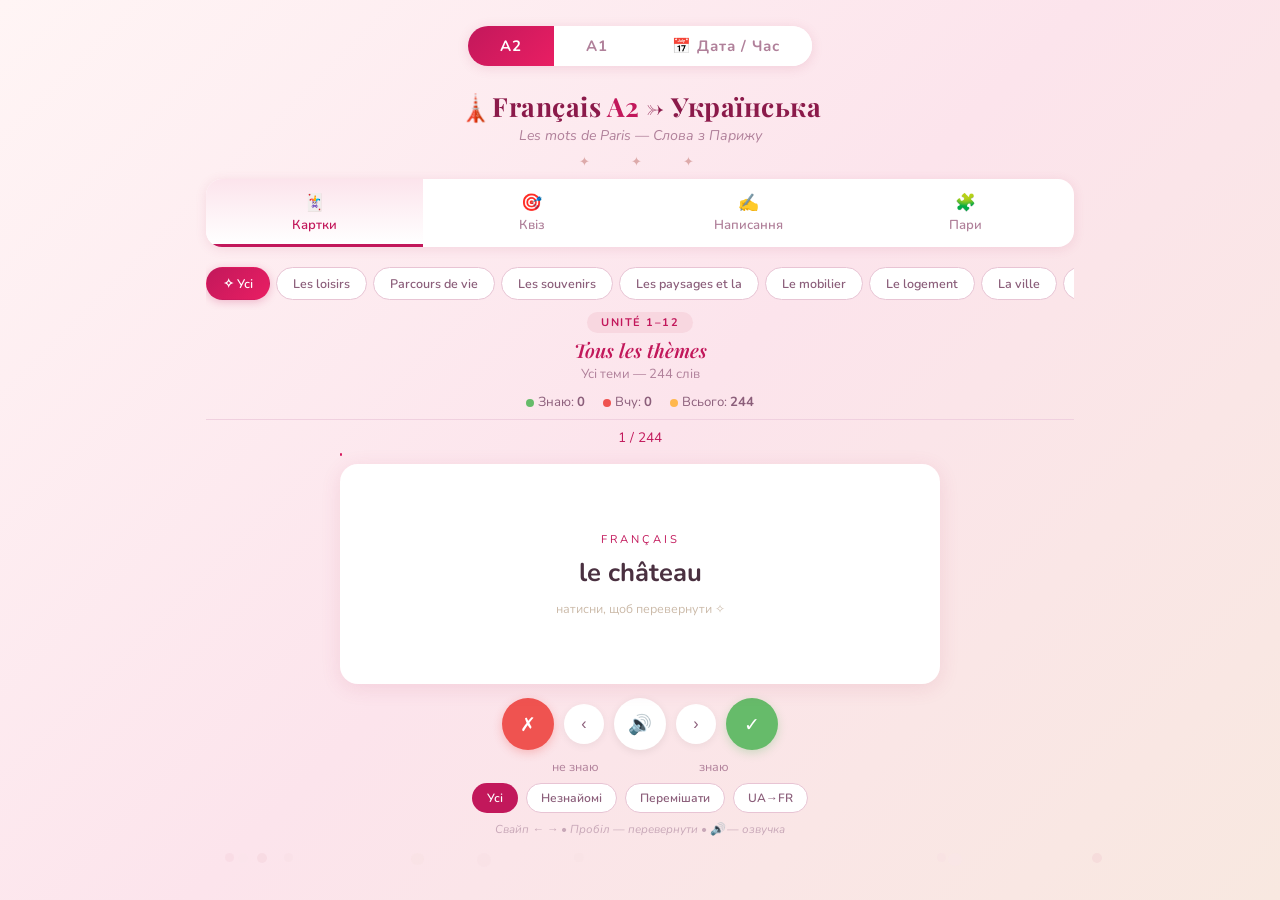
==== index.html @ 49afe54b "Add referrer meta tag to index.html" ====
<!DOCTYPE html>
<html lang="uk">
<head>
<meta charset="UTF-8">
<meta name="viewport" content="width=device-width, initial-scale=1.0, maximum-scale=1.0, user-scalable=no">
  <meta name="referrer" content="no-referrer">
<title>Français A1–A2 — Слова з Парижу 🗼</title>
<style>
@import url('https://fonts.googleapis.com/css2?family=Playfair+Display:ital,wght@0,400;0,600;0,700;1,400&family=Nunito:wght@400;600;700&display=swap');
*{margin:0;padding:0;box-sizing:border-box}
body{font-family:'Nunito',sans-serif;background:linear-gradient(135deg,#fff5f5 0%,#fce4ec 50%,#f8e8e0 100%);min-height:100vh;overflow-x:hidden;color:#4a3040}
h1,h2,.fN{font-family:'Playfair Display',serif}
.petal{position:fixed;border-radius:50%;opacity:.35;animation:fall linear infinite;pointer-events:none;z-index:0}
@keyframes fall{0%{transform:translateY(-10vh) rotate(0);opacity:.35}100%{transform:translateY(110vh) rotate(720deg);opacity:0}}
.wrap{max-width:900px;margin:0 auto;padding:16px;position:relative;z-index:1}

/* ===== LEVEL SWITCHER ===== */
.level-switch{display:flex;justify-content:center;gap:0;margin:10px auto 6px;background:#fff;border-radius:30px;overflow:hidden;box-shadow:0 2px 12px rgba(180,60,100,.15);width:fit-content}
.level-btn{padding:10px 32px;font:700 15px 'Nunito',sans-serif;border:none;cursor:pointer;background:#fff;color:#b0809a;transition:all .3s;letter-spacing:1px}
.level-btn.active{background:linear-gradient(135deg,#c2185b,#e91e63);color:#fff;box-shadow:0 2px 8px rgba(194,24,91,.3)}
.level-btn:hover:not(.active){background:#fce4ec;color:#c2185b}

/* ===== HEADER ===== */
.hdr{text-align:center;padding:16px 0 4px}
.hdr h1{font-size:1.65em;color:#8b1a4a;letter-spacing:.5px}
.hdr h1 span{color:#c2185b}
.hdr .sub{font-size:.88em;color:#b0809a;font-style:italic;margin-top:2px}
.stars{text-align:center;color:#daa;font-size:.8em;letter-spacing:8px;margin:4px 0 8px}

/* ===== NAV ===== */
.nav{display:flex;background:#fff;border-radius:16px;overflow:hidden;box-shadow:0 2px 12px rgba(180,60,100,.12);margin-bottom:14px}
.nav-btn{flex:1;padding:12px 4px 10px;text-align:center;cursor:pointer;font:600 13px 'Nunito',sans-serif;color:#b0809a;border:none;background:transparent;transition:all .25s;border-bottom:3px solid transparent}
.nav-btn.active{color:#c2185b;background:linear-gradient(180deg,#fce4ec,#fff);border-bottom-color:#c2185b}
.nav-btn .ni{font-size:1.3em;display:block;margin-bottom:2px}

/* ===== THEME BAR ===== */
.tBar{display:flex;gap:6px;overflow-x:auto;padding:6px 0 10px;-webkit-overflow-scrolling:touch;scrollbar-width:none}
.tBar::-webkit-scrollbar{display:none}
.tb{white-space:nowrap;padding:7px 16px;border-radius:20px;border:1.5px solid #e8c4d4;background:#fff;color:#8b5e7a;font:600 12.5px 'Nunito',sans-serif;cursor:pointer;transition:all .2s;flex-shrink:0}
.tb.active{background:linear-gradient(135deg,#c2185b,#e91e63);color:#fff;border-color:transparent;box-shadow:0 2px 8px rgba(194,24,91,.25)}

/* ===== THEME HEADER ===== */
.thdr{text-align:center;margin-bottom:10px}
.uB{display:inline-block;background:#f8d7e0;color:#c2185b;padding:3px 14px;border-radius:12px;font:700 11px 'Nunito',sans-serif;letter-spacing:1.5px;margin-bottom:4px}
.fN{color:#c2185b;font-size:1.2em;font-style:italic;font-weight:600}
.uN{font-size:.82em;color:#b0809a;margin-top:2px}
.stats{display:flex;justify-content:center;gap:18px;font-size:.82em;color:#8b5e7a;margin:8px 0;border-bottom:1px solid #f0d0df;padding-bottom:8px}
.stats span::before{content:'';display:inline-block;width:8px;height:8px;border-radius:50%;margin-right:4px;vertical-align:middle}
.sk::before{background:#66bb6a!important}.su::before{background:#ef5350!important}.st::before{background:#ffb74d!important}

/* ===== CARDS ===== */
.cNum{text-align:center;color:#c2185b;font-size:.85em;margin-bottom:6px}
.cBox{perspective:800px;cursor:pointer;margin:0 auto;max-width:600px}
.cI{position:relative;height:220px;transition:transform .5s;transform-style:preserve-3d}
.cI.flipped{transform:rotateY(180deg)}
.cF,.cB{position:absolute;inset:0;backface-visibility:hidden;border-radius:18px;display:flex;flex-direction:column;align-items:center;justify-content:center;padding:20px;background:#fff;box-shadow:0 4px 20px rgba(180,60,100,.12)}
.cB{transform:rotateY(180deg);background:linear-gradient(135deg,#fff5f8,#fff)}
.cL{font-size:.7em;letter-spacing:3px;color:#c2185b;text-transform:uppercase;margin-bottom:8px}
.cW{font-size:1.6em;font-weight:700;color:#4a3040;text-align:center}
.cH{font-size:.78em;color:#cba;margin-top:10px}
.cCt{font-size:.75em;color:#d4a0b8;margin-top:6px;font-style:italic}
.pF{height:3px;background:linear-gradient(90deg,#c2185b,#e91e63);border-radius:2px;transition:width .3s;margin-bottom:8px}

/* ===== BUTTONS ===== */
.btns{display:flex;justify-content:center;align-items:center;gap:10px;margin:14px 0 8px}
.ab{width:52px;height:52px;border-radius:50%;border:none;font-size:1.2em;cursor:pointer;transition:all .2s;display:flex;align-items:center;justify-content:center}
.ab:active{transform:scale(.92)}
.ab.no{background:#ef5350;color:#fff;box-shadow:0 3px 10px rgba(239,83,80,.3)}
.ab.ok{background:#66bb6a;color:#fff;box-shadow:0 3px 10px rgba(102,187,106,.3)}
.ab.sp{background:#fff;color:#c2185b;box-shadow:0 2px 8px rgba(0,0,0,.08)}
.ab.ar{background:#fff;color:#8b5e7a;box-shadow:0 2px 8px rgba(0,0,0,.06);width:40px;height:40px;font-size:1em}
.ab.playing{animation:pulse .5s infinite alternate}
@keyframes pulse{to{box-shadow:0 0 16px rgba(194,24,91,.4)}}

/* ===== MODE BUTTONS ===== */
.mbar{display:flex;justify-content:center;gap:8px;margin:8px 0}
.mbtn{padding:6px 14px;border-radius:16px;border:1.5px solid #e8c4d4;background:#fff;color:#8b5e7a;font:600 12px 'Nunito',sans-serif;cursor:pointer;transition:all .2s}
.mbtn.active{background:#c2185b;color:#fff;border-color:transparent}
.foot{text-align:center;font-size:.72em;color:#c8a8b8;margin-top:8px;font-style:italic}

/* ===== RESULT OVERLAY ===== */
.rov{display:none;position:absolute;inset:0;background:rgba(255,245,248,.96);z-index:10;flex-direction:column;align-items:center;justify-content:center;border-radius:18px;text-align:center;padding:30px}
.rov.vis{display:flex}
.rov .ri{font-size:2em;margin-bottom:6px}
.rov .rt{font-family:'Playfair Display',serif;font-size:1.5em;color:#c2185b;margin-bottom:4px}
.rov .rs{font-size:2.5em;font-weight:700;color:#8b1a4a;margin:8px 0}
.rov .rl{font-size:.85em;color:#b0809a}
.rov button{margin-top:16px;padding:10px 28px;border-radius:20px;border:none;background:linear-gradient(135deg,#c2185b,#e91e63);color:#fff;font:700 14px 'Nunito',sans-serif;cursor:pointer;box-shadow:0 3px 10px rgba(194,24,91,.25)}

/* ===== SCREENS ===== */
.scr{display:none}.scr.active{display:block}
.sWrap{position:relative}

/* ===== QUIZ ===== */
.qP{height:3px;background:linear-gradient(90deg,#c2185b,#e91e63);border-radius:2px;transition:width .3s;margin-bottom:10px}
.qHead{text-align:center;margin-bottom:12px}
.qHead .ql{font-size:.82em;color:#b0809a}
.qHead .qw{font-size:1.5em;font-weight:700;color:#4a3040;margin:4px 0}
.qa2{width:44px;height:44px;border-radius:50%;border:none;background:#fff;color:#c2185b;font-size:1.1em;cursor:pointer;box-shadow:0 2px 8px rgba(0,0,0,.08);margin:4px auto;display:block}
.qO{display:grid;grid-template-columns:1fr 1fr;gap:8px;max-width:500px;margin:0 auto}
.qob{padding:14px 12px;border-radius:14px;border:2px solid #e8c4d4;background:#fff;font:600 14px 'Nunito',sans-serif;color:#4a3040;cursor:pointer;text-align:left;transition:all .2s;display:flex;align-items:center;gap:8px}
.qob:hover:not(.dis){border-color:#c2185b;background:#fff5f8}
.qob .ol{display:inline-flex;width:26px;height:26px;border-radius:50%;background:#f8d7e0;color:#c2185b;font:700 12px 'Nunito',sans-serif;align-items:center;justify-content:center;flex-shrink:0}
.qob.ok{border-color:#66bb6a;background:#e8f5e9}.qob.ok .ol{background:#66bb6a;color:#fff}
.qob.no{border-color:#ef5350;background:#ffebee}.qob.no .ol{background:#ef5350;color:#fff}
.qob.dis{pointer-events:none;opacity:.85}
.qTimer{height:3px;background:#c2185b;border-radius:2px;transition:width .1s linear;margin:10px 0 0}
.qN{text-align:center;margin-top:12px}
.qN button{padding:10px 28px;border-radius:20px;border:none;background:linear-gradient(135deg,#c2185b,#e91e63);color:#fff;font:700 14px 'Nunito',sans-serif;cursor:pointer}

/* ===== TYPE ===== */
.tyP{height:3px;background:linear-gradient(90deg,#c2185b,#e91e63);border-radius:2px;transition:width .3s;margin-bottom:10px}
.tyHead{text-align:center;margin-bottom:12px}
.tyHead .tyl{font-size:.82em;color:#b0809a}
.tyHead .tyw{font-size:1.5em;font-weight:700;color:#4a3040;margin:4px 0}
.tyHead .tyh{font-size:.75em;color:#cba;font-style:italic}
.ti{width:100%;max-width:400px;display:block;margin:10px auto;padding:12px 16px;border-radius:12px;border:2px solid #e8c4d4;font:600 16px 'Nunito',sans-serif;color:#4a3040;text-align:center;outline:none;transition:border-color .2s}
.ti:focus{border-color:#c2185b}
.ti.ok{border-color:#66bb6a;background:#e8f5e9}
.ti.no{border-color:#ef5350;background:#ffebee}
.tf{text-align:center;font:600 14px 'Nunito',sans-serif;margin-top:8px;min-height:24px}
.tok{color:#66bb6a}.tno{color:#ef5350}
.tyN{text-align:center;margin-top:12px}
.tyN button{padding:10px 28px;border-radius:20px;border:none;background:linear-gradient(135deg,#c2185b,#e91e63);color:#fff;font:700 14px 'Nunito',sans-serif;cursor:pointer}
.tyBt{margin:10px auto;display:block;padding:10px 28px;border-radius:20px;border:2px solid #c2185b;background:#fff;color:#c2185b;font:700 14px 'Nunito',sans-serif;cursor:pointer}

/* ===== MATCH ===== */
.mG{display:grid;grid-template-columns:repeat(4,1fr);gap:8px;max-width:600px;margin:10px auto}
.mc{padding:16px 8px;border-radius:12px;border:2px solid #e8c4d4;background:#fff;font:600 13px 'Nunito',sans-serif;color:#4a3040;cursor:pointer;transition:all .25s;text-align:center;min-height:54px;display:flex;align-items:center;justify-content:center}
.mc:hover:not(.mat){border-color:#c2185b;background:#fff5f8}
.mc.sel{border-color:#c2185b;background:#fce4ec;box-shadow:0 0 0 2px rgba(194,24,91,.2)}
.mc.mat{border-color:#66bb6a;background:#e8f5e9;opacity:.6;pointer-events:none}
.mc.wf{border-color:#ef5350;background:#ffebee;animation:shake .4s}
@keyframes shake{0%,100%{transform:translateX(0)}25%{transform:translateX(-6px)}75%{transform:translateX(6px)}}

/* ===== DATE/TIME MODULE ===== */
.dt-section{max-width:600px;margin:0 auto}
.dt-nav{display:flex;gap:6px;overflow-x:auto;padding:6px 0 12px;-webkit-overflow-scrolling:touch;scrollbar-width:none}
.dt-nav::-webkit-scrollbar{display:none}
.dt-btn{white-space:nowrap;padding:8px 18px;border-radius:20px;border:2px solid #e8c4d4;background:#fff;color:#8b5e7a;font:600 13px 'Nunito',sans-serif;cursor:pointer;transition:all .2s;flex-shrink:0}
.dt-btn.active{background:linear-gradient(135deg,#c2185b,#e91e63);color:#fff;border-color:transparent}
.dt-card{background:#fff;border-radius:18px;padding:24px;box-shadow:0 4px 20px rgba(180,60,100,.1);margin-bottom:16px}
.dt-card h3{font-family:'Playfair Display',serif;color:#c2185b;font-size:1.15em;margin-bottom:12px;text-align:center}
.dt-grid{display:grid;grid-template-columns:repeat(auto-fill,minmax(120px,1fr));gap:8px;margin-bottom:16px}
.dt-item{padding:10px;border-radius:10px;background:#fce4ec;text-align:center;font:600 13px 'Nunito',sans-serif;color:#4a3040;cursor:default;transition:all .2s}
.dt-item .fr{color:#c2185b;font-weight:700;font-size:1.05em}
.dt-item .ua{font-size:.82em;color:#8b5e7a;margin-top:2px}

/* Clock */
.clock-container{text-align:center;margin:16px 0}
.clock-svg{width:200px;height:200px}
.clock-face{fill:#fff;stroke:#c2185b;stroke-width:2}
.clock-num{font:600 14px 'Nunito',sans-serif;fill:#4a3040}
.clock-hand-hour{stroke:#8b1a4a;stroke-width:4;stroke-linecap:round}
.clock-hand-minute{stroke:#c2185b;stroke-width:3;stroke-linecap:round}
.clock-center{fill:#c2185b}
.clock-question{font-size:1.1em;font-weight:700;color:#4a3040;margin:12px 0 8px;text-align:center}

/* Exercise area */
.ex-options{display:grid;grid-template-columns:1fr 1fr;gap:8px;max-width:400px;margin:10px auto}
.ex-opt{padding:12px;border-radius:12px;border:2px solid #e8c4d4;background:#fff;font:600 14px 'Nunito',sans-serif;color:#4a3040;cursor:pointer;text-align:center;transition:all .2s}
.ex-opt:hover:not(.dis){border-color:#c2185b;background:#fff5f8}
.ex-opt.ok{border-color:#66bb6a;background:#e8f5e9}
.ex-opt.no{border-color:#ef5350;background:#ffebee}
.ex-opt.dis{pointer-events:none;opacity:.85}
.ex-score{text-align:center;font:600 14px 'Nunito',sans-serif;color:#8b5e7a;margin:8px 0}
.ex-next{display:block;margin:12px auto;padding:10px 28px;border-radius:20px;border:none;background:linear-gradient(135deg,#c2185b,#e91e63);color:#fff;font:700 14px 'Nunito',sans-serif;cursor:pointer}

/* Drag & order exercise */
.order-list{display:flex;flex-direction:column;gap:6px;max-width:350px;margin:10px auto}
.order-item{padding:12px 16px;border-radius:12px;border:2px solid #e8c4d4;background:#fff;font:600 14px 'Nunito',sans-serif;color:#4a3040;cursor:grab;transition:all .2s;display:flex;align-items:center;gap:10px;user-select:none}
.order-item:active{cursor:grabbing;box-shadow:0 4px 16px rgba(194,24,91,.2)}
.order-item .num{width:26px;height:26px;border-radius:50%;background:#f8d7e0;color:#c2185b;font:700 12px 'Nunito',sans-serif;display:flex;align-items:center;justify-content:center;flex-shrink:0}
.order-item.correct{border-color:#66bb6a;background:#e8f5e9}
.order-item.wrong{border-color:#ef5350;background:#ffebee}

/* Fill-in exercise */
.fill-sentence{font-size:1.1em;color:#4a3040;text-align:center;margin:12px 0;line-height:1.6}
.fill-input{display:inline-block;width:120px;padding:4px 8px;border:none;border-bottom:2px solid #c2185b;font:600 16px 'Nunito',sans-serif;color:#c2185b;text-align:center;outline:none;background:transparent}

/* Toast */
.toast{position:fixed;bottom:20px;left:50%;transform:translateX(-50%) translateY(80px);background:#4a3040;color:#fff;padding:10px 20px;border-radius:20px;font:600 13px 'Nunito',sans-serif;opacity:0;transition:all .4s;z-index:100;pointer-events:none}
.toast.show{transform:translateX(-50%) translateY(0);opacity:1}

/* Download banner */
.dlBanner{display:none;background:#fff3cd;color:#856404;padding:8px 16px;border-radius:10px;font-size:.8em;text-align:center;margin-bottom:10px;position:relative}
.dlBanner .cls{position:absolute;right:10px;top:6px;cursor:pointer;font-size:1.1em;opacity:.6}

/* ===== ANIMATION ===== */
.ao{animation:slideOut .2s forwards}
.ai{animation:slideIn .3s forwards}
@keyframes slideOut{to{transform:translateX(-40px);opacity:0}}
@keyframes slideIn{from{transform:translateX(40px);opacity:0}to{transform:translateX(0);opacity:1}}

/* ===== RESPONSIVE ===== */
@media(max-width:600px){
  .hdr h1{font-size:1.25em}
  .qO{grid-template-columns:1fr}
  .mG{grid-template-columns:repeat(3,1fr)}
  .ex-options{grid-template-columns:1fr}
  .dt-grid{grid-template-columns:repeat(2,1fr)}
  .level-btn{padding:8px 20px;font-size:13px}
}
</style>
</head>
<body>

<div id="dlBanner" class="dlBanner">
🔊 Для озвучки: завантажте файл ⬇️ і відкрийте в Chrome
<span class="cls" onclick="this.parentElement.style.display='none'">✕</span>
</div>

<div class="wrap">

<!-- ===== LEVEL SWITCHER ===== -->
<div class="level-switch">
  <button class="level-btn active" onclick="switchLevel('A2',this)">A2</button>
  <button class="level-btn" onclick="switchLevel('A1',this)">A1</button>
  <button class="level-btn" onclick="switchLevel('DT',this)">📅 Дата / Час</button>
</div>

<div class="hdr">
  <h1 id="mainTitle">🗼Français <span>A2</span> → Українська</h1>
  <div class="sub" id="mainSub">Les mots de Paris — Слова з Парижу</div>
</div>
<div class="stars">✦ &nbsp; ✦ &nbsp; ✦</div>

<!-- ===== MAIN CONTENT (A1/A2 Flashcards) ===== -->
<div id="flashcardsSection">
  <div class="nav">
    <button class="nav-btn active" onclick="sw('cards')"><span class="ni">🃏</span>Картки</button>
    <button class="nav-btn" onclick="sw('quiz')"><span class="ni">🎯</span>Квіз</button>
    <button class="nav-btn" onclick="sw('type')"><span class="ni">✍️</span>Написання</button>
    <button class="nav-btn" onclick="sw('match')"><span class="ni">🧩</span>Пари</button>
  </div>

  <div id="tBar" class="tBar"></div>

  <div class="thdr">
    <div class="uB" id="uB">UNITÉ 1–12</div>
    <div class="fN" id="fN">Tous les thèmes</div>
    <div class="uN" id="uN">Усі теми — <span id="tC">0</span> слів</div>
  </div>
  <div class="stats">
    <span class="sk">Знаю: <b id="kC">0</b></span>
    <span class="su">Вчу: <b id="uC">0</b></span>
    <span class="st">Всього: <b id="tC2">0</b></span>
  </div>

  <!-- CARDS -->
  <div id="sCards" class="scr active">
    <div class="sWrap">
      <div class="cNum"><span id="cN">1</span> / <span id="tN">0</span></div>
      <div style="max-width:600px;margin:0 auto"><div class="pF" id="pF" style="width:0%"></div></div>
      <div id="cArea">
        <div id="cBox" class="cBox">
          <div class="cI" id="cI">
            <div class="cF"><div class="cL" id="fL">Français</div><div class="cW" id="fW">…</div><div class="cH">натисни, щоб перевернути ✧</div></div>
            <div class="cB"><div class="cL" id="bL">Українська</div><div class="cW" id="bW">…</div><div class="cCt" id="bCt"></div></div>
          </div>
        </div>
      </div>
      <div class="btns">
        <button class="ab no" onclick="mk(0)">✗</button>
        <button class="ab ar" onclick="pv()">‹</button>
        <button class="ab sp" onclick="spk()">🔊</button>
        <button class="ab ar" onclick="nx()">›</button>
        <button class="ab ok" onclick="mk(1)">✓</button>
      </div>
      <div style="text-align:center;font-size:.78em;color:#b0809a">не знаю<span style="display:inline-block;width:100px"></span>знаю</div>
      <div class="mbar">
        <button class="mbtn active" onclick="sM('all',this)">Усі</button>
        <button class="mbtn" onclick="sM('unknown',this)">Незнайомі</button>
        <button class="mbtn" onclick="sM('shuffle',this)">Перемішати</button>
        <button class="mbtn" onclick="sM('reverse',this)">UA→FR</button>
      </div>
      <div class="rov" id="rCards">
        <div class="ri">🗼</div>
        <div class="rt">Magnifique!</div>
        <div class="rs" id="rSc">0%</div>
        <div class="rl">слів вивчено</div>
        <button onclick="re()">Ще раз</button>
        <button onclick="reU()" style="background:#fff;color:#c2185b;border:2px solid #c2185b;margin-top:8px">Незнайомі</button>
      </div>
    </div>
  </div>

  <!-- QUIZ -->
  <div id="sQuiz" class="scr">
    <div class="sWrap">
      <div class="ex-score">Рахунок: <span id="qS">0</span> / <span id="qT">0</span></div>
      <div class="qP" id="qP" style="width:0%"></div>
      <div class="qHead">
        <div class="ql" id="qL">Як перекласти?</div>
        <div class="qw" id="qW">…</div>
        <div id="qA" style="display:flex;justify-content:center"><button class="qa2" onclick="spkQ()">🔊</button></div>
      </div>
      <div class="qO" id="qO"></div>
      <div style="max-width:500px;margin:0 auto"><div class="qTimer" id="qTimer" style="width:100%"></div></div>
      <div class="qN" id="qN" style="display:none"><button onclick="nxQ()">Далі →</button></div>
      <div class="mbar">
        <button class="mbtn active" onclick="sQM('fr2ua',this)">FR→UA</button>
        <button class="mbtn" onclick="sQM('ua2fr',this)">UA→FR</button>
        <button class="mbtn" onclick="sQM('audio',this)">🔊 Аудіо</button>
      </div>
      <div class="rov" id="rQuiz">
        <div class="ri">🎯</div>
        <div class="rt">Résultat!</div>
        <div class="rs" id="rQS">0%</div>
        <div class="rl">правильних</div>
        <button onclick="stQ()">Ще раз</button>
      </div>
    </div>
  </div>

  <!-- TYPE -->
  <div id="sType" class="scr">
    <div class="sWrap">
      <div class="ex-score">Рахунок: <span id="tyS">0</span> / <span id="tyT">0</span></div>
      <div class="tyP" id="tyP" style="width:0%"></div>
      <div class="tyHead">
        <div class="tyl" id="tyL">Напишіть французькою:</div>
        <div class="tyw" id="tyW">…</div>
        <div class="tyh" id="tyH"></div>
        <div id="tyA" style="display:flex;justify-content:center;margin-top:4px"><button class="qa2" onclick="spkTy()">🔊</button></div>
      </div>
      <input class="ti" id="tyI" autocomplete="off" autocapitalize="off" placeholder="Введіть відповідь…">
      <div class="tf" id="tyF"></div>
      <button class="tyBt" onclick="chTy()">Перевірити ✓</button>
      <div class="tyN" id="tyN" style="display:none"><button onclick="nxTy()">Далі →</button></div>
      <div class="rov" id="rType">
        <div class="ri">✍️</div>
        <div class="rt">Bravo!</div>
        <div class="rs" id="rTS">0%</div>
        <div class="rl">правильно</div>
        <button onclick="stTy()">Ще раз</button>
      </div>
    </div>
  </div>

  <!-- MATCH -->
  <div id="sMatch" class="scr">
    <div class="sWrap">
      <div class="ex-score">Знайди пари: <span id="mF">0</span> / <span id="mT">0</span></div>
      <div class="qP" id="mP" style="width:0%"></div>
      <div class="mG" id="mG"></div>
      <div style="text-align:center;margin-top:8px"><button class="mbtn" onclick="stMa()">Нові пари →</button></div>
      <div class="rov" id="rMatch">
        <div class="ri">🧩</div>
        <div class="rt">Parfait! 🎉</div>
        <div class="rl">Усі пари знайдено!</div>
        <button onclick="stMa()">Ще раунд</button>
      </div>
    </div>
  </div>
</div>

<!-- ===== DATE/TIME MODULE ===== -->
<div id="dateTimeSection" style="display:none">
  <div class="dt-section">
    <div class="dt-nav">
      <button class="dt-btn active" onclick="dtSwitch('learn',this)">📖 Вивчення</button>
      <button class="dt-btn" onclick="dtSwitch('clock',this)">🕐 Годинник</button>
      <button class="dt-btn" onclick="dtSwitch('days',this)">📅 Дні тижня</button>
      <button class="dt-btn" onclick="dtSwitch('months',this)">🗓 Місяці</button>
      <button class="dt-btn" onclick="dtSwitch('dates',this)">✍️ Дати</button>
      <button class="dt-btn" onclick="dtSwitch('quiz',this)">🎯 Квіз</button>
    </div>

    <!-- LEARN -->
    <div id="dtLearn" class="dt-sub active">
      <div class="dt-card">
        <h3>Les jours de la semaine — Дні тижня</h3>
        <div class="dt-grid" id="dtDaysGrid"></div>
      </div>
      <div class="dt-card">
        <h3>Les mois de l'année — Місяці</h3>
        <div class="dt-grid" id="dtMonthsGrid"></div>
      </div>
      <div class="dt-card">
        <h3>Les saisons — Пори року</h3>
        <div class="dt-grid" id="dtSeasonsGrid"></div>
      </div>
      <div class="dt-card">
        <h3>L'heure — Час</h3>
        <div class="dt-grid" id="dtTimeGrid"></div>
      </div>
      <div class="dt-card">
        <h3>Корисні вирази</h3>
        <div class="dt-grid" id="dtExpGrid"></div>
      </div>
    </div>

    <!-- CLOCK -->
    <div id="dtClock" class="dt-sub" style="display:none">
      <div class="dt-card">
        <h3>Котра година? — Quelle heure est-il?</h3>
        <div class="clock-container">
          <svg class="clock-svg" viewBox="0 0 200 200" id="clockSvg">
            <circle cx="100" cy="100" r="90" class="clock-face"/>
            <g id="clockNumbers"></g>
            <line id="clockHour" x1="100" y1="100" x2="100" y2="55" class="clock-hand-hour"/>
            <line id="clockMinute" x1="100" y1="100" x2="100" y2="35" class="clock-hand-minute"/>
            <circle cx="100" cy="100" r="4" class="clock-center"/>
          </svg>
        </div>
        <div class="clock-question" id="clockQ">Котра година?</div>
        <div class="ex-options" id="clockOpts"></div>
        <div class="ex-score" id="clockScore">Рахунок: 0 / 0</div>
        <button class="ex-next" id="clockNext" style="display:none" onclick="nextClock()">Далі →</button>
      </div>
    </div>

    <!-- DAYS ORDER -->
    <div id="dtDays" class="dt-sub" style="display:none">
      <div class="dt-card">
        <h3>Розставте дні тижня по порядку</h3>
        <div class="order-list" id="daysOrder"></div>
        <button class="ex-next" onclick="checkDaysOrder()">Перевірити ✓</button>
        <div class="ex-score" id="daysResult"></div>
        <button class="ex-next" onclick="startDaysOrder()" style="background:#fff;color:#c2185b;border:2px solid #c2185b">Ще раз 🔄</button>
      </div>
    </div>

    <!-- MONTHS ORDER -->
    <div id="dtMonths" class="dt-sub" style="display:none">
      <div class="dt-card">
        <h3>Розставте місяці по порядку</h3>
        <div class="order-list" id="monthsOrder"></div>
        <button class="ex-next" onclick="checkMonthsOrder()">Перевірити ✓</button>
        <div class="ex-score" id="monthsResult"></div>
        <button class="ex-next" onclick="startMonthsOrder()" style="background:#fff;color:#c2185b;border:2px solid #c2185b">Ще раз 🔄</button>
      </div>
    </div>

    <!-- DATES WRITING -->
    <div id="dtDates" class="dt-sub" style="display:none">
      <div class="dt-card">
        <h3>Напишіть дату французькою</h3>
        <div class="clock-question" id="dateQ"></div>
        <input class="ti" id="dateInput" autocomplete="off" placeholder="Наприклад: le 5 mars">
        <button class="tyBt" onclick="checkDate()">Перевірити ✓</button>
        <div class="tf" id="dateFb"></div>
        <button class="ex-next" id="dateNext" style="display:none" onclick="nextDate()">Далі →</button>
        <div class="ex-score" id="dateScore">Рахунок: 0 / 0</div>
      </div>
    </div>

    <!-- QUIZ DT -->
    <div id="dtQuizSec" class="dt-sub" style="display:none">
      <div class="dt-card">
        <h3>Міні-квіз: Дата, час, місяці</h3>
        <div class="clock-question" id="dtQQ"></div>
        <div class="ex-options" id="dtQO"></div>
        <button class="ex-next" id="dtQNext" style="display:none" onclick="nextDtQuiz()">Далі →</button>
        <div class="ex-score" id="dtQScore">Рахунок: 0 / 0</div>
      </div>
    </div>
  </div>
</div>

<div class="foot">Свайп ← → • Пробіл — перевернути • 🔊 — озвучка</div>
</div>

<div class="toast" id="toast"></div>

<script>
// ========== TTS ==========
function spk(t){
  if(!t){const c=CC[CI];if(!c)return;t=c.fr}
  const url='https://translate.google.com/translate_tts?ie=UTF-8&tl=fr&client=tw-ob&q='+encodeURIComponent(t);
  const a=new Audio(url);
  const btns=document.querySelectorAll('.ab,.qa2');
  btns.forEach(x=>x.classList.add('playing'));
  a.onended=()=>btns.forEach(x=>x.classList.remove('playing'));
  a.onerror=()=>{btns.forEach(x=>x.classList.remove('playing'));showToast('⬇️ Завантажте файл і відкрийте в Chrome для озвучки')};
  a.play().catch(()=>{btns.forEach(x=>x.classList.remove('playing'));showToast('⬇️ Завантажте файл і відкрийте в Chrome для озвучки')});
}
function showToast(msg){const t=document.getElementById('toast');t.textContent=msg;t.classList.add('show');setTimeout(()=>t.classList.remove('show'),4000)}

// ========== A2 THEMES MAP ==========
const TM_A2={"Дозвілля":{f:"Les loisirs",u:"Unité 1"},"Життєвий шлях":{f:"Parcours de vie",u:"Unité 1"},"Спогади":{f:"Les souvenirs",u:"Unité 2"},"Пейзажі та погода":{f:"Les paysages et la météo",u:"Unité 2"},"Меблі та житло":{f:"Le mobilier",u:"Unité 3"},"Житло та оренда":{f:"Le logement",u:"Unité 3"},"Місто":{f:"La ville",u:"Unité 3"},"Риси характеру":{f:"Les traits de caractère",u:"Unité 4"},"Зовнішність":{f:"L'apparence physique",u:"Unité 4"},"Наука і техніка":{f:"Sciences et techniques",u:"Unité 5"},"Комунікації":{f:"Les communications",u:"Unité 5"},"Ресторан":{f:"La restauration",u:"Unité 6"},"Продукти":{f:"Les aliments",u:"Unité 6"},"Тіло та здоров'я":{f:"Le corps et la santé",u:"Unité 7"},"Медицина":{f:"La médecine",u:"Unité 7"},"Медіа":{f:"Les médias",u:"Unité 8"},"Преса та ТБ":{f:"La presse et la télé",u:"Unité 8"},"Ручна робота":{f:"Le travail manuel",u:"Unité 9"},"Споживання":{f:"La consommation",u:"Unité 9"},"Подорожі":{f:"Le voyage",u:"Unité 10"},"Туризм":{f:"Le tourisme",u:"Unité 10"},"Навчання":{f:"Les études",u:"Unité 11"},"Світ праці":{f:"Le monde du travail",u:"Unité 11"},"Географія та довкілля":{f:"Géographie et environnement",u:"Unité 12"},"Тварини":{f:"Les animaux",u:"Unité 12"}};

// ========== A1 THEMES MAP ==========
const TM_A1={"Привітання":{f:"Les salutations",u:"Thème 1"},"Числа":{f:"Les nombres",u:"Thème 2"},"Кольори":{f:"Les couleurs",u:"Thème 3"},"Сім'я":{f:"La famille",u:"Thème 4"},"Їжа і напої":{f:"La nourriture et les boissons",u:"Thème 5"},"Одяг":{f:"Les vêtements",u:"Thème 6"},"Транспорт":{f:"Les transports",u:"Thème 7"},"Професії":{f:"Les professions",u:"Thème 8"},"Дім":{f:"La maison",u:"Thème 9"},"Школа":{f:"L'école",u:"Thème 10"},"Тіло":{f:"Le corps",u:"Thème 11"},"Дієслова":{f:"Les verbes courants",u:"Thème 12"},"Прикметники":{f:"Les adjectifs",u:"Thème 13"},"Повсякдення":{f:"La vie quotidienne",u:"Thème 14"}};

// ========== A2 WORDS (same as original) ==========
const V_A2=[
{fr:"le château",ua:"замок",t:"Дозвілля"},{fr:"le cinéma",ua:"кінотеатр",t:"Дозвілля"},{fr:"le cirque",ua:"цирк",t:"Дозвілля"},{fr:"le monument",ua:"пам'ятник",t:"Дозвілля"},{fr:"le musée",ua:"музей",t:"Дозвілля"},{fr:"le théâtre",ua:"театр",t:"Дозвілля"},{fr:"sortir",ua:"виходити, гуляти",t:"Дозвілля"},{fr:"aller au concert",ua:"ходити на концерт",t:"Дозвілля"},{fr:"un festival",ua:"фестиваль",t:"Дозвілля"},{fr:"faire une balade",ua:"прогулюватися",t:"Дозвілля"},{fr:"une promenade",ua:"прогулянка",t:"Дозвілля"},{fr:"faire une visite guidée",ua:"відвідати екскурсію з гідом",t:"Дозвілля"},{fr:"visiter une exposition",ua:"відвідати виставку",t:"Дозвілля"},{fr:"un spectacle",ua:"вистава, шоу",t:"Дозвілля"},{fr:"voir une pièce de théâtre",ua:"дивитися п'єсу в театрі",t:"Дозвілля"},{fr:"l'accrobranche",ua:"мотузковий парк",t:"Дозвілля"},{fr:"la randonnée",ua:"піший похід",t:"Дозвілля"},{fr:"le canoë / kayak",ua:"каное / каяк",t:"Дозвілля"},{fr:"les sports aquatiques",ua:"водні види спорту",t:"Дозвілля"},{fr:"l'escalade",ua:"скелелазіння",t:"Дозвілля"},{fr:"le football",ua:"футбол",t:"Дозвілля"},{fr:"le vélo",ua:"велосипед",t:"Дозвілля"},{fr:"le jardinage",ua:"садівництво",t:"Дозвілля"},{fr:"le (stand-up) paddle",ua:"стендап-падл",t:"Дозвілля"},{fr:"le bricolage",ua:"майстрування, ремонт",t:"Дозвілля"},{fr:"les jeux vidéo",ua:"відеоігри",t:"Дозвілля"},{fr:"les jeux de société",ua:"настільні ігри",t:"Дозвілля"},{fr:"le judo",ua:"дзюдо",t:"Дозвілля"},{fr:"la peinture",ua:"малювання, живопис",t:"Дозвілля"},{fr:"bricoler",ua:"майструвати",t:"Дозвілля"},{fr:"être amateur / amatrice",ua:"бути аматором",t:"Дозвілля"},{fr:"professionnel(le)",ua:"професійний",t:"Дозвілля"},{fr:"faire une compétition",ua:"брати участь у змаганні",t:"Дозвілля"},{fr:"jardiner",ua:"працювати в саду",t:"Дозвілля"},{fr:"jouer au foot",ua:"грати у футбол",t:"Дозвілля"},{fr:"peindre / faire un tableau",ua:"малювати картину",t:"Дозвілля"},{fr:"regarder une série",ua:"дивитися серіал",t:"Дозвілля"},
{fr:"vivre",ua:"жити",t:"Життєвий шлях"},{fr:"avoir un coup de foudre",ua:"закохатися з першого погляду",t:"Життєвий шлях"},{fr:"avoir un enfant",ua:"мати дитину",t:"Життєвий шлях"},{fr:"déménager",ua:"переїжджати",t:"Життєвий шлях"},{fr:"être célibataire",ua:"бути самотнім",t:"Життєвий шлях"},{fr:"être en couple",ua:"бути в парі",t:"Життєвий шлях"},{fr:"faire connaissance",ua:"познайомитися",t:"Життєвий шлях"},{fr:"grandir",ua:"рости",t:"Життєвий шлях"},{fr:"naître",ua:"народитися",t:"Життєвий шлях"},{fr:"rencontrer quelqu'un",ua:"зустріти когось",t:"Життєвий шлях"},{fr:"se faire des amis",ua:"заводити друзів",t:"Життєвий шлях"},{fr:"se marier",ua:"одружитися",t:"Життєвий шлях"},{fr:"se séparer",ua:"розлучитися",t:"Життєвий шлях"},{fr:"s'installer",ua:"оселитися",t:"Життєвий шлях"},{fr:"tomber amoureux",ua:"закохатися",t:"Життєвий шлях"},{fr:"le conjoint / la conjointe",ua:"партнер",t:"Життєвий шлях"},{fr:"le couple",ua:"пара",t:"Життєвий шлях"},{fr:"l'enfant",ua:"дитина",t:"Життєвий шлях"},{fr:"la femme",ua:"жінка / дружина",t:"Життєвий шлях"},{fr:"le mari",ua:"чоловік (муж)",t:"Життєвий шлях"},{fr:"la rencontre",ua:"зустріч",t:"Життєвий шлях"},{fr:"la vie de famille",ua:"сімейне життя",t:"Життєвий шлях"},{fr:"chercher du travail",ua:"шукати роботу",t:"Життєвий шлях"},{fr:"faire ses études",ua:"навчатися",t:"Життєвий шлях"},{fr:"faire un stage",ua:"проходити стажування",t:"Життєвий шлях"},{fr:"obtenir un diplôme",ua:"отримати диплом",t:"Життєвий шлях"},{fr:"travailler dans une entreprise",ua:"працювати в компанії",t:"Життєвий шлях"},
{fr:"l'album photos",ua:"фотоальбом",t:"Спогади"},{fr:"oublier",ua:"забувати",t:"Спогади"},{fr:"raconter un souvenir",ua:"розповідати спогад",t:"Спогади"},{fr:"se rappeler",ua:"згадувати",t:"Спогади"},{fr:"se souvenir",ua:"пам'ятати",t:"Спогади"},{fr:"le goût",ua:"смак",t:"Спогади"},{fr:"l'odeur",ua:"запах",t:"Спогади"},{fr:"le parfum",ua:"парфум, аромат",t:"Спогади"},{fr:"sentir bon ≠ sentir mauvais",ua:"пахнути добре ≠ погано",t:"Спогади"},{fr:"voir",ua:"бачити",t:"Спогади"},{fr:"la vue",ua:"зір, вид",t:"Спогади"},{fr:"agréable",ua:"приємний",t:"Спогади"},{fr:"inoubliable",ua:"незабутній",t:"Спогади"},{fr:"joyeux",ua:"радісний",t:"Спогади"},{fr:"difficile",ua:"складний",t:"Спогади"},{fr:"heureux",ua:"щасливий",t:"Спогади"},{fr:"triste",ua:"сумний",t:"Спогади"},
{fr:"la côte",ua:"узбережжя",t:"Пейзажі та погода"},{fr:"l'île",ua:"острів",t:"Пейзажі та погода"},{fr:"la plage",ua:"пляж",t:"Пейзажі та погода"},{fr:"le sable",ua:"пісок",t:"Пейзажі та погода"},{fr:"la chaleur",ua:"тепло, спека",t:"Пейзажі та погода"},{fr:"le ciel",ua:"небо",t:"Пейзажі та погода"},{fr:"le climat",ua:"клімат",t:"Пейзажі та погода"},{fr:"l'orage",ua:"гроза",t:"Пейзажі та погода"},{fr:"la pluie",ua:"дощ",t:"Пейзажі та погода"},{fr:"le soleil",ua:"сонце",t:"Пейзажі та погода"},{fr:"la température",ua:"температура",t:"Пейзажі та погода"},{fr:"le vent",ua:"вітер",t:"Пейзажі та погода"},{fr:"le champ",ua:"поле",t:"Пейзажі та погода"},{fr:"le lac",ua:"озеро",t:"Пейзажі та погода"},{fr:"le sommet",ua:"вершина",t:"Пейзажі та погода"},
{fr:"le bureau",ua:"письмовий стіл",t:"Меблі та житло"},{fr:"le canapé",ua:"диван",t:"Меблі та житло"},{fr:"la chaise",ua:"стілець",t:"Меблі та житло"},{fr:"l'étagère",ua:"полиця",t:"Меблі та житло"},{fr:"le lit",ua:"ліжко",t:"Меблі та житло"},{fr:"la table",ua:"стіл",t:"Меблі та житло"},{fr:"la lampe",ua:"лампа",t:"Меблі та житло"},{fr:"le rideau",ua:"штора",t:"Меблі та житло"},{fr:"la douche",ua:"душ",t:"Меблі та житло"},{fr:"le four",ua:"духовка",t:"Меблі та житло"},{fr:"le réfrigérateur",ua:"холодильник",t:"Меблі та житло"},
{fr:"l'appartement",ua:"квартира",t:"Житло та оренда"},{fr:"la maison",ua:"будинок",t:"Житло та оренда"},{fr:"le balcon",ua:"балкон",t:"Житло та оренда"},{fr:"la chambre",ua:"спальня",t:"Житло та оренда"},{fr:"la cuisine",ua:"кухня",t:"Житло та оренда"},{fr:"le salon",ua:"вітальня",t:"Житло та оренда"},{fr:"le jardin",ua:"сад",t:"Житло та оренда"},{fr:"le loyer",ua:"орендна плата",t:"Житло та оренда"},{fr:"le/la propriétaire",ua:"власник",t:"Житло та оренда"},{fr:"le/la locataire",ua:"орендар",t:"Житло та оренда"},
{fr:"l'avenue",ua:"проспект",t:"Місто"},{fr:"le bâtiment",ua:"будівля",t:"Місто"},{fr:"le magasin",ua:"магазин",t:"Місто"},{fr:"la rue",ua:"вулиця",t:"Місто"},{fr:"animé(e)",ua:"жвавий",t:"Місто"},{fr:"historique",ua:"історичний",t:"Місто"},{fr:"tranquille",ua:"спокійний",t:"Місто"},
{fr:"chaleureux",ua:"привітний, теплий",t:"Риси характеру"},{fr:"curieux",ua:"допитливий",t:"Риси характеру"},{fr:"doux / douce",ua:"ніжний",t:"Риси характеру"},{fr:"fidèle",ua:"вірний",t:"Риси характеру"},{fr:"honnête",ua:"чесний",t:"Риси характеру"},{fr:"optimiste",ua:"оптимістичний",t:"Риси характеру"},{fr:"prudent(e)",ua:"обережний",t:"Риси характеру"},{fr:"spontané(e)",ua:"спонтанний",t:"Риси характеру"},{fr:"paresseux",ua:"лінивий",t:"Риси характеру"},{fr:"pessimiste",ua:"песимістичний",t:"Риси характеру"},{fr:"têtu(e)",ua:"впертий",t:"Риси характеру"},
{fr:"les cheveux",ua:"волосся",t:"Зовнішність"},{fr:"le sourire",ua:"усмішка",t:"Зовнішність"},{fr:"jeune",ua:"молодий",t:"Зовнішність"},{fr:"fort(e)",ua:"сильний",t:"Зовнішність"},{fr:"ressembler à",ua:"бути схожим на",t:"Зовнішність"},
{fr:"la découverte",ua:"відкриття",t:"Наука і техніка"},{fr:"l'innovation",ua:"інновація",t:"Наука і техніка"},{fr:"inventer",ua:"винаходити",t:"Наука і техніка"},{fr:"la technologie",ua:"технологія",t:"Наука і техніка"},{fr:"le robot",ua:"робот",t:"Наука і техніка"},{fr:"l'intelligence artificielle",ua:"штучний інтелект",t:"Наука і техніка"},{fr:"pratique",ua:"зручний",t:"Наука і техніка"},{fr:"utile",ua:"корисний",t:"Наука і техніка"},
{fr:"le smartphone",ua:"смартфон",t:"Комунікації"},{fr:"le téléphone portable",ua:"мобільний телефон",t:"Комунікації"},{fr:"l'écran",ua:"екран",t:"Комунікації"},{fr:"l'application",ua:"додаток",t:"Комунікації"},{fr:"le réseau social",ua:"соціальна мережа",t:"Комунікації"},{fr:"télécharger",ua:"завантажувати",t:"Комунікації"},{fr:"en ligne",ua:"онлайн",t:"Комунікації"},
{fr:"le restaurant étoilé",ua:"ресторан з зіркою Мішлен",t:"Ресторан"},{fr:"commander des plats",ua:"замовляти страви",t:"Ресторан"},{fr:"le pourboire",ua:"чайові",t:"Ресторан"},{fr:"le serveur / la serveuse",ua:"офіціант / офіціантка",t:"Ресторан"},{fr:"les crêpes",ua:"млинці",t:"Ресторан"},{fr:"épicé(e)",ua:"гострий",t:"Ресторан"},{fr:"salé(e)",ua:"солоний",t:"Ресторан"},{fr:"sucré(e)",ua:"солодкий",t:"Ресторан"},{fr:"déguster",ua:"дегустувати",t:"Ресторан"},
{fr:"la carotte",ua:"морква",t:"Продукти"},{fr:"l'oignon",ua:"цибуля",t:"Продукти"},{fr:"le riz",ua:"рис",t:"Продукти"},{fr:"la banane",ua:"банан",t:"Продукти"},{fr:"le saumon",ua:"лосось",t:"Продукти"},{fr:"le poulet",ua:"курятина",t:"Продукти"},{fr:"couper",ua:"різати",t:"Продукти"},{fr:"mélanger",ua:"змішувати",t:"Продукти"},{fr:"préparer",ua:"готувати",t:"Продукти"},
{fr:"la tête",ua:"голова",t:"Тіло та здоров'я"},{fr:"le dos",ua:"спина",t:"Тіло та здоров'я"},{fr:"la jambe",ua:"нога",t:"Тіло та здоров'я"},{fr:"avoir mal",ua:"відчувати біль",t:"Тіло та здоров'я"},{fr:"la fatigue",ua:"втома",t:"Тіло та здоров'я"},{fr:"le sommeil",ua:"сон",t:"Тіло та здоров'я"},{fr:"se sentir bien",ua:"почуватися добре",t:"Тіло та здоров'я"},
{fr:"la fièvre",ua:"гарячка",t:"Медицина"},{fr:"le rhume",ua:"застуда",t:"Медицина"},{fr:"le stress",ua:"стрес",t:"Медицина"},{fr:"consulter un médecin",ua:"звернутися до лікаря",t:"Медицина"},{fr:"le traitement",ua:"лікування",t:"Медицина"},{fr:"l'ambulance",ua:"швидка допомога",t:"Медицина"},
{fr:"écouter des podcasts",ua:"слухати подкасти",t:"Медіа"},{fr:"les fausses nouvelles",ua:"фейкові новини",t:"Медіа"},{fr:"poster des photos",ua:"публікувати фото",t:"Медіа"},{fr:"regarder une vidéo",ua:"дивитися відео",t:"Медіа"},
{fr:"le/la journaliste",ua:"журналіст",t:"Преса та ТБ"},{fr:"le journal",ua:"газета",t:"Преса та ТБ"},{fr:"la chaîne",ua:"канал (ТБ)",t:"Преса та ТБ"},{fr:"s'abonner",ua:"підписатися",t:"Преса та ТБ"},
{fr:"créer",ua:"створювати",t:"Ручна робота"},{fr:"en bois",ua:"з дерева",t:"Ручна робота"},{fr:"en plastique",ua:"з пластику",t:"Ручна робота"},{fr:"réparer",ua:"ремонтувати",t:"Ручна робота"},
{fr:"acheter",ua:"купувати",t:"Споживання"},{fr:"l'argent",ua:"гроші",t:"Споживання"},{fr:"dépenser",ua:"витрачати",t:"Споживання"},{fr:"économiser",ua:"заощаджувати",t:"Споживання"},{fr:"payer",ua:"платити",t:"Споживання"},{fr:"vendre",ua:"продавати",t:"Споживання"},{fr:"cher",ua:"дорогий",t:"Споживання"},{fr:"gratuit",ua:"безкоштовний",t:"Споживання"},{fr:"le prix",ua:"ціна",t:"Споживання"},
{fr:"l'hôtel",ua:"готель",t:"Подорожі"},{fr:"le départ",ua:"відправлення",t:"Подорожі"},{fr:"la destination",ua:"пункт призначення",t:"Подорожі"},{fr:"l'aéroport",ua:"аеропорт",t:"Подорожі"},{fr:"les bagages",ua:"багаж",t:"Подорожі"},{fr:"le billet",ua:"квиток",t:"Подорожі"},{fr:"le vol",ua:"рейс",t:"Подорожі"},{fr:"le petit déjeuner",ua:"сніданок",t:"Подорожі"},
{fr:"l'excursion",ua:"екскурсія",t:"Туризм"},{fr:"le/la guide",ua:"гід",t:"Туризм"},{fr:"la fontaine",ua:"фонтан",t:"Туризм"},{fr:"le pont",ua:"міст",t:"Туризм"},{fr:"le volcan",ua:"вулкан",t:"Туризм"},
{fr:"l'université",ua:"університет",t:"Навчання"},{fr:"apprendre",ua:"вчити",t:"Навчання"},{fr:"le cours",ua:"урок",t:"Навчання"},{fr:"enseigner",ua:"викладати",t:"Навчання"},{fr:"passer un examen",ua:"складати іспит",t:"Навчання"},{fr:"réussir un examen",ua:"скласти іспит",t:"Навчання"},
{fr:"l'entreprise",ua:"підприємство",t:"Світ праці"},{fr:"le CV",ua:"резюме",t:"Світ праці"},{fr:"l'entretien d'embauche",ua:"співбесіда",t:"Світ праці"},{fr:"la compétence",ua:"компетенція",t:"Світ праці"},{fr:"l'expérience",ua:"досвід",t:"Світ праці"},
{fr:"la forêt",ua:"ліс",t:"Географія та довкілля"},{fr:"la nature",ua:"природа",t:"Географія та довкілля"},{fr:"l'océan",ua:"океан",t:"Географія та довкілля"},{fr:"la planète",ua:"планета",t:"Географія та довкілля"},{fr:"protéger",ua:"захищати",t:"Географія та довкілля"},{fr:"recycler",ua:"переробляти",t:"Географія та довкілля"},
{fr:"le chat",ua:"кіт",t:"Тварини"},{fr:"le chien",ua:"собака",t:"Тварини"},{fr:"le cheval",ua:"кінь",t:"Тварини"},{fr:"le poisson",ua:"риба",t:"Тварини"},{fr:"le serpent",ua:"змія",t:"Тварини"},{fr:"le dauphin",ua:"дельфін",t:"Тварини"},{fr:"le tigre",ua:"тигр",t:"Тварини"}
];

// ========== A1 WORDS ==========
const V_A1=[
// Привітання
{fr:"bonjour",ua:"добрий день",t:"Привітання"},{fr:"bonsoir",ua:"добрий вечір",t:"Привітання"},{fr:"salut",ua:"привіт",t:"Привітання"},{fr:"au revoir",ua:"до побачення",t:"Привітання"},{fr:"merci",ua:"дякую",t:"Привітання"},{fr:"merci beaucoup",ua:"дуже дякую",t:"Привітання"},{fr:"s'il vous plaît",ua:"будь ласка (Ви)",t:"Привітання"},{fr:"s'il te plaît",ua:"будь ласка (ти)",t:"Привітання"},{fr:"excusez-moi",ua:"вибачте",t:"Привітання"},{fr:"pardon",ua:"пробачте",t:"Привітання"},{fr:"oui",ua:"так",t:"Привітання"},{fr:"non",ua:"ні",t:"Привітання"},{fr:"comment allez-vous ?",ua:"як ваші справи?",t:"Привітання"},{fr:"ça va ?",ua:"як справи?",t:"Привітання"},{fr:"je m'appelle…",ua:"мене звати…",t:"Привітання"},{fr:"enchanté(e)",ua:"приємно познайомитись",t:"Привітання"},{fr:"bonne nuit",ua:"на добраніч",t:"Привітання"},{fr:"à bientôt",ua:"до зустрічі",t:"Привітання"},{fr:"à demain",ua:"до завтра",t:"Привітання"},{fr:"bienvenue",ua:"ласкаво просимо",t:"Привітання"},
// Числа
{fr:"un",ua:"один",t:"Числа"},{fr:"deux",ua:"два",t:"Числа"},{fr:"trois",ua:"три",t:"Числа"},{fr:"quatre",ua:"чотири",t:"Числа"},{fr:"cinq",ua:"п'ять",t:"Числа"},{fr:"six",ua:"шість",t:"Числа"},{fr:"sept",ua:"сім",t:"Числа"},{fr:"huit",ua:"вісім",t:"Числа"},{fr:"neuf",ua:"дев'ять",t:"Числа"},{fr:"dix",ua:"десять",t:"Числа"},{fr:"onze",ua:"одинадцять",t:"Числа"},{fr:"douze",ua:"дванадцять",t:"Числа"},{fr:"treize",ua:"тринадцять",t:"Числа"},{fr:"quatorze",ua:"чотирнадцять",t:"Числа"},{fr:"quinze",ua:"п'ятнадцять",t:"Числа"},{fr:"seize",ua:"шістнадцять",t:"Числа"},{fr:"vingt",ua:"двадцять",t:"Числа"},{fr:"trente",ua:"тридцять",t:"Числа"},{fr:"quarante",ua:"сорок",t:"Числа"},{fr:"cinquante",ua:"п'ятдесят",t:"Числа"},{fr:"soixante",ua:"шістдесят",t:"Числа"},{fr:"cent",ua:"сто",t:"Числа"},{fr:"mille",ua:"тисяча",t:"Числа"},
// Кольори
{fr:"rouge",ua:"червоний",t:"Кольори"},{fr:"bleu(e)",ua:"синій",t:"Кольори"},{fr:"vert(e)",ua:"зелений",t:"Кольори"},{fr:"jaune",ua:"жовтий",t:"Кольори"},{fr:"noir(e)",ua:"чорний",t:"Кольори"},{fr:"blanc / blanche",ua:"білий",t:"Кольори"},{fr:"gris(e)",ua:"сірий",t:"Кольори"},{fr:"rose",ua:"рожевий",t:"Кольори"},{fr:"orange",ua:"помаранчевий",t:"Кольори"},{fr:"violet(te)",ua:"фіолетовий",t:"Кольори"},{fr:"marron",ua:"коричневий",t:"Кольори"},
// Сім'я
{fr:"la mère / la maman",ua:"мати / мама",t:"Сім'я"},{fr:"le père / le papa",ua:"батько / тато",t:"Сім'я"},{fr:"le frère",ua:"брат",t:"Сім'я"},{fr:"la sœur",ua:"сестра",t:"Сім'я"},{fr:"le fils",ua:"син",t:"Сім'я"},{fr:"la fille",ua:"дочка",t:"Сім'я"},{fr:"le grand-père",ua:"дідусь",t:"Сім'я"},{fr:"la grand-mère",ua:"бабуся",t:"Сім'я"},{fr:"l'oncle",ua:"дядько",t:"Сім'я"},{fr:"la tante",ua:"тітка",t:"Сім'я"},{fr:"le cousin / la cousine",ua:"двоюрідний брат / сестра",t:"Сім'я"},{fr:"les parents",ua:"батьки",t:"Сім'я"},{fr:"les enfants",ua:"діти",t:"Сім'я"},{fr:"le bébé",ua:"немовля",t:"Сім'я"},
// Їжа і напої
{fr:"le pain",ua:"хліб",t:"Їжа і напої"},{fr:"le fromage",ua:"сир",t:"Їжа і напої"},{fr:"le beurre",ua:"масло",t:"Їжа і напої"},{fr:"le lait",ua:"молоко",t:"Їжа і напої"},{fr:"l'eau",ua:"вода",t:"Їжа і напої"},{fr:"le café",ua:"кава",t:"Їжа і напої"},{fr:"le thé",ua:"чай",t:"Їжа і напої"},{fr:"le jus",ua:"сік",t:"Їжа і напої"},{fr:"la viande",ua:"м'ясо",t:"Їжа і напої"},{fr:"le poisson",ua:"риба",t:"Їжа і напої"},{fr:"le légume",ua:"овоч",t:"Їжа і напої"},{fr:"le fruit",ua:"фрукт",t:"Їжа і напої"},{fr:"la pomme",ua:"яблуко",t:"Їжа і напої"},{fr:"la tomate",ua:"помідор",t:"Їжа і напої"},{fr:"le chocolat",ua:"шоколад",t:"Їжа і напої"},{fr:"le gâteau",ua:"торт",t:"Їжа і напої"},{fr:"la soupe",ua:"суп",t:"Їжа і напої"},{fr:"le vin",ua:"вино",t:"Їжа і напої"},{fr:"la bière",ua:"пиво",t:"Їжа і напої"},{fr:"le sucre",ua:"цукор",t:"Їжа і напої"},{fr:"le sel",ua:"сіль",t:"Їжа і напої"},{fr:"l'œuf",ua:"яйце",t:"Їжа і напої"},
// Одяг
{fr:"la chemise",ua:"сорочка",t:"Одяг"},{fr:"le pantalon",ua:"штани",t:"Одяг"},{fr:"la jupe",ua:"спідниця",t:"Одяг"},{fr:"la robe",ua:"сукня",t:"Одяг"},{fr:"le manteau",ua:"пальто",t:"Одяг"},{fr:"la veste",ua:"куртка",t:"Одяг"},{fr:"les chaussures",ua:"взуття",t:"Одяг"},{fr:"les chaussettes",ua:"шкарпетки",t:"Одяг"},{fr:"le chapeau",ua:"капелюх",t:"Одяг"},{fr:"l'écharpe",ua:"шарф",t:"Одяг"},{fr:"le pull",ua:"светр",t:"Одяг"},{fr:"le tee-shirt",ua:"футболка",t:"Одяг"},{fr:"les lunettes",ua:"окуляри",t:"Одяг"},{fr:"le sac",ua:"сумка",t:"Одяг"},
// Транспорт
{fr:"le bus",ua:"автобус",t:"Транспорт"},{fr:"le métro",ua:"метро",t:"Транспорт"},{fr:"le train",ua:"потяг",t:"Транспорт"},{fr:"l'avion",ua:"літак",t:"Транспорт"},{fr:"la voiture",ua:"автомобіль",t:"Транспорт"},{fr:"le taxi",ua:"таксі",t:"Транспорт"},{fr:"le vélo",ua:"велосипед",t:"Транспорт"},{fr:"le bateau",ua:"човен, корабель",t:"Транспорт"},{fr:"la gare",ua:"вокзал",t:"Транспорт"},{fr:"l'arrêt de bus",ua:"автобусна зупинка",t:"Транспорт"},{fr:"la station de métro",ua:"станція метро",t:"Транспорт"},{fr:"le permis de conduire",ua:"водійські права",t:"Транспорт"},
// Професії
{fr:"le médecin",ua:"лікар",t:"Професії"},{fr:"le professeur",ua:"вчитель",t:"Професії"},{fr:"l'avocat(e)",ua:"адвокат",t:"Професії"},{fr:"le boulanger / la boulangère",ua:"пекар",t:"Професії"},{fr:"le cuisinier / la cuisinière",ua:"кухар",t:"Професії"},{fr:"le policier / la policière",ua:"поліцейський",t:"Професії"},{fr:"l'infirmier / l'infirmière",ua:"медбрат / медсестра",t:"Професії"},{fr:"le vendeur / la vendeuse",ua:"продавець",t:"Професії"},{fr:"le serveur / la serveuse",ua:"офіціант",t:"Професії"},{fr:"l'ingénieur(e)",ua:"інженер",t:"Професії"},{fr:"le dentiste",ua:"стоматолог",t:"Професії"},{fr:"le pharmacien / la pharmacienne",ua:"фармацевт",t:"Професії"},
// Дім
{fr:"la maison",ua:"будинок",t:"Дім"},{fr:"la chambre",ua:"кімната",t:"Дім"},{fr:"la cuisine",ua:"кухня",t:"Дім"},{fr:"la salle de bain",ua:"ванна кімната",t:"Дім"},{fr:"le salon",ua:"вітальня",t:"Дім"},{fr:"la porte",ua:"двері",t:"Дім"},{fr:"la fenêtre",ua:"вікно",t:"Дім"},{fr:"le mur",ua:"стіна",t:"Дім"},{fr:"le sol",ua:"підлога",t:"Дім"},{fr:"le toit",ua:"дах",t:"Дім"},{fr:"l'escalier",ua:"сходи",t:"Дім"},{fr:"la clé",ua:"ключ",t:"Дім"},
// Школа
{fr:"l'école",ua:"школа",t:"Школа"},{fr:"le livre",ua:"книга",t:"Школа"},{fr:"le cahier",ua:"зошит",t:"Школа"},{fr:"le stylo",ua:"ручка",t:"Школа"},{fr:"le crayon",ua:"олівець",t:"Школа"},{fr:"la gomme",ua:"гумка",t:"Школа"},{fr:"le tableau",ua:"дошка",t:"Школа"},{fr:"la classe",ua:"клас",t:"Школа"},{fr:"le devoir",ua:"домашнє завдання",t:"Школа"},{fr:"la règle",ua:"лінійка",t:"Школа"},{fr:"le sac à dos",ua:"рюкзак",t:"Школа"},{fr:"la récréation",ua:"перерва",t:"Школа"},
// Тіло
{fr:"la tête",ua:"голова",t:"Тіло"},{fr:"les yeux",ua:"очі",t:"Тіло"},{fr:"le nez",ua:"ніс",t:"Тіло"},{fr:"la bouche",ua:"рот",t:"Тіло"},{fr:"l'oreille",ua:"вухо",t:"Тіло"},{fr:"le bras",ua:"рука",t:"Тіло"},{fr:"la main",ua:"кисть руки",t:"Тіло"},{fr:"le doigt",ua:"палець",t:"Тіло"},{fr:"la jambe",ua:"нога",t:"Тіло"},{fr:"le pied",ua:"ступня",t:"Тіло"},{fr:"le ventre",ua:"живіт",t:"Тіло"},{fr:"le cœur",ua:"серце",t:"Тіло"},
// Дієслова
{fr:"être",ua:"бути",t:"Дієслова"},{fr:"avoir",ua:"мати",t:"Дієслова"},{fr:"faire",ua:"робити",t:"Дієслова"},{fr:"aller",ua:"йти, їхати",t:"Дієслова"},{fr:"venir",ua:"приходити",t:"Дієслова"},{fr:"manger",ua:"їсти",t:"Дієслова"},{fr:"boire",ua:"пити",t:"Дієслова"},{fr:"dormir",ua:"спати",t:"Дієслова"},{fr:"parler",ua:"говорити",t:"Дієслова"},{fr:"écouter",ua:"слухати",t:"Дієслова"},{fr:"lire",ua:"читати",t:"Дієслова"},{fr:"écrire",ua:"писати",t:"Дієслова"},{fr:"regarder",ua:"дивитися",t:"Дієслова"},{fr:"comprendre",ua:"розуміти",t:"Дієслова"},{fr:"aimer",ua:"любити",t:"Дієслова"},{fr:"détester",ua:"ненавидіти",t:"Дієслова"},{fr:"préférer",ua:"надавати перевагу",t:"Дієслова"},{fr:"travailler",ua:"працювати",t:"Дієслова"},{fr:"habiter",ua:"мешкати",t:"Дієслова"},{fr:"acheter",ua:"купувати",t:"Дієслова"},{fr:"vouloir",ua:"хотіти",t:"Дієслова"},{fr:"pouvoir",ua:"могти",t:"Дієслова"},{fr:"devoir",ua:"повинен",t:"Дієслова"},{fr:"savoir",ua:"знати",t:"Дієслова"},
// Прикметники
{fr:"grand(e)",ua:"великий",t:"Прикметники"},{fr:"petit(e)",ua:"маленький",t:"Прикметники"},{fr:"bon(ne)",ua:"гарний, добрий",t:"Прикметники"},{fr:"mauvais(e)",ua:"поганий",t:"Прикметники"},{fr:"beau / belle",ua:"красивий",t:"Прикметники"},{fr:"nouveau / nouvelle",ua:"новий",t:"Прикметники"},{fr:"vieux / vieille",ua:"старий",t:"Прикметники"},{fr:"chaud(e)",ua:"гарячий",t:"Прикметники"},{fr:"froid(e)",ua:"холодний",t:"Прикметники"},{fr:"facile",ua:"легкий",t:"Прикметники"},{fr:"difficile",ua:"складний",t:"Прикметники"},{fr:"content(e)",ua:"задоволений",t:"Прикметники"},{fr:"fatigué(e)",ua:"втомлений",t:"Прикметники"},{fr:"rapide",ua:"швидкий",t:"Прикметники"},{fr:"lent(e)",ua:"повільний",t:"Прикметники"},
// Повсякдення
{fr:"la journée",ua:"день",t:"Повсякдення"},{fr:"le matin",ua:"ранок",t:"Повсякдення"},{fr:"l'après-midi",ua:"після обіду",t:"Повсякдення"},{fr:"le soir",ua:"вечір",t:"Повсякдення"},{fr:"la nuit",ua:"ніч",t:"Повсякдення"},{fr:"aujourd'hui",ua:"сьогодні",t:"Повсякдення"},{fr:"demain",ua:"завтра",t:"Повсякдення"},{fr:"hier",ua:"вчора",t:"Повсякдення"},{fr:"maintenant",ua:"зараз",t:"Повсякдення"},{fr:"toujours",ua:"завжди",t:"Повсякдення"},{fr:"souvent",ua:"часто",t:"Повсякдення"},{fr:"parfois",ua:"іноді",t:"Повсякдення"},{fr:"jamais",ua:"ніколи",t:"Повсякдення"},{fr:"ici",ua:"тут",t:"Повсякдення"},{fr:"là-bas",ua:"там",t:"Повсякдення"},{fr:"à gauche",ua:"ліворуч",t:"Повсякдення"},{fr:"à droite",ua:"праворуч",t:"Повсякдення"},{fr:"tout droit",ua:"прямо",t:"Повсякдення"}
];

// ========== DATE/TIME DATA ==========
const DAYS=[
{fr:"lundi",ua:"понеділок"},{fr:"mardi",ua:"вівторок"},{fr:"mercredi",ua:"середа"},{fr:"jeudi",ua:"четвер"},{fr:"vendredi",ua:"п'ятниця"},{fr:"samedi",ua:"субота"},{fr:"dimanche",ua:"неділя"}
];
const MONTHS=[
{fr:"janvier",ua:"січень",n:1},{fr:"février",ua:"лютий",n:2},{fr:"mars",ua:"березень",n:3},{fr:"avril",ua:"квітень",n:4},{fr:"mai",ua:"травень",n:5},{fr:"juin",ua:"червень",n:6},{fr:"juillet",ua:"липень",n:7},{fr:"août",ua:"серпень",n:8},{fr:"septembre",ua:"вересень",n:9},{fr:"octobre",ua:"жовтень",n:10},{fr:"novembre",ua:"листопад",n:11},{fr:"décembre",ua:"грудень",n:12}
];
const SEASONS=[
{fr:"le printemps",ua:"весна"},{fr:"l'été",ua:"літо"},{fr:"l'automne",ua:"осінь"},{fr:"l'hiver",ua:"зима"}
];
const TIME_WORDS=[
{fr:"il est une heure",ua:"перша година"},{fr:"il est deux heures",ua:"друга година"},{fr:"il est midi",ua:"полудень"},{fr:"il est minuit",ua:"опівніч"},{fr:"et quart",ua:"і чверть (15 хв)"},{fr:"et demie",ua:"і половина (30 хв)"},{fr:"moins le quart",ua:"без чверті"},{fr:"il est quelle heure ?",ua:"котра година?"},{fr:"à quelle heure ?",ua:"о котрій годині?"},{fr:"du matin",ua:"ранку"},{fr:"de l'après-midi",ua:"дня"},{fr:"du soir",ua:"вечора"}
];
const DT_EXPRESSIONS=[
{fr:"Quel jour sommes-nous ?",ua:"Який сьогодні день?"},{fr:"Quelle est la date ?",ua:"Яке сьогодні число?"},{fr:"Nous sommes le…",ua:"Сьогодні…"},{fr:"Mon anniversaire est le…",ua:"Мій день народження…"},{fr:"en janvier / en février…",ua:"у січні / лютому…"},{fr:"au printemps / en été",ua:"навесні / влітку"},{fr:"en automne / en hiver",ua:"восени / взимку"},{fr:"le premier janvier",ua:"перше січня"},{fr:"le deux mars",ua:"друге березня"}
];

// ========== GLOBAL STATE ==========
let currentLevel='A2';
let V, TM, AT;
let CT='all',CM='all',CC=[],CI=0,KN=new Set(),UN=new Set(),FL=false,RV=false;
let QM='fr2ua',QC=[],QI=0,QK=0;
let TC=[],TI=0,TK=0;
let MS=null,MP=0,MT=0;
let _qTimerID=null;

// DT state
let clockScore=0,clockTotal=0,clockAnswered=false;
let dateScore=0,dateTotal=0,dateIdx=0,dateQuestions=[];
let dtqScore=0,dtqTotal=0,dtqIdx=0,dtqQuestions=[];

function sh(a){for(let i=a.length-1;i>0;i--){const j=Math.floor(Math.random()*(i+1));[a[i],a[j]]=[a[j],a[i]]}return a}

// ========== LEVEL SWITCHING ==========
function switchLevel(lvl, el){
  document.querySelectorAll('.level-btn').forEach(b=>b.classList.remove('active'));
  el.classList.add('active');
  
  if(lvl==='DT'){
    document.getElementById('flashcardsSection').style.display='none';
    document.getElementById('dateTimeSection').style.display='block';
    document.getElementById('mainTitle').innerHTML='🗼Français <span>A1–A2</span> → Українська';
    document.getElementById('mainSub').textContent='La date, l\'heure, les mois — Дата, час, місяці';
    initDT();
    return;
  }
  
  document.getElementById('flashcardsSection').style.display='block';
  document.getElementById('dateTimeSection').style.display='none';
  currentLevel=lvl;
  
  if(lvl==='A1'){
    V=V_A1; TM=TM_A1;
    document.getElementById('mainTitle').innerHTML='🗼Français <span>A1</span> → Українська';
    document.getElementById('mainSub').textContent='Les premiers mots — Перші слова';
  } else {
    V=V_A2; TM=TM_A2;
    document.getElementById('mainTitle').innerHTML='🗼Français <span>A2</span> → Українська';
    document.getElementById('mainSub').textContent='Les mots de Paris — Слова з Парижу';
  }
  
  AT=[...new Set(V.map(w=>w.t))];
  KN=new Set(); UN=new Set();
  CT='all'; CI=0;
  init();
}

function gC(){return CT==='all'?[...V]:V.filter(w=>w.t===CT)}

function init(){
  const b=document.getElementById('tBar');
  b.innerHTML='<button class="tb active" onclick="sT(\'all\',this)">✧ Усі</button>';
  AT.forEach(t=>{const m=TM[t];b.innerHTML+='<button class="tb" onclick="sT(\''+t.replace(/'/g,"\\'")+'\',this)">'+(m?m.f.substring(0,18):t)+'</button>'});
  fC();rC();uS();
  document.getElementById('tC').textContent=V.length;
  document.getElementById('tC2').textContent=V.length;
  uTH();
}

function sT(t,el){CT=t;document.querySelectorAll('.tb').forEach(b=>b.classList.remove('active'));el.classList.add('active');CI=0;uTH();fC();rC();uS();
if(document.getElementById('sQuiz').classList.contains('active'))stQ();
if(document.getElementById('sType').classList.contains('active'))stTy();
if(document.getElementById('sMatch').classList.contains('active'))stMa()}

function uTH(){
  if(CT==='all'){
    document.getElementById('uB').textContent=currentLevel==='A1'?'THÈME 1–14':'UNITÉ 1–12';
    document.getElementById('fN').textContent='Tous les thèmes';
    document.getElementById('uN').innerHTML='Усі теми — '+gC().length+' слів';
  } else {
    const m=TM[CT]||{f:CT,u:'—'};
    document.getElementById('uB').textContent=m.u.toUpperCase();
    document.getElementById('fN').textContent=m.f;
    document.getElementById('uN').innerHTML=CT+' — '+gC().length+' слів';
  }
}

function sw(s){document.querySelectorAll('.scr').forEach(x=>x.classList.remove('active'));document.querySelectorAll('.nav-btn').forEach(b=>b.classList.remove('active'));const id='s'+s.charAt(0).toUpperCase()+s.slice(1);document.getElementById(id).classList.add('active');event.target.closest('.nav-btn').classList.add('active');if(s==='quiz')stQ();if(s==='type')stTy();if(s==='match')stMa()}

// ===== CARDS =====
function fC(){let c=gC();if(CM==='unknown')c=c.filter(w=>UN.has(w.fr));if(CM==='shuffle'||CM==='reverse')c=sh([...c]);CC=c;RV=CM==='reverse';document.getElementById('rCards').classList.remove('vis')}
function rC(){if(!CC.length){document.getElementById('fW').textContent='Немає карток';document.getElementById('bW').textContent='—';document.getElementById('cN').textContent='0';document.getElementById('tN').textContent='0';return}const c=CC[CI];document.getElementById('fW').textContent=RV?c.ua:c.fr;document.getElementById('bW').textContent=RV?c.fr:c.ua;document.getElementById('fL').textContent=RV?'Українська':'Français';document.getElementById('bL').textContent=RV?'Français':'Українська';document.getElementById('bCt').textContent=c.t;document.getElementById('cN').textContent=CI+1;document.getElementById('tN').textContent=CC.length;FL=false;document.getElementById('cI').classList.remove('flipped');document.getElementById('pF').style.width=((CI+1)/CC.length)*100+'%'}
function fl(){FL=!FL;document.getElementById('cI').classList.toggle('flipped')}
function nx(){if(!CC.length||CI>=CC.length-1)return;const c=document.getElementById('cBox');c.classList.add('ao');setTimeout(()=>{c.classList.remove('ao');CI++;rC();c.classList.add('ai');setTimeout(()=>c.classList.remove('ai'),300)},200)}
function pv(){if(CI>0){CI--;rC()}}
function mk(ok){if(!CC.length)return;const c=CC[CI];if(ok){KN.add(c.fr);UN.delete(c.fr)}else{UN.add(c.fr);KN.delete(c.fr)}uS();if(CI<CC.length-1)nx();else{const tc=gC(),k=tc.filter(w=>KN.has(w.fr)).length;document.getElementById('rSc').textContent=Math.round(k/tc.length*100)+'%';document.getElementById('rCards').classList.add('vis')}}
function uS(){const tc=gC();document.getElementById('kC').textContent=tc.filter(w=>KN.has(w.fr)).length;document.getElementById('uC').textContent=tc.filter(w=>UN.has(w.fr)).length}
function re(){CI=0;fC();rC();uS()}
function reU(){CM='unknown';CI=0;fC();rC();uS()}
function sM(m,el){CM=m;document.querySelectorAll('#sCards .mbtn').forEach(b=>b.classList.remove('active'));el.classList.add('active');CI=0;fC();rC();uS()}
document.getElementById('cBox').addEventListener('click',fl);
document.addEventListener('keydown',e=>{if(!document.getElementById('sCards').classList.contains('active'))return;if(e.key===' '||e.key==='Enter'){e.preventDefault();fl()}if(e.key==='ArrowRight')nx();if(e.key==='ArrowLeft')pv();if(e.key==='ArrowUp')mk(1);if(e.key==='ArrowDown')mk(0)});
let tx=0;document.getElementById('cArea').addEventListener('touchstart',e=>{tx=e.touches[0].clientX},{passive:true});
document.getElementById('cArea').addEventListener('touchend',e=>{const d=e.changedTouches[0].clientX-tx;if(Math.abs(d)>60){d<0?nx():pv()}},{passive:true});

// ===== QUIZ =====
function spkQ(){if(QC[QI])spk(QC[QI].fr)}
function stQ(){QC=sh([...gC()]).slice(0,20);QI=0;QK=0;document.getElementById('rQuiz').classList.remove('vis');rQ()}
function startQTimer(){clearInterval(_qTimerID);let left=100;document.getElementById('qTimer').style.width='100%';_qTimerID=setInterval(()=>{left-=1;document.getElementById('qTimer').style.width=left+'%';if(left<=0){clearInterval(_qTimerID);qTimeUp()}},100)}
function stopQTimer(){clearInterval(_qTimerID)}
function qTimeUp(){const c=QC[QI];const isUA=QM==='fr2ua'||QM==='audio';const cor=isUA?c.ua:c.fr;document.querySelectorAll('.qob').forEach(b=>{b.classList.add('dis');if(b.textContent.slice(1)===cor)b.classList.add('ok')});document.getElementById('qN').style.display='block';spk(c.fr)}
function sQM(m,el){QM=m;document.querySelectorAll('#sQuiz .mbtn').forEach(b=>b.classList.remove('active'));el.classList.add('active');stQ()}
function rQ(){if(QI>=QC.length){stopQTimer();document.getElementById('rQS').textContent=Math.round(QK/QC.length*100)+'%';document.getElementById('rQL').textContent=QK+' з '+QC.length;document.getElementById('rQuiz').classList.add('vis');return}const c=QC[QI];document.getElementById('qS').textContent=QK;document.getElementById('qT').textContent=QC.length;document.getElementById('qP').style.width=(QI/QC.length)*100+'%';document.getElementById('qN').style.display='none';if(QM==='audio'){document.getElementById('qL').textContent='Що ви чуєте? 🔊';document.getElementById('qW').textContent='???';document.getElementById('qA').style.display='flex';setTimeout(()=>spk(c.fr),300)}else if(QM==='ua2fr'){document.getElementById('qL').textContent='Як буде французькою?';document.getElementById('qW').textContent=c.ua;document.getElementById('qA').style.display='none'}else{document.getElementById('qL').textContent='Як перекласти?';document.getElementById('qW').textContent=c.fr;document.getElementById('qA').style.display='flex'}const isUA=QM==='fr2ua'||QM==='audio';const cor=isUA?c.ua:c.fr;let op=[cor];const sameTopic=V.filter(w=>w.t===c.t&&w.fr!==c.fr);const otherWords=V.filter(w=>w.t!==c.t&&w.fr!==c.fr);const pool=[...sh([...sameTopic]),...sh([...otherWords])];while(op.length<4&&pool.length){const r=pool.shift();const v=isUA?r.ua:r.fr;if(!op.includes(v))op.push(v)}op=sh(op);const L=['A','B','C','D'];document.getElementById('qO').innerHTML=op.map((o,i)=>'<button class="qob" onclick="aQ(this,'+i+',\''+encodeURIComponent(cor)+'\')"><span class="ol">'+L[i]+'</span>'+o+'</button>').join('');startQTimer()}
function aQ(el,i,ecor){stopQTimer();const cor=decodeURIComponent(ecor);document.querySelectorAll('.qob').forEach(b=>{b.classList.add('dis');if(b.textContent.slice(1)===cor)b.classList.add('ok')});if(el.textContent.slice(1)===cor){el.classList.add('ok');QK++}else el.classList.add('no');document.getElementById('qS').textContent=QK;document.getElementById('qN').style.display='block';spk(QC[QI].fr)}
function nxQ(){QI++;rQ()}

// ===== TYPE =====
function spkTy(){if(TC[TI])spk(TC[TI].fr)}
function stTy(){TC=sh([...gC()]).slice(0,15);TI=0;TK=0;document.getElementById('rType').classList.remove('vis');rTy()}
function rTy(){if(TI>=TC.length){document.getElementById('rTS').textContent=Math.round(TK/TC.length*100)+'%';document.getElementById('rType').classList.add('vis');return}const c=TC[TI];document.getElementById('tyS').textContent=TK;document.getElementById('tyT').textContent=TC.length;document.getElementById('tyP').style.width=(TI/TC.length)*100+'%';document.getElementById('tyL').textContent='Напишіть французькою:';document.getElementById('tyW').textContent=c.ua;document.getElementById('tyH').textContent='('+c.fr.length+' літер)';document.getElementById('tyI').value='';document.getElementById('tyI').className='ti';document.getElementById('tyF').textContent='';document.getElementById('tyF').className='tf';document.getElementById('tyN').style.display='none';document.getElementById('tyI').focus()}
function chTy(){const c=TC[TI];const a=document.getElementById('tyI').value.trim().toLowerCase();const cr=c.fr.toLowerCase().replace(/[()]/g,'').trim();const al=cr.split('/').map(s=>s.trim());const ok=al.some(x=>a===x||a===x.replace(/^(le |la |l'|les |un |une )/,''));const inp=document.getElementById('tyI');const fb=document.getElementById('tyF');if(ok){inp.className='ti ok';fb.className='tf tok';fb.textContent='✓ Правильно!';TK++;spk(c.fr)}else{inp.className='ti no';fb.className='tf tno';fb.innerHTML='✗ Відповідь: <strong>'+c.fr+'</strong>';spk(c.fr)}document.getElementById('tyS').textContent=TK;document.getElementById('tyN').style.display='block'}
function nxTy(){TI++;rTy()}
document.getElementById('tyI').addEventListener('keydown',e=>{if(e.key==='Enter')chTy()});

// ===== MATCH =====
function stMa(){const cd=sh([...gC()]).slice(0,8);MP=0;MT=cd.length;MS=null;document.getElementById('mF').textContent=0;document.getElementById('mT').textContent=MT;document.getElementById('mP').style.width='0%';document.getElementById('rMatch').classList.remove('vis');let it=[];cd.forEach((c,i)=>{it.push({id:i,text:c.fr,type:'fr',pair:i});it.push({id:i,text:c.ua,type:'ua',pair:i})});it=sh(it);document.getElementById('mG').innerHTML=it.map(x=>'<button class="mc" data-pair="'+x.pair+'" data-type="'+x.type+'" onclick="mCl(this)">'+x.text+'</button>').join('')}
function mCl(el){if(el.classList.contains('mat'))return;if(MS){if(MS===el){MS.classList.remove('sel');MS=null;return}if(MS.dataset.type===el.dataset.type){MS.classList.remove('sel');MS=el;el.classList.add('sel');return}if(MS.dataset.pair===el.dataset.pair){MS.classList.remove('sel');MS.classList.add('mat');el.classList.add('mat');MP++;MS=null;document.getElementById('mF').textContent=MP;document.getElementById('mP').style.width=(MP/MT)*100+'%';const frEl=[...document.querySelectorAll('.mc.mat')].find(x=>x.dataset.pair===el.dataset.pair&&x.dataset.type==='fr');if(frEl)spk(frEl.textContent);if(MP===MT)setTimeout(()=>document.getElementById('rMatch').classList.add('vis'),600)}else{el.classList.add('wf');MS.classList.add('wf');const p=MS;setTimeout(()=>{el.classList.remove('wf');p.classList.remove('wf');p.classList.remove('sel')},500);MS=null}}else{MS=el;el.classList.add('sel')}}

// ========== DATE/TIME MODULE ==========
function initDT(){
  // Days
  document.getElementById('dtDaysGrid').innerHTML=DAYS.map(d=>'<div class="dt-item" onclick="spk(\''+d.fr+'\')"><div class="fr">'+d.fr+'</div><div class="ua">'+d.ua+'</div></div>').join('');
  // Months
  document.getElementById('dtMonthsGrid').innerHTML=MONTHS.map(m=>'<div class="dt-item" onclick="spk(\''+m.fr+'\')"><div class="fr">'+m.fr+'</div><div class="ua">'+m.ua+'</div></div>').join('');
  // Seasons
  document.getElementById('dtSeasonsGrid').innerHTML=SEASONS.map(s=>'<div class="dt-item" onclick="spk(\''+s.fr+'\')"><div class="fr">'+s.fr+'</div><div class="ua">'+s.ua+'</div></div>').join('');
  // Time words
  document.getElementById('dtTimeGrid').innerHTML=TIME_WORDS.map(t=>'<div class="dt-item" onclick="spk(\''+t.fr.replace(/'/g,"\\'")+'\')"><div class="fr">'+t.fr+'</div><div class="ua">'+t.ua+'</div></div>').join('');
  // Expressions
  document.getElementById('dtExpGrid').innerHTML=DT_EXPRESSIONS.map(e=>'<div class="dt-item" onclick="spk(\''+e.fr.replace(/'/g,"\\'")+'\')"><div class="fr">'+e.fr+'</div><div class="ua">'+e.ua+'</div></div>').join('');
  
  startDaysOrder();
  startMonthsOrder();
  generateClock();
  generateDateExercise();
  generateDtQuiz();
}

function dtSwitch(sec,el){
  document.querySelectorAll('.dt-btn').forEach(b=>b.classList.remove('active'));
  el.classList.add('active');
  document.querySelectorAll('.dt-sub').forEach(s=>s.style.display='none');
  const map={learn:'dtLearn',clock:'dtClock',days:'dtDays',months:'dtMonths',dates:'dtDates',quiz:'dtQuizSec'};
  document.getElementById(map[sec]).style.display='block';
  if(sec==='clock')generateClock();
  if(sec==='days')startDaysOrder();
  if(sec==='months')startMonthsOrder();
  if(sec==='dates')generateDateExercise();
  if(sec==='quiz')generateDtQuiz();
}

// ===== CLOCK EXERCISE =====
function generateClock(){
  clockAnswered=false;
  const hours=[1,2,3,4,5,6,7,8,9,10,11,12];
  const mins=[0,15,30,45];
  const h=hours[Math.floor(Math.random()*hours.length)];
  const m=mins[Math.floor(Math.random()*mins.length)];
  
  // Draw clock numbers
  const numG=document.getElementById('clockNumbers');
  numG.innerHTML='';
  for(let i=1;i<=12;i++){
    const angle=(i*30-90)*Math.PI/180;
    const x=100+70*Math.cos(angle);
    const y=100+70*Math.sin(angle);
    numG.innerHTML+='<text x="'+x+'" y="'+(y+5)+'" text-anchor="middle" class="clock-num">'+i+'</text>';
  }
  
  // Draw hands
  const hAngle=((h%12)+m/60)*30-90;
  const mAngle=m*6-90;
  const hRad=hAngle*Math.PI/180;
  const mRad=mAngle*Math.PI/180;
  document.getElementById('clockHour').setAttribute('x2',100+40*Math.cos(hRad));
  document.getElementById('clockHour').setAttribute('y2',100+40*Math.sin(hRad));
  document.getElementById('clockMinute').setAttribute('x2',100+55*Math.cos(mRad));
  document.getElementById('clockMinute').setAttribute('y2',100+55*Math.sin(mRad));
  
  // Generate correct answer
  let correct;
  if(m===0) correct='Il est '+frHour(h);
  else if(m===15) correct='Il est '+frHour(h)+' et quart';
  else if(m===30) correct='Il est '+frHour(h)+' et demie';
  else correct='Il est '+frHour(h+1)+' moins le quart';
  
  // Generate options
  let opts=[correct];
  while(opts.length<4){
    const rh=hours[Math.floor(Math.random()*hours.length)];
    const rm=mins[Math.floor(Math.random()*mins.length)];
    let o;
    if(rm===0) o='Il est '+frHour(rh);
    else if(rm===15) o='Il est '+frHour(rh)+' et quart';
    else if(rm===30) o='Il est '+frHour(rh)+' et demie';
    else o='Il est '+frHour(rh+1)+' moins le quart';
    if(!opts.includes(o)) opts.push(o);
  }
  opts=sh(opts);
  
  document.getElementById('clockOpts').innerHTML=opts.map(o=>'<button class="ex-opt" onclick="checkClock(this,\''+encodeURIComponent(correct)+'\')">'+o+'</button>').join('');
  document.getElementById('clockNext').style.display='none';
  document.getElementById('clockScore').textContent='Рахунок: '+clockScore+' / '+clockTotal;
}

function frHour(h){
  h=((h-1)%12)+1;
  const nums=['','une heure','deux heures','trois heures','quatre heures','cinq heures','six heures','sept heures','huit heures','neuf heures','dix heures','onze heures','midi'];
  return nums[h];
}

function checkClock(el,ecor){
  if(clockAnswered) return;
  clockAnswered=true;
  clockTotal++;
  const cor=decodeURIComponent(ecor);
  document.querySelectorAll('.ex-opt').forEach(b=>{b.classList.add('dis');if(b.textContent===cor)b.classList.add('ok')});
  if(el.textContent===cor){el.classList.add('ok');clockScore++}else el.classList.add('no');
  document.getElementById('clockScore').textContent='Рахунок: '+clockScore+' / '+clockTotal;
  document.getElementById('clockNext').style.display='block';
  spk(cor);
}
function nextClock(){generateClock()}

// ===== DAYS ORDER =====
function startDaysOrder(){
  const shuffled=sh([...DAYS]);
  const list=document.getElementById('daysOrder');
  list.innerHTML=shuffled.map((d,i)=>'<div class="order-item" draggable="true" data-fr="'+d.fr+'"><span class="num">'+(i+1)+'</span>'+d.fr+' — '+d.ua+'</div>').join('');
  document.getElementById('daysResult').textContent='';
  enableDragSort(list);
}
function checkDaysOrder(){
  const items=[...document.querySelectorAll('#daysOrder .order-item')];
  let correct=0;
  items.forEach((el,i)=>{
    if(el.dataset.fr===DAYS[i].fr){el.classList.remove('wrong');el.classList.add('correct');correct++}
    else{el.classList.remove('correct');el.classList.add('wrong')}
    el.querySelector('.num').textContent=i+1;
  });
  document.getElementById('daysResult').textContent=correct===7?'🎉 Бездоганно! Усі дні на місці!':'✓ Правильно: '+correct+' з 7';
}

// ===== MONTHS ORDER =====
function startMonthsOrder(){
  const shuffled=sh([...MONTHS]);
  const list=document.getElementById('monthsOrder');
  list.innerHTML=shuffled.map((m,i)=>'<div class="order-item" draggable="true" data-fr="'+m.fr+'"><span class="num">'+(i+1)+'</span>'+m.fr+' — '+m.ua+'</div>').join('');
  document.getElementById('monthsResult').textContent='';
  enableDragSort(list);
}
function checkMonthsOrder(){
  const items=[...document.querySelectorAll('#monthsOrder .order-item')];
  let correct=0;
  items.forEach((el,i)=>{
    if(el.dataset.fr===MONTHS[i].fr){el.classList.remove('wrong');el.classList.add('correct');correct++}
    else{el.classList.remove('correct');el.classList.add('wrong')}
    el.querySelector('.num').textContent=i+1;
  });
  document.getElementById('monthsResult').textContent=correct===12?'🎉 Magnifique! Усі місяці правильно!':'✓ Правильно: '+correct+' з 12';
}

// ===== DRAG SORT =====
function enableDragSort(list){
  let dragEl=null;
  list.addEventListener('dragstart',e=>{dragEl=e.target.closest('.order-item');if(dragEl)e.dataTransfer.effectAllowed='move'});
  list.addEventListener('dragover',e=>{e.preventDefault();const target=e.target.closest('.order-item');if(target&&target!==dragEl){const rect=target.getBoundingClientRect();const mid=rect.top+rect.height/2;if(e.clientY<mid)list.insertBefore(dragEl,target);else list.insertBefore(dragEl,target.nextSibling)}});
  list.addEventListener('dragend',()=>{[...list.querySelectorAll('.order-item')].forEach((el,i)=>el.querySelector('.num').textContent=i+1)});
  
  // Touch support
  let touchEl=null,touchClone=null;
  list.addEventListener('touchstart',e=>{
    touchEl=e.target.closest('.order-item');
    if(!touchEl)return;
    touchEl.style.opacity='0.5';
  },{passive:true});
  list.addEventListener('touchmove',e=>{
    if(!touchEl)return;
    e.preventDefault();
    const touch=e.touches[0];
    const target=document.elementFromPoint(touch.clientX,touch.clientY);
    const item=target?target.closest('.order-item'):null;
    if(item&&item!==touchEl){
      const rect=item.getBoundingClientRect();
      const mid=rect.top+rect.height/2;
      if(touch.clientY<mid)list.insertBefore(touchEl,item);
      else list.insertBefore(touchEl,item.nextSibling);
    }
  },{passive:false});
  list.addEventListener('touchend',()=>{
    if(touchEl)touchEl.style.opacity='1';
    touchEl=null;
    [...list.querySelectorAll('.order-item')].forEach((el,i)=>el.querySelector('.num').textContent=i+1);
  });
}

// ===== DATE WRITING =====
function generateDateExercise(){
  dateScore=0;dateTotal=0;dateIdx=0;
  dateQuestions=[];
  for(let i=0;i<10;i++){
    const d=Math.floor(Math.random()*28)+1;
    const m=MONTHS[Math.floor(Math.random()*12)];
    const display=d+' '+m.ua;
    const answer=d===1?'le premier '+m.fr:'le '+d+' '+m.fr;
    dateQuestions.push({display,answer,day:d,month:m});
  }
  showDate();
}
function showDate(){
  if(dateIdx>=dateQuestions.length){
    document.getElementById('dateQ').textContent='🎉 Готово! Результат: '+dateScore+' / '+dateTotal;
    document.getElementById('dateInput').style.display='none';
    document.querySelector('#dtDates .tyBt').style.display='none';
    document.getElementById('dateNext').style.display='none';
    return;
  }
  const q=dateQuestions[dateIdx];
  document.getElementById('dateQ').textContent='Напишіть: '+q.display;
  document.getElementById('dateInput').value='';
  document.getElementById('dateInput').style.display='block';
  document.querySelector('#dtDates .tyBt').style.display='block';
  document.getElementById('dateFb').textContent='';
  document.getElementById('dateFb').className='tf';
  document.getElementById('dateNext').style.display='none';
  document.getElementById('dateScore').textContent='Рахунок: '+dateScore+' / '+dateTotal;
  document.getElementById('dateInput').focus();
}
function checkDate(){
  const q=dateQuestions[dateIdx];
  const a=document.getElementById('dateInput').value.trim().toLowerCase();
  dateTotal++;
  const fb=document.getElementById('dateFb');
  if(a===q.answer.toLowerCase()){
    fb.className='tf tok';fb.textContent='✓ Правильно!';dateScore++;
    spk(q.answer);
  } else {
    fb.className='tf tno';fb.innerHTML='✗ Відповідь: <strong>'+q.answer+'</strong>';
    spk(q.answer);
  }
  document.getElementById('dateScore').textContent='Рахунок: '+dateScore+' / '+dateTotal;
  document.getElementById('dateNext').style.display='block';
}
function nextDate(){dateIdx++;showDate()}
document.getElementById('dateInput').addEventListener('keydown',e=>{if(e.key==='Enter')checkDate()});

// ===== DT QUIZ =====
function generateDtQuiz(){
  dtqScore=0;dtqTotal=0;dtqIdx=0;
  dtqQuestions=[];
  // Mix different question types
  // Type 1: Day translation
  DAYS.forEach(d=>dtqQuestions.push({q:'Як французькою "'+d.ua+'"?',correct:d.fr,type:'day'}));
  // Type 2: Month translation
  MONTHS.forEach(m=>dtqQuestions.push({q:'Як французькою "'+m.ua+'"?',correct:m.fr,type:'month'}));
  // Type 3: Season translation
  SEASONS.forEach(s=>dtqQuestions.push({q:'Як французькою "'+s.ua+'"?',correct:s.fr,type:'season'}));
  // Type 4: What comes after?
  for(let i=0;i<6;i++){
    const idx=Math.floor(Math.random()*DAYS.length);
    const nextIdx=(idx+1)%DAYS.length;
    dtqQuestions.push({q:'Що йде після '+DAYS[idx].fr+'?',correct:DAYS[nextIdx].fr,type:'day_next'});
  }
  for(let i=0;i<6;i++){
    const idx=Math.floor(Math.random()*MONTHS.length);
    const nextIdx=(idx+1)%MONTHS.length;
    dtqQuestions.push({q:'Що йде після '+MONTHS[idx].fr+'?',correct:MONTHS[nextIdx].fr,type:'month_next'});
  }
  dtqQuestions=sh(dtqQuestions).slice(0,15);
  showDtQuiz();
}
function showDtQuiz(){
  if(dtqIdx>=dtqQuestions.length){
    document.getElementById('dtQQ').textContent='🎉 Результат: '+dtqScore+' / '+dtqTotal;
    document.getElementById('dtQO').innerHTML='<button class="ex-next" onclick="generateDtQuiz()">Ще раз 🔄</button>';
    document.getElementById('dtQNext').style.display='none';
    return;
  }
  const q=dtqQuestions[dtqIdx];
  document.getElementById('dtQQ').textContent=q.q;
  document.getElementById('dtQNext').style.display='none';
  
  // Generate options
  let opts=[q.correct];
  let pool;
  if(q.type==='day'||q.type==='day_next') pool=DAYS.map(d=>d.fr);
  else if(q.type==='month'||q.type==='month_next') pool=MONTHS.map(m=>m.fr);
  else pool=SEASONS.map(s=>s.fr);
  pool=pool.filter(x=>x!==q.correct);
  pool=sh(pool);
  while(opts.length<4&&pool.length) opts.push(pool.shift());
  opts=sh(opts);
  
  document.getElementById('dtQO').innerHTML=opts.map(o=>'<button class="ex-opt" onclick="checkDtQuiz(this,\''+encodeURIComponent(q.correct)+'\')">'+o+'</button>').join('');
  document.getElementById('dtQScore').textContent='Рахунок: '+dtqScore+' / '+dtqTotal;
}
function checkDtQuiz(el,ecor){
  const cor=decodeURIComponent(ecor);
  dtqTotal++;
  document.querySelectorAll('#dtQO .ex-opt').forEach(b=>{b.classList.add('dis');if(b.textContent===cor)b.classList.add('ok')});
  if(el.textContent===cor){el.classList.add('ok');dtqScore++}else el.classList.add('no');
  document.getElementById('dtQScore').textContent='Рахунок: '+dtqScore+' / '+dtqTotal;
  document.getElementById('dtQNext').style.display='block';
  spk(cor);
}
function nextDtQuiz(){dtqIdx++;showDtQuiz()}

// ========== INIT ==========
V=V_A2; TM=TM_A2;
AT=[...new Set(V.map(w=>w.t))];
init();

// Petals
for(let i=0;i<10;i++){const p=document.createElement('div');p.className='petal';p.style.left=Math.random()*100+'vw';p.style.animationDuration=(8+Math.random()*12)+'s';p.style.animationDelay=(Math.random()*15)+'s';p.style.width=(8+Math.random()*7)+'px';p.style.height=p.style.width;p.style.background='hsl('+(340+Math.random()*20)+',60%,'+(85+Math.random()*10)+'%)';document.body.appendChild(p)}

// Show download banner if in iframe
try{if(window.self!==window.top)document.getElementById('dlBanner').style.display='block'}catch(e){document.getElementById('dlBanner').style.display='block'}
</script>
</body>
</html>
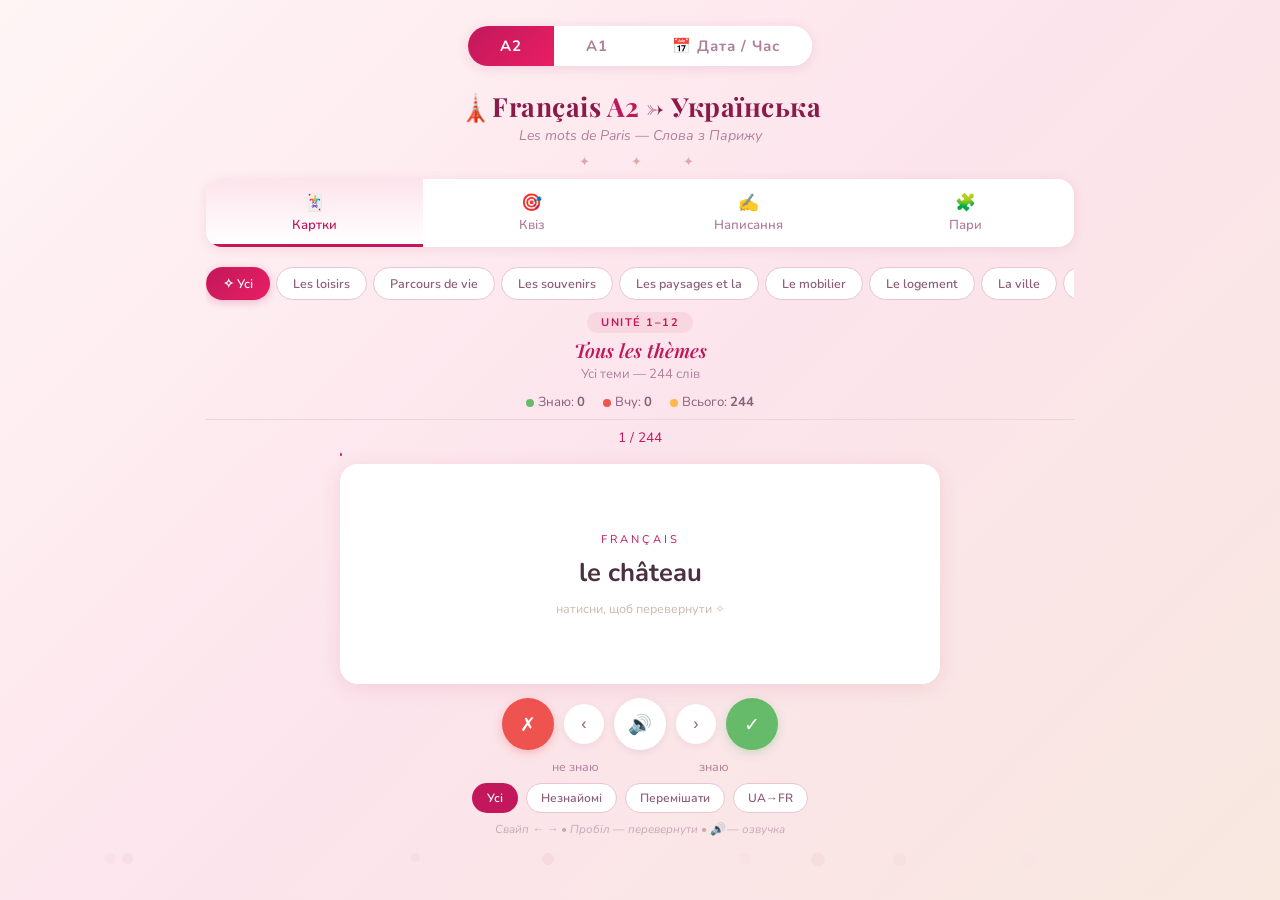
==== commit d4ecddf1: "Add referrer meta tag to index.html" ====
--- a/index.html
+++ b/index.html
@@ -1,7 +1,7 @@
 <!DOCTYPE html>
 <html lang="uk">
 <head>
-<meta charset="UTF-8">
+<meta charset="UTF-8"><meta name="referrer" content="no-referrer">
 <meta name="viewport" content="width=device-width, initial-scale=1.0, maximum-scale=1.0, user-scalable=no">
   <meta name="referrer" content="no-referrer">
 <title>Français A1–A2 — Слова з Парижу 🗼</title>
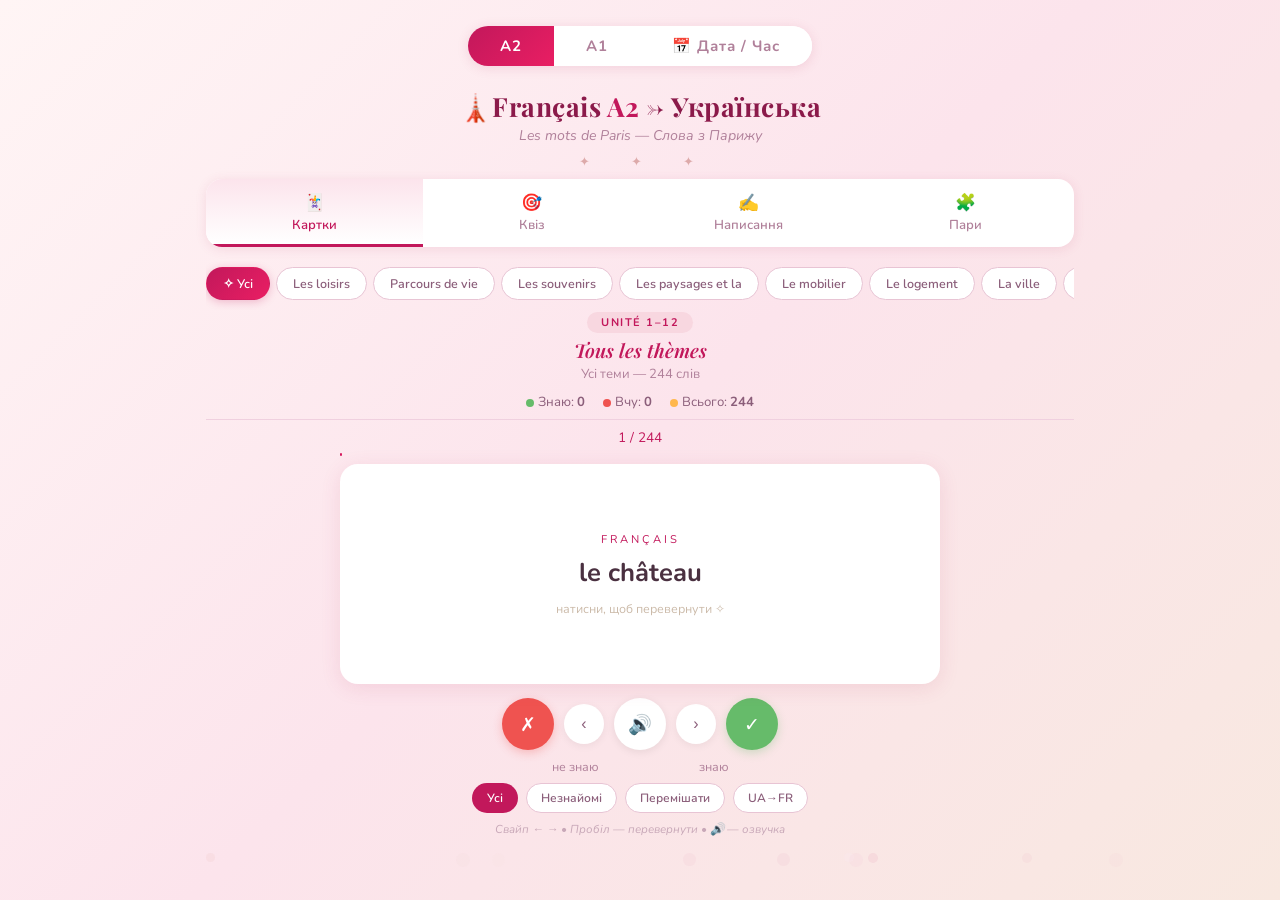
==== commit 856807f3: "Fix HTML structure and update content" ====
--- a/index.html
+++ b/index.html
@@ -1,9 +1,9 @@
 <!DOCTYPE html>
 <html lang="uk">
 <head>
-<meta charset="UTF-8"><meta name="referrer" content="no-referrer">
+<meta charset="UTF-8">
+<meta name="referrer" content="no-referrer">
 <meta name="viewport" content="width=device-width, initial-scale=1.0, maximum-scale=1.0, user-scalable=no">
-  <meta name="referrer" content="no-referrer">
 <title>Français A1–A2 — Слова з Парижу 🗼</title>
 <style>
 @import url('https://fonts.googleapis.com/css2?family=Playfair+Display:ital,wght@0,400;0,600;0,700;1,400&family=Nunito:wght@400;600;700&display=swap');
@@ -239,7 +239,7 @@
   <div class="thdr">
     <div class="uB" id="uB">UNITÉ 1–12</div>
     <div class="fN" id="fN">Tous les thèmes</div>
-    <div class="uN" id="uN">Усі теми — <span id="tC">0</span> слів</div>
+    <div class="uN" id="uN">Усі теми — 0 слів</div>
   </div>
   <div class="stats">
     <span class="sk">Знаю: <b id="kC">0</b></span>
@@ -278,7 +278,7 @@
         <div class="ri">🗼</div>
         <div class="rt">Magnifique!</div>
         <div class="rs" id="rSc">0%</div>
-        <div class="rl">слів вивчено</div>
+        <div class="rl" id="rSl">слів вивчено</div>
         <button onclick="re()">Ще раз</button>
         <button onclick="reU()" style="background:#fff;color:#c2185b;border:2px solid #c2185b;margin-top:8px">Незнайомі</button>
       </div>
@@ -307,7 +307,7 @@
         <div class="ri">🎯</div>
         <div class="rt">Résultat!</div>
         <div class="rs" id="rQS">0%</div>
-        <div class="rl">правильних</div>
+        <div class="rl" id="rQL">правильних</div>
         <button onclick="stQ()">Ще раз</button>
       </div>
     </div>
@@ -332,7 +332,7 @@
         <div class="ri">✍️</div>
         <div class="rt">Bravo!</div>
         <div class="rs" id="rTS">0%</div>
-        <div class="rl">правильно</div>
+        <div class="rl" id="rTL">правильно</div>
         <button onclick="stTy()">Ще раз</button>
       </div>
     </div>
@@ -360,6 +360,7 @@
   <div class="dt-section">
     <div class="dt-nav">
       <button class="dt-btn active" onclick="dtSwitch('learn',this)">📖 Вивчення</button>
+      <button class="dt-btn" onclick="dtSwitch('dtcards',this)">🃏 Картки</button>
       <button class="dt-btn" onclick="dtSwitch('clock',this)">🕐 Годинник</button>
       <button class="dt-btn" onclick="dtSwitch('days',this)">📅 Дні тижня</button>
       <button class="dt-btn" onclick="dtSwitch('months',this)">🗓 Місяці</button>
@@ -388,6 +389,55 @@
       <div class="dt-card">
         <h3>Корисні вирази</h3>
         <div class="dt-grid" id="dtExpGrid"></div>
+      </div>
+    </div>
+
+    <!-- DT FLASHCARDS -->
+    <div id="dtCardsSection" class="dt-sub" style="display:none">
+      <div class="thdr">
+        <div class="uB" id="dtcUB">ДАТА / ЧАС</div>
+        <div class="fN" id="dtcFN">Tous les mots</div>
+        <div class="uN" id="dtcUN">Усі слова</div>
+      </div>
+      <div class="tBar" id="dtcTBar"></div>
+      <div class="stats">
+        <span class="sk">Знаю: <b id="dtcKC">0</b></span>
+        <span class="su">Вчу: <b id="dtcUC">0</b></span>
+        <span class="st">Всього: <b id="dtcTC">0</b></span>
+      </div>
+      <div class="sWrap">
+        <div class="cNum"><span id="dtcCN">1</span> / <span id="dtcTN">0</span></div>
+        <div style="max-width:600px;margin:0 auto"><div class="pF" id="dtcPF" style="width:0%"></div></div>
+        <div id="dtcArea">
+          <div id="dtcBox" class="cBox">
+            <div class="cI" id="dtcCI">
+              <div class="cF"><div class="cL" id="dtcFL">Français</div><div class="cW" id="dtcFW">…</div><div class="cH">натисни, щоб перевернути ✧</div></div>
+              <div class="cB"><div class="cL" id="dtcBL">Українська</div><div class="cW" id="dtcBW">…</div><div class="cCt" id="dtcBCt"></div></div>
+            </div>
+          </div>
+        </div>
+        <div class="btns">
+          <button class="ab no" onclick="dtcMk(0)">✗</button>
+          <button class="ab ar" onclick="dtcPv()">‹</button>
+          <button class="ab sp" onclick="dtcSpk()">🔊</button>
+          <button class="ab ar" onclick="dtcNx()">›</button>
+          <button class="ab ok" onclick="dtcMk(1)">✓</button>
+        </div>
+        <div style="text-align:center;font-size:.78em;color:#b0809a">не знаю<span style="display:inline-block;width:100px"></span>знаю</div>
+        <div class="mbar">
+          <button class="mbtn active" onclick="dtcSM('all',this)">Усі</button>
+          <button class="mbtn" onclick="dtcSM('unknown',this)">Незнайомі</button>
+          <button class="mbtn" onclick="dtcSM('shuffle',this)">Перемішати</button>
+          <button class="mbtn" onclick="dtcSM('reverse',this)">UA→FR</button>
+        </div>
+        <div class="rov" id="dtcResult">
+          <div class="ri">📅</div>
+          <div class="rt">Magnifique!</div>
+          <div class="rs" id="dtcRS">0%</div>
+          <div class="rl">слів вивчено</div>
+          <button onclick="dtcRe()">Ще раз</button>
+          <button onclick="dtcReU()" style="background:#fff;color:#c2185b;border:2px solid #c2185b;margin-top:8px">Незнайомі</button>
+        </div>
       </div>
     </div>
 
@@ -619,7 +669,6 @@
   b.innerHTML='<button class="tb active" onclick="sT(\'all\',this)">✧ Усі</button>';
   AT.forEach(t=>{const m=TM[t];b.innerHTML+='<button class="tb" onclick="sT(\''+t.replace(/'/g,"\\'")+'\',this)">'+(m?m.f.substring(0,18):t)+'</button>'});
   fC();rC();uS();
-  document.getElementById('tC').textContent=V.length;
   document.getElementById('tC2').textContent=V.length;
   uTH();
 }
@@ -633,7 +682,8 @@
   if(CT==='all'){
     document.getElementById('uB').textContent=currentLevel==='A1'?'THÈME 1–14':'UNITÉ 1–12';
     document.getElementById('fN').textContent='Tous les thèmes';
-    document.getElementById('uN').innerHTML='Усі теми — '+gC().length+' слів';
+    var cnt=gC().length;
+    document.getElementById('uN').innerHTML='Усі теми — '+cnt+' слів';
   } else {
     const m=TM[CT]||{f:CT,u:'—'};
     document.getElementById('uB').textContent=m.u.toUpperCase();
@@ -707,14 +757,66 @@
   document.querySelectorAll('.dt-btn').forEach(b=>b.classList.remove('active'));
   el.classList.add('active');
   document.querySelectorAll('.dt-sub').forEach(s=>s.style.display='none');
-  const map={learn:'dtLearn',clock:'dtClock',days:'dtDays',months:'dtMonths',dates:'dtDates',quiz:'dtQuizSec'};
+  const map={learn:'dtLearn',dtcards:'dtCardsSection',clock:'dtClock',days:'dtDays',months:'dtMonths',dates:'dtDates',quiz:'dtQuizSec'};
   document.getElementById(map[sec]).style.display='block';
   if(sec==='clock')generateClock();
+  if(sec==='dtcards')dtcInit();
   if(sec==='days')startDaysOrder();
   if(sec==='months')startMonthsOrder();
   if(sec==='dates')generateDateExercise();
   if(sec==='quiz')generateDtQuiz();
 }
+
+// ===== DT FLASHCARDS =====
+const V_DT=[];
+// Build DT vocabulary from all date/time data
+DAYS.forEach(d=>V_DT.push({fr:d.fr,ua:d.ua,t:"Дні тижня"}));
+MONTHS.forEach(m=>V_DT.push({fr:m.fr,ua:m.ua,t:"Місяці"}));
+SEASONS.forEach(s=>V_DT.push({fr:s.fr,ua:s.ua,t:"Пори року"}));
+TIME_WORDS.forEach(t=>V_DT.push({fr:t.fr,ua:t.ua,t:"Час"}));
+DT_EXPRESSIONS.forEach(e=>V_DT.push({fr:e.fr,ua:e.ua,t:"Вирази"}));
+
+const DTC_THEMES=[...new Set(V_DT.map(w=>w.t))];
+let dtcCT='all',dtcCM='all',dtcCC=[],dtcCI=0,dtcKN=new Set(),dtcUN=new Set(),dtcFL=false,dtcRV=false;
+
+function dtcGetC(){return dtcCT==='all'?[...V_DT]:V_DT.filter(w=>w.t===dtcCT)}
+function dtcInit(){
+  const b=document.getElementById('dtcTBar');
+  b.innerHTML='<button class="tb active" onclick="dtcST(\'all\',this)">✧ Усі</button>';
+  DTC_THEMES.forEach(t=>{b.innerHTML+='<button class="tb" onclick="dtcST(\''+t.replace(/'/g,"\\'")+'\',this)">'+t+'</button>'});
+  document.getElementById('dtcTC').textContent=V_DT.length;
+  document.getElementById('dtcUN').textContent='Усі слова — '+V_DT.length;
+  dtcFC();dtcRC();dtcUS();
+}
+function dtcST(t,el){dtcCT=t;document.querySelectorAll('#dtcTBar .tb').forEach(b=>b.classList.remove('active'));el.classList.add('active');dtcCI=0;dtcFC();dtcRC();dtcUS();
+  if(dtcCT==='all'){document.getElementById('dtcFN').textContent='Tous les mots';document.getElementById('dtcUN').textContent='Усі слова — '+dtcGetC().length}
+  else{document.getElementById('dtcFN').textContent=dtcCT;document.getElementById('dtcUN').textContent=dtcCT+' — '+dtcGetC().length+' слів'}
+}
+function dtcFC(){let c=dtcGetC();if(dtcCM==='unknown')c=c.filter(w=>dtcUN.has(w.fr));if(dtcCM==='shuffle'||dtcCM==='reverse')c=sh([...c]);dtcCC=c;dtcRV=dtcCM==='reverse';document.getElementById('dtcResult').classList.remove('vis')}
+function dtcRC(){if(!dtcCC.length){document.getElementById('dtcFW').textContent='Немає карток';document.getElementById('dtcBW').textContent='—';document.getElementById('dtcCN').textContent='0';document.getElementById('dtcTN').textContent='0';return}
+  const c=dtcCC[dtcCI];
+  document.getElementById('dtcFW').textContent=dtcRV?c.ua:c.fr;
+  document.getElementById('dtcBW').textContent=dtcRV?c.fr:c.ua;
+  document.getElementById('dtcFL').textContent=dtcRV?'Українська':'Français';
+  document.getElementById('dtcBL').textContent=dtcRV?'Français':'Українська';
+  document.getElementById('dtcBCt').textContent=c.t;
+  document.getElementById('dtcCN').textContent=dtcCI+1;
+  document.getElementById('dtcTN').textContent=dtcCC.length;
+  dtcFL=false;document.getElementById('dtcCI').classList.remove('flipped');
+  document.getElementById('dtcPF').style.width=((dtcCI+1)/dtcCC.length)*100+'%'}
+function dtcFlip(){dtcFL=!dtcFL;document.getElementById('dtcCI').classList.toggle('flipped')}
+function dtcNx(){if(!dtcCC.length||dtcCI>=dtcCC.length-1)return;const c=document.getElementById('dtcBox');c.classList.add('ao');setTimeout(()=>{c.classList.remove('ao');dtcCI++;dtcRC();c.classList.add('ai');setTimeout(()=>c.classList.remove('ai'),300)},200)}
+function dtcPv(){if(dtcCI>0){dtcCI--;dtcRC()}}
+function dtcSpk(){if(dtcCC[dtcCI])spk(dtcCC[dtcCI].fr)}
+function dtcMk(ok){if(!dtcCC.length)return;const c=dtcCC[dtcCI];if(ok){dtcKN.add(c.fr);dtcUN.delete(c.fr)}else{dtcUN.add(c.fr);dtcKN.delete(c.fr)}dtcUS();
+  if(dtcCI<dtcCC.length-1)dtcNx();else{const tc=dtcGetC(),k=tc.filter(w=>dtcKN.has(w.fr)).length;document.getElementById('dtcRS').textContent=Math.round(k/tc.length*100)+'%';document.getElementById('dtcResult').classList.add('vis')}}
+function dtcUS(){const tc=dtcGetC();document.getElementById('dtcKC').textContent=tc.filter(w=>dtcKN.has(w.fr)).length;document.getElementById('dtcUC').textContent=tc.filter(w=>dtcUN.has(w.fr)).length}
+function dtcRe(){dtcCI=0;dtcFC();dtcRC();dtcUS()}
+function dtcReU(){dtcCM='unknown';dtcCI=0;dtcFC();dtcRC();dtcUS()}
+function dtcSM(m,el){dtcCM=m;document.querySelectorAll('#dtCardsSection .mbtn').forEach(b=>b.classList.remove('active'));el.classList.add('active');dtcCI=0;dtcFC();dtcRC();dtcUS()}
+document.getElementById('dtcBox').addEventListener('click',dtcFlip);
+document.getElementById('dtcArea').addEventListener('touchstart',e=>{tx=e.touches[0].clientX},{passive:true});
+document.getElementById('dtcArea').addEventListener('touchend',e=>{const d=e.changedTouches[0].clientX-tx;if(Math.abs(d)>60){d<0?dtcNx():dtcPv()}},{passive:true});
 
 // ===== CLOCK EXERCISE =====
 function generateClock(){
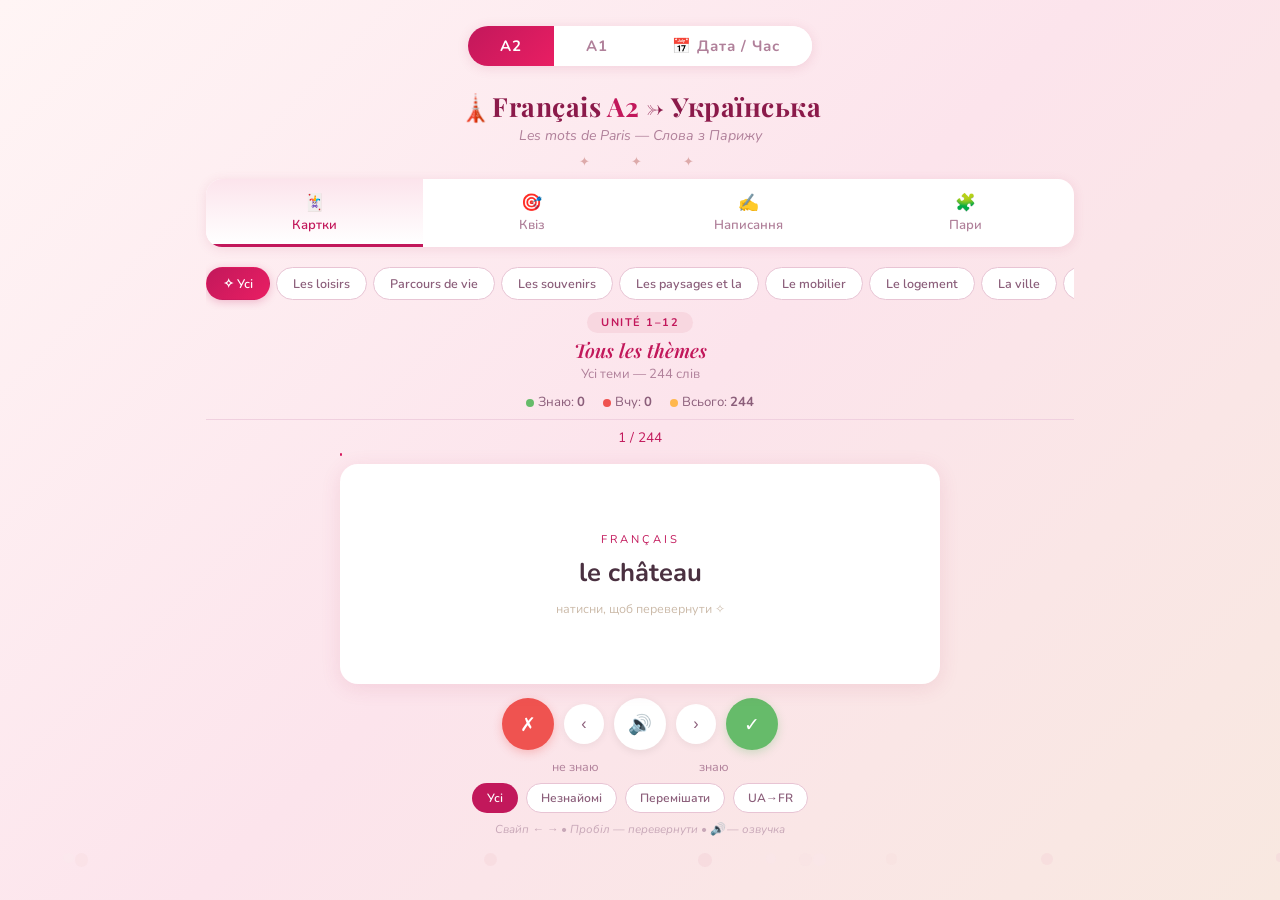
==== commit 48a8d0b6: "Fix HTML formatting issues in index.html" ====
--- a/index.html
+++ b/index.html
@@ -1087,3 +1087,4 @@
 </script>
 </body>
 </html>
+
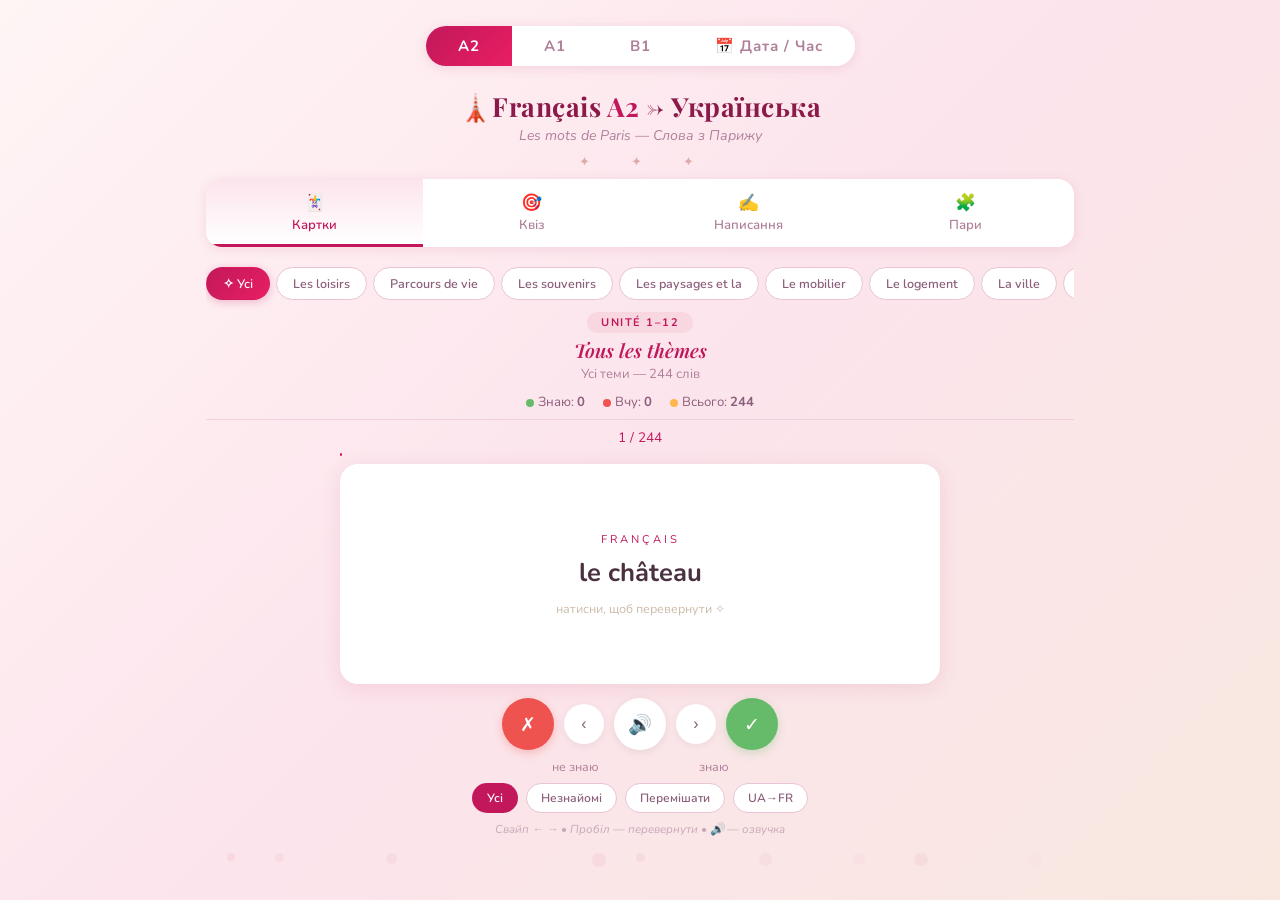
==== commit c5c63bd5: "Update print statement from 'Hello' to 'Goodbye'" ====
--- a/index.html
+++ b/index.html
@@ -4,7 +4,7 @@
 <meta charset="UTF-8">
 <meta name="referrer" content="no-referrer">
 <meta name="viewport" content="width=device-width, initial-scale=1.0, maximum-scale=1.0, user-scalable=no">
-<title>Français A1–A2 — Слова з Парижу 🗼</title>
+<title>Français A1–B1 — Слова з Парижу 🗼</title>
 <style>
 @import url('https://fonts.googleapis.com/css2?family=Playfair+Display:ital,wght@0,400;0,600;0,700;1,400&family=Nunito:wght@400;600;700&display=swap');
 *{margin:0;padding:0;box-sizing:border-box}
@@ -216,6 +216,7 @@
 <div class="level-switch">
   <button class="level-btn active" onclick="switchLevel('A2',this)">A2</button>
   <button class="level-btn" onclick="switchLevel('A1',this)">A1</button>
+  <button class="level-btn" onclick="switchLevel('B1',this)">B1</button>
   <button class="level-btn" onclick="switchLevel('DT',this)">📅 Дата / Час</button>
 </div>
 
@@ -533,6 +534,526 @@
 
 // ========== A1 THEMES MAP ==========
 const TM_A1={"Привітання":{f:"Les salutations",u:"Thème 1"},"Числа":{f:"Les nombres",u:"Thème 2"},"Кольори":{f:"Les couleurs",u:"Thème 3"},"Сім'я":{f:"La famille",u:"Thème 4"},"Їжа і напої":{f:"La nourriture et les boissons",u:"Thème 5"},"Одяг":{f:"Les vêtements",u:"Thème 6"},"Транспорт":{f:"Les transports",u:"Thème 7"},"Професії":{f:"Les professions",u:"Thème 8"},"Дім":{f:"La maison",u:"Thème 9"},"Школа":{f:"L'école",u:"Thème 10"},"Тіло":{f:"Le corps",u:"Thème 11"},"Дієслова":{f:"Les verbes courants",u:"Thème 12"},"Прикметники":{f:"Les adjectifs",u:"Thème 13"},"Повсякдення":{f:"La vie quotidienne",u:"Thème 14"}};
+const TM_B1={"Сімейні стосунки, кохання":{f:"Les relations familiales, l'amour",u:"Dossier 1"},"Дружні стосунки":{f:"Les relations amicales",u:"Dossier 1"},"Життя в суспільстві":{f:"Le vivre-ensemble",u:"Dossier 2"},"Краще жити разом":{f:"Le mieux-vivre ensemble",u:"Dossier 2"},"Вистави та музика":{f:"Les spectacles, la musique",u:"Dossier 3"},"Мистецтво, театр, кіно":{f:"Les arts, le théâtre, le cinéma",u:"Dossier 3"},"Мова та франкофонія":{f:"La langue, la francophonie",u:"Dossier 4"},"Харчування":{f:"L'alimentation",u:"Dossier 4"},"Місто та квартал":{f:"La ville et la vie de quartier",u:"Dossier 5"},"Жити в місті":{f:"Vivre en ville",u:"Dossier 5"},"Подорож: підготовка":{f:"Le voyage : préparation",u:"Dossier 6"},"Подорож: транспорт":{f:"Le voyage : transport et tourisme",u:"Dossier 6"},"Навчання":{f:"Les études",u:"Dossier 7"},"Учіння та перекваліфікація":{f:"L'apprentissage",u:"Dossier 7"},"Споживання та економіка":{f:"La consommation, l'économie",u:"Dossier 8"},"Споживання та довкілля":{f:"La consommation, l'environnement",u:"Dossier 8"},"Ринок праці":{f:"Le marché du travail",u:"Dossier 9"},"Професійне життя та здоров'я":{f:"La vie professionnelle et la santé",u:"Dossier 9"},"Фізична та цифрова активність":{f:"L'activité physique et digitale",u:"Dossier 10"},"Гра та інновації":{f:"Le jeu et l'innovation technique",u:"Dossier 10"},"Виставити себе":{f:"Se mettre en scène",u:"Dossier 11"},"Особисте зростання":{f:"La réalisation personnelle",u:"Dossier 11"},"Інклюзія":{f:"L'inclusion",u:"Dossier 12"},"Громадянськість":{f:"La citoyenneté",u:"Dossier 12"}};
+const V_B1=[
+{fr:"l'adolescence",ua:"підлітковий вік",t:"Сімейні стосунки, кохання"},
+{fr:"les anciens",ua:"старші, літні люди",t:"Сімейні стосунки, кохання"},
+{fr:"les aînés",ua:"старші",t:"Сімейні стосунки, кохання"},
+{fr:"l'enfance",ua:"дитинство",t:"Сімейні стосунки, кохання"},
+{fr:"la génération",ua:"покоління",t:"Сімейні стосунки, кохання"},
+{fr:"grandir",ua:"зростати",t:"Сімейні стосунки, кохання"},
+{fr:"la maison de retraite",ua:"будинок для літніх",t:"Сімейні стосунки, кохання"},
+{fr:"naître",ua:"народитися",t:"Сімейні стосунки, кохання"},
+{fr:"l'arrière-petit-fils",ua:"правнук",t:"Сімейні стосунки, кохання"},
+{fr:"le beau-père",ua:"тесть / свекор / вітчим",t:"Сімейні стосунки, кохання"},
+{fr:"la belle-mère",ua:"теща / свекруха / мачуха",t:"Сімейні стосунки, кохання"},
+{fr:"la belle-famille",ua:"рідня чоловіка/дружини",t:"Сімейні стосунки, кохання"},
+{fr:"le cousin, la cousine",ua:"двоюрідний брат / сестра",t:"Сімейні стосунки, кохання"},
+{fr:"le frère, la sœur",ua:"брат, сестра",t:"Сімейні стосунки, кохання"},
+{fr:"la fratrie",ua:"брати і сестри",t:"Сімейні стосунки, кохання"},
+{fr:"le gendre",ua:"зять",t:"Сімейні стосунки, кохання"},
+{fr:"la belle-fille",ua:"невістка",t:"Сімейні стосунки, кохання"},
+{fr:"la grand-mère",ua:"бабуся",t:"Сімейні стосунки, кохання"},
+{fr:"le grand-père",ua:"дідусь",t:"Сімейні стосунки, кохання"},
+{fr:"le neveu",ua:"племінник",t:"Сімейні стосунки, кохання"},
+{fr:"la nièce",ua:"племінниця",t:"Сімейні стосунки, кохання"},
+{fr:"l'oncle",ua:"дядько",t:"Сімейні стосунки, кохання"},
+{fr:"la tante",ua:"тітка",t:"Сімейні стосунки, кохання"},
+{fr:"le divorce",ua:"розлучення",t:"Сімейні стосунки, кохання"},
+{fr:"être seul(e)",ua:"бути самотнім",t:"Сімейні стосунки, кохання"},
+{fr:"en couple",ua:"у парі",t:"Сімейні стосунки, кохання"},
+{fr:"la famille nombreuse",ua:"багатодітна сім'я",t:"Сімейні стосунки, кохання"},
+{fr:"se fiancer",ua:"заручитися",t:"Сімейні стосунки, кохання"},
+{fr:"se marier",ua:"одружитися",t:"Сімейні стосунки, кохання"},
+{fr:"la séparation",ua:"розставання",t:"Сімейні стосунки, кохання"},
+{fr:"tomber enceinte",ua:"завагітніти",t:"Сімейні стосунки, кохання"},
+{fr:"la tribu",ua:"плем'я, велика родина",t:"Сімейні стосунки, кохання"},
+{fr:"l'âme sœur",ua:"споріднена душа",t:"Сімейні стосунки, кохання"},
+{fr:"tomber amoureux",ua:"закохатися",t:"Сімейні стосунки, кохання"},
+{fr:"l'être aimé",ua:"кохана людина",t:"Сімейні стосунки, кохання"},
+{fr:"être fleur bleue",ua:"бути романтиком",t:"Сімейні стосунки, кохання"},
+{fr:"les histoires de cœur",ua:"любовні історії",t:"Сімейні стосунки, кохання"},
+{fr:"s'amouracher",ua:"закохатися (легковажно)",t:"Сімейні стосунки, кохання"},
+{fr:"séduire",ua:"зваблювати",t:"Сімейні стосунки, кохання"},
+{fr:"trouver l'amour",ua:"знайти кохання",t:"Сімейні стосунки, кохання"},
+{fr:"attachant(e)",ua:"привабливий, зворушливий",t:"Сімейні стосунки, кохання"},
+{fr:"débattre",ua:"дискутувати",t:"Сімейні стосунки, кохання"},
+{fr:"l'échec",ua:"невдача, провал",t:"Сімейні стосунки, кохання"},
+{fr:"jaloux, jalouse",ua:"ревнивий, ревнива",t:"Сімейні стосунки, кохання"},
+{fr:"juger",ua:"судити, оцінювати",t:"Сімейні стосунки, кохання"},
+{fr:"la passion",ua:"пристрасть",t:"Сімейні стосунки, кохання"},
+{fr:"ravi(e)",ua:"у захваті",t:"Сімейні стосунки, кохання"},
+{fr:"remonter le moral",ua:"підняти настрій",t:"Сімейні стосунки, кохання"},
+{fr:"se remettre",ua:"оговтатися",t:"Сімейні стосунки, кохання"},
+{fr:"trahir",ua:"зрадити",t:"Сімейні стосунки, кохання"},
+{fr:"l'ami(e)",ua:"друг / подруга",t:"Дружні стосунки"},
+{fr:"la bande de potes",ua:"компанія друзів",t:"Дружні стосунки"},
+{fr:"le compagnon, la compagne",ua:"супутник, супутниця",t:"Дружні стосунки"},
+{fr:"l'entourage",ua:"оточення",t:"Дружні стосунки"},
+{fr:"le/la meilleur(e) ami(e)",ua:"найкращий друг / подруга",t:"Дружні стосунки"},
+{fr:"le/la pote",ua:"друг, подруга (розм.)",t:"Дружні стосунки"},
+{fr:"le/la proche",ua:"близька людина",t:"Дружні стосунки"},
+{fr:"amical(e)",ua:"дружній",t:"Дружні стосунки"},
+{fr:"le chagrin",ua:"горе, смуток",t:"Дружні стосунки"},
+{fr:"l'espoir",ua:"надія",t:"Дружні стосунки"},
+{fr:"être intégré(e)",ua:"бути включеним",t:"Дружні стосунки"},
+{fr:"être isolé(e)",ua:"бути ізольованим",t:"Дружні стосунки"},
+{fr:"être mis(e) de côté",ua:"бути відсунутим убік",t:"Дружні стосунки"},
+{fr:"l'isolement",ua:"ізоляція",t:"Дружні стосунки"},
+{fr:"la joie",ua:"радість",t:"Дружні стосунки"},
+{fr:"la peine",ua:"горе, біль",t:"Дружні стосунки"},
+{fr:"se moquer de",ua:"глузувати з",t:"Дружні стосунки"},
+{fr:"se sentir seul(e)",ua:"відчувати себе самотнім",t:"Дружні стосунки"},
+{fr:"le souci",ua:"турбота, занепокоєння",t:"Дружні стосунки"},
+{fr:"tendre",ua:"ніжний",t:"Дружні стосунки"},
+{fr:"l'écoute",ua:"вміння слухати",t:"Дружні стосунки"},
+{fr:"l'empathie",ua:"емпатія",t:"Дружні стосунки"},
+{fr:"épauler",ua:"підтримати (плечем)",t:"Дружні стосунки"},
+{fr:"réconforter",ua:"втішити",t:"Дружні стосунки"},
+{fr:"s'occuper de quelqu'un",ua:"піклуватися про когось",t:"Дружні стосунки"},
+{fr:"tendre la main",ua:"простягнути руку",t:"Дружні стосунки"},
+{fr:"briser la glace",ua:"розбити лід (у спілкуванні)",t:"Дружні стосунки"},
+{fr:"l'engagement",ua:"залученість, зобов'язання",t:"Дружні стосунки"},
+{fr:"être complémentaire",ua:"доповнювати одне одного",t:"Дружні стосунки"},
+{fr:"partager le quotidien",ua:"ділити повсякдення",t:"Дружні стосунки"},
+{fr:"le rapprochement",ua:"зближення",t:"Дружні стосунки"},
+{fr:"se faire des ami(e)s",ua:"заводити друзів",t:"Дружні стосунки"},
+{fr:"sceller l'amitié",ua:"скріпити дружбу",t:"Дружні стосунки"},
+{fr:"la sincérité",ua:"щирість",t:"Дружні стосунки"},
+{fr:"le tabou",ua:"табу",t:"Дружні стосунки"},
+{fr:"appliquer",ua:"застосовувати",t:"Життя в суспільстві"},
+{fr:"l'autorisation",ua:"дозвіл",t:"Життя в суспільстві"},
+{fr:"avertir d'un retard",ua:"попередити про запізнення",t:"Життя в суспільстві"},
+{fr:"les bonnes manières",ua:"гарні манери",t:"Життя в суспільстві"},
+{fr:"la familiarité",ua:"фамільярність",t:"Життя в суспільстві"},
+{fr:"poli(e)",ua:"ввічливий",t:"Життя в суспільстві"},
+{fr:"la règle de conduite",ua:"правило поведінки",t:"Життя в суспільстві"},
+{fr:"le savoir-vivre",ua:"вміння поводитися",t:"Життя в суспільстві"},
+{fr:"bafouer",ua:"зневажати",t:"Життя в суспільстві"},
+{fr:"respecter",ua:"поважати",t:"Життя в суспільстві"},
+{fr:"céder sa place",ua:"поступитися місцем",t:"Життя в суспільстві"},
+{fr:"se montrer indifférent(e)",ua:"виявляти байдужість",t:"Життя в суспільстві"},
+{fr:"diverger",ua:"розходитися (в думках)",t:"Життя в суспільстві"},
+{fr:"l'interlocuteur",ua:"співрозмовник",t:"Життя в суспільстві"},
+{fr:"lancer une conversation",ua:"розпочати розмову",t:"Життя в суспільстві"},
+{fr:"sensibiliser",ua:"привертати увагу (до проблеми)",t:"Життя в суспільстві"},
+{fr:"la valeur",ua:"цінність",t:"Життя в суспільстві"},
+{fr:"l'écologie",ua:"екологія",t:"Життя в суспільстві"},
+{fr:"l'écosystème",ua:"екосистема",t:"Життя в суспільстві"},
+{fr:"l'environnement",ua:"довкілля",t:"Життя в суспільстві"},
+{fr:"explorer",ua:"досліджувати",t:"Життя в суспільстві"},
+{fr:"protéger",ua:"захищати",t:"Життя в суспільстві"},
+{fr:"bavarder",ua:"базікати",t:"Краще жити разом"},
+{fr:"chaleureux, chaleureuse",ua:"теплий, привітний",t:"Краще жити разом"},
+{fr:"convivial(e)",ua:"привітний, товариський",t:"Краще жити разом"},
+{fr:"(re)créer du lien",ua:"(від)новити зв'язки",t:"Краще жити разом"},
+{fr:"déshumanisé(e)",ua:"дегуманізований",t:"Краще жити разом"},
+{fr:"faire connaissance",ua:"познайомитися",t:"Краще жити разом"},
+{fr:"sympathiser",ua:"зійтися, потоваришувати",t:"Краще жити разом"},
+{fr:"l'aidant, l'aidante",ua:"доглядач, доглядачка",t:"Краще жити разом"},
+{fr:"prendre soin",ua:"піклуватися",t:"Краще жити разом"},
+{fr:"répondre à un besoin",ua:"відповісти на потребу",t:"Краще жити разом"},
+{fr:"soulager",ua:"полегшити",t:"Краще жити разом"},
+{fr:"le/la volontaire",ua:"волонтер",t:"Краще жити разом"},
+{fr:"le volontariat",ua:"волонтерство",t:"Краще жити разом"},
+{fr:"avoir le moral au plus bas",ua:"бути на дні (морально)",t:"Краще жити разом"},
+{fr:"peser sur le moral",ua:"тиснути на настрій",t:"Краще жити разом"},
+{fr:"tenir compagnie",ua:"складати компанію",t:"Краще жити разом"},
+{fr:"le déclic",ua:"поштовх, усвідомлення",t:"Краще жити разом"},
+{fr:"le féminisme",ua:"фемінізм",t:"Краще жити разом"},
+{fr:"l'inspiration",ua:"натхнення",t:"Краще жити разом"},
+{fr:"lutter pour/contre",ua:"боротися за / проти",t:"Краще жити разом"},
+{fr:"la mise en action",ua:"втілення в дію",t:"Краще жити разом"},
+{fr:"la réflexion",ua:"роздуми",t:"Краще жити разом"},
+{fr:"les applaudissements",ua:"оплески",t:"Вистави та музика"},
+{fr:"la compagnie",ua:"трупа",t:"Вистави та музика"},
+{fr:"les coulisses",ua:"куліси",t:"Вистави та музика"},
+{fr:"l'éclairage",ua:"освітлення",t:"Вистави та музика"},
+{fr:"la mise en scène",ua:"режисура, постановка",t:"Вистави та музика"},
+{fr:"le public",ua:"публіка",t:"Вистави та музика"},
+{fr:"la scène",ua:"сцена",t:"Вистави та музика"},
+{fr:"la troupe",ua:"трупа",t:"Вистави та музика"},
+{fr:"l'acrobate",ua:"акробат",t:"Вистави та музика"},
+{fr:"le chapiteau",ua:"шапіто (цирковий намет)",t:"Вистави та музика"},
+{fr:"le clown",ua:"клоун",t:"Вистави та музика"},
+{fr:"le jongleur",ua:"жонглер",t:"Вистави та музика"},
+{fr:"le jazz",ua:"джаз",t:"Вистави та музика"},
+{fr:"la musique classique",ua:"класична музика",t:"Вистави та музика"},
+{fr:"la musique électronique",ua:"електронна музика",t:"Вистави та музика"},
+{fr:"le rap",ua:"реп",t:"Вистави та музика"},
+{fr:"le rock",ua:"рок",t:"Вистави та музика"},
+{fr:"l'album",ua:"альбом",t:"Вистави та музика"},
+{fr:"le compositeur",ua:"композитор",t:"Вистави та музика"},
+{fr:"le disque d'or",ua:"золотий диск",t:"Вистави та музика"},
+{fr:"le duo",ua:"дует",t:"Вистави та музика"},
+{fr:"la mélodie",ua:"мелодія",t:"Вистави та музика"},
+{fr:"le rythme",ua:"ритм",t:"Вистави та музика"},
+{fr:"les paroles",ua:"слова (пісні)",t:"Вистави та музика"},
+{fr:"le tube",ua:"хіт",t:"Вистави та музика"},
+{fr:"être au sommet",ua:"бути на вершині",t:"Вистави та музика"},
+{fr:"être reconnu(e) pour",ua:"бути відомим завдяки",t:"Вистави та музика"},
+{fr:"l'acteur, l'actrice",ua:"актор, акторка",t:"Мистецтво, театр, кіно"},
+{fr:"la bande-annonce",ua:"трейлер",t:"Мистецтво, театр, кіно"},
+{fr:"la caméra",ua:"камера",t:"Мистецтво, театр, кіно"},
+{fr:"le casting",ua:"кастинг",t:"Мистецтво, театр, кіно"},
+{fr:"le grand écran",ua:"великий екран (кіно)",t:"Мистецтво, театр, кіно"},
+{fr:"le réalisateur",ua:"режисер",t:"Мистецтво, театр, кіно"},
+{fr:"le rôle principal",ua:"головна роль",t:"Мистецтво, театр, кіно"},
+{fr:"la sortie",ua:"вихід (фільму)",t:"Мистецтво, театр, кіно"},
+{fr:"le blockbuster",ua:"блокбастер",t:"Мистецтво, театр, кіно"},
+{fr:"le documentaire",ua:"документальний фільм",t:"Мистецтво, театр, кіно"},
+{fr:"la fiction",ua:"художній фільм",t:"Мистецтво, театр, кіно"},
+{fr:"le film d'auteur",ua:"авторське кіно",t:"Мистецтво, театр, кіно"},
+{fr:"le personnage",ua:"персонаж",t:"Мистецтво, театр, кіно"},
+{fr:"se dérouler",ua:"відбуватися",t:"Мистецтво, театр, кіно"},
+{fr:"le César",ua:"Сезар (фр. кінопремія)",t:"Мистецтво, театр, кіно"},
+{fr:"la récompense",ua:"нагорода",t:"Мистецтво, театр, кіно"},
+{fr:"le jury",ua:"журі",t:"Мистецтво, театр, кіно"},
+{fr:"le comédien, la comédienne",ua:"комедіант, комедіантка",t:"Мистецтво, театр, кіно"},
+{fr:"le décor",ua:"декорації",t:"Мистецтво, театр, кіно"},
+{fr:"la pièce",ua:"п'єса",t:"Мистецтво, театр, кіно"},
+{fr:"la représentation",ua:"вистава",t:"Мистецтво, театр, кіно"},
+{fr:"le rideau",ua:"завіса",t:"Мистецтво, театр, кіно"},
+{fr:"le spectateur",ua:"глядач",t:"Мистецтво, театр, кіно"},
+{fr:"fascinant(e)",ua:"захопливий",t:"Мистецтво, театр, кіно"},
+{fr:"féerique",ua:"казковий",t:"Мистецтво, театр, кіно"},
+{fr:"saisissant(e)",ua:"вражаючий",t:"Мистецтво, театр, кіно"},
+{fr:"symboliser",ua:"символізувати",t:"Мистецтво, театр, кіно"},
+{fr:"la langue maternelle",ua:"рідна мова",t:"Мова та франкофонія"},
+{fr:"la langue étrangère",ua:"іноземна мова",t:"Мова та франкофонія"},
+{fr:"la langue officielle",ua:"офіційна мова",t:"Мова та франкофонія"},
+{fr:"le locuteur, la locutrice",ua:"мовець",t:"Мова та франкофонія"},
+{fr:"progresser",ua:"прогресувати",t:"Мова та франкофонія"},
+{fr:"se débrouiller au quotidien",ua:"справлятися у повсякденні",t:"Мова та франкофонія"},
+{fr:"la spontanéité",ua:"спонтанність",t:"Мова та франкофонія"},
+{fr:"un faux ami",ua:"хибний друг (лінгв.)",t:"Мова та франкофонія"},
+{fr:"un emprunt",ua:"запозичення (лінгв.)",t:"Мова та франкофонія"},
+{fr:"une expression idiomatique",ua:"ідіоматичний вираз",t:"Мова та франкофонія"},
+{fr:"la richesse de la langue",ua:"багатство мови",t:"Мова та франкофонія"},
+{fr:"la communauté francophone",ua:"франкомовна спільнота",t:"Мова та франкофонія"},
+{fr:"promouvoir la langue française",ua:"просувати французьку мову",t:"Мова та франкофонія"},
+{fr:"le décalage horaire",ua:"різниця в часі",t:"Мова та франкофонія"},
+{fr:"déménager",ua:"переїхати",t:"Мова та франкофонія"},
+{fr:"s'expatrier",ua:"емігрувати",t:"Мова та франкофонія"},
+{fr:"s'imprégner de la culture",ua:"просякнутися культурою",t:"Мова та франкофонія"},
+{fr:"redémarrer une nouvelle vie",ua:"почати нове життя",t:"Мова та франкофонія"},
+{fr:"les fèves",ua:"боби",t:"Харчування"},
+{fr:"les haricots",ua:"квасоля",t:"Харчування"},
+{fr:"les lentilles",ua:"сочевиця",t:"Харчування"},
+{fr:"les pois",ua:"горох",t:"Харчування"},
+{fr:"le soja",ua:"соя",t:"Харчування"},
+{fr:"accommoder les restes",ua:"готувати з залишків",t:"Харчування"},
+{fr:"confectionner un plat",ua:"приготувати страву",t:"Харчування"},
+{fr:"congeler",ua:"заморожувати",t:"Харчування"},
+{fr:"décongeler",ua:"розморожувати",t:"Харчування"},
+{fr:"déguster",ua:"смакувати",t:"Харчування"},
+{fr:"emporter",ua:"брати з собою",t:"Харчування"},
+{fr:"préparer d'avance",ua:"готувати заздалегідь",t:"Харчування"},
+{fr:"se faire livrer un repas",ua:"замовити доставку їжі",t:"Харчування"},
+{fr:"la street food",ua:"вулична їжа",t:"Харчування"},
+{fr:"l'aliment naturel",ua:"натуральний продукт",t:"Харчування"},
+{fr:"consommer moins de viande",ua:"споживати менше м'яса",t:"Харчування"},
+{fr:"les fruits et légumes de saison",ua:"сезонні фрукти й овочі",t:"Харчування"},
+{fr:"les produits locaux",ua:"місцеві продукти",t:"Харчування"},
+{fr:"le repas équilibré",ua:"збалансована їжа",t:"Харчування"},
+{fr:"le gaspillage",ua:"марнотратство",t:"Харчування"},
+{fr:"la banque alimentaire",ua:"продовольчий банк",t:"Харчування"},
+{fr:"le restaurant solidaire",ua:"благодійний ресторан",t:"Харчування"},
+{fr:"l'arrêt de bus",ua:"автобусна зупинка",t:"Місто та квартал"},
+{fr:"l'arrondissement",ua:"округ (район міста)",t:"Місто та квартал"},
+{fr:"la banlieue",ua:"передмістя",t:"Місто та квартал"},
+{fr:"le carrefour",ua:"перехрестя",t:"Місто та квартал"},
+{fr:"la cité",ua:"мікрорайон, житловий масив",t:"Місто та квартал"},
+{fr:"le commissariat",ua:"поліцейська дільниця",t:"Місто та квартал"},
+{fr:"la mairie",ua:"мерія",t:"Місто та квартал"},
+{fr:"le quartier populaire",ua:"народний квартал",t:"Місто та квартал"},
+{fr:"la ruelle",ua:"провулок",t:"Місто та квартал"},
+{fr:"l'architecture",ua:"архітектура",t:"Місто та квартал"},
+{fr:"la cathédrale",ua:"собор",t:"Місто та квартал"},
+{fr:"le château",ua:"замок",t:"Місто та квартал"},
+{fr:"l'édifice",ua:"будівля, споруда",t:"Місто та квартал"},
+{fr:"l'église",ua:"церква",t:"Місто та квартал"},
+{fr:"laissé(e) à l'abandon",ua:"закинутий",t:"Місто та квартал"},
+{fr:"le/la citadin(e)",ua:"мешканець міста",t:"Місто та квартал"},
+{fr:"la population",ua:"населення",t:"Місто та квартал"},
+{fr:"urbain",ua:"міський",t:"Місто та квартал"},
+{fr:"rural",ua:"сільський",t:"Місто та квартал"},
+{fr:"le marché de l'immobilier",ua:"ринок нерухомості",t:"Місто та квартал"},
+{fr:"déposer une plainte",ua:"подати скаргу",t:"Місто та квартал"},
+{fr:"entrer par effraction",ua:"проникнути зі зломом",t:"Місто та квартал"},
+{fr:"le/la témoin",ua:"свідок",t:"Місто та квартал"},
+{fr:"l'agglomération",ua:"агломерація",t:"Жити в місті"},
+{fr:"l'aménagement urbain",ua:"міське благоустрій",t:"Жити в місті"},
+{fr:"l'espace public",ua:"громадський простір",t:"Жити в місті"},
+{fr:"le terrain",ua:"ділянка, територія",t:"Жити в місті"},
+{fr:"l'embouteillage",ua:"пробка (на дорозі)",t:"Жити в місті"},
+{fr:"le bruit",ua:"шум",t:"Жити в місті"},
+{fr:"la pollution",ua:"забруднення",t:"Жити в місті"},
+{fr:"la saleté",ua:"бруд",t:"Жити в місті"},
+{fr:"le cabinet médical",ua:"медичний кабінет",t:"Жити в місті"},
+{fr:"la crèche",ua:"ясла",t:"Жити в місті"},
+{fr:"la poste",ua:"пошта",t:"Жити в місті"},
+{fr:"le transport en commun",ua:"громадський транспорт",t:"Жити в місті"},
+{fr:"la bicyclette",ua:"велосипед",t:"Жити в місті"},
+{fr:"la voiture",ua:"автомобіль",t:"Жити в місті"},
+{fr:"la circulation",ua:"дорожній рух",t:"Жити в місті"},
+{fr:"le/la cycliste",ua:"велосипедист",t:"Жити в місті"},
+{fr:"le/la piéton(ne)",ua:"пішохід",t:"Жити в місті"},
+{fr:"la piste cyclable",ua:"велодоріжка",t:"Жити в місті"},
+{fr:"le trottoir",ua:"тротуар",t:"Жити в місті"},
+{fr:"le stationnement",ua:"паркування",t:"Жити в місті"},
+{fr:"le passage piéton",ua:"пішохідний перехід",t:"Жити в місті"},
+{fr:"verbaliser",ua:"штрафувати",t:"Жити в місті"},
+{fr:"choisir la destination",ua:"обрати напрямок",t:"Подорож: підготовка"},
+{fr:"établir l'itinéraire",ua:"скласти маршрут",t:"Подорож: підготовка"},
+{fr:"mettre de l'argent de côté",ua:"відкладати гроші",t:"Подорож: підготовка"},
+{fr:"réserver un hôtel",ua:"забронювати готель",t:"Подорож: підготовка"},
+{fr:"privilégier",ua:"надавати перевагу",t:"Подорож: підготовка"},
+{fr:"faire le tour d'une ville",ua:"об'їхати місто",t:"Подорож: підготовка"},
+{fr:"faire un périple",ua:"здійснити подорож",t:"Подорож: підготовка"},
+{fr:"parcourir",ua:"подолати (відстань)",t:"Подорож: підготовка"},
+{fr:"traverser",ua:"перетнути",t:"Подорож: підготовка"},
+{fr:"le dépaysement",ua:"зміна обстановки",t:"Подорож: підготовка"},
+{fr:"se souvenir",ua:"пам'ятати",t:"Подорож: підготовка"},
+{fr:"le souvenir de voyage",ua:"спогад про подорож",t:"Подорож: підготовка"},
+{fr:"vivre une aventure",ua:"пережити пригоду",t:"Подорож: підготовка"},
+{fr:"à couper le souffle",ua:"такий, що дух перехоплює",t:"Подорож: підготовка"},
+{fr:"donner le goût de voyager",ua:"прищепити смак до подорожей",t:"Подорож: підготовка"},
+{fr:"voir du pays",ua:"побачити світ",t:"Подорож: підготовка"},
+{fr:"le TGV",ua:"швидкісний потяг TGV",t:"Подорож: транспорт"},
+{fr:"le trajet en correspondance",ua:"поїздка з пересадкою",t:"Подорож: транспорт"},
+{fr:"pédaler",ua:"крутити педалі",t:"Подорож: транспорт"},
+{fr:"la compagnie aérienne",ua:"авіакомпанія",t:"Подорож: транспорт"},
+{fr:"s'envoler",ua:"злетіти",t:"Подорож: транспорт"},
+{fr:"le vol",ua:"рейс, політ",t:"Подорож: транспорт"},
+{fr:"naviguer",ua:"плавати (на кораблі)",t:"Подорож: транспорт"},
+{fr:"le voilier",ua:"вітрильник",t:"Подорож: транспорт"},
+{fr:"planifier le voyage",ua:"спланувати подорож",t:"Подорож: транспорт"},
+{fr:"réserver à l'avance",ua:"бронювати заздалегідь",t:"Подорож: транспорт"},
+{fr:"contempler",ua:"споглядати",t:"Подорож: транспорт"},
+{fr:"flâner",ua:"прогулюватися",t:"Подорож: транспорт"},
+{fr:"s'émerveiller",ua:"дивуватися",t:"Подорож: транспорт"},
+{fr:"découvrir",ua:"відкривати",t:"Подорож: транспорт"},
+{fr:"hors des sentiers battus",ua:"поза втоптаними стежками",t:"Подорож: транспорт"},
+{fr:"l'écotourisme",ua:"екотуризм",t:"Подорож: транспорт"},
+{fr:"le tourisme vert",ua:"зелений туризм",t:"Подорож: транспорт"},
+{fr:"préserver un site",ua:"зберігати місце",t:"Подорож: транспорт"},
+{fr:"le/la candidat(e)",ua:"кандидат",t:"Навчання"},
+{fr:"le/la doctorant(e)",ua:"докторант",t:"Навчання"},
+{fr:"l'enseignant(e)",ua:"викладач",t:"Навчання"},
+{fr:"l'étudiant(e)",ua:"студент",t:"Навчання"},
+{fr:"le tuteur, la tutrice",ua:"тьютор",t:"Навчання"},
+{fr:"la licence",ua:"ліцензіат (бакалавр)",t:"Навчання"},
+{fr:"le master",ua:"магістр",t:"Навчання"},
+{fr:"la thèse",ua:"дисертація",t:"Навчання"},
+{fr:"la rentrée",ua:"початок навчального року",t:"Навчання"},
+{fr:"le semestre",ua:"семестр",t:"Навчання"},
+{fr:"acquérir des compétences",ua:"набути компетенцій",t:"Навчання"},
+{fr:"faire un stage",ua:"пройти стажування",t:"Навчання"},
+{fr:"la formation en alternance",ua:"навчання з чергуванням",t:"Навчання"},
+{fr:"poursuivre des études",ua:"продовжувати навчання",t:"Навчання"},
+{fr:"candidater",ua:"подавати кандидатуру",t:"Навчання"},
+{fr:"écrire une lettre de motivation",ua:"написати мотиваційний лист",t:"Навчання"},
+{fr:"réussir un concours",ua:"скласти конкурс",t:"Навчання"},
+{fr:"s'inscrire",ua:"зареєструватися",t:"Навчання"},
+{fr:"l'auto-formation",ua:"самонавчання",t:"Учіння та перекваліфікація"},
+{fr:"le coaching",ua:"коучинг",t:"Учіння та перекваліфікація"},
+{fr:"le cours particulier",ua:"приватний урок",t:"Учіння та перекваліфікація"},
+{fr:"le e-learning",ua:"електронне навчання",t:"Учіння та перекваліфікація"},
+{fr:"le MOOC",ua:"масовий онлайн-курс",t:"Учіння та перекваліфікація"},
+{fr:"avoir confiance en soi",ua:"мати впевненість у собі",t:"Учіння та перекваліфікація"},
+{fr:"la concentration",ua:"концентрація",t:"Учіння та перекваліфікація"},
+{fr:"être motivé(e)",ua:"бути вмотивованим",t:"Учіння та перекваліфікація"},
+{fr:"la mémoire",ua:"пам'ять",t:"Учіння та перекваліфікація"},
+{fr:"mémoriser",ua:"запам'ятовувати",t:"Учіння та перекваліфікація"},
+{fr:"se concentrer",ua:"зосереджуватися",t:"Учіння та перекваліфікація"},
+{fr:"les soft skills",ua:"м'які навички",t:"Учіння та перекваліфікація"},
+{fr:"la reconversion professionnelle",ua:"професійна перекваліфікація",t:"Учіння та перекваліфікація"},
+{fr:"changer de secteur d'activité",ua:"змінити сферу діяльності",t:"Учіння та перекваліфікація"},
+{fr:"se sentir utile",ua:"відчувати себе корисним",t:"Учіння та перекваліфікація"},
+{fr:"reprendre des études",ua:"поновити навчання",t:"Учіння та перекваліфікація"},
+{fr:"acheter",ua:"купувати",t:"Споживання та економіка"},
+{fr:"la commande",ua:"замовлення",t:"Споживання та економіка"},
+{fr:"dépenser",ua:"витрачати",t:"Споживання та економіка"},
+{fr:"payer",ua:"платити",t:"Споживання та економіка"},
+{fr:"le covoiturage",ua:"спільні поїздки",t:"Споживання та економіка"},
+{fr:"partager les frais",ua:"ділити витрати",t:"Споживання та економіка"},
+{fr:"la carte bancaire",ua:"банківська картка",t:"Споживання та економіка"},
+{fr:"le pouvoir d'achat",ua:"купівельна спроможність",t:"Споживання та економіка"},
+{fr:"payer en liquide",ua:"платити готівкою",t:"Споживання та економіка"},
+{fr:"payer par carte",ua:"платити карткою",t:"Споживання та економіка"},
+{fr:"le client, la cliente",ua:"клієнт, клієнтка",t:"Споживання та економіка"},
+{fr:"le consommateur",ua:"споживач",t:"Споживання та економіка"},
+{fr:"le vendeur, la vendeuse",ua:"продавець, продавчиня",t:"Споживання та економіка"},
+{fr:"sain, saine",ua:"здоровий, корисний",t:"Споживання та економіка"},
+{fr:"la toxicité",ua:"токсичність",t:"Споживання та економіка"},
+{fr:"laisser un avis en ligne",ua:"залишити відгук онлайн",t:"Споживання та економіка"},
+{fr:"la qualité du service",ua:"якість обслуговування",t:"Споживання та економіка"},
+{fr:"acheter d'occasion",ua:"купити вживане",t:"Споживання та довкілля"},
+{fr:"la consommation responsable",ua:"відповідальне споживання",t:"Споживання та довкілля"},
+{fr:"le produit reconditionné",ua:"відновлений продукт",t:"Споживання та довкілля"},
+{fr:"prolonger la durée de vie",ua:"продовжити термін служби",t:"Споживання та довкілля"},
+{fr:"réutiliser",ua:"повторно використовувати",t:"Споживання та довкілля"},
+{fr:"revendre",ua:"перепродати",t:"Споживання та довкілля"},
+{fr:"la seconde main",ua:"секонд-хенд",t:"Споживання та довкілля"},
+{fr:"le modèle circulaire",ua:"циркулярна модель",t:"Споживання та довкілля"},
+{fr:"réduire son impact",ua:"зменшити свій вплив",t:"Споживання та довкілля"},
+{fr:"freiner son empreinte carbone",ua:"зменшити вуглецевий слід",t:"Споживання та довкілля"},
+{fr:"faire le tri",ua:"сортувати (сміття)",t:"Споживання та довкілля"},
+{fr:"les déchets électroniques",ua:"електронні відходи",t:"Споживання та довкілля"},
+{fr:"le dioxyde de carbone",ua:"вуглекислий газ",t:"Споживання та довкілля"},
+{fr:"les gaz à effet de serre",ua:"парникові гази",t:"Споживання та довкілля"},
+{fr:"les énergies polluantes",ua:"забруднювальні енергії",t:"Споживання та довкілля"},
+{fr:"la pollution invisible",ua:"невидиме забруднення",t:"Споживання та довкілля"},
+{fr:"la surconsommation",ua:"надмірне споживання",t:"Споживання та довкілля"},
+{fr:"la carrière",ua:"кар'єра",t:"Ринок праці"},
+{fr:"le/la collègue",ua:"колега",t:"Ринок праці"},
+{fr:"l'emploi",ua:"робота, зайнятість",t:"Ринок праці"},
+{fr:"l'entreprise",ua:"підприємство",t:"Ринок праці"},
+{fr:"exercer un métier",ua:"працювати за фахом",t:"Ринок праці"},
+{fr:"la période d'essai",ua:"випробувальний термін",t:"Ринок праці"},
+{fr:"le poste",ua:"посада",t:"Ринок праці"},
+{fr:"travailler en équipe",ua:"працювати в команді",t:"Ринок праці"},
+{fr:"envoyer un CV",ua:"надіслати резюме",t:"Ринок праці"},
+{fr:"être au chômage",ua:"бути безробітним",t:"Ринок праці"},
+{fr:"passer un entretien",ua:"пройти співбесіду",t:"Ринок праці"},
+{fr:"postuler à un emploi",ua:"подати заявку на роботу",t:"Ринок праці"},
+{fr:"embaucher",ua:"наймати",t:"Ринок праці"},
+{fr:"le recruteur",ua:"рекрутер",t:"Ринок праці"},
+{fr:"l'ambition",ua:"амбіція",t:"Ринок праці"},
+{fr:"la capacité d'adaptation",ua:"здатність адаптуватися",t:"Ринок праці"},
+{fr:"être compétent(e)",ua:"бути компетентним",t:"Ринок праці"},
+{fr:"faire preuve de flexibilité",ua:"виявляти гнучкість",t:"Ринок праці"},
+{fr:"le bureau",ua:"офіс, кабінет",t:"Професійне життя та здоров'я"},
+{fr:"le télétravail",ua:"дистанційна робота",t:"Професійне життя та здоров'я"},
+{fr:"la gestion de projet",ua:"управління проєктом",t:"Професійне життя та здоров'я"},
+{fr:"le leadership",ua:"лідерство",t:"Професійне життя та здоров'я"},
+{fr:"la charge de travail",ua:"навантаження на роботі",t:"Професійне життя та здоров'я"},
+{fr:"être sursollicité(e)",ua:"бути перевантаженим",t:"Професійне життя та здоров'я"},
+{fr:"générer du stress",ua:"генерувати стрес",t:"Професійне життя та здоров'я"},
+{fr:"le burn-out",ua:"вигорання",t:"Професійне життя та здоров'я"},
+{fr:"la dépression",ua:"депресія",t:"Професійне життя та здоров'я"},
+{fr:"la fatigue",ua:"втома",t:"Професійне життя та здоров'я"},
+{fr:"le stress",ua:"стрес",t:"Професійне життя та здоров'я"},
+{fr:"la pression",ua:"тиск",t:"Професійне життя та здоров'я"},
+{fr:"faire des pauses régulières",ua:"робити регулярні перерви",t:"Професійне життя та здоров'я"},
+{fr:"prendre du recul",ua:"відсторонитися",t:"Професійне життя та здоров'я"},
+{fr:"se déconnecter",ua:"відключитися",t:"Професійне життя та здоров'я"},
+{fr:"se ressourcer",ua:"відновити сили",t:"Професійне життя та здоров'я"},
+{fr:"l'athlète",ua:"атлет",t:"Фізична та цифрова активність"},
+{fr:"la dépense physique",ua:"фізичне навантаження",t:"Фізична та цифрова активність"},
+{fr:"la discipline",ua:"дисципліна (вид спорту)",t:"Фізична та цифрова активність"},
+{fr:"s'entraîner",ua:"тренуватися",t:"Фізична та цифрова активність"},
+{fr:"le stade",ua:"стадіон",t:"Фізична та цифрова активність"},
+{fr:"affronter",ua:"протистояти",t:"Фізична та цифрова активність"},
+{fr:"l'équipe",ua:"команда",t:"Фізична та цифрова активність"},
+{fr:"les Jeux olympiques",ua:"Олімпійські ігри",t:"Фізична та цифрова активність"},
+{fr:"se mesurer à",ua:"змагатися з",t:"Фізична та цифрова активність"},
+{fr:"le sponsor",ua:"спонсор",t:"Фізична та цифрова активність"},
+{fr:"améliorer",ua:"покращувати",t:"Фізична та цифрова активність"},
+{fr:"le développement",ua:"розвиток",t:"Фізична та цифрова активність"},
+{fr:"l'e-sport",ua:"кіберспорт",t:"Фізична та цифрова активність"},
+{fr:"l'influenceur",ua:"інфлюенсер",t:"Фізична та цифрова активність"},
+{fr:"le jeu vidéo",ua:"відеогра",t:"Фізична та цифрова активність"},
+{fr:"jouer en réseau",ua:"грати онлайн",t:"Фізична та цифрова активність"},
+{fr:"l'escape game",ua:"квест-кімната",t:"Гра та інновації"},
+{fr:"le jeu de société",ua:"настільна гра",t:"Гра та інновації"},
+{fr:"ludique",ua:"ігровий, розважальний",t:"Гра та інновації"},
+{fr:"tricher",ua:"шахраювати",t:"Гра та інновації"},
+{fr:"l'assistant virtuel",ua:"віртуальний помічник",t:"Гра та інновації"},
+{fr:"diffuser",ua:"транслювати",t:"Гра та інновації"},
+{fr:"la haute résolution",ua:"висока роздільна здатність",t:"Гра та інновації"},
+{fr:"le casque de réalité virtuelle",ua:"шолом віртуальної реальності",t:"Гра та інновації"},
+{fr:"la cryptomonnaie",ua:"криптовалюта",t:"Гра та інновації"},
+{fr:"le métavers",ua:"метавсесвіт",t:"Гра та інновації"},
+{fr:"immersif",ua:"імерсивний",t:"Гра та інновації"},
+{fr:"interactif",ua:"інтерактивний",t:"Гра та інновації"},
+{fr:"innover",ua:"інновувати",t:"Гра та інновації"},
+{fr:"transformer",ua:"трансформувати",t:"Гра та інновації"},
+{fr:"émouvant(e)",ua:"зворушливий",t:"Гра та інновації"},
+{fr:"extraordinaire",ua:"надзвичайний",t:"Гра та інновації"},
+{fr:"incroyable",ua:"неймовірний",t:"Гра та інновації"},
+{fr:"merveilleux",ua:"чудовий",t:"Гра та інновації"},
+{fr:"cacher une imperfection",ua:"приховати недолік",t:"Виставити себе"},
+{fr:"camoufler",ua:"замаскувати",t:"Виставити себе"},
+{fr:"le filtre",ua:"фільтр",t:"Виставити себе"},
+{fr:"jouer un rôle",ua:"грати роль",t:"Виставити себе"},
+{fr:"montrer une vie de rêve",ua:"показувати життя-мрію",t:"Виставити себе"},
+{fr:"le stéréotype",ua:"стереотип",t:"Виставити себе"},
+{fr:"se comparer",ua:"порівнювати себе",t:"Виставити себе"},
+{fr:"l'authenticité",ua:"автентичність",t:"Виставити себе"},
+{fr:"vivre sa vie",ua:"жити своїм життям",t:"Виставити себе"},
+{fr:"s'affirmer",ua:"самоствердитися",t:"Виставити себе"},
+{fr:"l'estime personnelle",ua:"самооцінка",t:"Виставити себе"},
+{fr:"s'assumer",ua:"прийняти себе",t:"Виставити себе"},
+{fr:"se mettre en valeur",ua:"показати себе з кращого боку",t:"Виставити себе"},
+{fr:"s'exposer",ua:"наражатися",t:"Виставити себе"},
+{fr:"l'esthétique",ua:"естетика",t:"Виставити себе"},
+{fr:"s'exprimer",ua:"висловлюватися",t:"Виставити себе"},
+{fr:"s'inspirer",ua:"надихатися",t:"Виставити себе"},
+{fr:"le succès",ua:"успіх",t:"Особисте зростання"},
+{fr:"battre les records",ua:"побити рекорди",t:"Особисте зростання"},
+{fr:"un public conquis",ua:"підкорена публіка",t:"Особисте зростання"},
+{fr:"le romancier",ua:"романіст",t:"Особисте зростання"},
+{fr:"le/la photographe",ua:"фотограф",t:"Особисте зростання"},
+{fr:"le/la journaliste",ua:"журналіст",t:"Особисте зростання"},
+{fr:"captivant(e)",ua:"захоплюючий",t:"Особисте зростання"},
+{fr:"inoubliable",ua:"незабутній",t:"Особисте зростання"},
+{fr:"la méditation",ua:"медитація",t:"Особисте зростання"},
+{fr:"se transformer",ua:"перетворитися",t:"Особисте зростання"},
+{fr:"suivre des conseils",ua:"слідувати порадам",t:"Особисте зростання"},
+{fr:"encourager",ua:"заохочувати",t:"Особисте зростання"},
+{fr:"le/la psychologue",ua:"психолог",t:"Особисте зростання"},
+{fr:"s'épanouir",ua:"розквітати, розкриватися",t:"Особисте зростання"},
+{fr:"surmonter",ua:"подолати",t:"Особисте зростання"},
+{fr:"la différence",ua:"відмінність",t:"Інклюзія"},
+{fr:"la discrimination",ua:"дискримінація",t:"Інклюзія"},
+{fr:"l'exclusion",ua:"виключення",t:"Інклюзія"},
+{fr:"les inégalités",ua:"нерівності",t:"Інклюзія"},
+{fr:"le préjugé",ua:"упередження",t:"Інклюзія"},
+{fr:"le racisme",ua:"расизм",t:"Інклюзія"},
+{fr:"le sexisme",ua:"сексизм",t:"Інклюзія"},
+{fr:"l'inclusion",ua:"інклюзія",t:"Інклюзія"},
+{fr:"l'intégration",ua:"інтеграція",t:"Інклюзія"},
+{fr:"défendre ses droits",ua:"захищати свої права",t:"Інклюзія"},
+{fr:"la société inclusive",ua:"інклюзивне суспільство",t:"Інклюзія"},
+{fr:"s'adapter",ua:"адаптуватися",t:"Інклюзія"},
+{fr:"le fauteuil roulant",ua:"інвалідний візок",t:"Інклюзія"},
+{fr:"la langue des signes",ua:"жестова мова",t:"Інклюзія"},
+{fr:"le courage",ua:"мужність",t:"Інклюзія"},
+{fr:"la détermination",ua:"рішучість",t:"Інклюзія"},
+{fr:"oser",ua:"наважитися",t:"Інклюзія"},
+{fr:"s'imposer",ua:"утвердитися",t:"Інклюзія"},
+{fr:"trouver sa place",ua:"знайти своє місце",t:"Інклюзія"},
+{fr:"la méchanceté",ua:"злість",t:"Інклюзія"},
+{fr:"la moquerie",ua:"глузування",t:"Інклюзія"},
+{fr:"souffrir",ua:"страждати",t:"Інклюзія"},
+{fr:"la nationalité",ua:"громадянство",t:"Громадянськість"},
+{fr:"être majeur(e)",ua:"бути повнолітнім",t:"Громадянськість"},
+{fr:"être mineur(e)",ua:"бути неповнолітнім",t:"Громадянськість"},
+{fr:"être réfugié(e)",ua:"бути біженцем",t:"Громадянськість"},
+{fr:"le droit de vote",ua:"право голосу",t:"Громадянськість"},
+{fr:"l'électeur, l'électrice",ua:"виборець",t:"Громадянськість"},
+{fr:"les élections",ua:"вибори",t:"Громадянськість"},
+{fr:"la démocratie",ua:"демократія",t:"Громадянськість"},
+{fr:"le gouvernement",ua:"уряд",t:"Громадянськість"},
+{fr:"le/la ministre",ua:"міністр",t:"Громадянськість"},
+{fr:"le Sénat",ua:"Сенат",t:"Громадянськість"},
+{fr:"l'Assemblée nationale",ua:"Національна асамблея",t:"Громадянськість"},
+{fr:"la bienveillance",ua:"доброзичливість",t:"Громадянськість"},
+{fr:"la solidarité",ua:"солідарність",t:"Громадянськість"},
+{fr:"l'égalité",ua:"рівність",t:"Громадянськість"},
+{fr:"le/la bénévole",ua:"волонтер",t:"Громадянськість"},
+{fr:"l'association",ua:"організація, асоціація",t:"Громадянськість"},
+{fr:"le/la militant(e)",ua:"активіст",t:"Громадянськість"},
+{fr:"accompagner",ua:"супроводжувати",t:"Громадянськість"},
+{fr:"défendre une cause",ua:"захищати справу",t:"Громадянськість"},
+{fr:"soutenir",ua:"підтримувати",t:"Громадянськість"},
+{fr:"l'émancipation",ua:"емансипація",t:"Громадянськість"},
+{fr:"la précarité",ua:"нестабільність, бідність",t:"Громадянськість"},
+{fr:"s'intégrer",ua:"інтегруватися",t:"Громадянськість"},
+];
+
 
 // ========== A2 WORDS (same as original) ==========
 const V_A2=[
@@ -633,10 +1154,22 @@
   document.querySelectorAll('.level-btn').forEach(b=>b.classList.remove('active'));
   el.classList.add('active');
   
-  if(lvl==='DT'){
+  if(lvl==='B1'){
+    document.getElementById('flashcardsSection').style.display='block';
+    document.getElementById('dateTimeSection').style.display='none';
+    currentLevel='B1';
+    V=V_B1; TM=TM_B1;
+    document.getElementById('mainTitle').innerHTML='🗼Français <span>B1</span> → Українська';
+    document.getElementById('mainSub').textContent='Le vocabulaire avancé — Лексика B1';
+    AT=[...new Set(V.map(w=>w.t))];
+    KN=new Set(); UN=new Set();
+    CT='all'; CI=0;
+    init();
+    return;
+  } else if(lvl==='DT'){
     document.getElementById('flashcardsSection').style.display='none';
     document.getElementById('dateTimeSection').style.display='block';
-    document.getElementById('mainTitle').innerHTML='🗼Français <span>A1–A2</span> → Українська';
+    document.getElementById('mainTitle').innerHTML='🗼Français <span>A1–B1</span> → Українська';
     document.getElementById('mainSub').textContent='La date, l\'heure, les mois — Дата, час, місяці';
     initDT();
     return;
@@ -1087,4 +1620,3 @@
 </script>
 </body>
 </html>
-
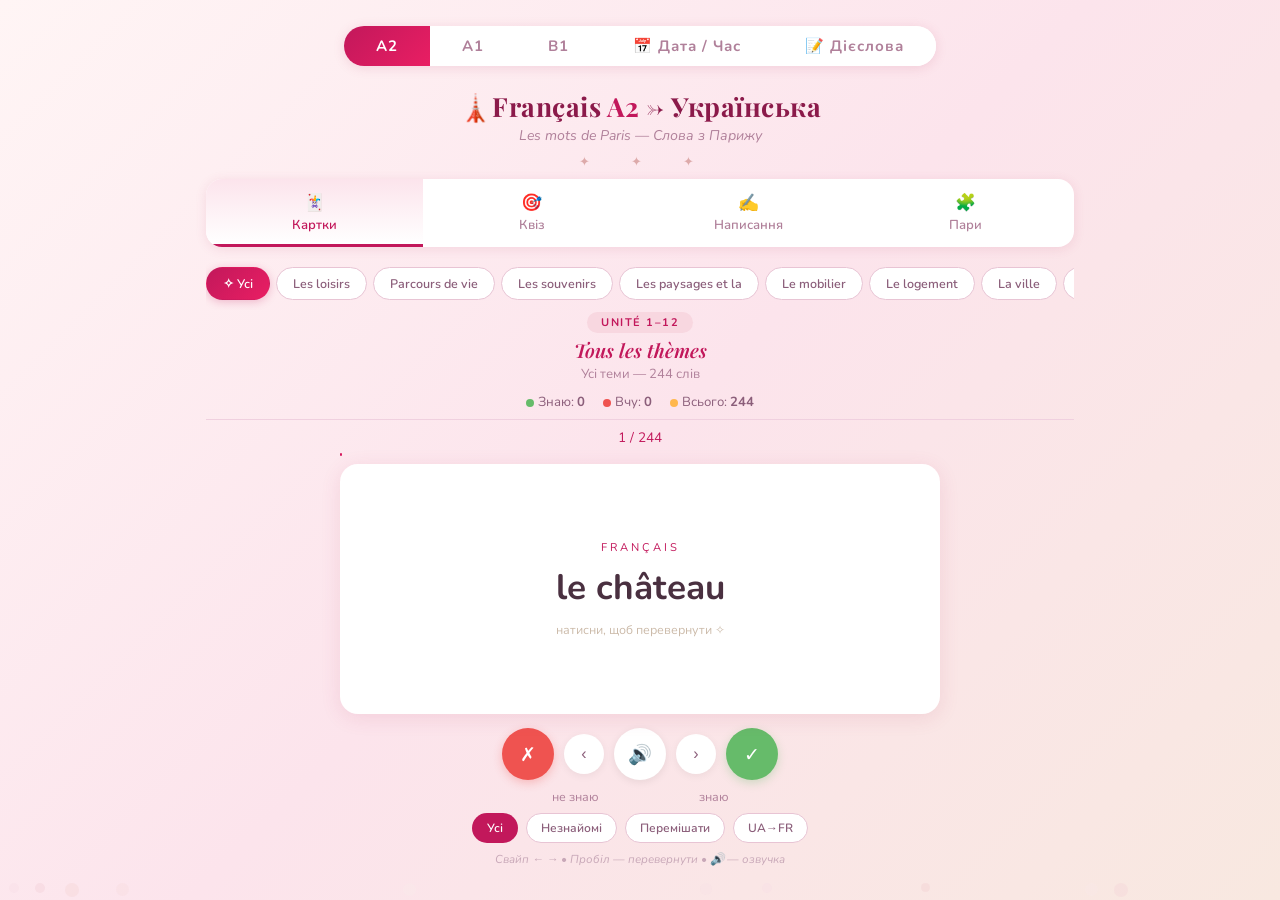
==== commit bae74588: "Add verbs module and local launch config Add a .claude/launch.json to run a local http-server and up" ====
--- a/index.html
+++ b/index.html
@@ -51,12 +51,12 @@
 /* ===== CARDS ===== */
 .cNum{text-align:center;color:#c2185b;font-size:.85em;margin-bottom:6px}
 .cBox{perspective:800px;cursor:pointer;margin:0 auto;max-width:600px}
-.cI{position:relative;height:220px;transition:transform .5s;transform-style:preserve-3d}
+.cI{position:relative;height:250px;transition:transform .5s;transform-style:preserve-3d}
 .cI.flipped{transform:rotateY(180deg)}
 .cF,.cB{position:absolute;inset:0;backface-visibility:hidden;border-radius:18px;display:flex;flex-direction:column;align-items:center;justify-content:center;padding:20px;background:#fff;box-shadow:0 4px 20px rgba(180,60,100,.12)}
 .cB{transform:rotateY(180deg);background:linear-gradient(135deg,#fff5f8,#fff)}
 .cL{font-size:.7em;letter-spacing:3px;color:#c2185b;text-transform:uppercase;margin-bottom:8px}
-.cW{font-size:1.6em;font-weight:700;color:#4a3040;text-align:center}
+.cW{font-size:2.2em;font-weight:700;color:#4a3040;text-align:center}
 .cH{font-size:.78em;color:#cba;margin-top:10px}
 .cCt{font-size:.75em;color:#d4a0b8;margin-top:6px;font-style:italic}
 .pF{height:3px;background:linear-gradient(90deg,#c2185b,#e91e63);border-radius:2px;transition:width .3s;margin-bottom:8px}
@@ -95,10 +95,10 @@
 .qP{height:3px;background:linear-gradient(90deg,#c2185b,#e91e63);border-radius:2px;transition:width .3s;margin-bottom:10px}
 .qHead{text-align:center;margin-bottom:12px}
 .qHead .ql{font-size:.82em;color:#b0809a}
-.qHead .qw{font-size:1.5em;font-weight:700;color:#4a3040;margin:4px 0}
+.qHead .qw{font-size:2em;font-weight:700;color:#4a3040;margin:4px 0}
 .qa2{width:44px;height:44px;border-radius:50%;border:none;background:#fff;color:#c2185b;font-size:1.1em;cursor:pointer;box-shadow:0 2px 8px rgba(0,0,0,.08);margin:4px auto;display:block}
 .qO{display:grid;grid-template-columns:1fr 1fr;gap:8px;max-width:500px;margin:0 auto}
-.qob{padding:14px 12px;border-radius:14px;border:2px solid #e8c4d4;background:#fff;font:600 14px 'Nunito',sans-serif;color:#4a3040;cursor:pointer;text-align:left;transition:all .2s;display:flex;align-items:center;gap:8px}
+.qob{padding:14px 12px;border-radius:14px;border:2px solid #e8c4d4;background:#fff;font:600 17px 'Nunito',sans-serif;color:#4a3040;cursor:pointer;text-align:left;transition:all .2s;display:flex;align-items:center;gap:8px}
 .qob:hover:not(.dis){border-color:#c2185b;background:#fff5f8}
 .qob .ol{display:inline-flex;width:26px;height:26px;border-radius:50%;background:#f8d7e0;color:#c2185b;font:700 12px 'Nunito',sans-serif;align-items:center;justify-content:center;flex-shrink:0}
 .qob.ok{border-color:#66bb6a;background:#e8f5e9}.qob.ok .ol{background:#66bb6a;color:#fff}
@@ -112,9 +112,9 @@
 .tyP{height:3px;background:linear-gradient(90deg,#c2185b,#e91e63);border-radius:2px;transition:width .3s;margin-bottom:10px}
 .tyHead{text-align:center;margin-bottom:12px}
 .tyHead .tyl{font-size:.82em;color:#b0809a}
-.tyHead .tyw{font-size:1.5em;font-weight:700;color:#4a3040;margin:4px 0}
+.tyHead .tyw{font-size:2em;font-weight:700;color:#4a3040;margin:4px 0}
 .tyHead .tyh{font-size:.75em;color:#cba;font-style:italic}
-.ti{width:100%;max-width:400px;display:block;margin:10px auto;padding:12px 16px;border-radius:12px;border:2px solid #e8c4d4;font:600 16px 'Nunito',sans-serif;color:#4a3040;text-align:center;outline:none;transition:border-color .2s}
+.ti{width:100%;max-width:400px;display:block;margin:10px auto;padding:12px 16px;border-radius:12px;border:2px solid #e8c4d4;font:600 19px 'Nunito',sans-serif;color:#4a3040;text-align:center;outline:none;transition:border-color .2s}
 .ti:focus{border-color:#c2185b}
 .ti.ok{border-color:#66bb6a;background:#e8f5e9}
 .ti.no{border-color:#ef5350;background:#ffebee}
@@ -126,7 +126,7 @@
 
 /* ===== MATCH ===== */
 .mG{display:grid;grid-template-columns:repeat(4,1fr);gap:8px;max-width:600px;margin:10px auto}
-.mc{padding:16px 8px;border-radius:12px;border:2px solid #e8c4d4;background:#fff;font:600 13px 'Nunito',sans-serif;color:#4a3040;cursor:pointer;transition:all .25s;text-align:center;min-height:54px;display:flex;align-items:center;justify-content:center}
+.mc{padding:16px 8px;border-radius:12px;border:2px solid #e8c4d4;background:#fff;font:600 16px 'Nunito',sans-serif;color:#4a3040;cursor:pointer;transition:all .25s;text-align:center;min-height:54px;display:flex;align-items:center;justify-content:center}
 .mc:hover:not(.mat){border-color:#c2185b;background:#fff5f8}
 .mc.sel{border-color:#c2185b;background:#fce4ec;box-shadow:0 0 0 2px rgba(194,24,91,.2)}
 .mc.mat{border-color:#66bb6a;background:#e8f5e9;opacity:.6;pointer-events:none}
@@ -142,7 +142,7 @@
 .dt-card{background:#fff;border-radius:18px;padding:24px;box-shadow:0 4px 20px rgba(180,60,100,.1);margin-bottom:16px}
 .dt-card h3{font-family:'Playfair Display',serif;color:#c2185b;font-size:1.15em;margin-bottom:12px;text-align:center}
 .dt-grid{display:grid;grid-template-columns:repeat(auto-fill,minmax(120px,1fr));gap:8px;margin-bottom:16px}
-.dt-item{padding:10px;border-radius:10px;background:#fce4ec;text-align:center;font:600 13px 'Nunito',sans-serif;color:#4a3040;cursor:default;transition:all .2s}
+.dt-item{padding:10px;border-radius:10px;background:#fce4ec;text-align:center;font:600 16px 'Nunito',sans-serif;color:#4a3040;cursor:default;transition:all .2s}
 .dt-item .fr{color:#c2185b;font-weight:700;font-size:1.05em}
 .dt-item .ua{font-size:.82em;color:#8b5e7a;margin-top:2px}
 
@@ -154,11 +154,11 @@
 .clock-hand-hour{stroke:#8b1a4a;stroke-width:4;stroke-linecap:round}
 .clock-hand-minute{stroke:#c2185b;stroke-width:3;stroke-linecap:round}
 .clock-center{fill:#c2185b}
-.clock-question{font-size:1.1em;font-weight:700;color:#4a3040;margin:12px 0 8px;text-align:center}
+.clock-question{font-size:1.5em;font-weight:700;color:#4a3040;margin:12px 0 8px;text-align:center}
 
 /* Exercise area */
 .ex-options{display:grid;grid-template-columns:1fr 1fr;gap:8px;max-width:400px;margin:10px auto}
-.ex-opt{padding:12px;border-radius:12px;border:2px solid #e8c4d4;background:#fff;font:600 14px 'Nunito',sans-serif;color:#4a3040;cursor:pointer;text-align:center;transition:all .2s}
+.ex-opt{padding:12px;border-radius:12px;border:2px solid #e8c4d4;background:#fff;font:600 17px 'Nunito',sans-serif;color:#4a3040;cursor:pointer;text-align:center;transition:all .2s}
 .ex-opt:hover:not(.dis){border-color:#c2185b;background:#fff5f8}
 .ex-opt.ok{border-color:#66bb6a;background:#e8f5e9}
 .ex-opt.no{border-color:#ef5350;background:#ffebee}
@@ -168,7 +168,7 @@
 
 /* Drag & order exercise */
 .order-list{display:flex;flex-direction:column;gap:6px;max-width:350px;margin:10px auto}
-.order-item{padding:12px 16px;border-radius:12px;border:2px solid #e8c4d4;background:#fff;font:600 14px 'Nunito',sans-serif;color:#4a3040;cursor:grab;transition:all .2s;display:flex;align-items:center;gap:10px;user-select:none}
+.order-item{padding:12px 16px;border-radius:12px;border:2px solid #e8c4d4;background:#fff;font:600 17px 'Nunito',sans-serif;color:#4a3040;cursor:grab;transition:all .2s;display:flex;align-items:center;gap:10px;user-select:none}
 .order-item:active{cursor:grabbing;box-shadow:0 4px 16px rgba(194,24,91,.2)}
 .order-item .num{width:26px;height:26px;border-radius:50%;background:#f8d7e0;color:#c2185b;font:700 12px 'Nunito',sans-serif;display:flex;align-items:center;justify-content:center;flex-shrink:0}
 .order-item.correct{border-color:#66bb6a;background:#e8f5e9}
@@ -191,6 +191,94 @@
 .ai{animation:slideIn .3s forwards}
 @keyframes slideOut{to{transform:translateX(-40px);opacity:0}}
 @keyframes slideIn{from{transform:translateX(40px);opacity:0}to{transform:translateX(0);opacity:1}}
+
+/* ===== VERB MODULE ===== */
+.vb-levels{display:flex;justify-content:center;gap:0;margin:0 auto 10px;background:#fff;border-radius:24px;overflow:hidden;box-shadow:0 2px 10px rgba(180,60,100,.12);width:fit-content}
+.vb-lvl{padding:8px 22px;font:700 13px 'Nunito',sans-serif;border:none;cursor:pointer;background:#fff;color:#b0809a;transition:all .3s}
+.vb-lvl.active{background:linear-gradient(135deg,#7b1fa2,#9c27b0);color:#fff}
+.vb-lvl:hover:not(.active){background:#f3e5f5;color:#7b1fa2}
+
+.vb-bar{display:flex;gap:6px;overflow-x:auto;padding:6px 0 10px;-webkit-overflow-scrolling:touch;scrollbar-width:none}
+.vb-bar::-webkit-scrollbar{display:none}
+.vb-pill{white-space:nowrap;padding:8px 16px;border-radius:20px;border:1.5px solid #ce93d8;background:#fff;color:#7b1fa2;font:600 14px 'Nunito',sans-serif;cursor:pointer;transition:all .2s;flex-shrink:0}
+.vb-pill.active{background:linear-gradient(135deg,#7b1fa2,#9c27b0);color:#fff;border-color:transparent;box-shadow:0 2px 8px rgba(123,31,162,.25)}
+
+.vb-nav{display:flex;background:#fff;border-radius:16px;overflow:hidden;box-shadow:0 2px 12px rgba(123,31,162,.1);margin-bottom:14px}
+.vb-nav-btn{flex:1;padding:11px 4px 9px;text-align:center;cursor:pointer;font:600 12.5px 'Nunito',sans-serif;color:#b0809a;border:none;background:transparent;transition:all .25s;border-bottom:3px solid transparent}
+.vb-nav-btn.active{color:#7b1fa2;background:linear-gradient(180deg,#f3e5f5,#fff);border-bottom-color:#7b1fa2}
+.vb-nav-btn .ni{font-size:1.3em;display:block;margin-bottom:2px}
+
+.vb-info{text-align:center;margin-bottom:10px}
+.vb-info .vb-tag{display:inline-block;background:#e1bee7;color:#7b1fa2;padding:3px 14px;border-radius:12px;font:700 11px 'Nunito',sans-serif;letter-spacing:1.5px;margin-bottom:4px}
+.vb-info .vb-verb{color:#7b1fa2;font-size:2.2em;font-style:italic;font-weight:700;font-family:'Playfair Display',serif}
+.vb-info .vb-ua{font-size:1.1em;color:#b0809a;margin-top:2px}
+.vb-info .vb-fam{font-size:.75em;color:#9c27b0;margin-top:4px;font-style:italic}
+
+/* Conjugation table */
+.conj-grid{display:grid;grid-template-columns:1fr 1fr;gap:10px;max-width:700px;margin:0 auto 16px}
+.conj-card{background:#fff;border-radius:14px;padding:16px;box-shadow:0 3px 14px rgba(123,31,162,.08);border-left:4px solid #ce93d8}
+.conj-card h4{font:700 16px 'Nunito',sans-serif;color:#7b1fa2;margin-bottom:8px;text-transform:uppercase;letter-spacing:1px}
+.conj-card .conj-row{display:flex;justify-content:space-between;padding:5px 0;font-size:1.15em;border-bottom:1px solid #f3e5f5}
+.conj-card .conj-row:last-child{border-bottom:none}
+.conj-card .conj-person{color:#b0809a;font-weight:600;min-width:60px}
+.conj-card .conj-form{color:#4a3040;font-weight:700}
+.conj-card .conj-ex{font-size:.95em;color:#9c27b0;font-style:italic;margin-top:8px;padding-top:6px;border-top:1px dashed #e1bee7}
+
+/* Verb flashcard */
+.vb-cBox{perspective:800px;cursor:pointer;margin:0 auto;max-width:600px}
+.vb-cI{position:relative;height:200px;transition:transform .5s;transform-style:preserve-3d}
+.vb-cI.flipped{transform:rotateY(180deg)}
+.vb-cF,.vb-cB{position:absolute;inset:0;backface-visibility:hidden;border-radius:18px;display:flex;flex-direction:column;align-items:center;justify-content:center;padding:20px;background:#fff;box-shadow:0 4px 20px rgba(123,31,162,.1)}
+.vb-cB{transform:rotateY(180deg);background:linear-gradient(135deg,#faf5ff,#fff)}
+.vb-prompt{font-size:.85em;color:#9c27b0;text-transform:uppercase;letter-spacing:2px;margin-bottom:6px}
+.vb-word{font-size:2.4em;font-weight:700;color:#4a3040;text-align:center}
+.vb-hint{font-size:.75em;color:#cba;margin-top:8px}
+.vb-tense-label{font-size:.82em;color:#7b1fa2;font-weight:600;margin-bottom:4px}
+
+/* Verb quiz */
+.vb-qO{display:grid;grid-template-columns:1fr 1fr;gap:8px;max-width:500px;margin:0 auto}
+.vb-qob{padding:14px 12px;border-radius:14px;border:2px solid #ce93d8;background:#fff;font:600 17px 'Nunito',sans-serif;color:#4a3040;cursor:pointer;text-align:center;transition:all .2s}
+.vb-qob:hover:not(.dis){border-color:#7b1fa2;background:#faf5ff}
+.vb-qob.ok{border-color:#66bb6a;background:#e8f5e9}
+.vb-qob.no{border-color:#ef5350;background:#ffebee}
+.vb-qob.dis{pointer-events:none;opacity:.85}
+
+/* Verb type */
+.vb-ti{width:100%;max-width:400px;display:block;margin:10px auto;padding:12px 16px;border-radius:12px;border:2px solid #ce93d8;font:600 19px 'Nunito',sans-serif;color:#4a3040;text-align:center;outline:none;transition:border-color .2s}
+.vb-ti:focus{border-color:#7b1fa2}
+.vb-ti.ok{border-color:#66bb6a;background:#e8f5e9}
+.vb-ti.no{border-color:#ef5350;background:#ffebee}
+
+/* Verb families */
+.vb-fam-card{background:#fff;border-radius:14px;padding:16px;box-shadow:0 3px 14px rgba(123,31,162,.08);margin-bottom:10px}
+.vb-fam-card h4{font:700 14px 'Nunito',sans-serif;color:#7b1fa2;margin-bottom:8px}
+.vb-fam-list{display:flex;flex-wrap:wrap;gap:6px}
+.vb-fam-item{padding:6px 14px;border-radius:16px;background:#f3e5f5;color:#7b1fa2;font:600 12.5px 'Nunito',sans-serif;cursor:pointer;transition:all .2s}
+.vb-fam-item:hover{background:#7b1fa2;color:#fff}
+
+/* Result overlay for verbs */
+.vb-rov{display:none;position:absolute;inset:0;background:rgba(250,245,255,.96);z-index:10;flex-direction:column;align-items:center;justify-content:center;border-radius:18px;text-align:center;padding:30px}
+.vb-rov.vis{display:flex}
+.vb-rov .ri{font-size:2em;margin-bottom:6px}
+.vb-rov .rt{font-family:'Playfair Display',serif;font-size:1.5em;color:#7b1fa2;margin-bottom:4px}
+.vb-rov .rs{font-size:2.5em;font-weight:700;color:#4a1a6a;margin:8px 0}
+.vb-rov button{margin-top:16px;padding:10px 28px;border-radius:20px;border:none;background:linear-gradient(135deg,#7b1fa2,#9c27b0);color:#fff;font:700 14px 'Nunito',sans-serif;cursor:pointer}
+
+.vb-pF{height:3px;background:linear-gradient(90deg,#7b1fa2,#9c27b0);border-radius:2px;transition:width .3s;margin-bottom:8px}
+.vb-score{text-align:center;font:600 14px 'Nunito',sans-serif;color:#7b1fa2;margin:8px 0}
+.vb-num{text-align:center;color:#9c27b0;font-size:.85em;margin-bottom:6px}
+
+.vb-btns{display:flex;justify-content:center;align-items:center;gap:10px;margin:14px 0 8px}
+.vb-ab{width:48px;height:48px;border-radius:50%;border:none;font-size:1.1em;cursor:pointer;transition:all .2s;display:flex;align-items:center;justify-content:center}
+.vb-ab:active{transform:scale(.92)}
+.vb-ab.no{background:#ef5350;color:#fff;box-shadow:0 3px 10px rgba(239,83,80,.3)}
+.vb-ab.ok{background:#66bb6a;color:#fff;box-shadow:0 3px 10px rgba(102,187,106,.3)}
+.vb-ab.sp{background:#fff;color:#7b1fa2;box-shadow:0 2px 8px rgba(0,0,0,.08)}
+.vb-ab.ar{background:#fff;color:#7b1fa2;box-shadow:0 2px 8px rgba(0,0,0,.06);width:38px;height:38px;font-size:.95em}
+
+.vb-mbar{display:flex;justify-content:center;gap:8px;margin:8px 0;flex-wrap:wrap}
+.vb-mbtn{padding:6px 12px;border-radius:16px;border:1.5px solid #ce93d8;background:#fff;color:#7b1fa2;font:600 11px 'Nunito',sans-serif;cursor:pointer;transition:all .2s}
+.vb-mbtn.active{background:#7b1fa2;color:#fff;border-color:transparent}
 
 /* ===== RESPONSIVE ===== */
 @media(max-width:600px){
@@ -200,6 +288,8 @@
   .ex-options{grid-template-columns:1fr}
   .dt-grid{grid-template-columns:repeat(2,1fr)}
   .level-btn{padding:8px 20px;font-size:13px}
+  .conj-grid{grid-template-columns:1fr}
+  .vb-qO{grid-template-columns:1fr}
 }
 </style>
 </head>
@@ -218,6 +308,7 @@
   <button class="level-btn" onclick="switchLevel('A1',this)">A1</button>
   <button class="level-btn" onclick="switchLevel('B1',this)">B1</button>
   <button class="level-btn" onclick="switchLevel('DT',this)">📅 Дата / Час</button>
+  <button class="level-btn" onclick="switchLevel('VERBS',this)">📝 Дієслова</button>
 </div>
 
 <div class="hdr">
@@ -507,6 +598,127 @@
         <div class="ex-score" id="dtQScore">Рахунок: 0 / 0</div>
       </div>
     </div>
+  </div>
+</div>
+
+<!-- ===== VERBS MODULE ===== -->
+<div id="verbsSection" style="display:none">
+  <!-- Sub-level tabs -->
+  <div class="vb-levels">
+    <button class="vb-lvl active" onclick="vbSwitchLvl('A1',this)">A1</button>
+    <button class="vb-lvl" onclick="vbSwitchLvl('A2',this)">A2</button>
+    <button class="vb-lvl" onclick="vbSwitchLvl('B1',this)">B1</button>
+    <button class="vb-lvl" onclick="vbSwitchLvl('B2',this)">B2</button>
+    <button class="vb-lvl" onclick="vbSwitchLvl('FAM',this)">Сімʼї</button>
+  </div>
+
+  <!-- Verb selector bar -->
+  <div id="vbBar" class="vb-bar"></div>
+
+  <!-- Mode nav -->
+  <div class="vb-nav">
+    <button class="vb-nav-btn active" onclick="vbSw('table')"><span class="ni">📋</span>Таблиця</button>
+    <button class="vb-nav-btn" onclick="vbSw('cards')"><span class="ni">🃏</span>Картки</button>
+    <button class="vb-nav-btn" onclick="vbSw('quiz')"><span class="ni">🎯</span>Квіз</button>
+    <button class="vb-nav-btn" onclick="vbSw('type')"><span class="ni">✍️</span>Написання</button>
+  </div>
+
+  <!-- Verb info header -->
+  <div class="vb-info">
+    <div class="vb-tag" id="vbTag">РІВЕНЬ A1</div>
+    <div class="vb-verb" id="vbVerb">parler</div>
+    <div class="vb-ua" id="vbUa">говорити</div>
+    <div class="vb-fam" id="vbFam"></div>
+  </div>
+
+  <!-- TABLE MODE -->
+  <div id="vbTable" class="scr active">
+    <div id="vbConjGrid" class="conj-grid"></div>
+  </div>
+
+  <!-- CARDS MODE -->
+  <div id="vbCards" class="scr">
+    <div class="sWrap">
+      <div class="vb-num"><span id="vbCN">1</span> / <span id="vbTN">0</span></div>
+      <div style="max-width:600px;margin:0 auto"><div class="vb-pF" id="vbPF" style="width:0%"></div></div>
+      <div class="vb-cBox" id="vbCBox">
+        <div class="vb-cI" id="vbCI">
+          <div class="vb-cF">
+            <div class="vb-prompt" id="vbFPr">parler — Présent</div>
+            <div class="vb-word" id="vbFW">je …?</div>
+            <div class="vb-hint">натисни, щоб перевернути ✧</div>
+          </div>
+          <div class="vb-cB">
+            <div class="vb-prompt" id="vbBPr">Відповідь</div>
+            <div class="vb-word" id="vbBW">je parle</div>
+          </div>
+        </div>
+      </div>
+      <div class="vb-btns">
+        <button class="vb-ab no" onclick="vbMk(0)">✗</button>
+        <button class="vb-ab ar" onclick="vbPv()">‹</button>
+        <button class="vb-ab sp" onclick="vbSpk()">🔊</button>
+        <button class="vb-ab ar" onclick="vbNx()">›</button>
+        <button class="vb-ab ok" onclick="vbMk(1)">✓</button>
+      </div>
+      <div class="vb-mbar">
+        <button class="vb-mbtn active" onclick="vbFilter('all',this)">Усі</button>
+        <button class="vb-mbtn" onclick="vbFilter('unknown',this)">Незнайомі</button>
+        <button class="vb-mbtn" onclick="vbFilter('shuffle',this)">Перемішати</button>
+      </div>
+      <div class="vb-rov" id="vbRov">
+        <div class="ri">📝</div>
+        <div class="rt">Excellent!</div>
+        <div class="rs" id="vbRSc">0%</div>
+        <button onclick="vbRestart()">Ще раз</button>
+      </div>
+    </div>
+  </div>
+
+  <!-- QUIZ MODE -->
+  <div id="vbQuiz" class="scr">
+    <div class="sWrap">
+      <div class="vb-score">Рахунок: <span id="vbQS">0</span> / <span id="vbQT">0</span></div>
+      <div class="vb-pF" id="vbQP" style="width:0%"></div>
+      <div style="text-align:center;margin-bottom:12px">
+        <div style="font-size:.82em;color:#b0809a" id="vbQL">Як правильно?</div>
+        <div style="font-size:2em;font-weight:700;color:#4a3040;margin:4px 0" id="vbQW">…</div>
+        <div style="font-size:.85em;color:#7b1fa2;font-weight:600" id="vbQTense"></div>
+      </div>
+      <div class="vb-qO" id="vbQO"></div>
+      <div class="vb-rov" id="vbQRov">
+        <div class="ri">📝</div>
+        <div class="rt">Résultat</div>
+        <div class="rs" id="vbQRSc">0%</div>
+        <button onclick="vbStartQuiz()">Ще раз</button>
+      </div>
+    </div>
+  </div>
+
+  <!-- TYPE MODE -->
+  <div id="vbType" class="scr">
+    <div class="sWrap">
+      <div class="vb-score">Рахунок: <span id="vbTS">0</span> / <span id="vbTT2">0</span></div>
+      <div class="vb-pF" id="vbTP" style="width:0%"></div>
+      <div style="text-align:center;margin-bottom:12px">
+        <div style="font-size:.82em;color:#b0809a" id="vbTL">Напишіть форму:</div>
+        <div style="font-size:2em;font-weight:700;color:#4a3040;margin:4px 0" id="vbTW">…</div>
+        <div style="font-size:.85em;color:#7b1fa2;font-weight:600" id="vbTTense"></div>
+      </div>
+      <input class="vb-ti" id="vbTI" placeholder="Введіть відповідь..." autocomplete="off" autocapitalize="off">
+      <div style="text-align:center;font:600 14px 'Nunito',sans-serif;margin-top:8px;min-height:24px" id="vbTF"></div>
+      <div class="vb-rov" id="vbTRov">
+        <div class="ri">📝</div>
+        <div class="rt">Résultat</div>
+        <div class="rs" id="vbTRSc">0%</div>
+        <button onclick="vbStartType()">Ще раз</button>
+      </div>
+    </div>
+  </div>
+
+  <!-- FAMILIES VIEW -->
+  <div id="vbFamilies" class="scr">
+    <div id="vbFamContent"></div>
   </div>
 </div>
 
@@ -1154,9 +1366,20 @@
   document.querySelectorAll('.level-btn').forEach(b=>b.classList.remove('active'));
   el.classList.add('active');
   
+  if(lvl==='VERBS'){
+    document.getElementById('flashcardsSection').style.display='none';
+    document.getElementById('dateTimeSection').style.display='none';
+    document.getElementById('verbsSection').style.display='block';
+    document.getElementById('mainTitle').innerHTML='📝 Français <span>A1–B2</span> — Дієслова';
+    document.getElementById('mainSub').textContent='Les verbes français — Французькі дієслова';
+    initVerbs();
+    return;
+  }
+
   if(lvl==='B1'){
     document.getElementById('flashcardsSection').style.display='block';
     document.getElementById('dateTimeSection').style.display='none';
+    document.getElementById('verbsSection').style.display='none';
     currentLevel='B1';
     V=V_B1; TM=TM_B1;
     document.getElementById('mainTitle').innerHTML='🗼Français <span>B1</span> → Українська';
@@ -1169,14 +1392,16 @@
   } else if(lvl==='DT'){
     document.getElementById('flashcardsSection').style.display='none';
     document.getElementById('dateTimeSection').style.display='block';
+    document.getElementById('verbsSection').style.display='none';
     document.getElementById('mainTitle').innerHTML='🗼Français <span>A1–B1</span> → Українська';
     document.getElementById('mainSub').textContent='La date, l\'heure, les mois — Дата, час, місяці';
     initDT();
     return;
   }
-  
+
   document.getElementById('flashcardsSection').style.display='block';
   document.getElementById('dateTimeSection').style.display='none';
+  document.getElementById('verbsSection').style.display='none';
   currentLevel=lvl;
   
   if(lvl==='A1'){
@@ -1607,6 +1832,1005 @@
 }
 function nextDtQuiz(){dtqIdx++;showDtQuiz()}
 
+// ========== VERB CONJUGATION MODULE ==========
+const PERSONS=['je','tu','il/elle','nous','vous','ils/elles'];
+const TENSE_NAMES={present:'Présent',passeCompose:'Passé composé',imparfait:'Imparfait',futur:'Futur simple',conditionnel:'Conditionnel',subjonctif:'Subjonctif'};
+const TENSE_KEYS=['present','passeCompose','imparfait','futur','conditionnel','subjonctif'];
+
+// Helper: generate regular -ER verb conjugations
+function conjER(inf,pp,aux){
+  const s=inf.slice(0,-2);
+  const pps=pp||s+'é';
+  const a=aux||'avoir';
+  const av=a==='avoir'?["j'ai","tu as","il a","nous avons","vous avez","ils ont"]:["je suis","tu es","il est","nous sommes","vous êtes","ils sont"];
+  return {
+    present:['je '+s+'e','tu '+s+'es','il '+s+'e','nous '+s+'ons','vous '+s+'ez','ils '+s+'ent'],
+    passeCompose:[av[0]+' '+pps,av[1]+' '+pps,av[2]+' '+pps,av[3]+' '+pps,av[4]+' '+pps,av[5]+' '+pps],
+    imparfait:['je '+s+'ais','tu '+s+'ais','il '+s+'ait','nous '+s+'ions','vous '+s+'iez','ils '+s+'aient'],
+    futur:['je '+inf+'ai','tu '+inf+'as','il '+inf+'a','nous '+inf+'ons','vous '+inf+'ez','ils '+inf+'ont'],
+    conditionnel:['je '+inf+'ais','tu '+inf+'ais','il '+inf+'ait','nous '+inf+'ions','vous '+inf+'iez','ils '+inf+'aient'],
+    subjonctif:['que je '+s+'e','que tu '+s+'es',"qu'il "+s+'e','que nous '+s+'ions','que vous '+s+'iez',"qu'ils "+s+'ent']
+  };
+}
+
+// Helper: generate regular -IR (2nd group) verb conjugations
+function conjIR(inf,pp){
+  const s=inf.slice(0,-2);
+  const pps=pp||s+'i';
+  const av=["j'ai","tu as","il a","nous avons","vous avez","ils ont"];
+  return {
+    present:['je '+s+'is','tu '+s+'is','il '+s+'it','nous '+s+'issons','vous '+s+'issez','ils '+s+'issent'],
+    passeCompose:[av[0]+' '+pps,av[1]+' '+pps,av[2]+' '+pps,av[3]+' '+pps,av[4]+' '+pps,av[5]+' '+pps],
+    imparfait:['je '+s+'issais','tu '+s+'issais','il '+s+'issait','nous '+s+'issions','vous '+s+'issiez','ils '+s+'issaient'],
+    futur:['je '+inf+'ai','tu '+inf+'as','il '+inf+'a','nous '+inf+'ons','vous '+inf+'ez','ils '+inf+'ont'],
+    conditionnel:['je '+inf+'ais','tu '+inf+'ais','il '+inf+'ait','nous '+inf+'ions','vous '+inf+'iez','ils '+inf+'aient'],
+    subjonctif:['que je '+s+'isse','que tu '+s+'isses',"qu'il "+s+'isse','que nous '+s+'issions','que vous '+s+'issiez',"qu'ils "+s+'issent']
+  };
+}
+
+const VERBS=[
+// ===== A1 (1-20) =====
+{fr:'être',ua:'бути',level:'A1',family:'être',conj:{
+  present:['je suis','tu es','il est','nous sommes','vous êtes','ils sont'],
+  passeCompose:["j'ai été",'tu as été','il a été','nous avons été','vous avez été','ils ont été'],
+  imparfait:["j'étais",'tu étais','il était','nous étions','vous étiez','ils étaient'],
+  futur:['je serai','tu seras','il sera','nous serons','vous serez','ils seront'],
+  conditionnel:['je serais','tu serais','il serait','nous serions','vous seriez','ils seraient'],
+  subjonctif:['que je sois','que tu sois',"qu'il soit",'que nous soyons','que vous soyez',"qu'ils soient"]
+},examples:['Je suis fatigué.','Il est français.']},
+
+{fr:'avoir',ua:'мати',level:'A1',family:'avoir',conj:{
+  present:["j'ai",'tu as','il a','nous avons','vous avez','ils ont'],
+  passeCompose:["j'ai eu",'tu as eu','il a eu','nous avons eu','vous avez eu','ils ont eu'],
+  imparfait:["j'avais",'tu avais','il avait','nous avions','vous aviez','ils avaient'],
+  futur:["j'aurai",'tu auras','il aura','nous aurons','vous aurez','ils auront'],
+  conditionnel:["j'aurais",'tu aurais','il aurait','nous aurions','vous auriez','ils auraient'],
+  subjonctif:["que j'aie",'que tu aies',"qu'il ait",'que nous ayons','que vous ayez',"qu'ils aient"]
+},examples:["J'ai faim.","J'ai 20 ans."]},
+
+{fr:'aller',ua:'йти',level:'A1',family:'aller',conj:{
+  present:['je vais','tu vas','il va','nous allons','vous allez','ils vont'],
+  passeCompose:['je suis allé','tu es allé','il est allé','nous sommes allés','vous êtes allés','ils sont allés'],
+  imparfait:["j'allais",'tu allais','il allait','nous allions','vous alliez','ils allaient'],
+  futur:["j'irai",'tu iras','il ira','nous irons','vous irez','ils iront'],
+  conditionnel:["j'irais",'tu irais','il irait','nous irions','vous iriez','ils iraient'],
+  subjonctif:["que j'aille",'que tu ailles',"qu'il aille",'que nous allions','que vous alliez',"qu'ils aillent"]
+},examples:['Je vais au travail.','Nous allons partir.']},
+
+{fr:'faire',ua:'робити',level:'A1',family:'faire',conj:{
+  present:['je fais','tu fais','il fait','nous faisons','vous faites','ils font'],
+  passeCompose:["j'ai fait",'tu as fait','il a fait','nous avons fait','vous avez fait','ils ont fait'],
+  imparfait:['je faisais','tu faisais','il faisait','nous faisions','vous faisiez','ils faisaient'],
+  futur:['je ferai','tu feras','il fera','nous ferons','vous ferez','ils feront'],
+  conditionnel:['je ferais','tu ferais','il ferait','nous ferions','vous feriez','ils feraient'],
+  subjonctif:['que je fasse','que tu fasses',"qu'il fasse",'que nous fassions','que vous fassiez',"qu'ils fassent"]
+},examples:['Je fais du sport.','Il fait beau.']},
+
+{fr:'dire',ua:'говорити, казати',level:'A1',family:'dire',conj:{
+  present:['je dis','tu dis','il dit','nous disons','vous dites','ils disent'],
+  passeCompose:["j'ai dit",'tu as dit','il a dit','nous avons dit','vous avez dit','ils ont dit'],
+  imparfait:['je disais','tu disais','il disait','nous disions','vous disiez','ils disaient'],
+  futur:['je dirai','tu diras','il dira','nous dirons','vous direz','ils diront'],
+  conditionnel:['je dirais','tu dirais','il dirait','nous dirions','vous diriez','ils diraient'],
+  subjonctif:['que je dise','que tu dises',"qu'il dise",'que nous disions','que vous disiez',"qu'ils disent"]
+},examples:['Je dis la vérité.','Qu\'est-ce que tu dis ?']},
+
+{fr:'pouvoir',ua:'могти',level:'A1',family:null,conj:{
+  present:['je peux','tu peux','il peut','nous pouvons','vous pouvez','ils peuvent'],
+  passeCompose:["j'ai pu",'tu as pu','il a pu','nous avons pu','vous avez pu','ils ont pu'],
+  imparfait:['je pouvais','tu pouvais','il pouvait','nous pouvions','vous pouviez','ils pouvaient'],
+  futur:['je pourrai','tu pourras','il pourra','nous pourrons','vous pourrez','ils pourront'],
+  conditionnel:['je pourrais','tu pourrais','il pourrait','nous pourrions','vous pourriez','ils pourraient'],
+  subjonctif:['que je puisse','que tu puisses',"qu'il puisse",'que nous puissions','que vous puissiez',"qu'ils puissent"]
+},examples:['Je peux venir.','Tu peux m\'aider ?']},
+
+{fr:'vouloir',ua:'хотіти',level:'A1',family:null,conj:{
+  present:['je veux','tu veux','il veut','nous voulons','vous voulez','ils veulent'],
+  passeCompose:["j'ai voulu",'tu as voulu','il a voulu','nous avons voulu','vous avez voulu','ils ont voulu'],
+  imparfait:['je voulais','tu voulais','il voulait','nous voulions','vous vouliez','ils voulaient'],
+  futur:['je voudrai','tu voudras','il voudra','nous voudrons','vous voudrez','ils voudront'],
+  conditionnel:['je voudrais','tu voudrais','il voudrait','nous voudrions','vous voudriez','ils voudraient'],
+  subjonctif:['que je veuille','que tu veuilles',"qu'il veuille",'que nous voulions','que vous vouliez',"qu'ils veuillent"]
+},examples:['Je veux partir.','Je voudrais un café.']},
+
+{fr:'voir',ua:'бачити',level:'A1',family:null,conj:{
+  present:['je vois','tu vois','il voit','nous voyons','vous voyez','ils voient'],
+  passeCompose:["j'ai vu",'tu as vu','il a vu','nous avons vu','vous avez vu','ils ont vu'],
+  imparfait:['je voyais','tu voyais','il voyait','nous voyions','vous voyiez','ils voyaient'],
+  futur:['je verrai','tu verras','il verra','nous verrons','vous verrez','ils verront'],
+  conditionnel:['je verrais','tu verrais','il verrait','nous verrions','vous verriez','ils verraient'],
+  subjonctif:['que je voie','que tu voies',"qu'il voie",'que nous voyions','que vous voyiez',"qu'ils voient"]
+},examples:['Je vois la tour Eiffel.','Tu vois ce que je veux dire ?']},
+
+{fr:'savoir',ua:'знати',level:'A1',family:null,conj:{
+  present:['je sais','tu sais','il sait','nous savons','vous savez','ils savent'],
+  passeCompose:["j'ai su",'tu as su','il a su','nous avons su','vous avez su','ils ont su'],
+  imparfait:['je savais','tu savais','il savait','nous savions','vous saviez','ils savaient'],
+  futur:['je saurai','tu sauras','il saura','nous saurons','vous saurez','ils sauront'],
+  conditionnel:['je saurais','tu saurais','il saurait','nous saurions','vous sauriez','ils sauraient'],
+  subjonctif:['que je sache','que tu saches',"qu'il sache",'que nous sachions','que vous sachiez',"qu'ils sachent"]
+},examples:['Je sais nager.','Tu sais où il habite ?']},
+
+{fr:'venir',ua:'приходити',level:'A1',family:'venir',conj:{
+  present:['je viens','tu viens','il vient','nous venons','vous venez','ils viennent'],
+  passeCompose:['je suis venu','tu es venu','il est venu','nous sommes venus','vous êtes venus','ils sont venus'],
+  imparfait:['je venais','tu venais','il venait','nous venions','vous veniez','ils venaient'],
+  futur:['je viendrai','tu viendras','il viendra','nous viendrons','vous viendrez','ils viendront'],
+  conditionnel:['je viendrais','tu viendrais','il viendrait','nous viendrions','vous viendriez','ils viendraient'],
+  subjonctif:['que je vienne','que tu viennes',"qu'il vienne",'que nous venions','que vous veniez',"qu'ils viennent"]
+},examples:['Je viens de Paris.','Il vient demain.']},
+
+{fr:'prendre',ua:'брати',level:'A1',family:'prendre',conj:{
+  present:['je prends','tu prends','il prend','nous prenons','vous prenez','ils prennent'],
+  passeCompose:["j'ai pris",'tu as pris','il a pris','nous avons pris','vous avez pris','ils ont pris'],
+  imparfait:['je prenais','tu prenais','il prenait','nous prenions','vous preniez','ils prenaient'],
+  futur:['je prendrai','tu prendras','il prendra','nous prendrons','vous prendrez','ils prendront'],
+  conditionnel:['je prendrais','tu prendrais','il prendrait','nous prendrions','vous prendriez','ils prendraient'],
+  subjonctif:['que je prenne','que tu prennes',"qu'il prenne",'que nous prenions','que vous preniez',"qu'ils prennent"]
+},examples:['Je prends le métro.','Prenez un café !']},
+
+{fr:'mettre',ua:'ставити, класти',level:'A1',family:'mettre',conj:{
+  present:['je mets','tu mets','il met','nous mettons','vous mettez','ils mettent'],
+  passeCompose:["j'ai mis",'tu as mis','il a mis','nous avons mis','vous avez mis','ils ont mis'],
+  imparfait:['je mettais','tu mettais','il mettait','nous mettions','vous mettiez','ils mettaient'],
+  futur:['je mettrai','tu mettras','il mettra','nous mettrons','vous mettrez','ils mettront'],
+  conditionnel:['je mettrais','tu mettrais','il mettrait','nous mettrions','vous mettriez','ils mettraient'],
+  subjonctif:['que je mette','que tu mettes',"qu'il mette",'que nous mettions','que vous mettiez',"qu'ils mettent"]
+},examples:['Je mets la table.','Mets ton manteau !']},
+
+{fr:'donner',ua:'давати',level:'A1',family:null,conj:conjER('donner'),examples:['Je donne un cadeau.','Donne-moi la main.']},
+{fr:'parler',ua:'говорити',level:'A1',family:null,conj:conjER('parler'),examples:['Je parle français.','Nous parlons de politique.']},
+{fr:'aimer',ua:'любити',level:'A1',family:null,conj:conjER('aimer'),examples:["J'aime la France.","J'aime lire."]},
+{fr:'trouver',ua:'знаходити',level:'A1',family:null,conj:conjER('trouver'),examples:['Je trouve ça intéressant.','Tu trouves la solution.']},
+{fr:'penser',ua:'думати',level:'A1',family:null,conj:conjER('penser'),examples:['Je pense à toi.','Qu\'est-ce que tu penses ?']},
+{fr:'demander',ua:'питати',level:'A1',family:null,conj:conjER('demander'),examples:['Je demande une information.','Il demande pardon.']},
+{fr:'travailler',ua:'працювати',level:'A1',family:null,conj:conjER('travailler'),examples:['Je travaille à Paris.','Nous travaillons ensemble.']},
+{fr:'arriver',ua:'приходити, прибувати',level:'A1',family:null,conj:conjER('arriver','arrivé','être'),examples:['Je suis arrivé en retard.','Le train arrive à 9h.']},
+
+// ===== A2 (21-40) =====
+{fr:'partir',ua:'їхати, відʼїжджати',level:'A2',family:null,conj:{
+  present:['je pars','tu pars','il part','nous partons','vous partez','ils partent'],
+  passeCompose:['je suis parti','tu es parti','il est parti','nous sommes partis','vous êtes partis','ils sont partis'],
+  imparfait:['je partais','tu partais','il partait','nous partions','vous partiez','ils partaient'],
+  futur:['je partirai','tu partiras','il partira','nous partirons','vous partirez','ils partiront'],
+  conditionnel:['je partirais','tu partirais','il partirait','nous partirions','vous partiriez','ils partiraient'],
+  subjonctif:['que je parte','que tu partes',"qu'il parte",'que nous partions','que vous partiez',"qu'ils partent"]
+},examples:['Je pars demain.','Il est parti ce matin.']},
+
+{fr:'rester',ua:'залишатися',level:'A2',family:null,conj:conjER('rester','resté','être'),examples:['Je reste à la maison.','Restez ici !']},
+{fr:'entrer',ua:'входити',level:'A2',family:null,conj:conjER('entrer','entré','être'),examples:['J\'entre dans la classe.','Il est entré sans frapper.']},
+
+{fr:'sortir',ua:'виходити',level:'A2',family:null,conj:{
+  present:['je sors','tu sors','il sort','nous sortons','vous sortez','ils sortent'],
+  passeCompose:['je suis sorti','tu es sorti','il est sorti','nous sommes sortis','vous êtes sortis','ils sont sortis'],
+  imparfait:['je sortais','tu sortais','il sortait','nous sortions','vous sortiez','ils sortaient'],
+  futur:['je sortirai','tu sortiras','il sortira','nous sortirons','vous sortirez','ils sortiront'],
+  conditionnel:['je sortirais','tu sortirais','il sortirait','nous sortirions','vous sortiriez','ils sortiraient'],
+  subjonctif:['que je sorte','que tu sortes',"qu'il sorte",'que nous sortions','que vous sortiez',"qu'ils sortent"]
+},examples:['Je sors ce soir.','Sortez vos livres !']},
+
+{fr:'monter',ua:'підніматися',level:'A2',family:null,conj:conjER('monter','monté','être'),examples:['Je monte au deuxième étage.','Il est monté dans le bus.']},
+{fr:'descendre',ua:'спускатися',level:'A2',family:null,conj:{
+  present:['je descends','tu descends','il descend','nous descendons','vous descendez','ils descendent'],
+  passeCompose:['je suis descendu','tu es descendu','il est descendu','nous sommes descendus','vous êtes descendus','ils sont descendus'],
+  imparfait:['je descendais','tu descendais','il descendait','nous descendions','vous descendiez','ils descendaient'],
+  futur:['je descendrai','tu descendras','il descendra','nous descendrons','vous descendrez','ils descendront'],
+  conditionnel:['je descendrais','tu descendrais','il descendrait','nous descendrions','vous descendriez','ils descendraient'],
+  subjonctif:['que je descende','que tu descendes',"qu'il descende",'que nous descendions','que vous descendiez',"qu'ils descendent"]
+},examples:['Je descends les escaliers.','Descendez du bus !']},
+
+{fr:'retourner',ua:'повертатися',level:'A2',family:null,conj:conjER('retourner','retourné','être'),examples:['Je retourne chez moi.','Il est retourné en France.']},
+{fr:'tomber',ua:'падати',level:'A2',family:null,conj:conjER('tomber','tombé','être'),examples:['Je suis tombé.','La neige tombe.']},
+{fr:'passer',ua:'проводити, проходити',level:'A2',family:null,conj:conjER('passer'),examples:['Je passe un examen.','Le temps passe vite.']},
+{fr:'commencer',ua:'починати',level:'A2',family:null,conj:(function(){const c=conjER('commencer');c.present[3]='nous commençons';c.imparfait=['je commençais','tu commençais','il commençait','nous commencions','vous commenciez','ils commençaient'];return c})(),examples:['Je commence à travailler.','Le film commence.']},
+{fr:'continuer',ua:'продовжувати',level:'A2',family:null,conj:conjER('continuer'),examples:['Je continue à étudier.','Continuez tout droit.']},
+
+{fr:'finir',ua:'закінчувати',level:'A2',family:null,conj:conjIR('finir'),examples:['Je finis mon travail.','Le cours finit à 17h.']},
+{fr:'choisir',ua:'вибирати',level:'A2',family:null,conj:conjIR('choisir'),examples:['Je choisis un livre.','Choisissez votre plat.']},
+
+{fr:'attendre',ua:'чекати',level:'A2',family:null,conj:{
+  present:["j'attends",'tu attends','il attend','nous attendons','vous attendez','ils attendent'],
+  passeCompose:["j'ai attendu",'tu as attendu','il a attendu','nous avons attendu','vous avez attendu','ils ont attendu'],
+  imparfait:["j'attendais",'tu attendais','il attendait','nous attendions','vous attendiez','ils attendaient'],
+  futur:["j'attendrai",'tu attendras','il attendra','nous attendrons','vous attendrez','ils attendront'],
+  conditionnel:["j'attendrais",'tu attendrais','il attendrait','nous attendrions','vous attendriez','ils attendraient'],
+  subjonctif:["que j'attende",'que tu attendes',"qu'il attende",'que nous attendions','que vous attendiez',"qu'ils attendent"]
+},examples:["J'attends le bus.","Attendez un moment !"]},
+
+{fr:'entendre',ua:'чути',level:'A2',family:null,conj:{
+  present:["j'entends",'tu entends','il entend','nous entendons','vous entendez','ils entendent'],
+  passeCompose:["j'ai entendu",'tu as entendu','il a entendu','nous avons entendu','vous avez entendu','ils ont entendu'],
+  imparfait:["j'entendais",'tu entendais','il entendait','nous entendions','vous entendiez','ils entendaient'],
+  futur:["j'entendrai",'tu entendras','il entendra','nous entendrons','vous entendrez','ils entendront'],
+  conditionnel:["j'entendrais",'tu entendrais','il entendrait','nous entendrions','vous entendriez','ils entendraient'],
+  subjonctif:["que j'entende",'que tu entendes',"qu'il entende",'que nous entendions','que vous entendiez',"qu'ils entendent"]
+},examples:["J'entends de la musique.","Tu entends ce bruit ?"]},
+
+{fr:'répondre',ua:'відповідати',level:'A2',family:null,conj:{
+  present:['je réponds','tu réponds','il répond','nous répondons','vous répondez','ils répondent'],
+  passeCompose:["j'ai répondu",'tu as répondu','il a répondu','nous avons répondu','vous avez répondu','ils ont répondu'],
+  imparfait:['je répondais','tu répondais','il répondait','nous répondions','vous répondiez','ils répondaient'],
+  futur:['je répondrai','tu répondras','il répondra','nous répondrons','vous répondrez','ils répondront'],
+  conditionnel:['je répondrais','tu répondrais','il répondrait','nous répondrions','vous répondriez','ils répondraient'],
+  subjonctif:['que je réponde','que tu répondes',"qu'il réponde",'que nous répondions','que vous répondiez',"qu'ils répondent"]
+},examples:['Je réponds à la question.','Répondez au téléphone !']},
+
+{fr:'comprendre',ua:'розуміти',level:'A2',family:'prendre',conj:{
+  present:['je comprends','tu comprends','il comprend','nous comprenons','vous comprenez','ils comprennent'],
+  passeCompose:["j'ai compris",'tu as compris','il a compris','nous avons compris','vous avez compris','ils ont compris'],
+  imparfait:['je comprenais','tu comprenais','il comprenait','nous comprenions','vous compreniez','ils comprenaient'],
+  futur:['je comprendrai','tu comprendras','il comprendra','nous comprendrons','vous comprendrez','ils comprendront'],
+  conditionnel:['je comprendrais','tu comprendrais','il comprendrait','nous comprendrions','vous comprendriez','ils comprendraient'],
+  subjonctif:['que je comprenne','que tu comprennes',"qu'il comprenne",'que nous comprenions','que vous compreniez',"qu'ils comprennent"]
+},examples:['Je comprends le français.','Vous comprenez ?']},
+
+{fr:'apprendre',ua:'вчити',level:'A2',family:'prendre',conj:{
+  present:["j'apprends",'tu apprends','il apprend','nous apprenons','vous apprenez','ils apprennent'],
+  passeCompose:["j'ai appris",'tu as appris','il a appris','nous avons appris','vous avez appris','ils ont appris'],
+  imparfait:["j'apprenais",'tu apprenais','il apprenait','nous apprenions','vous appreniez','ils apprenaient'],
+  futur:["j'apprendrai",'tu apprendras','il apprendra','nous apprendrons','vous apprendrez','ils apprendront'],
+  conditionnel:["j'apprendrais",'tu apprendrais','il apprendrait','nous apprendrions','vous apprendriez','ils apprendraient'],
+  subjonctif:["que j'apprenne",'que tu apprennes',"qu'il apprenne",'que nous apprenions','que vous appreniez',"qu'ils apprennent"]
+},examples:["J'apprends le français.","Il apprend vite."]},
+
+{fr:'croire',ua:'вірити',level:'A2',family:null,conj:{
+  present:['je crois','tu crois','il croit','nous croyons','vous croyez','ils croient'],
+  passeCompose:["j'ai cru",'tu as cru','il a cru','nous avons cru','vous avez cru','ils ont cru'],
+  imparfait:['je croyais','tu croyais','il croyait','nous croyions','vous croyiez','ils croyaient'],
+  futur:['je croirai','tu croiras','il croira','nous croirons','vous croirez','ils croiront'],
+  conditionnel:['je croirais','tu croirais','il croirait','nous croirions','vous croiriez','ils croiraient'],
+  subjonctif:['que je croie','que tu croies',"qu'il croie",'que nous croyions','que vous croyiez',"qu'ils croient"]
+},examples:['Je crois que oui.','Tu crois en Dieu ?']},
+
+{fr:'vivre',ua:'жити',level:'A2',family:null,conj:{
+  present:['je vis','tu vis','il vit','nous vivons','vous vivez','ils vivent'],
+  passeCompose:["j'ai vécu",'tu as vécu','il a vécu','nous avons vécu','vous avez vécu','ils ont vécu'],
+  imparfait:['je vivais','tu vivais','il vivait','nous vivions','vous viviez','ils vivaient'],
+  futur:['je vivrai','tu vivras','il vivra','nous vivrons','vous vivrez','ils vivront'],
+  conditionnel:['je vivrais','tu vivrais','il vivrait','nous vivrions','vous vivriez','ils vivraient'],
+  subjonctif:['que je vive','que tu vives',"qu'il vive",'que nous vivions','que vous viviez',"qu'ils vivent"]
+},examples:['Je vis en France.','Vivre à Paris est cher.']},
+
+// ===== B1 (41-60) =====
+{fr:'devenir',ua:'ставати',level:'B1',family:'venir',conj:{
+  present:['je deviens','tu deviens','il devient','nous devenons','vous devenez','ils deviennent'],
+  passeCompose:['je suis devenu','tu es devenu','il est devenu','nous sommes devenus','vous êtes devenus','ils sont devenus'],
+  imparfait:['je devenais','tu devenais','il devenait','nous devenions','vous deveniez','ils devenaient'],
+  futur:['je deviendrai','tu deviendras','il deviendra','nous deviendrons','vous deviendrez','ils deviendront'],
+  conditionnel:['je deviendrais','tu deviendrais','il deviendrait','nous deviendrions','vous deviendriez','ils deviendraient'],
+  subjonctif:['que je devienne','que tu deviennes',"qu'il devienne",'que nous devenions','que vous deveniez',"qu'ils deviennent"]
+},examples:['Il devient médecin.','Ça devient difficile.']},
+
+{fr:'tenir',ua:'тримати',level:'B1',family:null,conj:{
+  present:['je tiens','tu tiens','il tient','nous tenons','vous tenez','ils tiennent'],
+  passeCompose:["j'ai tenu",'tu as tenu','il a tenu','nous avons tenu','vous avez tenu','ils ont tenu'],
+  imparfait:['je tenais','tu tenais','il tenait','nous tenions','vous teniez','ils tenaient'],
+  futur:['je tiendrai','tu tiendras','il tiendra','nous tiendrons','vous tiendrez','ils tiendront'],
+  conditionnel:['je tiendrais','tu tiendrais','il tiendrait','nous tiendrions','vous tiendriez','ils tiendraient'],
+  subjonctif:['que je tienne','que tu tiennes',"qu'il tienne",'que nous tenions','que vous teniez',"qu'ils tiennent"]
+},examples:['Je tiens un livre.','Tiens bon !']},
+
+{fr:'suivre',ua:'слідувати',level:'B1',family:null,conj:{
+  present:['je suis','tu suis','il suit','nous suivons','vous suivez','ils suivent'],
+  passeCompose:["j'ai suivi",'tu as suivi','il a suivi','nous avons suivi','vous avez suivi','ils ont suivi'],
+  imparfait:['je suivais','tu suivais','il suivait','nous suivions','vous suiviez','ils suivaient'],
+  futur:['je suivrai','tu suivras','il suivra','nous suivrons','vous suivrez','ils suivront'],
+  conditionnel:['je suivrais','tu suivrais','il suivrait','nous suivrions','vous suivriez','ils suivraient'],
+  subjonctif:['que je suive','que tu suives',"qu'il suive",'que nous suivions','que vous suiviez',"qu'ils suivent"]
+},examples:['Je suis un cours de français.','Suivez-moi !']},
+
+{fr:'permettre',ua:'дозволяти',level:'B1',family:'mettre',conj:{
+  present:['je permets','tu permets','il permet','nous permettons','vous permettez','ils permettent'],
+  passeCompose:["j'ai permis",'tu as permis','il a permis','nous avons permis','vous avez permis','ils ont permis'],
+  imparfait:['je permettais','tu permettais','il permettait','nous permettions','vous permettiez','ils permettaient'],
+  futur:['je permettrai','tu permettras','il permettra','nous permettrons','vous permettrez','ils permettront'],
+  conditionnel:['je permettrais','tu permettrais','il permettrait','nous permettrions','vous permettriez','ils permettraient'],
+  subjonctif:['que je permette','que tu permettes',"qu'il permette",'que nous permettions','que vous permettiez',"qu'ils permettent"]
+},examples:['Permettez-moi de parler.','Le temps le permet.']},
+
+{fr:'promettre',ua:'обіцяти',level:'B1',family:'mettre',conj:{
+  present:['je promets','tu promets','il promet','nous promettons','vous promettez','ils promettent'],
+  passeCompose:["j'ai promis",'tu as promis','il a promis','nous avons promis','vous avez promis','ils ont promis'],
+  imparfait:['je promettais','tu promettais','il promettait','nous promettions','vous promettiez','ils promettaient'],
+  futur:['je promettrai','tu promettras','il promettra','nous promettrons','vous promettrez','ils promettront'],
+  conditionnel:['je promettrais','tu promettrais','il promettrait','nous promettrions','vous promettriez','ils promettraient'],
+  subjonctif:['que je promette','que tu promettes',"qu'il promette",'que nous promettions','que vous promettiez',"qu'ils promettent"]
+},examples:['Je te promets.','Il a promis de venir.']},
+
+{fr:'recevoir',ua:'отримувати',level:'B1',family:null,conj:{
+  present:['je reçois','tu reçois','il reçoit','nous recevons','vous recevez','ils reçoivent'],
+  passeCompose:["j'ai reçu",'tu as reçu','il a reçu','nous avons reçu','vous avez reçu','ils ont reçu'],
+  imparfait:['je recevais','tu recevais','il recevait','nous recevions','vous receviez','ils recevaient'],
+  futur:['je recevrai','tu recevras','il recevra','nous recevrons','vous recevrez','ils recevront'],
+  conditionnel:['je recevrais','tu recevrais','il recevrait','nous recevrions','vous recevriez','ils recevraient'],
+  subjonctif:['que je reçoive','que tu reçoives',"qu'il reçoive",'que nous recevions','que vous receviez',"qu'ils reçoivent"]
+},examples:["J'ai reçu un cadeau.",'Nous recevons des invités.']},
+
+{fr:'envoyer',ua:'відправляти',level:'B1',family:null,conj:{
+  present:["j'envoie",'tu envoies','il envoie','nous envoyons','vous envoyez','ils envoient'],
+  passeCompose:["j'ai envoyé",'tu as envoyé','il a envoyé','nous avons envoyé','vous avez envoyé','ils ont envoyé'],
+  imparfait:["j'envoyais",'tu envoyais','il envoyait','nous envoyions','vous envoyiez','ils envoyaient'],
+  futur:["j'enverrai",'tu enverras','il enverra','nous enverrons','vous enverrez','ils enverront'],
+  conditionnel:["j'enverrais",'tu enverrais','il enverrait','nous enverrions','vous enverriez','ils enverraient'],
+  subjonctif:["que j'envoie",'que tu envoies',"qu'il envoie",'que nous envoyions','que vous envoyiez',"qu'ils envoient"]
+},examples:["J'envoie un message.","Envoyez-moi l'adresse."]},
+
+{fr:'servir',ua:'служити, подавати',level:'B1',family:null,conj:{
+  present:['je sers','tu sers','il sert','nous servons','vous servez','ils servent'],
+  passeCompose:["j'ai servi",'tu as servi','il a servi','nous avons servi','vous avez servi','ils ont servi'],
+  imparfait:['je servais','tu servais','il servait','nous servions','vous serviez','ils servaient'],
+  futur:['je servirai','tu serviras','il servira','nous servirons','vous servirez','ils serviront'],
+  conditionnel:['je servirais','tu servirais','il servirait','nous servirions','vous serviriez','ils serviraient'],
+  subjonctif:['que je serve','que tu serves',"qu'il serve",'que nous servions','que vous serviez',"qu'ils servent"]
+},examples:['Je sers le dîner.','À quoi ça sert ?']},
+
+{fr:'sentir',ua:'відчувати',level:'B1',family:null,conj:{
+  present:['je sens','tu sens','il sent','nous sentons','vous sentez','ils sentent'],
+  passeCompose:["j'ai senti",'tu as senti','il a senti','nous avons senti','vous avez senti','ils ont senti'],
+  imparfait:['je sentais','tu sentais','il sentait','nous sentions','vous sentiez','ils sentaient'],
+  futur:['je sentirai','tu sentiras','il sentira','nous sentirons','vous sentirez','ils sentiront'],
+  conditionnel:['je sentirais','tu sentirais','il sentirait','nous sentirions','vous sentiriez','ils sentiraient'],
+  subjonctif:['que je sente','que tu sentes',"qu'il sente",'que nous sentions','que vous sentiez',"qu'ils sentent"]
+},examples:['Je sens le parfum.','Comment tu te sens ?']},
+
+{fr:'dormir',ua:'спати',level:'B1',family:null,conj:{
+  present:['je dors','tu dors','il dort','nous dormons','vous dormez','ils dorment'],
+  passeCompose:["j'ai dormi",'tu as dormi','il a dormi','nous avons dormi','vous avez dormi','ils ont dormi'],
+  imparfait:['je dormais','tu dormais','il dormait','nous dormions','vous dormiez','ils dormaient'],
+  futur:['je dormirai','tu dormiras','il dormira','nous dormirons','vous dormirez','ils dormiront'],
+  conditionnel:['je dormirais','tu dormirais','il dormirait','nous dormirions','vous dormiriez','ils dormiraient'],
+  subjonctif:['que je dorme','que tu dormes',"qu'il dorme",'que nous dormions','que vous dormiez',"qu'ils dorment"]
+},examples:['Je dors bien.','Il dort encore.']},
+
+{fr:'courir',ua:'бігти',level:'B1',family:null,conj:{
+  present:['je cours','tu cours','il court','nous courons','vous courez','ils courent'],
+  passeCompose:["j'ai couru",'tu as couru','il a couru','nous avons couru','vous avez couru','ils ont couru'],
+  imparfait:['je courais','tu courais','il courait','nous courions','vous couriez','ils couraient'],
+  futur:['je courrai','tu courras','il courra','nous courrons','vous courrez','ils courront'],
+  conditionnel:['je courrais','tu courrais','il courrait','nous courrions','vous courriez','ils courraient'],
+  subjonctif:['que je coure','que tu coures',"qu'il coure",'que nous courions','que vous couriez',"qu'ils courent"]
+},examples:['Je cours tous les matins.','Il court vite.']},
+
+{fr:'lire',ua:'читати',level:'B1',family:null,conj:{
+  present:['je lis','tu lis','il lit','nous lisons','vous lisez','ils lisent'],
+  passeCompose:["j'ai lu",'tu as lu','il a lu','nous avons lu','vous avez lu','ils ont lu'],
+  imparfait:['je lisais','tu lisais','il lisait','nous lisions','vous lisiez','ils lisaient'],
+  futur:['je lirai','tu liras','il lira','nous lirons','vous lirez','ils liront'],
+  conditionnel:['je lirais','tu lirais','il lirait','nous lirions','vous liriez','ils liraient'],
+  subjonctif:['que je lise','que tu lises',"qu'il lise",'que nous lisions','que vous lisiez',"qu'ils lisent"]
+},examples:['Je lis un roman.','Lisez ce texte.']},
+
+{fr:'écrire',ua:'писати',level:'B1',family:'écrire',conj:{
+  present:["j'écris",'tu écris','il écrit','nous écrivons','vous écrivez','ils écrivent'],
+  passeCompose:["j'ai écrit",'tu as écrit','il a écrit','nous avons écrit','vous avez écrit','ils ont écrit'],
+  imparfait:["j'écrivais",'tu écrivais','il écrivait','nous écrivions','vous écriviez','ils écrivaient'],
+  futur:["j'écrirai",'tu écriras','il écrira','nous écrirons','vous écrirez','ils écriront'],
+  conditionnel:["j'écrirais",'tu écrirais','il écrirait','nous écririons','vous écririez','ils écriraient'],
+  subjonctif:["que j'écrive",'que tu écrives',"qu'il écrive",'que nous écrivions','que vous écriviez',"qu'ils écrivent"]
+},examples:["J'écris une lettre.",'Écrivez votre nom.']},
+
+{fr:'conduire',ua:'керувати',level:'B1',family:null,conj:{
+  present:['je conduis','tu conduis','il conduit','nous conduisons','vous conduisez','ils conduisent'],
+  passeCompose:["j'ai conduit",'tu as conduit','il a conduit','nous avons conduit','vous avez conduit','ils ont conduit'],
+  imparfait:['je conduisais','tu conduisais','il conduisait','nous conduisions','vous conduisiez','ils conduisaient'],
+  futur:['je conduirai','tu conduiras','il conduira','nous conduirons','vous conduirez','ils conduiront'],
+  conditionnel:['je conduirais','tu conduirais','il conduirait','nous conduirions','vous conduiriez','ils conduiraient'],
+  subjonctif:['que je conduise','que tu conduises',"qu'il conduise",'que nous conduisions','que vous conduisiez',"qu'ils conduisent"]
+},examples:['Je conduis ma voiture.','Il conduit bien.']},
+
+{fr:'construire',ua:'будувати',level:'B1',family:null,conj:{
+  present:['je construis','tu construis','il construit','nous construisons','vous construisez','ils construisent'],
+  passeCompose:["j'ai construit",'tu as construit','il a construit','nous avons construit','vous avez construit','ils ont construit'],
+  imparfait:['je construisais','tu construisais','il construisait','nous construisions','vous construisiez','ils construisaient'],
+  futur:['je construirai','tu construiras','il construira','nous construirons','vous construirez','ils construiront'],
+  conditionnel:['je construirais','tu construirais','il construirait','nous construirions','vous construiriez','ils construiraient'],
+  subjonctif:['que je construise','que tu construises',"qu'il construise",'que nous construisions','que vous construisiez',"qu'ils construisent"]
+},examples:['On construit un immeuble.','Ils ont construit un pont.']},
+
+{fr:'produire',ua:'виробляти',level:'B1',family:null,conj:{
+  present:['je produis','tu produis','il produit','nous produisons','vous produisez','ils produisent'],
+  passeCompose:["j'ai produit",'tu as produit','il a produit','nous avons produit','vous avez produit','ils ont produit'],
+  imparfait:['je produisais','tu produisais','il produisait','nous produisions','vous produisiez','ils produisaient'],
+  futur:['je produirai','tu produiras','il produira','nous produirons','vous produirez','ils produiront'],
+  conditionnel:['je produirais','tu produirais','il produirait','nous produirions','vous produiriez','ils produiraient'],
+  subjonctif:['que je produise','que tu produises',"qu'il produise",'que nous produisions','que vous produisiez',"qu'ils produisent"]
+},examples:['La France produit du vin.','Ce pays produit beaucoup.']},
+
+{fr:'offrir',ua:'пропонувати, дарувати',level:'B1',family:null,conj:{
+  present:["j'offre",'tu offres','il offre','nous offrons','vous offrez','ils offrent'],
+  passeCompose:["j'ai offert",'tu as offert','il a offert','nous avons offert','vous avez offert','ils ont offert'],
+  imparfait:["j'offrais",'tu offrais','il offrait','nous offrions','vous offriez','ils offraient'],
+  futur:["j'offrirai",'tu offriras','il offrira','nous offrirons','vous offrirez','ils offriront'],
+  conditionnel:["j'offrirais",'tu offrirais','il offrirait','nous offririons','vous offririez','ils offriraient'],
+  subjonctif:["que j'offre",'que tu offres',"qu'il offre",'que nous offrions','que vous offriez',"qu'ils offrent"]
+},examples:["J'offre un cadeau.",'Il offre des fleurs.']},
+
+{fr:'ouvrir',ua:'відкривати',level:'B1',family:null,conj:{
+  present:["j'ouvre",'tu ouvres','il ouvre','nous ouvrons','vous ouvrez','ils ouvrent'],
+  passeCompose:["j'ai ouvert",'tu as ouvert','il a ouvert','nous avons ouvert','vous avez ouvert','ils ont ouvert'],
+  imparfait:["j'ouvrais",'tu ouvrais','il ouvrait','nous ouvrions','vous ouvriez','ils ouvraient'],
+  futur:["j'ouvrirai",'tu ouvriras','il ouvrira','nous ouvrirons','vous ouvrirez','ils ouvriront'],
+  conditionnel:["j'ouvrirais",'tu ouvrirais','il ouvrirait','nous ouvririons','vous ouvririez','ils ouvriraient'],
+  subjonctif:["que j'ouvre",'que tu ouvres',"qu'il ouvre",'que nous ouvrions','que vous ouvriez',"qu'ils ouvrent"]
+},examples:["J'ouvre la porte.",'Ouvrez vos livres !']},
+
+{fr:'couvrir',ua:'покривати',level:'B1',family:null,conj:{
+  present:['je couvre','tu couvres','il couvre','nous couvrons','vous couvrez','ils couvrent'],
+  passeCompose:["j'ai couvert",'tu as couvert','il a couvert','nous avons couvert','vous avez couvert','ils ont couvert'],
+  imparfait:['je couvrais','tu couvrais','il couvrait','nous couvrions','vous couvriez','ils couvraient'],
+  futur:['je couvrirai','tu couvriras','il couvrira','nous couvrirons','vous couvrirez','ils couvriront'],
+  conditionnel:['je couvrirais','tu couvrirais','il couvrirait','nous couvririons','vous couvririez','ils couvriraient'],
+  subjonctif:['que je couvre','que tu couvres',"qu'il couvre",'que nous couvrions','que vous couvriez',"qu'ils couvrent"]
+},examples:['La neige couvre la ville.','Couvre-toi bien !']},
+
+{fr:'souffrir',ua:'страждати',level:'B1',family:null,conj:{
+  present:['je souffre','tu souffres','il souffre','nous souffrons','vous souffrez','ils souffrent'],
+  passeCompose:["j'ai souffert",'tu as souffert','il a souffert','nous avons souffert','vous avez souffert','ils ont souffert'],
+  imparfait:['je souffrais','tu souffrais','il souffrait','nous souffrions','vous souffriez','ils souffraient'],
+  futur:['je souffrirai','tu souffriras','il souffrira','nous souffrirons','vous souffrirez','ils souffriront'],
+  conditionnel:['je souffrirais','tu souffrirais','il souffrirait','nous souffririons','vous souffririez','ils souffriraient'],
+  subjonctif:['que je souffre','que tu souffres',"qu'il souffre",'que nous souffrions','que vous souffriez',"qu'ils souffrent"]
+},examples:['Je souffre du dos.','Il a souffert beaucoup.']},
+
+// ===== B2 (61-120) =====
+{fr:'admettre',ua:'визнавати',level:'B2',family:'mettre',conj:{
+  present:["j'admets",'tu admets','il admet','nous admettons','vous admettez','ils admettent'],
+  passeCompose:["j'ai admis",'tu as admis','il a admis','nous avons admis','vous avez admis','ils ont admis'],
+  imparfait:["j'admettais",'tu admettais','il admettait','nous admettions','vous admettiez','ils admettaient'],
+  futur:["j'admettrai",'tu admettras','il admettra','nous admettrons','vous admettrez','ils admettront'],
+  conditionnel:["j'admettrais",'tu admettrais','il admettrait','nous admettrions','vous admettriez','ils admettraient'],
+  subjonctif:["que j'admette",'que tu admettes',"qu'il admette",'que nous admettions','que vous admettiez',"qu'ils admettent"]
+},examples:["J'admets mon erreur.",'Il faut admettre la vérité.']},
+
+{fr:'améliorer',ua:'покращувати',level:'B2',family:null,conj:conjER('améliorer'),examples:["J'améliore mon français.",'Il faut améliorer la situation.']},
+{fr:'analyser',ua:'аналізувати',level:'B2',family:null,conj:conjER('analyser'),examples:["J'analyse les données.",'Analysons le problème.']},
+
+{fr:'apparaître',ua:"з'являтися",level:'B2',family:null,conj:{
+  present:["j'apparais",'tu apparais','il apparaît','nous apparaissons','vous apparaissez','ils apparaissent'],
+  passeCompose:["j'ai apparu",'tu as apparu','il a apparu','nous avons apparu','vous avez apparu','ils ont apparu'],
+  imparfait:["j'apparaissais",'tu apparaissais','il apparaissait','nous apparaissions','vous apparaissiez','ils apparaissaient'],
+  futur:["j'apparaîtrai",'tu apparaîtras','il apparaîtra','nous apparaîtrons','vous apparaîtrez','ils apparaîtront'],
+  conditionnel:["j'apparaîtrais",'tu apparaîtrais','il apparaîtrait','nous apparaîtrions','vous apparaîtriez','ils apparaîtraient'],
+  subjonctif:["que j'apparaisse",'que tu apparaisses',"qu'il apparaisse",'que nous apparaissions','que vous apparaissiez',"qu'ils apparaissent"]
+},examples:['Le soleil apparaît.','Un problème apparaît.']},
+
+{fr:'appartenir',ua:'належати',level:'B2',family:'tenir',conj:{
+  present:["j'appartiens",'tu appartiens','il appartient','nous appartenons','vous appartenez','ils appartiennent'],
+  passeCompose:["j'ai appartenu",'tu as appartenu','il a appartenu','nous avons appartenu','vous avez appartenu','ils ont appartenu'],
+  imparfait:["j'appartenais",'tu appartenais','il appartenait','nous appartenions','vous apparteniez','ils appartenaient'],
+  futur:["j'appartiendrai",'tu appartiendras','il appartiendra','nous appartiendrons','vous appartiendrez','ils appartiendront'],
+  conditionnel:["j'appartiendrais",'tu appartiendrais','il appartiendrait','nous appartiendrions','vous appartiendriez','ils appartiendraient'],
+  subjonctif:["que j'appartienne",'que tu appartiennes',"qu'il appartienne",'que nous appartenions','que vous apparteniez',"qu'ils appartiennent"]
+},examples:['Ce livre m\'appartient.','Il appartient au club.']},
+
+{fr:'atteindre',ua:'досягати',level:'B2',family:null,conj:{
+  present:["j'atteins",'tu atteins','il atteint','nous atteignons','vous atteignez','ils atteignent'],
+  passeCompose:["j'ai atteint",'tu as atteint','il a atteint','nous avons atteint','vous avez atteint','ils ont atteint'],
+  imparfait:["j'atteignais",'tu atteignais','il atteignait','nous atteignions','vous atteigniez','ils atteignaient'],
+  futur:["j'atteindrai",'tu atteindras','il atteindra','nous atteindrons','vous atteindrez','ils atteindront'],
+  conditionnel:["j'atteindrais",'tu atteindrais','il atteindrait','nous atteindrions','vous atteindriez','ils atteindraient'],
+  subjonctif:["que j'atteigne",'que tu atteignes',"qu'il atteigne",'que nous atteignions','que vous atteigniez',"qu'ils atteignent"]
+},examples:["J'ai atteint mon objectif.",'Nous atteindrons le sommet.']},
+
+{fr:'augmenter',ua:'збільшувати',level:'B2',family:null,conj:conjER('augmenter'),examples:['Les prix augmentent.','Il faut augmenter le budget.']},
+{fr:'comparer',ua:'порівнювати',level:'B2',family:null,conj:conjER('comparer'),examples:['Je compare les prix.','On ne peut pas comparer.']},
+{fr:'concerner',ua:'стосуватися',level:'B2',family:null,conj:conjER('concerner'),examples:['Ça me concerne.','Cette loi concerne tous.']},
+{fr:'considérer',ua:'вважати',level:'B2',family:null,conj:(function(){const c=conjER('considérer');c.present=['je considère','tu considères','il considère','nous considérons','vous considérez','ils considèrent'];c.subjonctif=['que je considère','que tu considères',"qu'il considère",'que nous considérions','que vous considériez',"qu'ils considèrent"];return c})(),examples:['Je considère que c\'est vrai.','Il est considéré comme un expert.']},
+{fr:'constituer',ua:'становити',level:'B2',family:null,conj:conjER('constituer'),examples:['Cela constitue un problème.','Ces éléments constituent la base.']},
+{fr:'contribuer',ua:'сприяти',level:'B2',family:null,conj:conjER('contribuer'),examples:['Je contribue au projet.','Tout le monde contribue.']},
+
+{fr:'convaincre',ua:'переконувати',level:'B2',family:null,conj:{
+  present:['je convaincs','tu convaincs','il convainc','nous convainquons','vous convainquez','ils convainquent'],
+  passeCompose:["j'ai convaincu",'tu as convaincu','il a convaincu','nous avons convaincu','vous avez convaincu','ils ont convaincu'],
+  imparfait:['je convainquais','tu convainquais','il convainquait','nous convainquions','vous convainquiez','ils convainquaient'],
+  futur:['je convaincrai','tu convaincras','il convaincra','nous convaincrons','vous convaincrez','ils convaincront'],
+  conditionnel:['je convaincrais','tu convaincrais','il convaincrait','nous convaincrions','vous convaincriez','ils convaincraient'],
+  subjonctif:['que je convainque','que tu convainques',"qu'il convainque",'que nous convainquions','que vous convainquiez',"qu'ils convainquent"]
+},examples:['Je vais te convaincre.','Il m\'a convaincu.']},
+
+{fr:'décider',ua:'вирішувати',level:'B2',family:null,conj:conjER('décider'),examples:['Je décide de partir.','C\'est décidé !']},
+{fr:'définir',ua:'визначати',level:'B2',family:null,conj:conjIR('définir'),examples:['Je définis les objectifs.','Définissons les règles.']},
+{fr:'démontrer',ua:'доводити',level:'B2',family:null,conj:conjER('démontrer'),examples:['Je démontre ma théorie.','Les faits démontrent le contraire.']},
+{fr:'développer',ua:'розвивати',level:'B2',family:null,conj:conjER('développer'),examples:['Je développe une application.','Le pays se développe.']},
+{fr:'distinguer',ua:'розрізняти',level:'B2',family:null,conj:conjER('distinguer'),examples:['Je distingue les deux.','Il faut distinguer les cas.']},
+{fr:'établir',ua:'встановлювати',level:'B2',family:null,conj:conjIR('établir'),examples:["J'établis un plan.",'Les règles sont établies.']},
+{fr:'éviter',ua:'уникати',level:'B2',family:null,conj:conjER('éviter'),examples:["J'évite les erreurs.",'Évitez le stress.']},
+{fr:'expliquer',ua:'пояснювати',level:'B2',family:null,conj:conjER('expliquer'),examples:["J'explique la leçon.",'Expliquez-moi !']},
+{fr:'exprimer',ua:'виражати',level:'B2',family:null,conj:conjER('exprimer'),examples:["J'exprime mon opinion.",'Exprimez vos idées.']},
+{fr:'former',ua:'формувати',level:'B2',family:null,conj:conjER('former'),examples:['Je forme les étudiants.','Ça forme un cercle.']},
+{fr:'garantir',ua:'гарантувати',level:'B2',family:null,conj:conjIR('garantir'),examples:['Je garantis la qualité.','Rien n\'est garanti.']},
+{fr:'imaginer',ua:'уявляти',level:'B2',family:null,conj:conjER('imaginer'),examples:["J'imagine un monde meilleur.",'Imaginez la scène.']},
+
+{fr:'inclure',ua:'включати',level:'B2',family:null,conj:{
+  present:["j'inclus",'tu inclus','il inclut','nous incluons','vous incluez','ils incluent'],
+  passeCompose:["j'ai inclus",'tu as inclus','il a inclus','nous avons inclus','vous avez inclus','ils ont inclus'],
+  imparfait:["j'incluais",'tu incluais','il incluait','nous incluions','vous incluiez','ils incluaient'],
+  futur:["j'inclurai",'tu incluras','il inclura','nous inclurons','vous inclurez','ils incluront'],
+  conditionnel:["j'inclurais",'tu inclurais','il inclurait','nous inclurions','vous incluriez','ils incluraient'],
+  subjonctif:["que j'inclue",'que tu inclues',"qu'il inclue",'que nous incluions','que vous incluiez',"qu'ils incluent"]
+},examples:["J'inclus tous les détails.",'Le prix inclut le transport.']},
+
+{fr:'indiquer',ua:'вказувати',level:'B2',family:null,conj:conjER('indiquer'),examples:["J'indique le chemin.",'Indiquez votre nom.']},
+{fr:'influencer',ua:'впливати',level:'B2',family:null,conj:(function(){const c=conjER('influencer');c.present[3]='nous influençons';c.imparfait=['j\'influençais','tu influençais','il influençait','nous influencions','vous influenciez','ils influençaient'];return c})(),examples:['La météo influence notre humeur.','Il m\'a influencé.']},
+
+{fr:'interpréter',ua:'тлумачити',level:'B2',family:null,conj:(function(){const c=conjER('interpréter');c.present=["j'interprète",'tu interprètes','il interprète','nous interprétons','vous interprétez','ils interprètent'];return c})(),examples:["J'interprète le texte.",'Comment interpréter ce résultat ?']},
+
+{fr:'maintenir',ua:'підтримувати',level:'B2',family:'tenir',conj:{
+  present:['je maintiens','tu maintiens','il maintient','nous maintenons','vous maintenez','ils maintiennent'],
+  passeCompose:["j'ai maintenu",'tu as maintenu','il a maintenu','nous avons maintenu','vous avez maintenu','ils ont maintenu'],
+  imparfait:['je maintenais','tu maintenais','il maintenait','nous maintenions','vous mainteniez','ils maintenaient'],
+  futur:['je maintiendrai','tu maintiendras','il maintiendra','nous maintiendrons','vous maintiendrez','ils maintiendront'],
+  conditionnel:['je maintiendrais','tu maintiendrais','il maintiendrait','nous maintiendrions','vous maintiendriez','ils maintiendraient'],
+  subjonctif:['que je maintienne','que tu maintiennes',"qu'il maintienne",'que nous maintenions','que vous mainteniez',"qu'ils maintiennent"]
+},examples:['Je maintiens ma position.','Maintenez le cap !']},
+
+{fr:'mentionner',ua:'згадувати',level:'B2',family:null,conj:conjER('mentionner'),examples:['Je mentionne ce fait.','Il a mentionné ton nom.']},
+{fr:'observer',ua:'спостерігати',level:'B2',family:null,conj:conjER('observer'),examples:["J'observe les étoiles.",'Observez bien.']},
+{fr:'participer',ua:'брати участь',level:'B2',family:null,conj:conjER('participer'),examples:['Je participe au projet.','Tout le monde participe.']},
+{fr:'préciser',ua:'уточнювати',level:'B2',family:null,conj:conjER('préciser'),examples:['Je précise ma pensée.','Précisez votre demande.']},
+
+{fr:'prévoir',ua:'передбачати',level:'B2',family:null,conj:{
+  present:['je prévois','tu prévois','il prévoit','nous prévoyons','vous prévoyez','ils prévoient'],
+  passeCompose:["j'ai prévu",'tu as prévu','il a prévu','nous avons prévu','vous avez prévu','ils ont prévu'],
+  imparfait:['je prévoyais','tu prévoyais','il prévoyait','nous prévoyions','vous prévoyiez','ils prévoyaient'],
+  futur:['je prévoirai','tu prévoiras','il prévoira','nous prévoirons','vous prévoirez','ils prévoiront'],
+  conditionnel:['je prévoirais','tu prévoirais','il prévoirait','nous prévoirions','vous prévoiriez','ils prévoiraient'],
+  subjonctif:['que je prévoie','que tu prévoies',"qu'il prévoie",'que nous prévoyions','que vous prévoyiez',"qu'ils prévoient"]
+},examples:['Je prévois de la pluie.','Tout est prévu.']},
+
+{fr:'prouver',ua:'доводити',level:'B2',family:null,conj:conjER('prouver'),examples:['Je prouve mon innocence.','Prouvez-le !']},
+{fr:'représenter',ua:'представляти',level:'B2',family:null,conj:conjER('représenter'),examples:['Je représente mon pays.','Cela représente un grand progrès.']},
+{fr:'révéler',ua:'розкривати',level:'B2',family:null,conj:(function(){const c=conjER('révéler');c.present=['je révèle','tu révèles','il révèle','nous révélons','vous révélez','ils révèlent'];return c})(),examples:['Je révèle un secret.','L\'étude révèle des résultats.']},
+
+{fr:'soutenir',ua:'підтримувати',level:'B2',family:'tenir',conj:{
+  present:['je soutiens','tu soutiens','il soutient','nous soutenons','vous soutenez','ils soutiennent'],
+  passeCompose:["j'ai soutenu",'tu as soutenu','il a soutenu','nous avons soutenu','vous avez soutenu','ils ont soutenu'],
+  imparfait:['je soutenais','tu soutenais','il soutenait','nous soutenions','vous souteniez','ils soutenaient'],
+  futur:['je soutiendrai','tu soutiendras','il soutiendra','nous soutiendrons','vous soutiendrez','ils soutiendront'],
+  conditionnel:['je soutiendrais','tu soutiendrais','il soutiendrait','nous soutiendrions','vous soutiendriez','ils soutiendraient'],
+  subjonctif:['que je soutienne','que tu soutiennes',"qu'il soutienne",'que nous soutenions','que vous souteniez',"qu'ils soutiennent"]
+},examples:['Je soutiens cette idée.','Il soutient sa famille.']},
+
+{fr:'supposer',ua:'припускати',level:'B2',family:null,conj:conjER('supposer'),examples:['Je suppose que oui.','Supposons que c\'est vrai.']},
+{fr:'traiter',ua:'обробляти, розглядати',level:'B2',family:null,conj:conjER('traiter'),examples:['Je traite le sujet.','Comment traiter ce problème ?']},
+{fr:'utiliser',ua:'використовувати',level:'B2',family:null,conj:conjER('utiliser'),examples:["J'utilise un ordinateur.",'Utilisez la porte principale.']},
+{fr:'vérifier',ua:'перевіряти',level:'B2',family:null,conj:conjER('vérifier'),examples:['Je vérifie les données.','Vérifiez votre réponse.']},
+{fr:'justifier',ua:'обґрунтовувати',level:'B2',family:null,conj:conjER('justifier'),examples:['Je justifie ma décision.','Justifiez votre choix.']},
+{fr:'résumer',ua:'підсумовувати',level:'B2',family:null,conj:conjER('résumer'),examples:['Je résume le texte.','Résumez en trois lignes.']},
+{fr:'examiner',ua:'досліджувати',level:'B2',family:null,conj:conjER('examiner'),examples:["J'examine le dossier.",'Le médecin examine le patient.']},
+{fr:'appliquer',ua:'застосовувати',level:'B2',family:null,conj:conjER('appliquer'),examples:["J'applique la règle.",'Appliquez cette méthode.']},
+{fr:'adapter',ua:'адаптувати',level:'B2',family:null,conj:conjER('adapter'),examples:["Je m'adapte vite.",'Adaptez votre discours.']},
+{fr:'négocier',ua:'вести переговори',level:'B2',family:null,conj:conjER('négocier'),examples:['Je négocie un contrat.','Il faut négocier.']},
+{fr:'publier',ua:'публікувати',level:'B2',family:null,conj:conjER('publier'),examples:['Je publie un article.','Le livre a été publié.']},
+
+{fr:'réduire',ua:'зменшувати',level:'B2',family:null,conj:{
+  present:['je réduis','tu réduis','il réduit','nous réduisons','vous réduisez','ils réduisent'],
+  passeCompose:["j'ai réduit",'tu as réduit','il a réduit','nous avons réduit','vous avez réduit','ils ont réduit'],
+  imparfait:['je réduisais','tu réduisais','il réduisait','nous réduisions','vous réduisiez','ils réduisaient'],
+  futur:['je réduirai','tu réduiras','il réduira','nous réduirons','vous réduirez','ils réduiront'],
+  conditionnel:['je réduirais','tu réduirais','il réduirait','nous réduirions','vous réduiriez','ils réduiraient'],
+  subjonctif:['que je réduise','que tu réduises',"qu'il réduise",'que nous réduisions','que vous réduisiez',"qu'ils réduisent"]
+},examples:['Je réduis mes dépenses.','Il faut réduire la pollution.']},
+
+{fr:'reconnaître',ua:'впізнавати',level:'B2',family:null,conj:{
+  present:['je reconnais','tu reconnais','il reconnaît','nous reconnaissons','vous reconnaissez','ils reconnaissent'],
+  passeCompose:["j'ai reconnu",'tu as reconnu','il a reconnu','nous avons reconnu','vous avez reconnu','ils ont reconnu'],
+  imparfait:['je reconnaissais','tu reconnaissais','il reconnaissait','nous reconnaissions','vous reconnaissiez','ils reconnaissaient'],
+  futur:['je reconnaîtrai','tu reconnaîtras','il reconnaîtra','nous reconnaîtrons','vous reconnaîtrez','ils reconnaîtront'],
+  conditionnel:['je reconnaîtrais','tu reconnaîtrais','il reconnaîtrait','nous reconnaîtrions','vous reconnaîtriez','ils reconnaîtraient'],
+  subjonctif:['que je reconnaisse','que tu reconnaisses',"qu'il reconnaisse",'que nous reconnaissions','que vous reconnaissiez',"qu'ils reconnaissent"]
+},examples:['Je reconnais cette chanson.','Il ne m\'a pas reconnu.']},
+
+{fr:'refuser',ua:'відмовляти',level:'B2',family:null,conj:conjER('refuser'),examples:['Je refuse cette offre.','Il a refusé de partir.']},
+{fr:'accepter',ua:'приймати',level:'B2',family:null,conj:conjER('accepter'),examples:["J'accepte votre invitation.",'Il accepte les conditions.']},
+
+{fr:'dépendre',ua:'залежати',level:'B2',family:null,conj:{
+  present:['je dépends','tu dépends','il dépend','nous dépendons','vous dépendez','ils dépendent'],
+  passeCompose:["j'ai dépendu",'tu as dépendu','il a dépendu','nous avons dépendu','vous avez dépendu','ils ont dépendu'],
+  imparfait:['je dépendais','tu dépendais','il dépendait','nous dépendions','vous dépendiez','ils dépendaient'],
+  futur:['je dépendrai','tu dépendras','il dépendra','nous dépendrons','vous dépendrez','ils dépendront'],
+  conditionnel:['je dépendrais','tu dépendrais','il dépendrait','nous dépendrions','vous dépendriez','ils dépendraient'],
+  subjonctif:['que je dépende','que tu dépendes',"qu'il dépende",'que nous dépendions','que vous dépendiez',"qu'ils dépendent"]
+},examples:['Ça dépend.','Je dépends de toi.']},
+
+{fr:'intervenir',ua:'втручатися',level:'B2',family:'venir',conj:{
+  present:["j'interviens",'tu interviens','il intervient','nous intervenons','vous intervenez','ils interviennent'],
+  passeCompose:['je suis intervenu','tu es intervenu','il est intervenu','nous sommes intervenus','vous êtes intervenus','ils sont intervenus'],
+  imparfait:["j'intervenais",'tu intervenais','il intervenait','nous intervenions','vous interveniez','ils intervenaient'],
+  futur:["j'interviendrai",'tu interviendras','il interviendra','nous interviendrons','vous interviendrez','ils interviendront'],
+  conditionnel:["j'interviendrais",'tu interviendrais','il interviendrait','nous interviendrions','vous interviendriez','ils interviendraient'],
+  subjonctif:["que j'intervienne",'que tu interviennes',"qu'il intervienne",'que nous intervenions','que vous interveniez',"qu'ils interviennent"]
+},examples:['La police est intervenue.','Il faut intervenir.']},
+
+{fr:'organiser',ua:'організовувати',level:'B2',family:null,conj:conjER('organiser'),examples:["J'organise une fête.",'Organisons une réunion.']},
+
+// Additional B2 verbs to reach ~120
+{fr:'devoir',ua:'мусити, бути повинним',level:'B2',family:null,conj:{
+  present:['je dois','tu dois','il doit','nous devons','vous devez','ils doivent'],
+  passeCompose:["j'ai dû",'tu as dû','il a dû','nous avons dû','vous avez dû','ils ont dû'],
+  imparfait:['je devais','tu devais','il devait','nous devions','vous deviez','ils devaient'],
+  futur:['je devrai','tu devras','il devra','nous devrons','vous devrez','ils devront'],
+  conditionnel:['je devrais','tu devrais','il devrait','nous devrions','vous devriez','ils devraient'],
+  subjonctif:['que je doive','que tu doives',"qu'il doive",'que nous devions','que vous deviez',"qu'ils doivent"]
+},examples:['Je dois partir.','Tu devrais essayer.']}
+];
+
+// ===== VERB FAMILIES =====
+const VERB_FAMILIES={
+  'venir':{name:'Сімʼя venir',verbs:['venir','devenir','intervenir'],pattern:'Однакове відмінювання: viens/vient/viennent'},
+  'prendre':{name:'Сімʼя prendre',verbs:['prendre','comprendre','apprendre'],pattern:'Однакове відмінювання: prends/prend/prennent'},
+  'mettre':{name:'Сімʼя mettre',verbs:['mettre','permettre','promettre','admettre'],pattern:'Однакове відмінювання: mets/met/mettent'},
+  'dire':{name:'Сімʼя dire',verbs:['dire'],pattern:'Увага: vous dites (не disez!)'},
+  'écrire':{name:'Сімʼя écrire',verbs:['écrire'],pattern:'Однакове відмінювання: écris/écrit/écrivent'},
+  'tenir':{name:'Сімʼя tenir',verbs:['tenir','maintenir','soutenir','appartenir'],pattern:'Як venir: tiens/tient/tiennent'},
+  'être':{name:'être — бути',verbs:['être'],pattern:'Найважливіше неправильне дієслово'},
+  'avoir':{name:'avoir — мати',verbs:['avoir'],pattern:'Допоміжне дієслово для Passé composé'},
+  'aller':{name:'aller — йти',verbs:['aller'],pattern:'Futur proche: aller + infinitif'},
+  'faire':{name:'faire — робити',verbs:['faire'],pattern:'Увага: vous faites (не faisez!)'}
+};
+
+// ===== VERB MODULE STATE =====
+let vbLevel='A1';
+let vbMode='table';
+let vbIdx=0;
+let vbFiltered=[];
+let vbCardMode='all';
+let vbCards2=[],vbCI2=0,vbKN2=new Set(),vbUN2=new Set(),vbFL2=false;
+let vbQC=[],vbQI=0,vbQK=0;
+let vbTC=[],vbTI2=0,vbTK=0;
+
+function vbGetVerbs(lvl){
+  if(lvl==='FAM') return VERBS.filter(v=>v.family);
+  return VERBS.filter(v=>v.level===lvl);
+}
+
+function initVerbs(){
+  vbLevel='A1';
+  vbMode='table';
+  vbFiltered=vbGetVerbs(vbLevel);
+  vbIdx=0;
+  // Reset UI
+  document.querySelectorAll('.vb-lvl').forEach(b=>{b.classList.remove('active');if(b.textContent==='A1')b.classList.add('active')});
+  document.querySelector('.vb-nav').style.display='flex';
+  document.querySelectorAll('.vb-nav-btn').forEach(b=>b.classList.remove('active'));
+  document.querySelector('.vb-nav-btn').classList.add('active');
+  document.querySelectorAll('#verbsSection .scr').forEach(s=>s.classList.remove('active'));
+  document.getElementById('vbTable').classList.add('active');
+  buildVbBar();
+  renderVbVerb();
+}
+
+function buildVbBar(){
+  const bar=document.getElementById('vbBar');
+  if(vbLevel==='FAM'){
+    bar.innerHTML='';
+    Object.keys(VERB_FAMILIES).forEach((k,i)=>{
+      bar.innerHTML+='<button class="vb-pill'+(i===0?' active':'')+'" onclick="vbSelectFamily(\''+k+'\',this)">'+VERB_FAMILIES[k].name+'</button>';
+    });
+    return;
+  }
+  bar.innerHTML='';
+  vbFiltered.forEach((v,i)=>{
+    bar.innerHTML+='<button class="vb-pill'+(i===vbIdx?' active':'')+'" onclick="vbSelect('+i+',this)">'+v.fr+'</button>';
+  });
+}
+
+function vbSelect(i,el){
+  vbIdx=i;
+  document.querySelectorAll('.vb-pill').forEach(b=>b.classList.remove('active'));
+  el.classList.add('active');
+  renderVbVerb();
+}
+
+function vbSelectFamily(fam,el){
+  document.querySelectorAll('.vb-pill').forEach(b=>b.classList.remove('active'));
+  el.classList.add('active');
+  renderVbFamily(fam);
+}
+
+function vbSwitchLvl(lvl,el){
+  document.querySelectorAll('.vb-lvl').forEach(b=>b.classList.remove('active'));
+  el.classList.add('active');
+  vbLevel=lvl;
+  vbFiltered=vbGetVerbs(lvl);
+  vbIdx=0;
+  buildVbBar();
+  if(lvl==='FAM'){
+    document.querySelectorAll('#verbsSection .scr').forEach(s=>s.classList.remove('active'));
+    document.getElementById('vbFamilies').classList.add('active');
+    document.querySelector('.vb-nav').style.display='none';
+    const firstFam=Object.keys(VERB_FAMILIES)[0];
+    renderVbFamily(firstFam);
+    document.getElementById('vbTag').textContent='СІМ\'Ї ДІЄСЛІВ';
+    document.getElementById('vbVerb').textContent='Неправильні дієслова';
+    document.getElementById('vbUa').textContent='Лайфхак: вивчивши 20 дієслів — розумієш 80+';
+    document.getElementById('vbFam').textContent='';
+  } else {
+    document.querySelector('.vb-nav').style.display='flex';
+    if(vbMode==='table') vbSw('table');
+    else vbSw(vbMode);
+    renderVbVerb();
+  }
+}
+
+function renderVbVerb(){
+  if(!vbFiltered.length) return;
+  const v=vbFiltered[vbIdx];
+  document.getElementById('vbTag').textContent='РІВЕНЬ '+v.level;
+  document.getElementById('vbVerb').textContent=v.fr;
+  document.getElementById('vbUa').textContent=v.ua;
+  document.getElementById('vbFam').textContent=v.family?'Сімʼя: '+v.family:'';
+
+  if(vbMode==='table') renderVbTable(v);
+}
+
+function renderVbTable(v){
+  const grid=document.getElementById('vbConjGrid');
+  grid.innerHTML='';
+  TENSE_KEYS.forEach(tk=>{
+    const forms=v.conj[tk];
+    if(!forms) return;
+    let html='<div class="conj-card"><h4>'+TENSE_NAMES[tk]+'</h4>';
+    forms.forEach((f,i)=>{
+      html+='<div class="conj-row"><span class="conj-person">'+PERSONS[i]+'</span><span class="conj-form">'+f+'</span></div>';
+    });
+    if(v.examples && v.examples.length>0){
+      const ex=v.examples[Math.min(TENSE_KEYS.indexOf(tk),v.examples.length-1)];
+      if(ex) html+='<div class="conj-ex">'+ex+'</div>';
+    }
+    html+='</div>';
+    grid.innerHTML+=html;
+  });
+}
+
+function renderVbFamily(fam){
+  const f=VERB_FAMILIES[fam];
+  const content=document.getElementById('vbFamContent');
+  let html='<div class="vb-fam-card"><h4>'+f.name+'</h4><p style="font-size:.85em;color:#7b1fa2;margin-bottom:10px;font-style:italic">'+f.pattern+'</p><div class="vb-fam-list">';
+  f.verbs.forEach(vn=>{
+    const verb=VERBS.find(v=>v.fr===vn);
+    if(verb) html+='<span class="vb-fam-item" onclick="vbShowFromFamily(\''+vn+'\')">'+vn+' — '+verb.ua+'</span>';
+  });
+  html+='</div></div>';
+
+  // Show conjugation table of first verb in family
+  const firstVerb=VERBS.find(v=>v.fr===f.verbs[0]);
+  if(firstVerb){
+    html+='<div style="text-align:center;margin:10px 0"><span style="font:700 14px Nunito;color:#7b1fa2">Відмінювання: '+firstVerb.fr+'</span></div>';
+    TENSE_KEYS.forEach(tk=>{
+      const forms=firstVerb.conj[tk];
+      if(!forms) return;
+      html+='<div class="conj-card" style="max-width:700px;margin:0 auto 10px"><h4>'+TENSE_NAMES[tk]+'</h4>';
+      forms.forEach((fm,i)=>{
+        html+='<div class="conj-row"><span class="conj-person">'+PERSONS[i]+'</span><span class="conj-form">'+fm+'</span></div>';
+      });
+      html+='</div>';
+    });
+  }
+  content.innerHTML=html;
+}
+
+function vbShowFromFamily(vn){
+  const allVerbs=VERBS;
+  const vi=allVerbs.findIndex(v=>v.fr===vn);
+  if(vi<0) return;
+  const verb=allVerbs[vi];
+  // Switch to the right level
+  vbLevel=verb.level;
+  vbFiltered=vbGetVerbs(vbLevel);
+  vbIdx=vbFiltered.findIndex(v=>v.fr===vn);
+  document.querySelectorAll('.vb-lvl').forEach(b=>{b.classList.remove('active');if(b.textContent===verb.level)b.classList.add('active')});
+  document.querySelector('.vb-nav').style.display='flex';
+  vbMode='table';
+  document.querySelectorAll('.vb-nav-btn').forEach(b=>b.classList.remove('active'));
+  document.querySelector('.vb-nav-btn').classList.add('active');
+  document.querySelectorAll('#verbsSection .scr').forEach(s=>s.classList.remove('active'));
+  document.getElementById('vbTable').classList.add('active');
+  buildVbBar();
+  renderVbVerb();
+}
+
+function vbSw(mode){
+  vbMode=mode;
+  document.querySelectorAll('.vb-nav-btn').forEach(b=>b.classList.remove('active'));
+  document.querySelectorAll('.vb-nav-btn').forEach(b=>{if(b.textContent.includes(mode==='table'?'Таблиця':mode==='cards'?'Картки':mode==='quiz'?'Квіз':'Написання'))b.classList.add('active')});
+  document.querySelectorAll('#verbsSection .scr').forEach(s=>s.classList.remove('active'));
+
+  if(mode==='table'){
+    document.getElementById('vbTable').classList.add('active');
+    renderVbVerb();
+  } else if(mode==='cards'){
+    document.getElementById('vbCards').classList.add('active');
+    vbStartCards();
+  } else if(mode==='quiz'){
+    document.getElementById('vbQuiz').classList.add('active');
+    vbStartQuiz();
+  } else if(mode==='type'){
+    document.getElementById('vbType').classList.add('active');
+    vbStartType();
+  }
+}
+
+// ===== VERB CARDS =====
+function vbGenerateCards(){
+  const cards=[];
+  const verbs=vbFiltered.length?vbFiltered:VERBS.filter(v=>v.level==='A1');
+  verbs.forEach(v=>{
+    TENSE_KEYS.forEach(tk=>{
+      if(!v.conj[tk]) return;
+      v.conj[tk].forEach((form,pi)=>{
+        cards.push({verb:v.fr,ua:v.ua,tense:tk,personIdx:pi,person:PERSONS[pi],form:form});
+      });
+    });
+  });
+  return cards;
+}
+
+function vbStartCards(){
+  vbKN2=new Set();vbUN2=new Set();vbFL2=false;
+  let all=vbGenerateCards();
+  // Limit to manageable set - pick random 30
+  sh(all);
+  vbCards2=all.slice(0,30);
+  vbCI2=0;
+  document.getElementById('vbRov').classList.remove('vis');
+  renderVbCard();
+}
+
+function renderVbCard(){
+  if(vbCI2>=vbCards2.length){
+    const pct=vbCards2.length?Math.round(vbKN2.size/vbCards2.length*100):0;
+    document.getElementById('vbRSc').textContent=pct+'%';
+    document.getElementById('vbRov').classList.add('vis');
+    return;
+  }
+  const c=vbCards2[vbCI2];
+  document.getElementById('vbCN').textContent=vbCI2+1;
+  document.getElementById('vbTN').textContent=vbCards2.length;
+  document.getElementById('vbPF').style.width=(vbCI2/vbCards2.length*100)+'%';
+  document.getElementById('vbFPr').textContent=c.verb+' — '+TENSE_NAMES[c.tense];
+  document.getElementById('vbFW').textContent=c.person+' …?';
+  document.getElementById('vbBPr').textContent=TENSE_NAMES[c.tense];
+  document.getElementById('vbBW').textContent=c.form;
+  document.getElementById('vbCI').classList.remove('flipped');
+  vbFL2=false;
+}
+
+document.getElementById('vbCBox').addEventListener('click',()=>{
+  document.getElementById('vbCI').classList.toggle('flipped');
+  vbFL2=!vbFL2;
+});
+
+function vbNx(){vbCI2=Math.min(vbCI2+1,vbCards2.length);renderVbCard()}
+function vbPv(){vbCI2=Math.max(vbCI2-1,0);renderVbCard()}
+function vbMk(ok){
+  if(ok)vbKN2.add(vbCI2);else vbUN2.add(vbCI2);
+  vbCI2++;renderVbCard();
+}
+function vbSpk(){
+  const c=vbCards2[vbCI2];
+  if(c) spk(c.form);
+}
+function vbRestart(){vbStartCards()}
+
+function vbFilter(m,el){
+  document.querySelectorAll('.vb-mbtn').forEach(b=>b.classList.remove('active'));
+  el.classList.add('active');
+  vbCardMode=m;
+  if(m==='shuffle'){let all=vbGenerateCards();sh(all);vbCards2=all.slice(0,30)}
+  else if(m==='unknown'){vbCards2=vbCards2.filter((_,i)=>vbUN2.has(i));if(!vbCards2.length)vbCards2=vbGenerateCards().slice(0,30)}
+  else {vbCards2=vbGenerateCards().slice(0,30)}
+  vbCI2=0;vbKN2=new Set();vbUN2=new Set();
+  document.getElementById('vbRov').classList.remove('vis');
+  renderVbCard();
+}
+
+// ===== VERB QUIZ =====
+function vbStartQuiz(){
+  vbQK=0;vbQI=0;
+  let all=vbGenerateCards();
+  sh(all);
+  vbQC=all.slice(0,20);
+  document.getElementById('vbQRov').classList.remove('vis');
+  renderVbQuiz();
+}
+
+function renderVbQuiz(){
+  if(vbQI>=vbQC.length){
+    const pct=vbQC.length?Math.round(vbQK/vbQC.length*100):0;
+    document.getElementById('vbQRSc').textContent=pct+'%';
+    document.getElementById('vbQRov').classList.add('vis');
+    return;
+  }
+  const c=vbQC[vbQI];
+  document.getElementById('vbQS').textContent=vbQK;
+  document.getElementById('vbQT').textContent=vbQC.length;
+  document.getElementById('vbQP').style.width=(vbQI/vbQC.length*100)+'%';
+  document.getElementById('vbQL').textContent=c.verb+' ('+c.ua+')';
+  document.getElementById('vbQW').textContent=c.person+' …?';
+  document.getElementById('vbQTense').textContent=TENSE_NAMES[c.tense];
+
+  // Build options
+  const correct=c.form;
+  let opts=[correct];
+  const allForms=vbGenerateCards().map(x=>x.form).filter(x=>x!==correct);
+  sh(allForms);
+  while(opts.length<4 && allForms.length){opts.push(allForms.pop())}
+  sh(opts);
+
+  const container=document.getElementById('vbQO');
+  container.innerHTML='';
+  opts.forEach(o=>{
+    const btn=document.createElement('button');
+    btn.className='vb-qob';
+    btn.textContent=o;
+    btn.onclick=function(){vbAnswerQuiz(this,o,correct)};
+    container.appendChild(btn);
+  });
+}
+
+function vbAnswerQuiz(el,ans,correct){
+  document.querySelectorAll('.vb-qob').forEach(b=>{b.classList.add('dis');if(b.textContent===correct)b.classList.add('ok')});
+  if(ans===correct){el.classList.add('ok');vbQK++}
+  else el.classList.add('no');
+  setTimeout(()=>{vbQI++;renderVbQuiz()},800);
+}
+
+// ===== VERB TYPE =====
+function vbStartType(){
+  vbTK=0;vbTI2=0;
+  let all=vbGenerateCards();
+  sh(all);
+  vbTC=all.slice(0,15);
+  document.getElementById('vbTRov').classList.remove('vis');
+  document.getElementById('vbTI').value='';
+  document.getElementById('vbTF').textContent='';
+  renderVbType();
+}
+
+function renderVbType(){
+  if(vbTI2>=vbTC.length){
+    const pct=vbTC.length?Math.round(vbTK/vbTC.length*100):0;
+    document.getElementById('vbTRSc').textContent=pct+'%';
+    document.getElementById('vbTRov').classList.add('vis');
+    return;
+  }
+  const c=vbTC[vbTI2];
+  document.getElementById('vbTS').textContent=vbTK;
+  document.getElementById('vbTT2').textContent=vbTC.length;
+  document.getElementById('vbTP').style.width=(vbTI2/vbTC.length*100)+'%';
+  document.getElementById('vbTL').textContent=c.verb+' ('+c.ua+')';
+  document.getElementById('vbTW').textContent=c.person+' …?';
+  document.getElementById('vbTTense').textContent=TENSE_NAMES[c.tense];
+  document.getElementById('vbTI').value='';
+  document.getElementById('vbTI').className='vb-ti';
+  document.getElementById('vbTF').textContent='';
+  document.getElementById('vbTI').focus();
+}
+
+document.getElementById('vbTI').addEventListener('keydown',function(e){
+  if(e.key==='Enter') vbCheckType();
+});
+
+function vbCheckType(){
+  if(vbTI2>=vbTC.length) return;
+  const c=vbTC[vbTI2];
+  const ans=document.getElementById('vbTI').value.trim().toLowerCase();
+  const correct=c.form.toLowerCase();
+  const fb=document.getElementById('vbTF');
+  const inp=document.getElementById('vbTI');
+
+  if(ans===correct){
+    inp.classList.add('ok');
+    fb.innerHTML='<span style="color:#66bb6a">Правильно!</span>';
+    vbTK++;
+  } else {
+    inp.classList.add('no');
+    fb.innerHTML='<span style="color:#ef5350">'+c.form+'</span>';
+  }
+  setTimeout(()=>{vbTI2++;renderVbType()},1000);
+}
+
 // ========== INIT ==========
 V=V_A2; TM=TM_A2;
 AT=[...new Set(V.map(w=>w.t))];
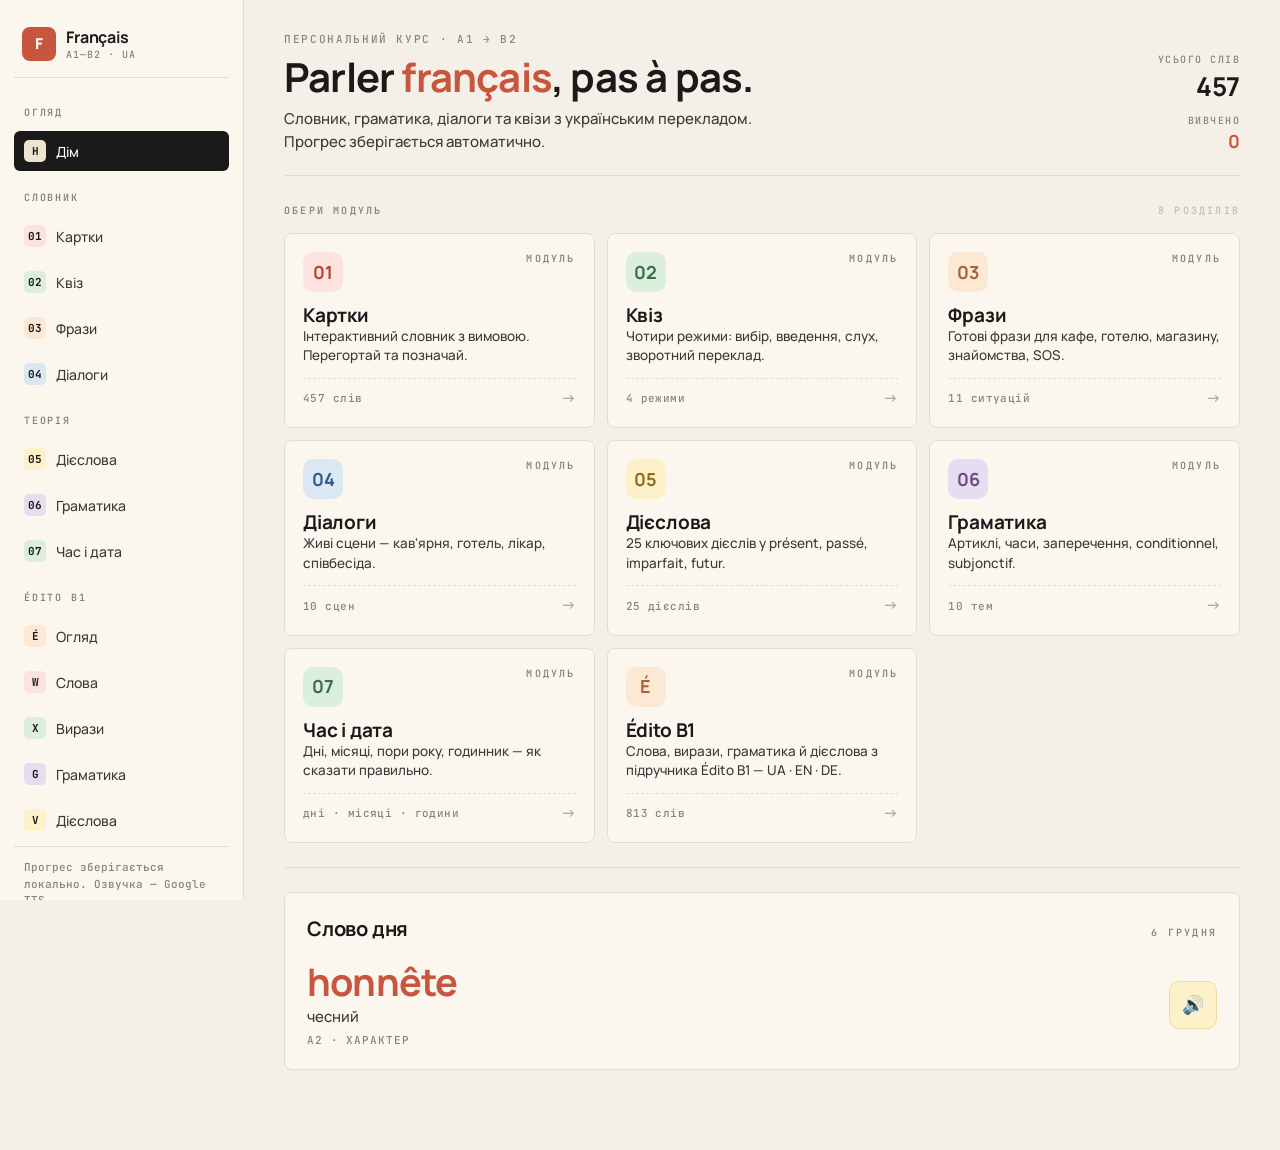
==== commit 0aa16caa: "Add Édito B1 content, data and pages Add a full set of Édito B1 resources: new JS data files (words," ====
--- a/index.html
+++ b/index.html
@@ -1,2846 +1,119 @@
-<!DOCTYPE html>
+<!doctype html>
 <html lang="uk">
 <head>
-<meta charset="UTF-8">
-<meta name="referrer" content="no-referrer">
-<meta name="viewport" content="width=device-width, initial-scale=1.0, maximum-scale=1.0, user-scalable=no">
-<title>Français A1–B1 — Слова з Парижу 🗼</title>
-<style>
-@import url('https://fonts.googleapis.com/css2?family=Playfair+Display:ital,wght@0,400;0,600;0,700;1,400&family=Nunito:wght@400;600;700&display=swap');
-*{margin:0;padding:0;box-sizing:border-box}
-body{font-family:'Nunito',sans-serif;background:linear-gradient(135deg,#fff5f5 0%,#fce4ec 50%,#f8e8e0 100%);min-height:100vh;overflow-x:hidden;color:#4a3040}
-h1,h2,.fN{font-family:'Playfair Display',serif}
-.petal{position:fixed;border-radius:50%;opacity:.35;animation:fall linear infinite;pointer-events:none;z-index:0}
-@keyframes fall{0%{transform:translateY(-10vh) rotate(0);opacity:.35}100%{transform:translateY(110vh) rotate(720deg);opacity:0}}
-.wrap{max-width:900px;margin:0 auto;padding:16px;position:relative;z-index:1}
-
-/* ===== LEVEL SWITCHER ===== */
-.level-switch{display:flex;justify-content:center;gap:0;margin:10px auto 6px;background:#fff;border-radius:30px;overflow:hidden;box-shadow:0 2px 12px rgba(180,60,100,.15);width:fit-content}
-.level-btn{padding:10px 32px;font:700 15px 'Nunito',sans-serif;border:none;cursor:pointer;background:#fff;color:#b0809a;transition:all .3s;letter-spacing:1px}
-.level-btn.active{background:linear-gradient(135deg,#c2185b,#e91e63);color:#fff;box-shadow:0 2px 8px rgba(194,24,91,.3)}
-.level-btn:hover:not(.active){background:#fce4ec;color:#c2185b}
-
-/* ===== HEADER ===== */
-.hdr{text-align:center;padding:16px 0 4px}
-.hdr h1{font-size:1.65em;color:#8b1a4a;letter-spacing:.5px}
-.hdr h1 span{color:#c2185b}
-.hdr .sub{font-size:.88em;color:#b0809a;font-style:italic;margin-top:2px}
-.stars{text-align:center;color:#daa;font-size:.8em;letter-spacing:8px;margin:4px 0 8px}
-
-/* ===== NAV ===== */
-.nav{display:flex;background:#fff;border-radius:16px;overflow:hidden;box-shadow:0 2px 12px rgba(180,60,100,.12);margin-bottom:14px}
-.nav-btn{flex:1;padding:12px 4px 10px;text-align:center;cursor:pointer;font:600 13px 'Nunito',sans-serif;color:#b0809a;border:none;background:transparent;transition:all .25s;border-bottom:3px solid transparent}
-.nav-btn.active{color:#c2185b;background:linear-gradient(180deg,#fce4ec,#fff);border-bottom-color:#c2185b}
-.nav-btn .ni{font-size:1.3em;display:block;margin-bottom:2px}
-
-/* ===== THEME BAR ===== */
-.tBar{display:flex;gap:6px;overflow-x:auto;padding:6px 0 10px;-webkit-overflow-scrolling:touch;scrollbar-width:none}
-.tBar::-webkit-scrollbar{display:none}
-.tb{white-space:nowrap;padding:7px 16px;border-radius:20px;border:1.5px solid #e8c4d4;background:#fff;color:#8b5e7a;font:600 12.5px 'Nunito',sans-serif;cursor:pointer;transition:all .2s;flex-shrink:0}
-.tb.active{background:linear-gradient(135deg,#c2185b,#e91e63);color:#fff;border-color:transparent;box-shadow:0 2px 8px rgba(194,24,91,.25)}
-
-/* ===== THEME HEADER ===== */
-.thdr{text-align:center;margin-bottom:10px}
-.uB{display:inline-block;background:#f8d7e0;color:#c2185b;padding:3px 14px;border-radius:12px;font:700 11px 'Nunito',sans-serif;letter-spacing:1.5px;margin-bottom:4px}
-.fN{color:#c2185b;font-size:1.2em;font-style:italic;font-weight:600}
-.uN{font-size:.82em;color:#b0809a;margin-top:2px}
-.stats{display:flex;justify-content:center;gap:18px;font-size:.82em;color:#8b5e7a;margin:8px 0;border-bottom:1px solid #f0d0df;padding-bottom:8px}
-.stats span::before{content:'';display:inline-block;width:8px;height:8px;border-radius:50%;margin-right:4px;vertical-align:middle}
-.sk::before{background:#66bb6a!important}.su::before{background:#ef5350!important}.st::before{background:#ffb74d!important}
-
-/* ===== CARDS ===== */
-.cNum{text-align:center;color:#c2185b;font-size:.85em;margin-bottom:6px}
-.cBox{perspective:800px;cursor:pointer;margin:0 auto;max-width:600px}
-.cI{position:relative;height:250px;transition:transform .5s;transform-style:preserve-3d}
-.cI.flipped{transform:rotateY(180deg)}
-.cF,.cB{position:absolute;inset:0;backface-visibility:hidden;border-radius:18px;display:flex;flex-direction:column;align-items:center;justify-content:center;padding:20px;background:#fff;box-shadow:0 4px 20px rgba(180,60,100,.12)}
-.cB{transform:rotateY(180deg);background:linear-gradient(135deg,#fff5f8,#fff)}
-.cL{font-size:.7em;letter-spacing:3px;color:#c2185b;text-transform:uppercase;margin-bottom:8px}
-.cW{font-size:2.2em;font-weight:700;color:#4a3040;text-align:center}
-.cH{font-size:.78em;color:#cba;margin-top:10px}
-.cCt{font-size:.75em;color:#d4a0b8;margin-top:6px;font-style:italic}
-.pF{height:3px;background:linear-gradient(90deg,#c2185b,#e91e63);border-radius:2px;transition:width .3s;margin-bottom:8px}
-
-/* ===== BUTTONS ===== */
-.btns{display:flex;justify-content:center;align-items:center;gap:10px;margin:14px 0 8px}
-.ab{width:52px;height:52px;border-radius:50%;border:none;font-size:1.2em;cursor:pointer;transition:all .2s;display:flex;align-items:center;justify-content:center}
-.ab:active{transform:scale(.92)}
-.ab.no{background:#ef5350;color:#fff;box-shadow:0 3px 10px rgba(239,83,80,.3)}
-.ab.ok{background:#66bb6a;color:#fff;box-shadow:0 3px 10px rgba(102,187,106,.3)}
-.ab.sp{background:#fff;color:#c2185b;box-shadow:0 2px 8px rgba(0,0,0,.08)}
-.ab.ar{background:#fff;color:#8b5e7a;box-shadow:0 2px 8px rgba(0,0,0,.06);width:40px;height:40px;font-size:1em}
-.ab.playing{animation:pulse .5s infinite alternate}
-@keyframes pulse{to{box-shadow:0 0 16px rgba(194,24,91,.4)}}
-
-/* ===== MODE BUTTONS ===== */
-.mbar{display:flex;justify-content:center;gap:8px;margin:8px 0}
-.mbtn{padding:6px 14px;border-radius:16px;border:1.5px solid #e8c4d4;background:#fff;color:#8b5e7a;font:600 12px 'Nunito',sans-serif;cursor:pointer;transition:all .2s}
-.mbtn.active{background:#c2185b;color:#fff;border-color:transparent}
-.foot{text-align:center;font-size:.72em;color:#c8a8b8;margin-top:8px;font-style:italic}
-
-/* ===== RESULT OVERLAY ===== */
-.rov{display:none;position:absolute;inset:0;background:rgba(255,245,248,.96);z-index:10;flex-direction:column;align-items:center;justify-content:center;border-radius:18px;text-align:center;padding:30px}
-.rov.vis{display:flex}
-.rov .ri{font-size:2em;margin-bottom:6px}
-.rov .rt{font-family:'Playfair Display',serif;font-size:1.5em;color:#c2185b;margin-bottom:4px}
-.rov .rs{font-size:2.5em;font-weight:700;color:#8b1a4a;margin:8px 0}
-.rov .rl{font-size:.85em;color:#b0809a}
-.rov button{margin-top:16px;padding:10px 28px;border-radius:20px;border:none;background:linear-gradient(135deg,#c2185b,#e91e63);color:#fff;font:700 14px 'Nunito',sans-serif;cursor:pointer;box-shadow:0 3px 10px rgba(194,24,91,.25)}
-
-/* ===== SCREENS ===== */
-.scr{display:none}.scr.active{display:block}
-.sWrap{position:relative}
-
-/* ===== QUIZ ===== */
-.qP{height:3px;background:linear-gradient(90deg,#c2185b,#e91e63);border-radius:2px;transition:width .3s;margin-bottom:10px}
-.qHead{text-align:center;margin-bottom:12px}
-.qHead .ql{font-size:.82em;color:#b0809a}
-.qHead .qw{font-size:2em;font-weight:700;color:#4a3040;margin:4px 0}
-.qa2{width:44px;height:44px;border-radius:50%;border:none;background:#fff;color:#c2185b;font-size:1.1em;cursor:pointer;box-shadow:0 2px 8px rgba(0,0,0,.08);margin:4px auto;display:block}
-.qO{display:grid;grid-template-columns:1fr 1fr;gap:8px;max-width:500px;margin:0 auto}
-.qob{padding:14px 12px;border-radius:14px;border:2px solid #e8c4d4;background:#fff;font:600 17px 'Nunito',sans-serif;color:#4a3040;cursor:pointer;text-align:left;transition:all .2s;display:flex;align-items:center;gap:8px}
-.qob:hover:not(.dis){border-color:#c2185b;background:#fff5f8}
-.qob .ol{display:inline-flex;width:26px;height:26px;border-radius:50%;background:#f8d7e0;color:#c2185b;font:700 12px 'Nunito',sans-serif;align-items:center;justify-content:center;flex-shrink:0}
-.qob.ok{border-color:#66bb6a;background:#e8f5e9}.qob.ok .ol{background:#66bb6a;color:#fff}
-.qob.no{border-color:#ef5350;background:#ffebee}.qob.no .ol{background:#ef5350;color:#fff}
-.qob.dis{pointer-events:none;opacity:.85}
-.qTimer{height:3px;background:#c2185b;border-radius:2px;transition:width .1s linear;margin:10px 0 0}
-.qN{text-align:center;margin-top:12px}
-.qN button{padding:10px 28px;border-radius:20px;border:none;background:linear-gradient(135deg,#c2185b,#e91e63);color:#fff;font:700 14px 'Nunito',sans-serif;cursor:pointer}
-
-/* ===== TYPE ===== */
-.tyP{height:3px;background:linear-gradient(90deg,#c2185b,#e91e63);border-radius:2px;transition:width .3s;margin-bottom:10px}
-.tyHead{text-align:center;margin-bottom:12px}
-.tyHead .tyl{font-size:.82em;color:#b0809a}
-.tyHead .tyw{font-size:2em;font-weight:700;color:#4a3040;margin:4px 0}
-.tyHead .tyh{font-size:.75em;color:#cba;font-style:italic}
-.ti{width:100%;max-width:400px;display:block;margin:10px auto;padding:12px 16px;border-radius:12px;border:2px solid #e8c4d4;font:600 19px 'Nunito',sans-serif;color:#4a3040;text-align:center;outline:none;transition:border-color .2s}
-.ti:focus{border-color:#c2185b}
-.ti.ok{border-color:#66bb6a;background:#e8f5e9}
-.ti.no{border-color:#ef5350;background:#ffebee}
-.tf{text-align:center;font:600 14px 'Nunito',sans-serif;margin-top:8px;min-height:24px}
-.tok{color:#66bb6a}.tno{color:#ef5350}
-.tyN{text-align:center;margin-top:12px}
-.tyN button{padding:10px 28px;border-radius:20px;border:none;background:linear-gradient(135deg,#c2185b,#e91e63);color:#fff;font:700 14px 'Nunito',sans-serif;cursor:pointer}
-.tyBt{margin:10px auto;display:block;padding:10px 28px;border-radius:20px;border:2px solid #c2185b;background:#fff;color:#c2185b;font:700 14px 'Nunito',sans-serif;cursor:pointer}
-
-/* ===== MATCH ===== */
-.mG{display:grid;grid-template-columns:repeat(4,1fr);gap:8px;max-width:600px;margin:10px auto}
-.mc{padding:16px 8px;border-radius:12px;border:2px solid #e8c4d4;background:#fff;font:600 16px 'Nunito',sans-serif;color:#4a3040;cursor:pointer;transition:all .25s;text-align:center;min-height:54px;display:flex;align-items:center;justify-content:center}
-.mc:hover:not(.mat){border-color:#c2185b;background:#fff5f8}
-.mc.sel{border-color:#c2185b;background:#fce4ec;box-shadow:0 0 0 2px rgba(194,24,91,.2)}
-.mc.mat{border-color:#66bb6a;background:#e8f5e9;opacity:.6;pointer-events:none}
-.mc.wf{border-color:#ef5350;background:#ffebee;animation:shake .4s}
-@keyframes shake{0%,100%{transform:translateX(0)}25%{transform:translateX(-6px)}75%{transform:translateX(6px)}}
-
-/* ===== DATE/TIME MODULE ===== */
-.dt-section{max-width:600px;margin:0 auto}
-.dt-nav{display:flex;gap:6px;overflow-x:auto;padding:6px 0 12px;-webkit-overflow-scrolling:touch;scrollbar-width:none}
-.dt-nav::-webkit-scrollbar{display:none}
-.dt-btn{white-space:nowrap;padding:8px 18px;border-radius:20px;border:2px solid #e8c4d4;background:#fff;color:#8b5e7a;font:600 13px 'Nunito',sans-serif;cursor:pointer;transition:all .2s;flex-shrink:0}
-.dt-btn.active{background:linear-gradient(135deg,#c2185b,#e91e63);color:#fff;border-color:transparent}
-.dt-card{background:#fff;border-radius:18px;padding:24px;box-shadow:0 4px 20px rgba(180,60,100,.1);margin-bottom:16px}
-.dt-card h3{font-family:'Playfair Display',serif;color:#c2185b;font-size:1.15em;margin-bottom:12px;text-align:center}
-.dt-grid{display:grid;grid-template-columns:repeat(auto-fill,minmax(120px,1fr));gap:8px;margin-bottom:16px}
-.dt-item{padding:10px;border-radius:10px;background:#fce4ec;text-align:center;font:600 16px 'Nunito',sans-serif;color:#4a3040;cursor:default;transition:all .2s}
-.dt-item .fr{color:#c2185b;font-weight:700;font-size:1.05em}
-.dt-item .ua{font-size:.82em;color:#8b5e7a;margin-top:2px}
-
-/* Clock */
-.clock-container{text-align:center;margin:16px 0}
-.clock-svg{width:200px;height:200px}
-.clock-face{fill:#fff;stroke:#c2185b;stroke-width:2}
-.clock-num{font:600 14px 'Nunito',sans-serif;fill:#4a3040}
-.clock-hand-hour{stroke:#8b1a4a;stroke-width:4;stroke-linecap:round}
-.clock-hand-minute{stroke:#c2185b;stroke-width:3;stroke-linecap:round}
-.clock-center{fill:#c2185b}
-.clock-question{font-size:1.5em;font-weight:700;color:#4a3040;margin:12px 0 8px;text-align:center}
-
-/* Exercise area */
-.ex-options{display:grid;grid-template-columns:1fr 1fr;gap:8px;max-width:400px;margin:10px auto}
-.ex-opt{padding:12px;border-radius:12px;border:2px solid #e8c4d4;background:#fff;font:600 17px 'Nunito',sans-serif;color:#4a3040;cursor:pointer;text-align:center;transition:all .2s}
-.ex-opt:hover:not(.dis){border-color:#c2185b;background:#fff5f8}
-.ex-opt.ok{border-color:#66bb6a;background:#e8f5e9}
-.ex-opt.no{border-color:#ef5350;background:#ffebee}
-.ex-opt.dis{pointer-events:none;opacity:.85}
-.ex-score{text-align:center;font:600 14px 'Nunito',sans-serif;color:#8b5e7a;margin:8px 0}
-.ex-next{display:block;margin:12px auto;padding:10px 28px;border-radius:20px;border:none;background:linear-gradient(135deg,#c2185b,#e91e63);color:#fff;font:700 14px 'Nunito',sans-serif;cursor:pointer}
-
-/* Drag & order exercise */
-.order-list{display:flex;flex-direction:column;gap:6px;max-width:350px;margin:10px auto}
-.order-item{padding:12px 16px;border-radius:12px;border:2px solid #e8c4d4;background:#fff;font:600 17px 'Nunito',sans-serif;color:#4a3040;cursor:grab;transition:all .2s;display:flex;align-items:center;gap:10px;user-select:none}
-.order-item:active{cursor:grabbing;box-shadow:0 4px 16px rgba(194,24,91,.2)}
-.order-item .num{width:26px;height:26px;border-radius:50%;background:#f8d7e0;color:#c2185b;font:700 12px 'Nunito',sans-serif;display:flex;align-items:center;justify-content:center;flex-shrink:0}
-.order-item.correct{border-color:#66bb6a;background:#e8f5e9}
-.order-item.wrong{border-color:#ef5350;background:#ffebee}
-
-/* Fill-in exercise */
-.fill-sentence{font-size:1.1em;color:#4a3040;text-align:center;margin:12px 0;line-height:1.6}
-.fill-input{display:inline-block;width:120px;padding:4px 8px;border:none;border-bottom:2px solid #c2185b;font:600 16px 'Nunito',sans-serif;color:#c2185b;text-align:center;outline:none;background:transparent}
-
-/* Toast */
-.toast{position:fixed;bottom:20px;left:50%;transform:translateX(-50%) translateY(80px);background:#4a3040;color:#fff;padding:10px 20px;border-radius:20px;font:600 13px 'Nunito',sans-serif;opacity:0;transition:all .4s;z-index:100;pointer-events:none}
-.toast.show{transform:translateX(-50%) translateY(0);opacity:1}
-
-/* Download banner */
-.dlBanner{display:none;background:#fff3cd;color:#856404;padding:8px 16px;border-radius:10px;font-size:.8em;text-align:center;margin-bottom:10px;position:relative}
-.dlBanner .cls{position:absolute;right:10px;top:6px;cursor:pointer;font-size:1.1em;opacity:.6}
-
-/* ===== ANIMATION ===== */
-.ao{animation:slideOut .2s forwards}
-.ai{animation:slideIn .3s forwards}
-@keyframes slideOut{to{transform:translateX(-40px);opacity:0}}
-@keyframes slideIn{from{transform:translateX(40px);opacity:0}to{transform:translateX(0);opacity:1}}
-
-/* ===== VERB MODULE ===== */
-.vb-levels{display:flex;justify-content:center;gap:0;margin:0 auto 10px;background:#fff;border-radius:24px;overflow:hidden;box-shadow:0 2px 10px rgba(180,60,100,.12);width:fit-content}
-.vb-lvl{padding:8px 22px;font:700 13px 'Nunito',sans-serif;border:none;cursor:pointer;background:#fff;color:#b0809a;transition:all .3s}
-.vb-lvl.active{background:linear-gradient(135deg,#7b1fa2,#9c27b0);color:#fff}
-.vb-lvl:hover:not(.active){background:#f3e5f5;color:#7b1fa2}
-
-.vb-bar{display:flex;gap:6px;overflow-x:auto;padding:6px 0 10px;-webkit-overflow-scrolling:touch;scrollbar-width:none}
-.vb-bar::-webkit-scrollbar{display:none}
-.vb-pill{white-space:nowrap;padding:8px 16px;border-radius:20px;border:1.5px solid #ce93d8;background:#fff;color:#7b1fa2;font:600 14px 'Nunito',sans-serif;cursor:pointer;transition:all .2s;flex-shrink:0}
-.vb-pill.active{background:linear-gradient(135deg,#7b1fa2,#9c27b0);color:#fff;border-color:transparent;box-shadow:0 2px 8px rgba(123,31,162,.25)}
-
-.vb-nav{display:flex;background:#fff;border-radius:16px;overflow:hidden;box-shadow:0 2px 12px rgba(123,31,162,.1);margin-bottom:14px}
-.vb-nav-btn{flex:1;padding:11px 4px 9px;text-align:center;cursor:pointer;font:600 12.5px 'Nunito',sans-serif;color:#b0809a;border:none;background:transparent;transition:all .25s;border-bottom:3px solid transparent}
-.vb-nav-btn.active{color:#7b1fa2;background:linear-gradient(180deg,#f3e5f5,#fff);border-bottom-color:#7b1fa2}
-.vb-nav-btn .ni{font-size:1.3em;display:block;margin-bottom:2px}
-
-.vb-info{text-align:center;margin-bottom:10px}
-.vb-info .vb-tag{display:inline-block;background:#e1bee7;color:#7b1fa2;padding:3px 14px;border-radius:12px;font:700 11px 'Nunito',sans-serif;letter-spacing:1.5px;margin-bottom:4px}
-.vb-info .vb-verb{color:#7b1fa2;font-size:2.2em;font-style:italic;font-weight:700;font-family:'Playfair Display',serif}
-.vb-info .vb-ua{font-size:1.1em;color:#b0809a;margin-top:2px}
-.vb-info .vb-fam{font-size:.75em;color:#9c27b0;margin-top:4px;font-style:italic}
-
-/* Conjugation table */
-.conj-grid{display:grid;grid-template-columns:1fr 1fr;gap:10px;max-width:700px;margin:0 auto 16px}
-.conj-card{background:#fff;border-radius:14px;padding:16px;box-shadow:0 3px 14px rgba(123,31,162,.08);border-left:4px solid #ce93d8}
-.conj-card h4{font:700 16px 'Nunito',sans-serif;color:#7b1fa2;margin-bottom:8px;text-transform:uppercase;letter-spacing:1px}
-.conj-card .conj-row{display:flex;justify-content:space-between;padding:5px 0;font-size:1.15em;border-bottom:1px solid #f3e5f5}
-.conj-card .conj-row:last-child{border-bottom:none}
-.conj-card .conj-person{color:#b0809a;font-weight:600;min-width:60px}
-.conj-card .conj-form{color:#4a3040;font-weight:700}
-.conj-card .conj-ex{font-size:.95em;color:#9c27b0;font-style:italic;margin-top:8px;padding-top:6px;border-top:1px dashed #e1bee7}
-
-/* Verb flashcard */
-.vb-cBox{perspective:800px;cursor:pointer;margin:0 auto;max-width:600px}
-.vb-cI{position:relative;height:200px;transition:transform .5s;transform-style:preserve-3d}
-.vb-cI.flipped{transform:rotateY(180deg)}
-.vb-cF,.vb-cB{position:absolute;inset:0;backface-visibility:hidden;border-radius:18px;display:flex;flex-direction:column;align-items:center;justify-content:center;padding:20px;background:#fff;box-shadow:0 4px 20px rgba(123,31,162,.1)}
-.vb-cB{transform:rotateY(180deg);background:linear-gradient(135deg,#faf5ff,#fff)}
-.vb-prompt{font-size:.85em;color:#9c27b0;text-transform:uppercase;letter-spacing:2px;margin-bottom:6px}
-.vb-word{font-size:2.4em;font-weight:700;color:#4a3040;text-align:center}
-.vb-hint{font-size:.75em;color:#cba;margin-top:8px}
-.vb-tense-label{font-size:.82em;color:#7b1fa2;font-weight:600;margin-bottom:4px}
-
-/* Verb quiz */
-.vb-qO{display:grid;grid-template-columns:1fr 1fr;gap:8px;max-width:500px;margin:0 auto}
-.vb-qob{padding:14px 12px;border-radius:14px;border:2px solid #ce93d8;background:#fff;font:600 17px 'Nunito',sans-serif;color:#4a3040;cursor:pointer;text-align:center;transition:all .2s}
-.vb-qob:hover:not(.dis){border-color:#7b1fa2;background:#faf5ff}
-.vb-qob.ok{border-color:#66bb6a;background:#e8f5e9}
-.vb-qob.no{border-color:#ef5350;background:#ffebee}
-.vb-qob.dis{pointer-events:none;opacity:.85}
-
-/* Verb type */
-.vb-ti{width:100%;max-width:400px;display:block;margin:10px auto;padding:12px 16px;border-radius:12px;border:2px solid #ce93d8;font:600 19px 'Nunito',sans-serif;color:#4a3040;text-align:center;outline:none;transition:border-color .2s}
-.vb-ti:focus{border-color:#7b1fa2}
-.vb-ti.ok{border-color:#66bb6a;background:#e8f5e9}
-.vb-ti.no{border-color:#ef5350;background:#ffebee}
-
-/* Verb families */
-.vb-fam-card{background:#fff;border-radius:14px;padding:16px;box-shadow:0 3px 14px rgba(123,31,162,.08);margin-bottom:10px}
-.vb-fam-card h4{font:700 14px 'Nunito',sans-serif;color:#7b1fa2;margin-bottom:8px}
-.vb-fam-list{display:flex;flex-wrap:wrap;gap:6px}
-.vb-fam-item{padding:6px 14px;border-radius:16px;background:#f3e5f5;color:#7b1fa2;font:600 12.5px 'Nunito',sans-serif;cursor:pointer;transition:all .2s}
-.vb-fam-item:hover{background:#7b1fa2;color:#fff}
-
-/* Result overlay for verbs */
-.vb-rov{display:none;position:absolute;inset:0;background:rgba(250,245,255,.96);z-index:10;flex-direction:column;align-items:center;justify-content:center;border-radius:18px;text-align:center;padding:30px}
-.vb-rov.vis{display:flex}
-.vb-rov .ri{font-size:2em;margin-bottom:6px}
-.vb-rov .rt{font-family:'Playfair Display',serif;font-size:1.5em;color:#7b1fa2;margin-bottom:4px}
-.vb-rov .rs{font-size:2.5em;font-weight:700;color:#4a1a6a;margin:8px 0}
-.vb-rov button{margin-top:16px;padding:10px 28px;border-radius:20px;border:none;background:linear-gradient(135deg,#7b1fa2,#9c27b0);color:#fff;font:700 14px 'Nunito',sans-serif;cursor:pointer}
-
-.vb-pF{height:3px;background:linear-gradient(90deg,#7b1fa2,#9c27b0);border-radius:2px;transition:width .3s;margin-bottom:8px}
-.vb-score{text-align:center;font:600 14px 'Nunito',sans-serif;color:#7b1fa2;margin:8px 0}
-.vb-num{text-align:center;color:#9c27b0;font-size:.85em;margin-bottom:6px}
-
-.vb-btns{display:flex;justify-content:center;align-items:center;gap:10px;margin:14px 0 8px}
-.vb-ab{width:48px;height:48px;border-radius:50%;border:none;font-size:1.1em;cursor:pointer;transition:all .2s;display:flex;align-items:center;justify-content:center}
-.vb-ab:active{transform:scale(.92)}
-.vb-ab.no{background:#ef5350;color:#fff;box-shadow:0 3px 10px rgba(239,83,80,.3)}
-.vb-ab.ok{background:#66bb6a;color:#fff;box-shadow:0 3px 10px rgba(102,187,106,.3)}
-.vb-ab.sp{background:#fff;color:#7b1fa2;box-shadow:0 2px 8px rgba(0,0,0,.08)}
-.vb-ab.ar{background:#fff;color:#7b1fa2;box-shadow:0 2px 8px rgba(0,0,0,.06);width:38px;height:38px;font-size:.95em}
-
-.vb-mbar{display:flex;justify-content:center;gap:8px;margin:8px 0;flex-wrap:wrap}
-.vb-mbtn{padding:6px 12px;border-radius:16px;border:1.5px solid #ce93d8;background:#fff;color:#7b1fa2;font:600 11px 'Nunito',sans-serif;cursor:pointer;transition:all .2s}
-.vb-mbtn.active{background:#7b1fa2;color:#fff;border-color:transparent}
-
-/* ===== RESPONSIVE ===== */
-@media(max-width:600px){
-  .hdr h1{font-size:1.25em}
-  .qO{grid-template-columns:1fr}
-  .mG{grid-template-columns:repeat(3,1fr)}
-  .ex-options{grid-template-columns:1fr}
-  .dt-grid{grid-template-columns:repeat(2,1fr)}
-  .level-btn{padding:8px 20px;font-size:13px}
-  .conj-grid{grid-template-columns:1fr}
-  .vb-qO{grid-template-columns:1fr}
-}
-</style>
+<meta charset="utf-8">
+<title>Français — Дім</title>
+<meta name="viewport" content="width=device-width,initial-scale=1">
+<link rel="stylesheet" href="styles.css">
 </head>
 <body>
+<div class="shell">
+  <header class="head">
+    <div>
+      <div class="crumb">Персональний курс · A1 → B2</div>
+      <h1>Parler <em>français</em>, pas à pas.</h1>
+      <p class="lede">Словник, граматика, діалоги та квізи з українським перекладом. Прогрес зберігається автоматично.</p>
+    </div>
+    <div class="meta">
+      <span class="k">усього слів</span>
+      <span class="v" id="totalWords">—</span>
+      <div class="row" style="margin-top:10px;justify-content:flex-end">
+        <div>
+          <span class="k">вивчено</span>
+          <span class="v sm accent" id="totalKnown">—</span>
+        </div>
+      </div>
+    </div>
+  </header>
 
-<div id="dlBanner" class="dlBanner">
-🔊 Для озвучки: завантажте файл ⬇️ і відкрийте в Chrome
-<span class="cls" onclick="this.parentElement.style.display='none'">✕</span>
-</div>
-
-<div class="wrap">
-
-<!-- ===== LEVEL SWITCHER ===== -->
-<div class="level-switch">
-  <button class="level-btn active" onclick="switchLevel('A2',this)">A2</button>
-  <button class="level-btn" onclick="switchLevel('A1',this)">A1</button>
-  <button class="level-btn" onclick="switchLevel('B1',this)">B1</button>
-  <button class="level-btn" onclick="switchLevel('DT',this)">📅 Дата / Час</button>
-  <button class="level-btn" onclick="switchLevel('VERBS',this)">📝 Дієслова</button>
-</div>
-
-<div class="hdr">
-  <h1 id="mainTitle">🗼Français <span>A2</span> → Українська</h1>
-  <div class="sub" id="mainSub">Les mots de Paris — Слова з Парижу</div>
-</div>
-<div class="stars">✦ &nbsp; ✦ &nbsp; ✦</div>
-
-<!-- ===== MAIN CONTENT (A1/A2 Flashcards) ===== -->
-<div id="flashcardsSection">
-  <div class="nav">
-    <button class="nav-btn active" onclick="sw('cards')"><span class="ni">🃏</span>Картки</button>
-    <button class="nav-btn" onclick="sw('quiz')"><span class="ni">🎯</span>Квіз</button>
-    <button class="nav-btn" onclick="sw('type')"><span class="ni">✍️</span>Написання</button>
-    <button class="nav-btn" onclick="sw('match')"><span class="ni">🧩</span>Пари</button>
+  <div class="row" style="justify-content:space-between;margin-bottom:4px">
+    <span class="eyebrow">Обери модуль</span>
+    <span class="eyebrow" style="color:var(--rule-2)">8 розділів</span>
   </div>
 
-  <div id="tBar" class="tBar"></div>
+  <div class="modgrid" id="modules"></div>
 
-  <div class="thdr">
-    <div class="uB" id="uB">UNITÉ 1–12</div>
-    <div class="fN" id="fN">Tous les thèmes</div>
-    <div class="uN" id="uN">Усі теми — 0 слів</div>
-  </div>
-  <div class="stats">
-    <span class="sk">Знаю: <b id="kC">0</b></span>
-    <span class="su">Вчу: <b id="uC">0</b></span>
-    <span class="st">Всього: <b id="tC2">0</b></span>
-  </div>
+  <div class="rule-soft"></div>
 
-  <!-- CARDS -->
-  <div id="sCards" class="scr active">
-    <div class="sWrap">
-      <div class="cNum"><span id="cN">1</span> / <span id="tN">0</span></div>
-      <div style="max-width:600px;margin:0 auto"><div class="pF" id="pF" style="width:0%"></div></div>
-      <div id="cArea">
-        <div id="cBox" class="cBox">
-          <div class="cI" id="cI">
-            <div class="cF"><div class="cL" id="fL">Français</div><div class="cW" id="fW">…</div><div class="cH">натисни, щоб перевернути ✧</div></div>
-            <div class="cB"><div class="cL" id="bL">Українська</div><div class="cW" id="bW">…</div><div class="cCt" id="bCt"></div></div>
-          </div>
-        </div>
+  <div class="panel">
+    <div class="row" style="justify-content:space-between;align-items:baseline;margin-bottom:14px">
+      <h2>Слово дня</h2>
+      <span class="eyebrow" id="wotdDate"></span>
+    </div>
+    <div class="wotd">
+      <div>
+        <div class="w" id="wotdFr">—</div>
+        <div class="u" id="wotdUa">—</div>
+        <div class="m" id="wotdMeta">—</div>
       </div>
-      <div class="btns">
-        <button class="ab no" onclick="mk(0)">✗</button>
-        <button class="ab ar" onclick="pv()">‹</button>
-        <button class="ab sp" onclick="spk()">🔊</button>
-        <button class="ab ar" onclick="nx()">›</button>
-        <button class="ab ok" onclick="mk(1)">✓</button>
-      </div>
-      <div style="text-align:center;font-size:.78em;color:#b0809a">не знаю<span style="display:inline-block;width:100px"></span>знаю</div>
-      <div class="mbar">
-        <button class="mbtn active" onclick="sM('all',this)">Усі</button>
-        <button class="mbtn" onclick="sM('unknown',this)">Незнайомі</button>
-        <button class="mbtn" onclick="sM('shuffle',this)">Перемішати</button>
-        <button class="mbtn" onclick="sM('reverse',this)">UA→FR</button>
-      </div>
-      <div class="rov" id="rCards">
-        <div class="ri">🗼</div>
-        <div class="rt">Magnifique!</div>
-        <div class="rs" id="rSc">0%</div>
-        <div class="rl" id="rSl">слів вивчено</div>
-        <button onclick="re()">Ще раз</button>
-        <button onclick="reU()" style="background:#fff;color:#c2185b;border:2px solid #c2185b;margin-top:8px">Незнайомі</button>
-      </div>
-    </div>
-  </div>
-
-  <!-- QUIZ -->
-  <div id="sQuiz" class="scr">
-    <div class="sWrap">
-      <div class="ex-score">Рахунок: <span id="qS">0</span> / <span id="qT">0</span></div>
-      <div class="qP" id="qP" style="width:0%"></div>
-      <div class="qHead">
-        <div class="ql" id="qL">Як перекласти?</div>
-        <div class="qw" id="qW">…</div>
-        <div id="qA" style="display:flex;justify-content:center"><button class="qa2" onclick="spkQ()">🔊</button></div>
-      </div>
-      <div class="qO" id="qO"></div>
-      <div style="max-width:500px;margin:0 auto"><div class="qTimer" id="qTimer" style="width:100%"></div></div>
-      <div class="qN" id="qN" style="display:none"><button onclick="nxQ()">Далі →</button></div>
-      <div class="mbar">
-        <button class="mbtn active" onclick="sQM('fr2ua',this)">FR→UA</button>
-        <button class="mbtn" onclick="sQM('ua2fr',this)">UA→FR</button>
-        <button class="mbtn" onclick="sQM('audio',this)">🔊 Аудіо</button>
-      </div>
-      <div class="rov" id="rQuiz">
-        <div class="ri">🎯</div>
-        <div class="rt">Résultat!</div>
-        <div class="rs" id="rQS">0%</div>
-        <div class="rl" id="rQL">правильних</div>
-        <button onclick="stQ()">Ще раз</button>
-      </div>
-    </div>
-  </div>
-
-  <!-- TYPE -->
-  <div id="sType" class="scr">
-    <div class="sWrap">
-      <div class="ex-score">Рахунок: <span id="tyS">0</span> / <span id="tyT">0</span></div>
-      <div class="tyP" id="tyP" style="width:0%"></div>
-      <div class="tyHead">
-        <div class="tyl" id="tyL">Напишіть французькою:</div>
-        <div class="tyw" id="tyW">…</div>
-        <div class="tyh" id="tyH"></div>
-        <div id="tyA" style="display:flex;justify-content:center;margin-top:4px"><button class="qa2" onclick="spkTy()">🔊</button></div>
-      </div>
-      <input class="ti" id="tyI" autocomplete="off" autocapitalize="off" placeholder="Введіть відповідь…">
-      <div class="tf" id="tyF"></div>
-      <button class="tyBt" onclick="chTy()">Перевірити ✓</button>
-      <div class="tyN" id="tyN" style="display:none"><button onclick="nxTy()">Далі →</button></div>
-      <div class="rov" id="rType">
-        <div class="ri">✍️</div>
-        <div class="rt">Bravo!</div>
-        <div class="rs" id="rTS">0%</div>
-        <div class="rl" id="rTL">правильно</div>
-        <button onclick="stTy()">Ще раз</button>
-      </div>
-    </div>
-  </div>
-
-  <!-- MATCH -->
-  <div id="sMatch" class="scr">
-    <div class="sWrap">
-      <div class="ex-score">Знайди пари: <span id="mF">0</span> / <span id="mT">0</span></div>
-      <div class="qP" id="mP" style="width:0%"></div>
-      <div class="mG" id="mG"></div>
-      <div style="text-align:center;margin-top:8px"><button class="mbtn" onclick="stMa()">Нові пари →</button></div>
-      <div class="rov" id="rMatch">
-        <div class="ri">🧩</div>
-        <div class="rt">Parfait! 🎉</div>
-        <div class="rl">Усі пари знайдено!</div>
-        <button onclick="stMa()">Ще раунд</button>
-      </div>
+      <button class="ctrl sp" id="wotdPlay" title="Прослухати">🔊</button>
     </div>
   </div>
 </div>
 
-<!-- ===== DATE/TIME MODULE ===== -->
-<div id="dateTimeSection" style="display:none">
-  <div class="dt-section">
-    <div class="dt-nav">
-      <button class="dt-btn active" onclick="dtSwitch('learn',this)">📖 Вивчення</button>
-      <button class="dt-btn" onclick="dtSwitch('dtcards',this)">🃏 Картки</button>
-      <button class="dt-btn" onclick="dtSwitch('clock',this)">🕐 Годинник</button>
-      <button class="dt-btn" onclick="dtSwitch('days',this)">📅 Дні тижня</button>
-      <button class="dt-btn" onclick="dtSwitch('months',this)">🗓 Місяці</button>
-      <button class="dt-btn" onclick="dtSwitch('dates',this)">✍️ Дати</button>
-      <button class="dt-btn" onclick="dtSwitch('quiz',this)">🎯 Квіз</button>
-    </div>
+<script src="data.js"></script>
+<script src="edito.js"></script>
+<script src="edito-content.js"></script>
+<script src="edito-data-4-12.js"></script>
+<script src="edito-data-7-9.js"></script>
+<script src="edito-data-10-12.js"></script>
+<script src="edito-verbs-4-12.js"></script>
+<script src="edito-cahier-expr.js"></script>
+<script src="edito-verbs-extra.js"></script>
+<script src="edito-expr-extra.js"></script>
+<script src="shared.js"></script>
+<script>
+renderChrome('index');
 
-    <!-- LEARN -->
-    <div id="dtLearn" class="dt-sub active">
-      <div class="dt-card">
-        <h3>Les jours de la semaine — Дні тижня</h3>
-        <div class="dt-grid" id="dtDaysGrid"></div>
-      </div>
-      <div class="dt-card">
-        <h3>Les mois de l'année — Місяці</h3>
-        <div class="dt-grid" id="dtMonthsGrid"></div>
-      </div>
-      <div class="dt-card">
-        <h3>Les saisons — Пори року</h3>
-        <div class="dt-grid" id="dtSeasonsGrid"></div>
-      </div>
-      <div class="dt-card">
-        <h3>L'heure — Час</h3>
-        <div class="dt-grid" id="dtTimeGrid"></div>
-      </div>
-      <div class="dt-card">
-        <h3>Корисні вирази</h3>
-        <div class="dt-grid" id="dtExpGrid"></div>
-      </div>
-    </div>
-
-    <!-- DT FLASHCARDS -->
-    <div id="dtCardsSection" class="dt-sub" style="display:none">
-      <div class="thdr">
-        <div class="uB" id="dtcUB">ДАТА / ЧАС</div>
-        <div class="fN" id="dtcFN">Tous les mots</div>
-        <div class="uN" id="dtcUN">Усі слова</div>
-      </div>
-      <div class="tBar" id="dtcTBar"></div>
-      <div class="stats">
-        <span class="sk">Знаю: <b id="dtcKC">0</b></span>
-        <span class="su">Вчу: <b id="dtcUC">0</b></span>
-        <span class="st">Всього: <b id="dtcTC">0</b></span>
-      </div>
-      <div class="sWrap">
-        <div class="cNum"><span id="dtcCN">1</span> / <span id="dtcTN">0</span></div>
-        <div style="max-width:600px;margin:0 auto"><div class="pF" id="dtcPF" style="width:0%"></div></div>
-        <div id="dtcArea">
-          <div id="dtcBox" class="cBox">
-            <div class="cI" id="dtcCI">
-              <div class="cF"><div class="cL" id="dtcFL">Français</div><div class="cW" id="dtcFW">…</div><div class="cH">натисни, щоб перевернути ✧</div></div>
-              <div class="cB"><div class="cL" id="dtcBL">Українська</div><div class="cW" id="dtcBW">…</div><div class="cCt" id="dtcBCt"></div></div>
-            </div>
-          </div>
-        </div>
-        <div class="btns">
-          <button class="ab no" onclick="dtcMk(0)">✗</button>
-          <button class="ab ar" onclick="dtcPv()">‹</button>
-          <button class="ab sp" onclick="dtcSpk()">🔊</button>
-          <button class="ab ar" onclick="dtcNx()">›</button>
-          <button class="ab ok" onclick="dtcMk(1)">✓</button>
-        </div>
-        <div style="text-align:center;font-size:.78em;color:#b0809a">не знаю<span style="display:inline-block;width:100px"></span>знаю</div>
-        <div class="mbar">
-          <button class="mbtn active" onclick="dtcSM('all',this)">Усі</button>
-          <button class="mbtn" onclick="dtcSM('unknown',this)">Незнайомі</button>
-          <button class="mbtn" onclick="dtcSM('shuffle',this)">Перемішати</button>
-          <button class="mbtn" onclick="dtcSM('reverse',this)">UA→FR</button>
-        </div>
-        <div class="rov" id="dtcResult">
-          <div class="ri">📅</div>
-          <div class="rt">Magnifique!</div>
-          <div class="rs" id="dtcRS">0%</div>
-          <div class="rl">слів вивчено</div>
-          <button onclick="dtcRe()">Ще раз</button>
-          <button onclick="dtcReU()" style="background:#fff;color:#c2185b;border:2px solid #c2185b;margin-top:8px">Незнайомі</button>
-        </div>
-      </div>
-    </div>
-
-    <!-- CLOCK -->
-    <div id="dtClock" class="dt-sub" style="display:none">
-      <div class="dt-card">
-        <h3>Котра година? — Quelle heure est-il?</h3>
-        <div class="clock-container">
-          <svg class="clock-svg" viewBox="0 0 200 200" id="clockSvg">
-            <circle cx="100" cy="100" r="90" class="clock-face"/>
-            <g id="clockNumbers"></g>
-            <line id="clockHour" x1="100" y1="100" x2="100" y2="55" class="clock-hand-hour"/>
-            <line id="clockMinute" x1="100" y1="100" x2="100" y2="35" class="clock-hand-minute"/>
-            <circle cx="100" cy="100" r="4" class="clock-center"/>
-          </svg>
-        </div>
-        <div class="clock-question" id="clockQ">Котра година?</div>
-        <div class="ex-options" id="clockOpts"></div>
-        <div class="ex-score" id="clockScore">Рахунок: 0 / 0</div>
-        <button class="ex-next" id="clockNext" style="display:none" onclick="nextClock()">Далі →</button>
-      </div>
-    </div>
-
-    <!-- DAYS ORDER -->
-    <div id="dtDays" class="dt-sub" style="display:none">
-      <div class="dt-card">
-        <h3>Розставте дні тижня по порядку</h3>
-        <div class="order-list" id="daysOrder"></div>
-        <button class="ex-next" onclick="checkDaysOrder()">Перевірити ✓</button>
-        <div class="ex-score" id="daysResult"></div>
-        <button class="ex-next" onclick="startDaysOrder()" style="background:#fff;color:#c2185b;border:2px solid #c2185b">Ще раз 🔄</button>
-      </div>
-    </div>
-
-    <!-- MONTHS ORDER -->
-    <div id="dtMonths" class="dt-sub" style="display:none">
-      <div class="dt-card">
-        <h3>Розставте місяці по порядку</h3>
-        <div class="order-list" id="monthsOrder"></div>
-        <button class="ex-next" onclick="checkMonthsOrder()">Перевірити ✓</button>
-        <div class="ex-score" id="monthsResult"></div>
-        <button class="ex-next" onclick="startMonthsOrder()" style="background:#fff;color:#c2185b;border:2px solid #c2185b">Ще раз 🔄</button>
-      </div>
-    </div>
-
-    <!-- DATES WRITING -->
-    <div id="dtDates" class="dt-sub" style="display:none">
-      <div class="dt-card">
-        <h3>Напишіть дату французькою</h3>
-        <div class="clock-question" id="dateQ"></div>
-        <input class="ti" id="dateInput" autocomplete="off" placeholder="Наприклад: le 5 mars">
-        <button class="tyBt" onclick="checkDate()">Перевірити ✓</button>
-        <div class="tf" id="dateFb"></div>
-        <button class="ex-next" id="dateNext" style="display:none" onclick="nextDate()">Далі →</button>
-        <div class="ex-score" id="dateScore">Рахунок: 0 / 0</div>
-      </div>
-    </div>
-
-    <!-- QUIZ DT -->
-    <div id="dtQuizSec" class="dt-sub" style="display:none">
-      <div class="dt-card">
-        <h3>Міні-квіз: Дата, час, місяці</h3>
-        <div class="clock-question" id="dtQQ"></div>
-        <div class="ex-options" id="dtQO"></div>
-        <button class="ex-next" id="dtQNext" style="display:none" onclick="nextDtQuiz()">Далі →</button>
-        <div class="ex-score" id="dtQScore">Рахунок: 0 / 0</div>
-      </div>
-    </div>
-  </div>
-</div>
-
-<!-- ===== VERBS MODULE ===== -->
-<div id="verbsSection" style="display:none">
-  <!-- Sub-level tabs -->
-  <div class="vb-levels">
-    <button class="vb-lvl active" onclick="vbSwitchLvl('A1',this)">A1</button>
-    <button class="vb-lvl" onclick="vbSwitchLvl('A2',this)">A2</button>
-    <button class="vb-lvl" onclick="vbSwitchLvl('B1',this)">B1</button>
-    <button class="vb-lvl" onclick="vbSwitchLvl('B2',this)">B2</button>
-    <button class="vb-lvl" onclick="vbSwitchLvl('FAM',this)">Сімʼї</button>
-  </div>
-
-  <!-- Verb selector bar -->
-  <div id="vbBar" class="vb-bar"></div>
-
-  <!-- Mode nav -->
-  <div class="vb-nav">
-    <button class="vb-nav-btn active" onclick="vbSw('table')"><span class="ni">📋</span>Таблиця</button>
-    <button class="vb-nav-btn" onclick="vbSw('cards')"><span class="ni">🃏</span>Картки</button>
-    <button class="vb-nav-btn" onclick="vbSw('quiz')"><span class="ni">🎯</span>Квіз</button>
-    <button class="vb-nav-btn" onclick="vbSw('type')"><span class="ni">✍️</span>Написання</button>
-  </div>
-
-  <!-- Verb info header -->
-  <div class="vb-info">
-    <div class="vb-tag" id="vbTag">РІВЕНЬ A1</div>
-    <div class="vb-verb" id="vbVerb">parler</div>
-    <div class="vb-ua" id="vbUa">говорити</div>
-    <div class="vb-fam" id="vbFam"></div>
-  </div>
-
-  <!-- TABLE MODE -->
-  <div id="vbTable" class="scr active">
-    <div id="vbConjGrid" class="conj-grid"></div>
-  </div>
-
-  <!-- CARDS MODE -->
-  <div id="vbCards" class="scr">
-    <div class="sWrap">
-      <div class="vb-num"><span id="vbCN">1</span> / <span id="vbTN">0</span></div>
-      <div style="max-width:600px;margin:0 auto"><div class="vb-pF" id="vbPF" style="width:0%"></div></div>
-      <div class="vb-cBox" id="vbCBox">
-        <div class="vb-cI" id="vbCI">
-          <div class="vb-cF">
-            <div class="vb-prompt" id="vbFPr">parler — Présent</div>
-            <div class="vb-word" id="vbFW">je …?</div>
-            <div class="vb-hint">натисни, щоб перевернути ✧</div>
-          </div>
-          <div class="vb-cB">
-            <div class="vb-prompt" id="vbBPr">Відповідь</div>
-            <div class="vb-word" id="vbBW">je parle</div>
-          </div>
-        </div>
-      </div>
-      <div class="vb-btns">
-        <button class="vb-ab no" onclick="vbMk(0)">✗</button>
-        <button class="vb-ab ar" onclick="vbPv()">‹</button>
-        <button class="vb-ab sp" onclick="vbSpk()">🔊</button>
-        <button class="vb-ab ar" onclick="vbNx()">›</button>
-        <button class="vb-ab ok" onclick="vbMk(1)">✓</button>
-      </div>
-      <div class="vb-mbar">
-        <button class="vb-mbtn active" onclick="vbFilter('all',this)">Усі</button>
-        <button class="vb-mbtn" onclick="vbFilter('unknown',this)">Незнайомі</button>
-        <button class="vb-mbtn" onclick="vbFilter('shuffle',this)">Перемішати</button>
-      </div>
-      <div class="vb-rov" id="vbRov">
-        <div class="ri">📝</div>
-        <div class="rt">Excellent!</div>
-        <div class="rs" id="vbRSc">0%</div>
-        <button onclick="vbRestart()">Ще раз</button>
-      </div>
-    </div>
-  </div>
-
-  <!-- QUIZ MODE -->
-  <div id="vbQuiz" class="scr">
-    <div class="sWrap">
-      <div class="vb-score">Рахунок: <span id="vbQS">0</span> / <span id="vbQT">0</span></div>
-      <div class="vb-pF" id="vbQP" style="width:0%"></div>
-      <div style="text-align:center;margin-bottom:12px">
-        <div style="font-size:.82em;color:#b0809a" id="vbQL">Як правильно?</div>
-        <div style="font-size:2em;font-weight:700;color:#4a3040;margin:4px 0" id="vbQW">…</div>
-        <div style="font-size:.85em;color:#7b1fa2;font-weight:600" id="vbQTense"></div>
-      </div>
-      <div class="vb-qO" id="vbQO"></div>
-      <div class="vb-rov" id="vbQRov">
-        <div class="ri">📝</div>
-        <div class="rt">Résultat</div>
-        <div class="rs" id="vbQRSc">0%</div>
-        <button onclick="vbStartQuiz()">Ще раз</button>
-      </div>
-    </div>
-  </div>
-
-  <!-- TYPE MODE -->
-  <div id="vbType" class="scr">
-    <div class="sWrap">
-      <div class="vb-score">Рахунок: <span id="vbTS">0</span> / <span id="vbTT2">0</span></div>
-      <div class="vb-pF" id="vbTP" style="width:0%"></div>
-      <div style="text-align:center;margin-bottom:12px">
-        <div style="font-size:.82em;color:#b0809a" id="vbTL">Напишіть форму:</div>
-        <div style="font-size:2em;font-weight:700;color:#4a3040;margin:4px 0" id="vbTW">…</div>
-        <div style="font-size:.85em;color:#7b1fa2;font-weight:600" id="vbTTense"></div>
-      </div>
-      <input class="vb-ti" id="vbTI" placeholder="Введіть відповідь..." autocomplete="off" autocapitalize="off">
-      <div style="text-align:center;font:600 14px 'Nunito',sans-serif;margin-top:8px;min-height:24px" id="vbTF"></div>
-      <div class="vb-rov" id="vbTRov">
-        <div class="ri">📝</div>
-        <div class="rt">Résultat</div>
-        <div class="rs" id="vbTRSc">0%</div>
-        <button onclick="vbStartType()">Ще раз</button>
-      </div>
-    </div>
-  </div>
-
-  <!-- FAMILIES VIEW -->
-  <div id="vbFamilies" class="scr">
-    <div id="vbFamContent"></div>
-  </div>
-</div>
-
-<div class="foot">Свайп ← → • Пробіл — перевернути • 🔊 — озвучка</div>
-</div>
-
-<div class="toast" id="toast"></div>
-
-<script>
-// ========== TTS ==========
-function spk(t){
-  if(!t){const c=CC[CI];if(!c)return;t=c.fr}
-  const url='https://translate.google.com/translate_tts?ie=UTF-8&tl=fr&client=tw-ob&q='+encodeURIComponent(t);
-  const a=new Audio(url);
-  const btns=document.querySelectorAll('.ab,.qa2');
-  btns.forEach(x=>x.classList.add('playing'));
-  a.onended=()=>btns.forEach(x=>x.classList.remove('playing'));
-  a.onerror=()=>{btns.forEach(x=>x.classList.remove('playing'));showToast('⬇️ Завантажте файл і відкрийте в Chrome для озвучки')};
-  a.play().catch(()=>{btns.forEach(x=>x.classList.remove('playing'));showToast('⬇️ Завантажте файл і відкрийте в Chrome для озвучки')});
-}
-function showToast(msg){const t=document.getElementById('toast');t.textContent=msg;t.classList.add('show');setTimeout(()=>t.classList.remove('show'),4000)}
-
-// ========== A2 THEMES MAP ==========
-const TM_A2={"Дозвілля":{f:"Les loisirs",u:"Unité 1"},"Життєвий шлях":{f:"Parcours de vie",u:"Unité 1"},"Спогади":{f:"Les souvenirs",u:"Unité 2"},"Пейзажі та погода":{f:"Les paysages et la météo",u:"Unité 2"},"Меблі та житло":{f:"Le mobilier",u:"Unité 3"},"Житло та оренда":{f:"Le logement",u:"Unité 3"},"Місто":{f:"La ville",u:"Unité 3"},"Риси характеру":{f:"Les traits de caractère",u:"Unité 4"},"Зовнішність":{f:"L'apparence physique",u:"Unité 4"},"Наука і техніка":{f:"Sciences et techniques",u:"Unité 5"},"Комунікації":{f:"Les communications",u:"Unité 5"},"Ресторан":{f:"La restauration",u:"Unité 6"},"Продукти":{f:"Les aliments",u:"Unité 6"},"Тіло та здоров'я":{f:"Le corps et la santé",u:"Unité 7"},"Медицина":{f:"La médecine",u:"Unité 7"},"Медіа":{f:"Les médias",u:"Unité 8"},"Преса та ТБ":{f:"La presse et la télé",u:"Unité 8"},"Ручна робота":{f:"Le travail manuel",u:"Unité 9"},"Споживання":{f:"La consommation",u:"Unité 9"},"Подорожі":{f:"Le voyage",u:"Unité 10"},"Туризм":{f:"Le tourisme",u:"Unité 10"},"Навчання":{f:"Les études",u:"Unité 11"},"Світ праці":{f:"Le monde du travail",u:"Unité 11"},"Географія та довкілля":{f:"Géographie et environnement",u:"Unité 12"},"Тварини":{f:"Les animaux",u:"Unité 12"}};
-
-// ========== A1 THEMES MAP ==========
-const TM_A1={"Привітання":{f:"Les salutations",u:"Thème 1"},"Числа":{f:"Les nombres",u:"Thème 2"},"Кольори":{f:"Les couleurs",u:"Thème 3"},"Сім'я":{f:"La famille",u:"Thème 4"},"Їжа і напої":{f:"La nourriture et les boissons",u:"Thème 5"},"Одяг":{f:"Les vêtements",u:"Thème 6"},"Транспорт":{f:"Les transports",u:"Thème 7"},"Професії":{f:"Les professions",u:"Thème 8"},"Дім":{f:"La maison",u:"Thème 9"},"Школа":{f:"L'école",u:"Thème 10"},"Тіло":{f:"Le corps",u:"Thème 11"},"Дієслова":{f:"Les verbes courants",u:"Thème 12"},"Прикметники":{f:"Les adjectifs",u:"Thème 13"},"Повсякдення":{f:"La vie quotidienne",u:"Thème 14"}};
-const TM_B1={"Сімейні стосунки, кохання":{f:"Les relations familiales, l'amour",u:"Dossier 1"},"Дружні стосунки":{f:"Les relations amicales",u:"Dossier 1"},"Життя в суспільстві":{f:"Le vivre-ensemble",u:"Dossier 2"},"Краще жити разом":{f:"Le mieux-vivre ensemble",u:"Dossier 2"},"Вистави та музика":{f:"Les spectacles, la musique",u:"Dossier 3"},"Мистецтво, театр, кіно":{f:"Les arts, le théâtre, le cinéma",u:"Dossier 3"},"Мова та франкофонія":{f:"La langue, la francophonie",u:"Dossier 4"},"Харчування":{f:"L'alimentation",u:"Dossier 4"},"Місто та квартал":{f:"La ville et la vie de quartier",u:"Dossier 5"},"Жити в місті":{f:"Vivre en ville",u:"Dossier 5"},"Подорож: підготовка":{f:"Le voyage : préparation",u:"Dossier 6"},"Подорож: транспорт":{f:"Le voyage : transport et tourisme",u:"Dossier 6"},"Навчання":{f:"Les études",u:"Dossier 7"},"Учіння та перекваліфікація":{f:"L'apprentissage",u:"Dossier 7"},"Споживання та економіка":{f:"La consommation, l'économie",u:"Dossier 8"},"Споживання та довкілля":{f:"La consommation, l'environnement",u:"Dossier 8"},"Ринок праці":{f:"Le marché du travail",u:"Dossier 9"},"Професійне життя та здоров'я":{f:"La vie professionnelle et la santé",u:"Dossier 9"},"Фізична та цифрова активність":{f:"L'activité physique et digitale",u:"Dossier 10"},"Гра та інновації":{f:"Le jeu et l'innovation technique",u:"Dossier 10"},"Виставити себе":{f:"Se mettre en scène",u:"Dossier 11"},"Особисте зростання":{f:"La réalisation personnelle",u:"Dossier 11"},"Інклюзія":{f:"L'inclusion",u:"Dossier 12"},"Громадянськість":{f:"La citoyenneté",u:"Dossier 12"}};
-const V_B1=[
-{fr:"l'adolescence",ua:"підлітковий вік",t:"Сімейні стосунки, кохання"},
-{fr:"les anciens",ua:"старші, літні люди",t:"Сімейні стосунки, кохання"},
-{fr:"les aînés",ua:"старші",t:"Сімейні стосунки, кохання"},
-{fr:"l'enfance",ua:"дитинство",t:"Сімейні стосунки, кохання"},
-{fr:"la génération",ua:"покоління",t:"Сімейні стосунки, кохання"},
-{fr:"grandir",ua:"зростати",t:"Сімейні стосунки, кохання"},
-{fr:"la maison de retraite",ua:"будинок для літніх",t:"Сімейні стосунки, кохання"},
-{fr:"naître",ua:"народитися",t:"Сімейні стосунки, кохання"},
-{fr:"l'arrière-petit-fils",ua:"правнук",t:"Сімейні стосунки, кохання"},
-{fr:"le beau-père",ua:"тесть / свекор / вітчим",t:"Сімейні стосунки, кохання"},
-{fr:"la belle-mère",ua:"теща / свекруха / мачуха",t:"Сімейні стосунки, кохання"},
-{fr:"la belle-famille",ua:"рідня чоловіка/дружини",t:"Сімейні стосунки, кохання"},
-{fr:"le cousin, la cousine",ua:"двоюрідний брат / сестра",t:"Сімейні стосунки, кохання"},
-{fr:"le frère, la sœur",ua:"брат, сестра",t:"Сімейні стосунки, кохання"},
-{fr:"la fratrie",ua:"брати і сестри",t:"Сімейні стосунки, кохання"},
-{fr:"le gendre",ua:"зять",t:"Сімейні стосунки, кохання"},
-{fr:"la belle-fille",ua:"невістка",t:"Сімейні стосунки, кохання"},
-{fr:"la grand-mère",ua:"бабуся",t:"Сімейні стосунки, кохання"},
-{fr:"le grand-père",ua:"дідусь",t:"Сімейні стосунки, кохання"},
-{fr:"le neveu",ua:"племінник",t:"Сімейні стосунки, кохання"},
-{fr:"la nièce",ua:"племінниця",t:"Сімейні стосунки, кохання"},
-{fr:"l'oncle",ua:"дядько",t:"Сімейні стосунки, кохання"},
-{fr:"la tante",ua:"тітка",t:"Сімейні стосунки, кохання"},
-{fr:"le divorce",ua:"розлучення",t:"Сімейні стосунки, кохання"},
-{fr:"être seul(e)",ua:"бути самотнім",t:"Сімейні стосунки, кохання"},
-{fr:"en couple",ua:"у парі",t:"Сімейні стосунки, кохання"},
-{fr:"la famille nombreuse",ua:"багатодітна сім'я",t:"Сімейні стосунки, кохання"},
-{fr:"se fiancer",ua:"заручитися",t:"Сімейні стосунки, кохання"},
-{fr:"se marier",ua:"одружитися",t:"Сімейні стосунки, кохання"},
-{fr:"la séparation",ua:"розставання",t:"Сімейні стосунки, кохання"},
-{fr:"tomber enceinte",ua:"завагітніти",t:"Сімейні стосунки, кохання"},
-{fr:"la tribu",ua:"плем'я, велика родина",t:"Сімейні стосунки, кохання"},
-{fr:"l'âme sœur",ua:"споріднена душа",t:"Сімейні стосунки, кохання"},
-{fr:"tomber amoureux",ua:"закохатися",t:"Сімейні стосунки, кохання"},
-{fr:"l'être aimé",ua:"кохана людина",t:"Сімейні стосунки, кохання"},
-{fr:"être fleur bleue",ua:"бути романтиком",t:"Сімейні стосунки, кохання"},
-{fr:"les histoires de cœur",ua:"любовні історії",t:"Сімейні стосунки, кохання"},
-{fr:"s'amouracher",ua:"закохатися (легковажно)",t:"Сімейні стосунки, кохання"},
-{fr:"séduire",ua:"зваблювати",t:"Сімейні стосунки, кохання"},
-{fr:"trouver l'amour",ua:"знайти кохання",t:"Сімейні стосунки, кохання"},
-{fr:"attachant(e)",ua:"привабливий, зворушливий",t:"Сімейні стосунки, кохання"},
-{fr:"débattre",ua:"дискутувати",t:"Сімейні стосунки, кохання"},
-{fr:"l'échec",ua:"невдача, провал",t:"Сімейні стосунки, кохання"},
-{fr:"jaloux, jalouse",ua:"ревнивий, ревнива",t:"Сімейні стосунки, кохання"},
-{fr:"juger",ua:"судити, оцінювати",t:"Сімейні стосунки, кохання"},
-{fr:"la passion",ua:"пристрасть",t:"Сімейні стосунки, кохання"},
-{fr:"ravi(e)",ua:"у захваті",t:"Сімейні стосунки, кохання"},
-{fr:"remonter le moral",ua:"підняти настрій",t:"Сімейні стосунки, кохання"},
-{fr:"se remettre",ua:"оговтатися",t:"Сімейні стосунки, кохання"},
-{fr:"trahir",ua:"зрадити",t:"Сімейні стосунки, кохання"},
-{fr:"l'ami(e)",ua:"друг / подруга",t:"Дружні стосунки"},
-{fr:"la bande de potes",ua:"компанія друзів",t:"Дружні стосунки"},
-{fr:"le compagnon, la compagne",ua:"супутник, супутниця",t:"Дружні стосунки"},
-{fr:"l'entourage",ua:"оточення",t:"Дружні стосунки"},
-{fr:"le/la meilleur(e) ami(e)",ua:"найкращий друг / подруга",t:"Дружні стосунки"},
-{fr:"le/la pote",ua:"друг, подруга (розм.)",t:"Дружні стосунки"},
-{fr:"le/la proche",ua:"близька людина",t:"Дружні стосунки"},
-{fr:"amical(e)",ua:"дружній",t:"Дружні стосунки"},
-{fr:"le chagrin",ua:"горе, смуток",t:"Дружні стосунки"},
-{fr:"l'espoir",ua:"надія",t:"Дружні стосунки"},
-{fr:"être intégré(e)",ua:"бути включеним",t:"Дружні стосунки"},
-{fr:"être isolé(e)",ua:"бути ізольованим",t:"Дружні стосунки"},
-{fr:"être mis(e) de côté",ua:"бути відсунутим убік",t:"Дружні стосунки"},
-{fr:"l'isolement",ua:"ізоляція",t:"Дружні стосунки"},
-{fr:"la joie",ua:"радість",t:"Дружні стосунки"},
-{fr:"la peine",ua:"горе, біль",t:"Дружні стосунки"},
-{fr:"se moquer de",ua:"глузувати з",t:"Дружні стосунки"},
-{fr:"se sentir seul(e)",ua:"відчувати себе самотнім",t:"Дружні стосунки"},
-{fr:"le souci",ua:"турбота, занепокоєння",t:"Дружні стосунки"},
-{fr:"tendre",ua:"ніжний",t:"Дружні стосунки"},
-{fr:"l'écoute",ua:"вміння слухати",t:"Дружні стосунки"},
-{fr:"l'empathie",ua:"емпатія",t:"Дружні стосунки"},
-{fr:"épauler",ua:"підтримати (плечем)",t:"Дружні стосунки"},
-{fr:"réconforter",ua:"втішити",t:"Дружні стосунки"},
-{fr:"s'occuper de quelqu'un",ua:"піклуватися про когось",t:"Дружні стосунки"},
-{fr:"tendre la main",ua:"простягнути руку",t:"Дружні стосунки"},
-{fr:"briser la glace",ua:"розбити лід (у спілкуванні)",t:"Дружні стосунки"},
-{fr:"l'engagement",ua:"залученість, зобов'язання",t:"Дружні стосунки"},
-{fr:"être complémentaire",ua:"доповнювати одне одного",t:"Дружні стосунки"},
-{fr:"partager le quotidien",ua:"ділити повсякдення",t:"Дружні стосунки"},
-{fr:"le rapprochement",ua:"зближення",t:"Дружні стосунки"},
-{fr:"se faire des ami(e)s",ua:"заводити друзів",t:"Дружні стосунки"},
-{fr:"sceller l'amitié",ua:"скріпити дружбу",t:"Дружні стосунки"},
-{fr:"la sincérité",ua:"щирість",t:"Дружні стосунки"},
-{fr:"le tabou",ua:"табу",t:"Дружні стосунки"},
-{fr:"appliquer",ua:"застосовувати",t:"Життя в суспільстві"},
-{fr:"l'autorisation",ua:"дозвіл",t:"Життя в суспільстві"},
-{fr:"avertir d'un retard",ua:"попередити про запізнення",t:"Життя в суспільстві"},
-{fr:"les bonnes manières",ua:"гарні манери",t:"Життя в суспільстві"},
-{fr:"la familiarité",ua:"фамільярність",t:"Життя в суспільстві"},
-{fr:"poli(e)",ua:"ввічливий",t:"Життя в суспільстві"},
-{fr:"la règle de conduite",ua:"правило поведінки",t:"Життя в суспільстві"},
-{fr:"le savoir-vivre",ua:"вміння поводитися",t:"Життя в суспільстві"},
-{fr:"bafouer",ua:"зневажати",t:"Життя в суспільстві"},
-{fr:"respecter",ua:"поважати",t:"Життя в суспільстві"},
-{fr:"céder sa place",ua:"поступитися місцем",t:"Життя в суспільстві"},
-{fr:"se montrer indifférent(e)",ua:"виявляти байдужість",t:"Життя в суспільстві"},
-{fr:"diverger",ua:"розходитися (в думках)",t:"Життя в суспільстві"},
-{fr:"l'interlocuteur",ua:"співрозмовник",t:"Життя в суспільстві"},
-{fr:"lancer une conversation",ua:"розпочати розмову",t:"Життя в суспільстві"},
-{fr:"sensibiliser",ua:"привертати увагу (до проблеми)",t:"Життя в суспільстві"},
-{fr:"la valeur",ua:"цінність",t:"Життя в суспільстві"},
-{fr:"l'écologie",ua:"екологія",t:"Життя в суспільстві"},
-{fr:"l'écosystème",ua:"екосистема",t:"Життя в суспільстві"},
-{fr:"l'environnement",ua:"довкілля",t:"Життя в суспільстві"},
-{fr:"explorer",ua:"досліджувати",t:"Життя в суспільстві"},
-{fr:"protéger",ua:"захищати",t:"Життя в суспільстві"},
-{fr:"bavarder",ua:"базікати",t:"Краще жити разом"},
-{fr:"chaleureux, chaleureuse",ua:"теплий, привітний",t:"Краще жити разом"},
-{fr:"convivial(e)",ua:"привітний, товариський",t:"Краще жити разом"},
-{fr:"(re)créer du lien",ua:"(від)новити зв'язки",t:"Краще жити разом"},
-{fr:"déshumanisé(e)",ua:"дегуманізований",t:"Краще жити разом"},
-{fr:"faire connaissance",ua:"познайомитися",t:"Краще жити разом"},
-{fr:"sympathiser",ua:"зійтися, потоваришувати",t:"Краще жити разом"},
-{fr:"l'aidant, l'aidante",ua:"доглядач, доглядачка",t:"Краще жити разом"},
-{fr:"prendre soin",ua:"піклуватися",t:"Краще жити разом"},
-{fr:"répondre à un besoin",ua:"відповісти на потребу",t:"Краще жити разом"},
-{fr:"soulager",ua:"полегшити",t:"Краще жити разом"},
-{fr:"le/la volontaire",ua:"волонтер",t:"Краще жити разом"},
-{fr:"le volontariat",ua:"волонтерство",t:"Краще жити разом"},
-{fr:"avoir le moral au plus bas",ua:"бути на дні (морально)",t:"Краще жити разом"},
-{fr:"peser sur le moral",ua:"тиснути на настрій",t:"Краще жити разом"},
-{fr:"tenir compagnie",ua:"складати компанію",t:"Краще жити разом"},
-{fr:"le déclic",ua:"поштовх, усвідомлення",t:"Краще жити разом"},
-{fr:"le féminisme",ua:"фемінізм",t:"Краще жити разом"},
-{fr:"l'inspiration",ua:"натхнення",t:"Краще жити разом"},
-{fr:"lutter pour/contre",ua:"боротися за / проти",t:"Краще жити разом"},
-{fr:"la mise en action",ua:"втілення в дію",t:"Краще жити разом"},
-{fr:"la réflexion",ua:"роздуми",t:"Краще жити разом"},
-{fr:"les applaudissements",ua:"оплески",t:"Вистави та музика"},
-{fr:"la compagnie",ua:"трупа",t:"Вистави та музика"},
-{fr:"les coulisses",ua:"куліси",t:"Вистави та музика"},
-{fr:"l'éclairage",ua:"освітлення",t:"Вистави та музика"},
-{fr:"la mise en scène",ua:"режисура, постановка",t:"Вистави та музика"},
-{fr:"le public",ua:"публіка",t:"Вистави та музика"},
-{fr:"la scène",ua:"сцена",t:"Вистави та музика"},
-{fr:"la troupe",ua:"трупа",t:"Вистави та музика"},
-{fr:"l'acrobate",ua:"акробат",t:"Вистави та музика"},
-{fr:"le chapiteau",ua:"шапіто (цирковий намет)",t:"Вистави та музика"},
-{fr:"le clown",ua:"клоун",t:"Вистави та музика"},
-{fr:"le jongleur",ua:"жонглер",t:"Вистави та музика"},
-{fr:"le jazz",ua:"джаз",t:"Вистави та музика"},
-{fr:"la musique classique",ua:"класична музика",t:"Вистави та музика"},
-{fr:"la musique électronique",ua:"електронна музика",t:"Вистави та музика"},
-{fr:"le rap",ua:"реп",t:"Вистави та музика"},
-{fr:"le rock",ua:"рок",t:"Вистави та музика"},
-{fr:"l'album",ua:"альбом",t:"Вистави та музика"},
-{fr:"le compositeur",ua:"композитор",t:"Вистави та музика"},
-{fr:"le disque d'or",ua:"золотий диск",t:"Вистави та музика"},
-{fr:"le duo",ua:"дует",t:"Вистави та музика"},
-{fr:"la mélodie",ua:"мелодія",t:"Вистави та музика"},
-{fr:"le rythme",ua:"ритм",t:"Вистави та музика"},
-{fr:"les paroles",ua:"слова (пісні)",t:"Вистави та музика"},
-{fr:"le tube",ua:"хіт",t:"Вистави та музика"},
-{fr:"être au sommet",ua:"бути на вершині",t:"Вистави та музика"},
-{fr:"être reconnu(e) pour",ua:"бути відомим завдяки",t:"Вистави та музика"},
-{fr:"l'acteur, l'actrice",ua:"актор, акторка",t:"Мистецтво, театр, кіно"},
-{fr:"la bande-annonce",ua:"трейлер",t:"Мистецтво, театр, кіно"},
-{fr:"la caméra",ua:"камера",t:"Мистецтво, театр, кіно"},
-{fr:"le casting",ua:"кастинг",t:"Мистецтво, театр, кіно"},
-{fr:"le grand écran",ua:"великий екран (кіно)",t:"Мистецтво, театр, кіно"},
-{fr:"le réalisateur",ua:"режисер",t:"Мистецтво, театр, кіно"},
-{fr:"le rôle principal",ua:"головна роль",t:"Мистецтво, театр, кіно"},
-{fr:"la sortie",ua:"вихід (фільму)",t:"Мистецтво, театр, кіно"},
-{fr:"le blockbuster",ua:"блокбастер",t:"Мистецтво, театр, кіно"},
-{fr:"le documentaire",ua:"документальний фільм",t:"Мистецтво, театр, кіно"},
-{fr:"la fiction",ua:"художній фільм",t:"Мистецтво, театр, кіно"},
-{fr:"le film d'auteur",ua:"авторське кіно",t:"Мистецтво, театр, кіно"},
-{fr:"le personnage",ua:"персонаж",t:"Мистецтво, театр, кіно"},
-{fr:"se dérouler",ua:"відбуватися",t:"Мистецтво, театр, кіно"},
-{fr:"le César",ua:"Сезар (фр. кінопремія)",t:"Мистецтво, театр, кіно"},
-{fr:"la récompense",ua:"нагорода",t:"Мистецтво, театр, кіно"},
-{fr:"le jury",ua:"журі",t:"Мистецтво, театр, кіно"},
-{fr:"le comédien, la comédienne",ua:"комедіант, комедіантка",t:"Мистецтво, театр, кіно"},
-{fr:"le décor",ua:"декорації",t:"Мистецтво, театр, кіно"},
-{fr:"la pièce",ua:"п'єса",t:"Мистецтво, театр, кіно"},
-{fr:"la représentation",ua:"вистава",t:"Мистецтво, театр, кіно"},
-{fr:"le rideau",ua:"завіса",t:"Мистецтво, театр, кіно"},
-{fr:"le spectateur",ua:"глядач",t:"Мистецтво, театр, кіно"},
-{fr:"fascinant(e)",ua:"захопливий",t:"Мистецтво, театр, кіно"},
-{fr:"féerique",ua:"казковий",t:"Мистецтво, театр, кіно"},
-{fr:"saisissant(e)",ua:"вражаючий",t:"Мистецтво, театр, кіно"},
-{fr:"symboliser",ua:"символізувати",t:"Мистецтво, театр, кіно"},
-{fr:"la langue maternelle",ua:"рідна мова",t:"Мова та франкофонія"},
-{fr:"la langue étrangère",ua:"іноземна мова",t:"Мова та франкофонія"},
-{fr:"la langue officielle",ua:"офіційна мова",t:"Мова та франкофонія"},
-{fr:"le locuteur, la locutrice",ua:"мовець",t:"Мова та франкофонія"},
-{fr:"progresser",ua:"прогресувати",t:"Мова та франкофонія"},
-{fr:"se débrouiller au quotidien",ua:"справлятися у повсякденні",t:"Мова та франкофонія"},
-{fr:"la spontanéité",ua:"спонтанність",t:"Мова та франкофонія"},
-{fr:"un faux ami",ua:"хибний друг (лінгв.)",t:"Мова та франкофонія"},
-{fr:"un emprunt",ua:"запозичення (лінгв.)",t:"Мова та франкофонія"},
-{fr:"une expression idiomatique",ua:"ідіоматичний вираз",t:"Мова та франкофонія"},
-{fr:"la richesse de la langue",ua:"багатство мови",t:"Мова та франкофонія"},
-{fr:"la communauté francophone",ua:"франкомовна спільнота",t:"Мова та франкофонія"},
-{fr:"promouvoir la langue française",ua:"просувати французьку мову",t:"Мова та франкофонія"},
-{fr:"le décalage horaire",ua:"різниця в часі",t:"Мова та франкофонія"},
-{fr:"déménager",ua:"переїхати",t:"Мова та франкофонія"},
-{fr:"s'expatrier",ua:"емігрувати",t:"Мова та франкофонія"},
-{fr:"s'imprégner de la culture",ua:"просякнутися культурою",t:"Мова та франкофонія"},
-{fr:"redémarrer une nouvelle vie",ua:"почати нове життя",t:"Мова та франкофонія"},
-{fr:"les fèves",ua:"боби",t:"Харчування"},
-{fr:"les haricots",ua:"квасоля",t:"Харчування"},
-{fr:"les lentilles",ua:"сочевиця",t:"Харчування"},
-{fr:"les pois",ua:"горох",t:"Харчування"},
-{fr:"le soja",ua:"соя",t:"Харчування"},
-{fr:"accommoder les restes",ua:"готувати з залишків",t:"Харчування"},
-{fr:"confectionner un plat",ua:"приготувати страву",t:"Харчування"},
-{fr:"congeler",ua:"заморожувати",t:"Харчування"},
-{fr:"décongeler",ua:"розморожувати",t:"Харчування"},
-{fr:"déguster",ua:"смакувати",t:"Харчування"},
-{fr:"emporter",ua:"брати з собою",t:"Харчування"},
-{fr:"préparer d'avance",ua:"готувати заздалегідь",t:"Харчування"},
-{fr:"se faire livrer un repas",ua:"замовити доставку їжі",t:"Харчування"},
-{fr:"la street food",ua:"вулична їжа",t:"Харчування"},
-{fr:"l'aliment naturel",ua:"натуральний продукт",t:"Харчування"},
-{fr:"consommer moins de viande",ua:"споживати менше м'яса",t:"Харчування"},
-{fr:"les fruits et légumes de saison",ua:"сезонні фрукти й овочі",t:"Харчування"},
-{fr:"les produits locaux",ua:"місцеві продукти",t:"Харчування"},
-{fr:"le repas équilibré",ua:"збалансована їжа",t:"Харчування"},
-{fr:"le gaspillage",ua:"марнотратство",t:"Харчування"},
-{fr:"la banque alimentaire",ua:"продовольчий банк",t:"Харчування"},
-{fr:"le restaurant solidaire",ua:"благодійний ресторан",t:"Харчування"},
-{fr:"l'arrêt de bus",ua:"автобусна зупинка",t:"Місто та квартал"},
-{fr:"l'arrondissement",ua:"округ (район міста)",t:"Місто та квартал"},
-{fr:"la banlieue",ua:"передмістя",t:"Місто та квартал"},
-{fr:"le carrefour",ua:"перехрестя",t:"Місто та квартал"},
-{fr:"la cité",ua:"мікрорайон, житловий масив",t:"Місто та квартал"},
-{fr:"le commissariat",ua:"поліцейська дільниця",t:"Місто та квартал"},
-{fr:"la mairie",ua:"мерія",t:"Місто та квартал"},
-{fr:"le quartier populaire",ua:"народний квартал",t:"Місто та квартал"},
-{fr:"la ruelle",ua:"провулок",t:"Місто та квартал"},
-{fr:"l'architecture",ua:"архітектура",t:"Місто та квартал"},
-{fr:"la cathédrale",ua:"собор",t:"Місто та квартал"},
-{fr:"le château",ua:"замок",t:"Місто та квартал"},
-{fr:"l'édifice",ua:"будівля, споруда",t:"Місто та квартал"},
-{fr:"l'église",ua:"церква",t:"Місто та квартал"},
-{fr:"laissé(e) à l'abandon",ua:"закинутий",t:"Місто та квартал"},
-{fr:"le/la citadin(e)",ua:"мешканець міста",t:"Місто та квартал"},
-{fr:"la population",ua:"населення",t:"Місто та квартал"},
-{fr:"urbain",ua:"міський",t:"Місто та квартал"},
-{fr:"rural",ua:"сільський",t:"Місто та квартал"},
-{fr:"le marché de l'immobilier",ua:"ринок нерухомості",t:"Місто та квартал"},
-{fr:"déposer une plainte",ua:"подати скаргу",t:"Місто та квартал"},
-{fr:"entrer par effraction",ua:"проникнути зі зломом",t:"Місто та квартал"},
-{fr:"le/la témoin",ua:"свідок",t:"Місто та квартал"},
-{fr:"l'agglomération",ua:"агломерація",t:"Жити в місті"},
-{fr:"l'aménagement urbain",ua:"міське благоустрій",t:"Жити в місті"},
-{fr:"l'espace public",ua:"громадський простір",t:"Жити в місті"},
-{fr:"le terrain",ua:"ділянка, територія",t:"Жити в місті"},
-{fr:"l'embouteillage",ua:"пробка (на дорозі)",t:"Жити в місті"},
-{fr:"le bruit",ua:"шум",t:"Жити в місті"},
-{fr:"la pollution",ua:"забруднення",t:"Жити в місті"},
-{fr:"la saleté",ua:"бруд",t:"Жити в місті"},
-{fr:"le cabinet médical",ua:"медичний кабінет",t:"Жити в місті"},
-{fr:"la crèche",ua:"ясла",t:"Жити в місті"},
-{fr:"la poste",ua:"пошта",t:"Жити в місті"},
-{fr:"le transport en commun",ua:"громадський транспорт",t:"Жити в місті"},
-{fr:"la bicyclette",ua:"велосипед",t:"Жити в місті"},
-{fr:"la voiture",ua:"автомобіль",t:"Жити в місті"},
-{fr:"la circulation",ua:"дорожній рух",t:"Жити в місті"},
-{fr:"le/la cycliste",ua:"велосипедист",t:"Жити в місті"},
-{fr:"le/la piéton(ne)",ua:"пішохід",t:"Жити в місті"},
-{fr:"la piste cyclable",ua:"велодоріжка",t:"Жити в місті"},
-{fr:"le trottoir",ua:"тротуар",t:"Жити в місті"},
-{fr:"le stationnement",ua:"паркування",t:"Жити в місті"},
-{fr:"le passage piéton",ua:"пішохідний перехід",t:"Жити в місті"},
-{fr:"verbaliser",ua:"штрафувати",t:"Жити в місті"},
-{fr:"choisir la destination",ua:"обрати напрямок",t:"Подорож: підготовка"},
-{fr:"établir l'itinéraire",ua:"скласти маршрут",t:"Подорож: підготовка"},
-{fr:"mettre de l'argent de côté",ua:"відкладати гроші",t:"Подорож: підготовка"},
-{fr:"réserver un hôtel",ua:"забронювати готель",t:"Подорож: підготовка"},
-{fr:"privilégier",ua:"надавати перевагу",t:"Подорож: підготовка"},
-{fr:"faire le tour d'une ville",ua:"об'їхати місто",t:"Подорож: підготовка"},
-{fr:"faire un périple",ua:"здійснити подорож",t:"Подорож: підготовка"},
-{fr:"parcourir",ua:"подолати (відстань)",t:"Подорож: підготовка"},
-{fr:"traverser",ua:"перетнути",t:"Подорож: підготовка"},
-{fr:"le dépaysement",ua:"зміна обстановки",t:"Подорож: підготовка"},
-{fr:"se souvenir",ua:"пам'ятати",t:"Подорож: підготовка"},
-{fr:"le souvenir de voyage",ua:"спогад про подорож",t:"Подорож: підготовка"},
-{fr:"vivre une aventure",ua:"пережити пригоду",t:"Подорож: підготовка"},
-{fr:"à couper le souffle",ua:"такий, що дух перехоплює",t:"Подорож: підготовка"},
-{fr:"donner le goût de voyager",ua:"прищепити смак до подорожей",t:"Подорож: підготовка"},
-{fr:"voir du pays",ua:"побачити світ",t:"Подорож: підготовка"},
-{fr:"le TGV",ua:"швидкісний потяг TGV",t:"Подорож: транспорт"},
-{fr:"le trajet en correspondance",ua:"поїздка з пересадкою",t:"Подорож: транспорт"},
-{fr:"pédaler",ua:"крутити педалі",t:"Подорож: транспорт"},
-{fr:"la compagnie aérienne",ua:"авіакомпанія",t:"Подорож: транспорт"},
-{fr:"s'envoler",ua:"злетіти",t:"Подорож: транспорт"},
-{fr:"le vol",ua:"рейс, політ",t:"Подорож: транспорт"},
-{fr:"naviguer",ua:"плавати (на кораблі)",t:"Подорож: транспорт"},
-{fr:"le voilier",ua:"вітрильник",t:"Подорож: транспорт"},
-{fr:"planifier le voyage",ua:"спланувати подорож",t:"Подорож: транспорт"},
-{fr:"réserver à l'avance",ua:"бронювати заздалегідь",t:"Подорож: транспорт"},
-{fr:"contempler",ua:"споглядати",t:"Подорож: транспорт"},
-{fr:"flâner",ua:"прогулюватися",t:"Подорож: транспорт"},
-{fr:"s'émerveiller",ua:"дивуватися",t:"Подорож: транспорт"},
-{fr:"découvrir",ua:"відкривати",t:"Подорож: транспорт"},
-{fr:"hors des sentiers battus",ua:"поза втоптаними стежками",t:"Подорож: транспорт"},
-{fr:"l'écotourisme",ua:"екотуризм",t:"Подорож: транспорт"},
-{fr:"le tourisme vert",ua:"зелений туризм",t:"Подорож: транспорт"},
-{fr:"préserver un site",ua:"зберігати місце",t:"Подорож: транспорт"},
-{fr:"le/la candidat(e)",ua:"кандидат",t:"Навчання"},
-{fr:"le/la doctorant(e)",ua:"докторант",t:"Навчання"},
-{fr:"l'enseignant(e)",ua:"викладач",t:"Навчання"},
-{fr:"l'étudiant(e)",ua:"студент",t:"Навчання"},
-{fr:"le tuteur, la tutrice",ua:"тьютор",t:"Навчання"},
-{fr:"la licence",ua:"ліцензіат (бакалавр)",t:"Навчання"},
-{fr:"le master",ua:"магістр",t:"Навчання"},
-{fr:"la thèse",ua:"дисертація",t:"Навчання"},
-{fr:"la rentrée",ua:"початок навчального року",t:"Навчання"},
-{fr:"le semestre",ua:"семестр",t:"Навчання"},
-{fr:"acquérir des compétences",ua:"набути компетенцій",t:"Навчання"},
-{fr:"faire un stage",ua:"пройти стажування",t:"Навчання"},
-{fr:"la formation en alternance",ua:"навчання з чергуванням",t:"Навчання"},
-{fr:"poursuivre des études",ua:"продовжувати навчання",t:"Навчання"},
-{fr:"candidater",ua:"подавати кандидатуру",t:"Навчання"},
-{fr:"écrire une lettre de motivation",ua:"написати мотиваційний лист",t:"Навчання"},
-{fr:"réussir un concours",ua:"скласти конкурс",t:"Навчання"},
-{fr:"s'inscrire",ua:"зареєструватися",t:"Навчання"},
-{fr:"l'auto-formation",ua:"самонавчання",t:"Учіння та перекваліфікація"},
-{fr:"le coaching",ua:"коучинг",t:"Учіння та перекваліфікація"},
-{fr:"le cours particulier",ua:"приватний урок",t:"Учіння та перекваліфікація"},
-{fr:"le e-learning",ua:"електронне навчання",t:"Учіння та перекваліфікація"},
-{fr:"le MOOC",ua:"масовий онлайн-курс",t:"Учіння та перекваліфікація"},
-{fr:"avoir confiance en soi",ua:"мати впевненість у собі",t:"Учіння та перекваліфікація"},
-{fr:"la concentration",ua:"концентрація",t:"Учіння та перекваліфікація"},
-{fr:"être motivé(e)",ua:"бути вмотивованим",t:"Учіння та перекваліфікація"},
-{fr:"la mémoire",ua:"пам'ять",t:"Учіння та перекваліфікація"},
-{fr:"mémoriser",ua:"запам'ятовувати",t:"Учіння та перекваліфікація"},
-{fr:"se concentrer",ua:"зосереджуватися",t:"Учіння та перекваліфікація"},
-{fr:"les soft skills",ua:"м'які навички",t:"Учіння та перекваліфікація"},
-{fr:"la reconversion professionnelle",ua:"професійна перекваліфікація",t:"Учіння та перекваліфікація"},
-{fr:"changer de secteur d'activité",ua:"змінити сферу діяльності",t:"Учіння та перекваліфікація"},
-{fr:"se sentir utile",ua:"відчувати себе корисним",t:"Учіння та перекваліфікація"},
-{fr:"reprendre des études",ua:"поновити навчання",t:"Учіння та перекваліфікація"},
-{fr:"acheter",ua:"купувати",t:"Споживання та економіка"},
-{fr:"la commande",ua:"замовлення",t:"Споживання та економіка"},
-{fr:"dépenser",ua:"витрачати",t:"Споживання та економіка"},
-{fr:"payer",ua:"платити",t:"Споживання та економіка"},
-{fr:"le covoiturage",ua:"спільні поїздки",t:"Споживання та економіка"},
-{fr:"partager les frais",ua:"ділити витрати",t:"Споживання та економіка"},
-{fr:"la carte bancaire",ua:"банківська картка",t:"Споживання та економіка"},
-{fr:"le pouvoir d'achat",ua:"купівельна спроможність",t:"Споживання та економіка"},
-{fr:"payer en liquide",ua:"платити готівкою",t:"Споживання та економіка"},
-{fr:"payer par carte",ua:"платити карткою",t:"Споживання та економіка"},
-{fr:"le client, la cliente",ua:"клієнт, клієнтка",t:"Споживання та економіка"},
-{fr:"le consommateur",ua:"споживач",t:"Споживання та економіка"},
-{fr:"le vendeur, la vendeuse",ua:"продавець, продавчиня",t:"Споживання та економіка"},
-{fr:"sain, saine",ua:"здоровий, корисний",t:"Споживання та економіка"},
-{fr:"la toxicité",ua:"токсичність",t:"Споживання та економіка"},
-{fr:"laisser un avis en ligne",ua:"залишити відгук онлайн",t:"Споживання та економіка"},
-{fr:"la qualité du service",ua:"якість обслуговування",t:"Споживання та економіка"},
-{fr:"acheter d'occasion",ua:"купити вживане",t:"Споживання та довкілля"},
-{fr:"la consommation responsable",ua:"відповідальне споживання",t:"Споживання та довкілля"},
-{fr:"le produit reconditionné",ua:"відновлений продукт",t:"Споживання та довкілля"},
-{fr:"prolonger la durée de vie",ua:"продовжити термін служби",t:"Споживання та довкілля"},
-{fr:"réutiliser",ua:"повторно використовувати",t:"Споживання та довкілля"},
-{fr:"revendre",ua:"перепродати",t:"Споживання та довкілля"},
-{fr:"la seconde main",ua:"секонд-хенд",t:"Споживання та довкілля"},
-{fr:"le modèle circulaire",ua:"циркулярна модель",t:"Споживання та довкілля"},
-{fr:"réduire son impact",ua:"зменшити свій вплив",t:"Споживання та довкілля"},
-{fr:"freiner son empreinte carbone",ua:"зменшити вуглецевий слід",t:"Споживання та довкілля"},
-{fr:"faire le tri",ua:"сортувати (сміття)",t:"Споживання та довкілля"},
-{fr:"les déchets électroniques",ua:"електронні відходи",t:"Споживання та довкілля"},
-{fr:"le dioxyde de carbone",ua:"вуглекислий газ",t:"Споживання та довкілля"},
-{fr:"les gaz à effet de serre",ua:"парникові гази",t:"Споживання та довкілля"},
-{fr:"les énergies polluantes",ua:"забруднювальні енергії",t:"Споживання та довкілля"},
-{fr:"la pollution invisible",ua:"невидиме забруднення",t:"Споживання та довкілля"},
-{fr:"la surconsommation",ua:"надмірне споживання",t:"Споживання та довкілля"},
-{fr:"la carrière",ua:"кар'єра",t:"Ринок праці"},
-{fr:"le/la collègue",ua:"колега",t:"Ринок праці"},
-{fr:"l'emploi",ua:"робота, зайнятість",t:"Ринок праці"},
-{fr:"l'entreprise",ua:"підприємство",t:"Ринок праці"},
-{fr:"exercer un métier",ua:"працювати за фахом",t:"Ринок праці"},
-{fr:"la période d'essai",ua:"випробувальний термін",t:"Ринок праці"},
-{fr:"le poste",ua:"посада",t:"Ринок праці"},
-{fr:"travailler en équipe",ua:"працювати в команді",t:"Ринок праці"},
-{fr:"envoyer un CV",ua:"надіслати резюме",t:"Ринок праці"},
-{fr:"être au chômage",ua:"бути безробітним",t:"Ринок праці"},
-{fr:"passer un entretien",ua:"пройти співбесіду",t:"Ринок праці"},
-{fr:"postuler à un emploi",ua:"подати заявку на роботу",t:"Ринок праці"},
-{fr:"embaucher",ua:"наймати",t:"Ринок праці"},
-{fr:"le recruteur",ua:"рекрутер",t:"Ринок праці"},
-{fr:"l'ambition",ua:"амбіція",t:"Ринок праці"},
-{fr:"la capacité d'adaptation",ua:"здатність адаптуватися",t:"Ринок праці"},
-{fr:"être compétent(e)",ua:"бути компетентним",t:"Ринок праці"},
-{fr:"faire preuve de flexibilité",ua:"виявляти гнучкість",t:"Ринок праці"},
-{fr:"le bureau",ua:"офіс, кабінет",t:"Професійне життя та здоров'я"},
-{fr:"le télétravail",ua:"дистанційна робота",t:"Професійне життя та здоров'я"},
-{fr:"la gestion de projet",ua:"управління проєктом",t:"Професійне життя та здоров'я"},
-{fr:"le leadership",ua:"лідерство",t:"Професійне життя та здоров'я"},
-{fr:"la charge de travail",ua:"навантаження на роботі",t:"Професійне життя та здоров'я"},
-{fr:"être sursollicité(e)",ua:"бути перевантаженим",t:"Професійне життя та здоров'я"},
-{fr:"générer du stress",ua:"генерувати стрес",t:"Професійне життя та здоров'я"},
-{fr:"le burn-out",ua:"вигорання",t:"Професійне життя та здоров'я"},
-{fr:"la dépression",ua:"депресія",t:"Професійне життя та здоров'я"},
-{fr:"la fatigue",ua:"втома",t:"Професійне життя та здоров'я"},
-{fr:"le stress",ua:"стрес",t:"Професійне життя та здоров'я"},
-{fr:"la pression",ua:"тиск",t:"Професійне життя та здоров'я"},
-{fr:"faire des pauses régulières",ua:"робити регулярні перерви",t:"Професійне життя та здоров'я"},
-{fr:"prendre du recul",ua:"відсторонитися",t:"Професійне життя та здоров'я"},
-{fr:"se déconnecter",ua:"відключитися",t:"Професійне життя та здоров'я"},
-{fr:"se ressourcer",ua:"відновити сили",t:"Професійне життя та здоров'я"},
-{fr:"l'athlète",ua:"атлет",t:"Фізична та цифрова активність"},
-{fr:"la dépense physique",ua:"фізичне навантаження",t:"Фізична та цифрова активність"},
-{fr:"la discipline",ua:"дисципліна (вид спорту)",t:"Фізична та цифрова активність"},
-{fr:"s'entraîner",ua:"тренуватися",t:"Фізична та цифрова активність"},
-{fr:"le stade",ua:"стадіон",t:"Фізична та цифрова активність"},
-{fr:"affronter",ua:"протистояти",t:"Фізична та цифрова активність"},
-{fr:"l'équipe",ua:"команда",t:"Фізична та цифрова активність"},
-{fr:"les Jeux olympiques",ua:"Олімпійські ігри",t:"Фізична та цифрова активність"},
-{fr:"se mesurer à",ua:"змагатися з",t:"Фізична та цифрова активність"},
-{fr:"le sponsor",ua:"спонсор",t:"Фізична та цифрова активність"},
-{fr:"améliorer",ua:"покращувати",t:"Фізична та цифрова активність"},
-{fr:"le développement",ua:"розвиток",t:"Фізична та цифрова активність"},
-{fr:"l'e-sport",ua:"кіберспорт",t:"Фізична та цифрова активність"},
-{fr:"l'influenceur",ua:"інфлюенсер",t:"Фізична та цифрова активність"},
-{fr:"le jeu vidéo",ua:"відеогра",t:"Фізична та цифрова активність"},
-{fr:"jouer en réseau",ua:"грати онлайн",t:"Фізична та цифрова активність"},
-{fr:"l'escape game",ua:"квест-кімната",t:"Гра та інновації"},
-{fr:"le jeu de société",ua:"настільна гра",t:"Гра та інновації"},
-{fr:"ludique",ua:"ігровий, розважальний",t:"Гра та інновації"},
-{fr:"tricher",ua:"шахраювати",t:"Гра та інновації"},
-{fr:"l'assistant virtuel",ua:"віртуальний помічник",t:"Гра та інновації"},
-{fr:"diffuser",ua:"транслювати",t:"Гра та інновації"},
-{fr:"la haute résolution",ua:"висока роздільна здатність",t:"Гра та інновації"},
-{fr:"le casque de réalité virtuelle",ua:"шолом віртуальної реальності",t:"Гра та інновації"},
-{fr:"la cryptomonnaie",ua:"криптовалюта",t:"Гра та інновації"},
-{fr:"le métavers",ua:"метавсесвіт",t:"Гра та інновації"},
-{fr:"immersif",ua:"імерсивний",t:"Гра та інновації"},
-{fr:"interactif",ua:"інтерактивний",t:"Гра та інновації"},
-{fr:"innover",ua:"інновувати",t:"Гра та інновації"},
-{fr:"transformer",ua:"трансформувати",t:"Гра та інновації"},
-{fr:"émouvant(e)",ua:"зворушливий",t:"Гра та інновації"},
-{fr:"extraordinaire",ua:"надзвичайний",t:"Гра та інновації"},
-{fr:"incroyable",ua:"неймовірний",t:"Гра та інновації"},
-{fr:"merveilleux",ua:"чудовий",t:"Гра та інновації"},
-{fr:"cacher une imperfection",ua:"приховати недолік",t:"Виставити себе"},
-{fr:"camoufler",ua:"замаскувати",t:"Виставити себе"},
-{fr:"le filtre",ua:"фільтр",t:"Виставити себе"},
-{fr:"jouer un rôle",ua:"грати роль",t:"Виставити себе"},
-{fr:"montrer une vie de rêve",ua:"показувати життя-мрію",t:"Виставити себе"},
-{fr:"le stéréotype",ua:"стереотип",t:"Виставити себе"},
-{fr:"se comparer",ua:"порівнювати себе",t:"Виставити себе"},
-{fr:"l'authenticité",ua:"автентичність",t:"Виставити себе"},
-{fr:"vivre sa vie",ua:"жити своїм життям",t:"Виставити себе"},
-{fr:"s'affirmer",ua:"самоствердитися",t:"Виставити себе"},
-{fr:"l'estime personnelle",ua:"самооцінка",t:"Виставити себе"},
-{fr:"s'assumer",ua:"прийняти себе",t:"Виставити себе"},
-{fr:"se mettre en valeur",ua:"показати себе з кращого боку",t:"Виставити себе"},
-{fr:"s'exposer",ua:"наражатися",t:"Виставити себе"},
-{fr:"l'esthétique",ua:"естетика",t:"Виставити себе"},
-{fr:"s'exprimer",ua:"висловлюватися",t:"Виставити себе"},
-{fr:"s'inspirer",ua:"надихатися",t:"Виставити себе"},
-{fr:"le succès",ua:"успіх",t:"Особисте зростання"},
-{fr:"battre les records",ua:"побити рекорди",t:"Особисте зростання"},
-{fr:"un public conquis",ua:"підкорена публіка",t:"Особисте зростання"},
-{fr:"le romancier",ua:"романіст",t:"Особисте зростання"},
-{fr:"le/la photographe",ua:"фотограф",t:"Особисте зростання"},
-{fr:"le/la journaliste",ua:"журналіст",t:"Особисте зростання"},
-{fr:"captivant(e)",ua:"захоплюючий",t:"Особисте зростання"},
-{fr:"inoubliable",ua:"незабутній",t:"Особисте зростання"},
-{fr:"la méditation",ua:"медитація",t:"Особисте зростання"},
-{fr:"se transformer",ua:"перетворитися",t:"Особисте зростання"},
-{fr:"suivre des conseils",ua:"слідувати порадам",t:"Особисте зростання"},
-{fr:"encourager",ua:"заохочувати",t:"Особисте зростання"},
-{fr:"le/la psychologue",ua:"психолог",t:"Особисте зростання"},
-{fr:"s'épanouir",ua:"розквітати, розкриватися",t:"Особисте зростання"},
-{fr:"surmonter",ua:"подолати",t:"Особисте зростання"},
-{fr:"la différence",ua:"відмінність",t:"Інклюзія"},
-{fr:"la discrimination",ua:"дискримінація",t:"Інклюзія"},
-{fr:"l'exclusion",ua:"виключення",t:"Інклюзія"},
-{fr:"les inégalités",ua:"нерівності",t:"Інклюзія"},
-{fr:"le préjugé",ua:"упередження",t:"Інклюзія"},
-{fr:"le racisme",ua:"расизм",t:"Інклюзія"},
-{fr:"le sexisme",ua:"сексизм",t:"Інклюзія"},
-{fr:"l'inclusion",ua:"інклюзія",t:"Інклюзія"},
-{fr:"l'intégration",ua:"інтеграція",t:"Інклюзія"},
-{fr:"défendre ses droits",ua:"захищати свої права",t:"Інклюзія"},
-{fr:"la société inclusive",ua:"інклюзивне суспільство",t:"Інклюзія"},
-{fr:"s'adapter",ua:"адаптуватися",t:"Інклюзія"},
-{fr:"le fauteuil roulant",ua:"інвалідний візок",t:"Інклюзія"},
-{fr:"la langue des signes",ua:"жестова мова",t:"Інклюзія"},
-{fr:"le courage",ua:"мужність",t:"Інклюзія"},
-{fr:"la détermination",ua:"рішучість",t:"Інклюзія"},
-{fr:"oser",ua:"наважитися",t:"Інклюзія"},
-{fr:"s'imposer",ua:"утвердитися",t:"Інклюзія"},
-{fr:"trouver sa place",ua:"знайти своє місце",t:"Інклюзія"},
-{fr:"la méchanceté",ua:"злість",t:"Інклюзія"},
-{fr:"la moquerie",ua:"глузування",t:"Інклюзія"},
-{fr:"souffrir",ua:"страждати",t:"Інклюзія"},
-{fr:"la nationalité",ua:"громадянство",t:"Громадянськість"},
-{fr:"être majeur(e)",ua:"бути повнолітнім",t:"Громадянськість"},
-{fr:"être mineur(e)",ua:"бути неповнолітнім",t:"Громадянськість"},
-{fr:"être réfugié(e)",ua:"бути біженцем",t:"Громадянськість"},
-{fr:"le droit de vote",ua:"право голосу",t:"Громадянськість"},
-{fr:"l'électeur, l'électrice",ua:"виборець",t:"Громадянськість"},
-{fr:"les élections",ua:"вибори",t:"Громадянськість"},
-{fr:"la démocratie",ua:"демократія",t:"Громадянськість"},
-{fr:"le gouvernement",ua:"уряд",t:"Громадянськість"},
-{fr:"le/la ministre",ua:"міністр",t:"Громадянськість"},
-{fr:"le Sénat",ua:"Сенат",t:"Громадянськість"},
-{fr:"l'Assemblée nationale",ua:"Національна асамблея",t:"Громадянськість"},
-{fr:"la bienveillance",ua:"доброзичливість",t:"Громадянськість"},
-{fr:"la solidarité",ua:"солідарність",t:"Громадянськість"},
-{fr:"l'égalité",ua:"рівність",t:"Громадянськість"},
-{fr:"le/la bénévole",ua:"волонтер",t:"Громадянськість"},
-{fr:"l'association",ua:"організація, асоціація",t:"Громадянськість"},
-{fr:"le/la militant(e)",ua:"активіст",t:"Громадянськість"},
-{fr:"accompagner",ua:"супроводжувати",t:"Громадянськість"},
-{fr:"défendre une cause",ua:"захищати справу",t:"Громадянськість"},
-{fr:"soutenir",ua:"підтримувати",t:"Громадянськість"},
-{fr:"l'émancipation",ua:"емансипація",t:"Громадянськість"},
-{fr:"la précarité",ua:"нестабільність, бідність",t:"Громадянськість"},
-{fr:"s'intégrer",ua:"інтегруватися",t:"Громадянськість"},
+const modules = [
+  {href:'flashcards.html', num:'01', title:'Картки',    tint:'blush',
+    desc:'Інтерактивний словник з вимовою. Перегортай та позначай.', cnt:()=>allWords().length+' слів'},
+  {href:'quiz.html',       num:'02', title:'Квіз',       tint:'mint',
+    desc:'Чотири режими: вибір, введення, слух, зворотний переклад.', cnt:()=>'4 режими'},
+  {href:'phrases.html',    num:'03', title:'Фрази',      tint:'peach',
+    desc:'Готові фрази для кафе, готелю, магазину, знайомства, SOS.', cnt:()=>Object.keys(PHRASES).length+' ситуацій'},
+  {href:'dialogues.html',  num:'04', title:'Діалоги',    tint:'sky',
+    desc:'Живі сцени — кав\'ярня, готель, лікар, співбесіда.',      cnt:()=>DIALOGUES.length+' сцен'},
+  {href:'verbs.html',      num:'05', title:'Дієслова',   tint:'butter',
+    desc:'25 ключових дієслів у présent, passé, imparfait, futur.',  cnt:()=>VERBS.length+' дієслів'},
+  {href:'grammar.html',    num:'06', title:'Граматика',  tint:'lilac',
+    desc:'Артиклі, часи, заперечення, conditionnel, subjonctif.',    cnt:()=>GRAMMAR.length+' тем'},
+  {href:'datetime.html',   num:'07', title:'Час і дата', tint:'mint',
+    desc:'Дні, місяці, пори року, годинник — як сказати правильно.', cnt:()=>'дні · місяці · години'},
+  {href:'edito.html',      num:'É',  title:'Édito B1',   tint:'peach',
+    desc:'Слова, вирази, граматика й дієслова з підручника Édito B1 — UA · EN · DE.', cnt:()=>(typeof EDITO_WORDS!=='undefined'?EDITO_WORDS.length+' слів':'B1')},
 ];
 
+document.getElementById('modules').innerHTML = modules.map(m=>`
+  <a class="modtile tint-${m.tint}" href="${m.href}">
+    <div class="top">
+      <div class="ico">${m.num}</div>
+      <span class="eyebrow">модуль</span>
+    </div>
+    <div>
+      <h3>${m.title}</h3>
+      <p>${m.desc}</p>
+    </div>
+    <div class="foot">
+      <span class="cnt">${m.cnt()}</span>
+      <span class="arrow">→</span>
+    </div>
+  </a>
+`).join('');
 
-// ========== A2 WORDS (same as original) ==========
-const V_A2=[
-{fr:"le château",ua:"замок",t:"Дозвілля"},{fr:"le cinéma",ua:"кінотеатр",t:"Дозвілля"},{fr:"le cirque",ua:"цирк",t:"Дозвілля"},{fr:"le monument",ua:"пам'ятник",t:"Дозвілля"},{fr:"le musée",ua:"музей",t:"Дозвілля"},{fr:"le théâtre",ua:"театр",t:"Дозвілля"},{fr:"sortir",ua:"виходити, гуляти",t:"Дозвілля"},{fr:"aller au concert",ua:"ходити на концерт",t:"Дозвілля"},{fr:"un festival",ua:"фестиваль",t:"Дозвілля"},{fr:"faire une balade",ua:"прогулюватися",t:"Дозвілля"},{fr:"une promenade",ua:"прогулянка",t:"Дозвілля"},{fr:"faire une visite guidée",ua:"відвідати екскурсію з гідом",t:"Дозвілля"},{fr:"visiter une exposition",ua:"відвідати виставку",t:"Дозвілля"},{fr:"un spectacle",ua:"вистава, шоу",t:"Дозвілля"},{fr:"voir une pièce de théâtre",ua:"дивитися п'єсу в театрі",t:"Дозвілля"},{fr:"l'accrobranche",ua:"мотузковий парк",t:"Дозвілля"},{fr:"la randonnée",ua:"піший похід",t:"Дозвілля"},{fr:"le canoë / kayak",ua:"каное / каяк",t:"Дозвілля"},{fr:"les sports aquatiques",ua:"водні види спорту",t:"Дозвілля"},{fr:"l'escalade",ua:"скелелазіння",t:"Дозвілля"},{fr:"le football",ua:"футбол",t:"Дозвілля"},{fr:"le vélo",ua:"велосипед",t:"Дозвілля"},{fr:"le jardinage",ua:"садівництво",t:"Дозвілля"},{fr:"le (stand-up) paddle",ua:"стендап-падл",t:"Дозвілля"},{fr:"le bricolage",ua:"майстрування, ремонт",t:"Дозвілля"},{fr:"les jeux vidéo",ua:"відеоігри",t:"Дозвілля"},{fr:"les jeux de société",ua:"настільні ігри",t:"Дозвілля"},{fr:"le judo",ua:"дзюдо",t:"Дозвілля"},{fr:"la peinture",ua:"малювання, живопис",t:"Дозвілля"},{fr:"bricoler",ua:"майструвати",t:"Дозвілля"},{fr:"être amateur / amatrice",ua:"бути аматором",t:"Дозвілля"},{fr:"professionnel(le)",ua:"професійний",t:"Дозвілля"},{fr:"faire une compétition",ua:"брати участь у змаганні",t:"Дозвілля"},{fr:"jardiner",ua:"працювати в саду",t:"Дозвілля"},{fr:"jouer au foot",ua:"грати у футбол",t:"Дозвілля"},{fr:"peindre / faire un tableau",ua:"малювати картину",t:"Дозвілля"},{fr:"regarder une série",ua:"дивитися серіал",t:"Дозвілля"},
-{fr:"vivre",ua:"жити",t:"Життєвий шлях"},{fr:"avoir un coup de foudre",ua:"закохатися з першого погляду",t:"Життєвий шлях"},{fr:"avoir un enfant",ua:"мати дитину",t:"Життєвий шлях"},{fr:"déménager",ua:"переїжджати",t:"Життєвий шлях"},{fr:"être célibataire",ua:"бути самотнім",t:"Життєвий шлях"},{fr:"être en couple",ua:"бути в парі",t:"Життєвий шлях"},{fr:"faire connaissance",ua:"познайомитися",t:"Життєвий шлях"},{fr:"grandir",ua:"рости",t:"Життєвий шлях"},{fr:"naître",ua:"народитися",t:"Життєвий шлях"},{fr:"rencontrer quelqu'un",ua:"зустріти когось",t:"Життєвий шлях"},{fr:"se faire des amis",ua:"заводити друзів",t:"Життєвий шлях"},{fr:"se marier",ua:"одружитися",t:"Життєвий шлях"},{fr:"se séparer",ua:"розлучитися",t:"Життєвий шлях"},{fr:"s'installer",ua:"оселитися",t:"Життєвий шлях"},{fr:"tomber amoureux",ua:"закохатися",t:"Життєвий шлях"},{fr:"le conjoint / la conjointe",ua:"партнер",t:"Життєвий шлях"},{fr:"le couple",ua:"пара",t:"Життєвий шлях"},{fr:"l'enfant",ua:"дитина",t:"Життєвий шлях"},{fr:"la femme",ua:"жінка / дружина",t:"Життєвий шлях"},{fr:"le mari",ua:"чоловік (муж)",t:"Життєвий шлях"},{fr:"la rencontre",ua:"зустріч",t:"Життєвий шлях"},{fr:"la vie de famille",ua:"сімейне життя",t:"Життєвий шлях"},{fr:"chercher du travail",ua:"шукати роботу",t:"Життєвий шлях"},{fr:"faire ses études",ua:"навчатися",t:"Життєвий шлях"},{fr:"faire un stage",ua:"проходити стажування",t:"Життєвий шлях"},{fr:"obtenir un diplôme",ua:"отримати диплом",t:"Життєвий шлях"},{fr:"travailler dans une entreprise",ua:"працювати в компанії",t:"Життєвий шлях"},
-{fr:"l'album photos",ua:"фотоальбом",t:"Спогади"},{fr:"oublier",ua:"забувати",t:"Спогади"},{fr:"raconter un souvenir",ua:"розповідати спогад",t:"Спогади"},{fr:"se rappeler",ua:"згадувати",t:"Спогади"},{fr:"se souvenir",ua:"пам'ятати",t:"Спогади"},{fr:"le goût",ua:"смак",t:"Спогади"},{fr:"l'odeur",ua:"запах",t:"Спогади"},{fr:"le parfum",ua:"парфум, аромат",t:"Спогади"},{fr:"sentir bon ≠ sentir mauvais",ua:"пахнути добре ≠ погано",t:"Спогади"},{fr:"voir",ua:"бачити",t:"Спогади"},{fr:"la vue",ua:"зір, вид",t:"Спогади"},{fr:"agréable",ua:"приємний",t:"Спогади"},{fr:"inoubliable",ua:"незабутній",t:"Спогади"},{fr:"joyeux",ua:"радісний",t:"Спогади"},{fr:"difficile",ua:"складний",t:"Спогади"},{fr:"heureux",ua:"щасливий",t:"Спогади"},{fr:"triste",ua:"сумний",t:"Спогади"},
-{fr:"la côte",ua:"узбережжя",t:"Пейзажі та погода"},{fr:"l'île",ua:"острів",t:"Пейзажі та погода"},{fr:"la plage",ua:"пляж",t:"Пейзажі та погода"},{fr:"le sable",ua:"пісок",t:"Пейзажі та погода"},{fr:"la chaleur",ua:"тепло, спека",t:"Пейзажі та погода"},{fr:"le ciel",ua:"небо",t:"Пейзажі та погода"},{fr:"le climat",ua:"клімат",t:"Пейзажі та погода"},{fr:"l'orage",ua:"гроза",t:"Пейзажі та погода"},{fr:"la pluie",ua:"дощ",t:"Пейзажі та погода"},{fr:"le soleil",ua:"сонце",t:"Пейзажі та погода"},{fr:"la température",ua:"температура",t:"Пейзажі та погода"},{fr:"le vent",ua:"вітер",t:"Пейзажі та погода"},{fr:"le champ",ua:"поле",t:"Пейзажі та погода"},{fr:"le lac",ua:"озеро",t:"Пейзажі та погода"},{fr:"le sommet",ua:"вершина",t:"Пейзажі та погода"},
-{fr:"le bureau",ua:"письмовий стіл",t:"Меблі та житло"},{fr:"le canapé",ua:"диван",t:"Меблі та житло"},{fr:"la chaise",ua:"стілець",t:"Меблі та житло"},{fr:"l'étagère",ua:"полиця",t:"Меблі та житло"},{fr:"le lit",ua:"ліжко",t:"Меблі та житло"},{fr:"la table",ua:"стіл",t:"Меблі та житло"},{fr:"la lampe",ua:"лампа",t:"Меблі та житло"},{fr:"le rideau",ua:"штора",t:"Меблі та житло"},{fr:"la douche",ua:"душ",t:"Меблі та житло"},{fr:"le four",ua:"духовка",t:"Меблі та житло"},{fr:"le réfrigérateur",ua:"холодильник",t:"Меблі та житло"},
-{fr:"l'appartement",ua:"квартира",t:"Житло та оренда"},{fr:"la maison",ua:"будинок",t:"Житло та оренда"},{fr:"le balcon",ua:"балкон",t:"Житло та оренда"},{fr:"la chambre",ua:"спальня",t:"Житло та оренда"},{fr:"la cuisine",ua:"кухня",t:"Житло та оренда"},{fr:"le salon",ua:"вітальня",t:"Житло та оренда"},{fr:"le jardin",ua:"сад",t:"Житло та оренда"},{fr:"le loyer",ua:"орендна плата",t:"Житло та оренда"},{fr:"le/la propriétaire",ua:"власник",t:"Житло та оренда"},{fr:"le/la locataire",ua:"орендар",t:"Житло та оренда"},
-{fr:"l'avenue",ua:"проспект",t:"Місто"},{fr:"le bâtiment",ua:"будівля",t:"Місто"},{fr:"le magasin",ua:"магазин",t:"Місто"},{fr:"la rue",ua:"вулиця",t:"Місто"},{fr:"animé(e)",ua:"жвавий",t:"Місто"},{fr:"historique",ua:"історичний",t:"Місто"},{fr:"tranquille",ua:"спокійний",t:"Місто"},
-{fr:"chaleureux",ua:"привітний, теплий",t:"Риси характеру"},{fr:"curieux",ua:"допитливий",t:"Риси характеру"},{fr:"doux / douce",ua:"ніжний",t:"Риси характеру"},{fr:"fidèle",ua:"вірний",t:"Риси характеру"},{fr:"honnête",ua:"чесний",t:"Риси характеру"},{fr:"optimiste",ua:"оптимістичний",t:"Риси характеру"},{fr:"prudent(e)",ua:"обережний",t:"Риси характеру"},{fr:"spontané(e)",ua:"спонтанний",t:"Риси характеру"},{fr:"paresseux",ua:"лінивий",t:"Риси характеру"},{fr:"pessimiste",ua:"песимістичний",t:"Риси характеру"},{fr:"têtu(e)",ua:"впертий",t:"Риси характеру"},
-{fr:"les cheveux",ua:"волосся",t:"Зовнішність"},{fr:"le sourire",ua:"усмішка",t:"Зовнішність"},{fr:"jeune",ua:"молодий",t:"Зовнішність"},{fr:"fort(e)",ua:"сильний",t:"Зовнішність"},{fr:"ressembler à",ua:"бути схожим на",t:"Зовнішність"},
-{fr:"la découverte",ua:"відкриття",t:"Наука і техніка"},{fr:"l'innovation",ua:"інновація",t:"Наука і техніка"},{fr:"inventer",ua:"винаходити",t:"Наука і техніка"},{fr:"la technologie",ua:"технологія",t:"Наука і техніка"},{fr:"le robot",ua:"робот",t:"Наука і техніка"},{fr:"l'intelligence artificielle",ua:"штучний інтелект",t:"Наука і техніка"},{fr:"pratique",ua:"зручний",t:"Наука і техніка"},{fr:"utile",ua:"корисний",t:"Наука і техніка"},
-{fr:"le smartphone",ua:"смартфон",t:"Комунікації"},{fr:"le téléphone portable",ua:"мобільний телефон",t:"Комунікації"},{fr:"l'écran",ua:"екран",t:"Комунікації"},{fr:"l'application",ua:"додаток",t:"Комунікації"},{fr:"le réseau social",ua:"соціальна мережа",t:"Комунікації"},{fr:"télécharger",ua:"завантажувати",t:"Комунікації"},{fr:"en ligne",ua:"онлайн",t:"Комунікації"},
-{fr:"le restaurant étoilé",ua:"ресторан з зіркою Мішлен",t:"Ресторан"},{fr:"commander des plats",ua:"замовляти страви",t:"Ресторан"},{fr:"le pourboire",ua:"чайові",t:"Ресторан"},{fr:"le serveur / la serveuse",ua:"офіціант / офіціантка",t:"Ресторан"},{fr:"les crêpes",ua:"млинці",t:"Ресторан"},{fr:"épicé(e)",ua:"гострий",t:"Ресторан"},{fr:"salé(e)",ua:"солоний",t:"Ресторан"},{fr:"sucré(e)",ua:"солодкий",t:"Ресторан"},{fr:"déguster",ua:"дегустувати",t:"Ресторан"},
-{fr:"la carotte",ua:"морква",t:"Продукти"},{fr:"l'oignon",ua:"цибуля",t:"Продукти"},{fr:"le riz",ua:"рис",t:"Продукти"},{fr:"la banane",ua:"банан",t:"Продукти"},{fr:"le saumon",ua:"лосось",t:"Продукти"},{fr:"le poulet",ua:"курятина",t:"Продукти"},{fr:"couper",ua:"різати",t:"Продукти"},{fr:"mélanger",ua:"змішувати",t:"Продукти"},{fr:"préparer",ua:"готувати",t:"Продукти"},
-{fr:"la tête",ua:"голова",t:"Тіло та здоров'я"},{fr:"le dos",ua:"спина",t:"Тіло та здоров'я"},{fr:"la jambe",ua:"нога",t:"Тіло та здоров'я"},{fr:"avoir mal",ua:"відчувати біль",t:"Тіло та здоров'я"},{fr:"la fatigue",ua:"втома",t:"Тіло та здоров'я"},{fr:"le sommeil",ua:"сон",t:"Тіло та здоров'я"},{fr:"se sentir bien",ua:"почуватися добре",t:"Тіло та здоров'я"},
-{fr:"la fièvre",ua:"гарячка",t:"Медицина"},{fr:"le rhume",ua:"застуда",t:"Медицина"},{fr:"le stress",ua:"стрес",t:"Медицина"},{fr:"consulter un médecin",ua:"звернутися до лікаря",t:"Медицина"},{fr:"le traitement",ua:"лікування",t:"Медицина"},{fr:"l'ambulance",ua:"швидка допомога",t:"Медицина"},
-{fr:"écouter des podcasts",ua:"слухати подкасти",t:"Медіа"},{fr:"les fausses nouvelles",ua:"фейкові новини",t:"Медіа"},{fr:"poster des photos",ua:"публікувати фото",t:"Медіа"},{fr:"regarder une vidéo",ua:"дивитися відео",t:"Медіа"},
-{fr:"le/la journaliste",ua:"журналіст",t:"Преса та ТБ"},{fr:"le journal",ua:"газета",t:"Преса та ТБ"},{fr:"la chaîne",ua:"канал (ТБ)",t:"Преса та ТБ"},{fr:"s'abonner",ua:"підписатися",t:"Преса та ТБ"},
-{fr:"créer",ua:"створювати",t:"Ручна робота"},{fr:"en bois",ua:"з дерева",t:"Ручна робота"},{fr:"en plastique",ua:"з пластику",t:"Ручна робота"},{fr:"réparer",ua:"ремонтувати",t:"Ручна робота"},
-{fr:"acheter",ua:"купувати",t:"Споживання"},{fr:"l'argent",ua:"гроші",t:"Споживання"},{fr:"dépenser",ua:"витрачати",t:"Споживання"},{fr:"économiser",ua:"заощаджувати",t:"Споживання"},{fr:"payer",ua:"платити",t:"Споживання"},{fr:"vendre",ua:"продавати",t:"Споживання"},{fr:"cher",ua:"дорогий",t:"Споживання"},{fr:"gratuit",ua:"безкоштовний",t:"Споживання"},{fr:"le prix",ua:"ціна",t:"Споживання"},
-{fr:"l'hôtel",ua:"готель",t:"Подорожі"},{fr:"le départ",ua:"відправлення",t:"Подорожі"},{fr:"la destination",ua:"пункт призначення",t:"Подорожі"},{fr:"l'aéroport",ua:"аеропорт",t:"Подорожі"},{fr:"les bagages",ua:"багаж",t:"Подорожі"},{fr:"le billet",ua:"квиток",t:"Подорожі"},{fr:"le vol",ua:"рейс",t:"Подорожі"},{fr:"le petit déjeuner",ua:"сніданок",t:"Подорожі"},
-{fr:"l'excursion",ua:"екскурсія",t:"Туризм"},{fr:"le/la guide",ua:"гід",t:"Туризм"},{fr:"la fontaine",ua:"фонтан",t:"Туризм"},{fr:"le pont",ua:"міст",t:"Туризм"},{fr:"le volcan",ua:"вулкан",t:"Туризм"},
-{fr:"l'université",ua:"університет",t:"Навчання"},{fr:"apprendre",ua:"вчити",t:"Навчання"},{fr:"le cours",ua:"урок",t:"Навчання"},{fr:"enseigner",ua:"викладати",t:"Навчання"},{fr:"passer un examen",ua:"складати іспит",t:"Навчання"},{fr:"réussir un examen",ua:"скласти іспит",t:"Навчання"},
-{fr:"l'entreprise",ua:"підприємство",t:"Світ праці"},{fr:"le CV",ua:"резюме",t:"Світ праці"},{fr:"l'entretien d'embauche",ua:"співбесіда",t:"Світ праці"},{fr:"la compétence",ua:"компетенція",t:"Світ праці"},{fr:"l'expérience",ua:"досвід",t:"Світ праці"},
-{fr:"la forêt",ua:"ліс",t:"Географія та довкілля"},{fr:"la nature",ua:"природа",t:"Географія та довкілля"},{fr:"l'océan",ua:"океан",t:"Географія та довкілля"},{fr:"la planète",ua:"планета",t:"Географія та довкілля"},{fr:"protéger",ua:"захищати",t:"Географія та довкілля"},{fr:"recycler",ua:"переробляти",t:"Географія та довкілля"},
-{fr:"le chat",ua:"кіт",t:"Тварини"},{fr:"le chien",ua:"собака",t:"Тварини"},{fr:"le cheval",ua:"кінь",t:"Тварини"},{fr:"le poisson",ua:"риба",t:"Тварини"},{fr:"le serpent",ua:"змія",t:"Тварини"},{fr:"le dauphin",ua:"дельфін",t:"Тварини"},{fr:"le tigre",ua:"тигр",t:"Тварини"}
-];
+const all = allWords();
+document.getElementById('totalWords').textContent = all.length;
+let known = 0;
+for(const p of ['flashcards','quiz']) known += (Progress.get(p).known||[]).length;
+document.getElementById('totalKnown').textContent = known;
 
-// ========== A1 WORDS ==========
-const V_A1=[
-// Привітання
-{fr:"bonjour",ua:"добрий день",t:"Привітання"},{fr:"bonsoir",ua:"добрий вечір",t:"Привітання"},{fr:"salut",ua:"привіт",t:"Привітання"},{fr:"au revoir",ua:"до побачення",t:"Привітання"},{fr:"merci",ua:"дякую",t:"Привітання"},{fr:"merci beaucoup",ua:"дуже дякую",t:"Привітання"},{fr:"s'il vous plaît",ua:"будь ласка (Ви)",t:"Привітання"},{fr:"s'il te plaît",ua:"будь ласка (ти)",t:"Привітання"},{fr:"excusez-moi",ua:"вибачте",t:"Привітання"},{fr:"pardon",ua:"пробачте",t:"Привітання"},{fr:"oui",ua:"так",t:"Привітання"},{fr:"non",ua:"ні",t:"Привітання"},{fr:"comment allez-vous ?",ua:"як ваші справи?",t:"Привітання"},{fr:"ça va ?",ua:"як справи?",t:"Привітання"},{fr:"je m'appelle…",ua:"мене звати…",t:"Привітання"},{fr:"enchanté(e)",ua:"приємно познайомитись",t:"Привітання"},{fr:"bonne nuit",ua:"на добраніч",t:"Привітання"},{fr:"à bientôt",ua:"до зустрічі",t:"Привітання"},{fr:"à demain",ua:"до завтра",t:"Привітання"},{fr:"bienvenue",ua:"ласкаво просимо",t:"Привітання"},
-// Числа
-{fr:"un",ua:"один",t:"Числа"},{fr:"deux",ua:"два",t:"Числа"},{fr:"trois",ua:"три",t:"Числа"},{fr:"quatre",ua:"чотири",t:"Числа"},{fr:"cinq",ua:"п'ять",t:"Числа"},{fr:"six",ua:"шість",t:"Числа"},{fr:"sept",ua:"сім",t:"Числа"},{fr:"huit",ua:"вісім",t:"Числа"},{fr:"neuf",ua:"дев'ять",t:"Числа"},{fr:"dix",ua:"десять",t:"Числа"},{fr:"onze",ua:"одинадцять",t:"Числа"},{fr:"douze",ua:"дванадцять",t:"Числа"},{fr:"treize",ua:"тринадцять",t:"Числа"},{fr:"quatorze",ua:"чотирнадцять",t:"Числа"},{fr:"quinze",ua:"п'ятнадцять",t:"Числа"},{fr:"seize",ua:"шістнадцять",t:"Числа"},{fr:"vingt",ua:"двадцять",t:"Числа"},{fr:"trente",ua:"тридцять",t:"Числа"},{fr:"quarante",ua:"сорок",t:"Числа"},{fr:"cinquante",ua:"п'ятдесят",t:"Числа"},{fr:"soixante",ua:"шістдесят",t:"Числа"},{fr:"cent",ua:"сто",t:"Числа"},{fr:"mille",ua:"тисяча",t:"Числа"},
-// Кольори
-{fr:"rouge",ua:"червоний",t:"Кольори"},{fr:"bleu(e)",ua:"синій",t:"Кольори"},{fr:"vert(e)",ua:"зелений",t:"Кольори"},{fr:"jaune",ua:"жовтий",t:"Кольори"},{fr:"noir(e)",ua:"чорний",t:"Кольори"},{fr:"blanc / blanche",ua:"білий",t:"Кольори"},{fr:"gris(e)",ua:"сірий",t:"Кольори"},{fr:"rose",ua:"рожевий",t:"Кольори"},{fr:"orange",ua:"помаранчевий",t:"Кольори"},{fr:"violet(te)",ua:"фіолетовий",t:"Кольори"},{fr:"marron",ua:"коричневий",t:"Кольори"},
-// Сім'я
-{fr:"la mère / la maman",ua:"мати / мама",t:"Сім'я"},{fr:"le père / le papa",ua:"батько / тато",t:"Сім'я"},{fr:"le frère",ua:"брат",t:"Сім'я"},{fr:"la sœur",ua:"сестра",t:"Сім'я"},{fr:"le fils",ua:"син",t:"Сім'я"},{fr:"la fille",ua:"дочка",t:"Сім'я"},{fr:"le grand-père",ua:"дідусь",t:"Сім'я"},{fr:"la grand-mère",ua:"бабуся",t:"Сім'я"},{fr:"l'oncle",ua:"дядько",t:"Сім'я"},{fr:"la tante",ua:"тітка",t:"Сім'я"},{fr:"le cousin / la cousine",ua:"двоюрідний брат / сестра",t:"Сім'я"},{fr:"les parents",ua:"батьки",t:"Сім'я"},{fr:"les enfants",ua:"діти",t:"Сім'я"},{fr:"le bébé",ua:"немовля",t:"Сім'я"},
-// Їжа і напої
-{fr:"le pain",ua:"хліб",t:"Їжа і напої"},{fr:"le fromage",ua:"сир",t:"Їжа і напої"},{fr:"le beurre",ua:"масло",t:"Їжа і напої"},{fr:"le lait",ua:"молоко",t:"Їжа і напої"},{fr:"l'eau",ua:"вода",t:"Їжа і напої"},{fr:"le café",ua:"кава",t:"Їжа і напої"},{fr:"le thé",ua:"чай",t:"Їжа і напої"},{fr:"le jus",ua:"сік",t:"Їжа і напої"},{fr:"la viande",ua:"м'ясо",t:"Їжа і напої"},{fr:"le poisson",ua:"риба",t:"Їжа і напої"},{fr:"le légume",ua:"овоч",t:"Їжа і напої"},{fr:"le fruit",ua:"фрукт",t:"Їжа і напої"},{fr:"la pomme",ua:"яблуко",t:"Їжа і напої"},{fr:"la tomate",ua:"помідор",t:"Їжа і напої"},{fr:"le chocolat",ua:"шоколад",t:"Їжа і напої"},{fr:"le gâteau",ua:"торт",t:"Їжа і напої"},{fr:"la soupe",ua:"суп",t:"Їжа і напої"},{fr:"le vin",ua:"вино",t:"Їжа і напої"},{fr:"la bière",ua:"пиво",t:"Їжа і напої"},{fr:"le sucre",ua:"цукор",t:"Їжа і напої"},{fr:"le sel",ua:"сіль",t:"Їжа і напої"},{fr:"l'œuf",ua:"яйце",t:"Їжа і напої"},
-// Одяг
-{fr:"la chemise",ua:"сорочка",t:"Одяг"},{fr:"le pantalon",ua:"штани",t:"Одяг"},{fr:"la jupe",ua:"спідниця",t:"Одяг"},{fr:"la robe",ua:"сукня",t:"Одяг"},{fr:"le manteau",ua:"пальто",t:"Одяг"},{fr:"la veste",ua:"куртка",t:"Одяг"},{fr:"les chaussures",ua:"взуття",t:"Одяг"},{fr:"les chaussettes",ua:"шкарпетки",t:"Одяг"},{fr:"le chapeau",ua:"капелюх",t:"Одяг"},{fr:"l'écharpe",ua:"шарф",t:"Одяг"},{fr:"le pull",ua:"светр",t:"Одяг"},{fr:"le tee-shirt",ua:"футболка",t:"Одяг"},{fr:"les lunettes",ua:"окуляри",t:"Одяг"},{fr:"le sac",ua:"сумка",t:"Одяг"},
-// Транспорт
-{fr:"le bus",ua:"автобус",t:"Транспорт"},{fr:"le métro",ua:"метро",t:"Транспорт"},{fr:"le train",ua:"потяг",t:"Транспорт"},{fr:"l'avion",ua:"літак",t:"Транспорт"},{fr:"la voiture",ua:"автомобіль",t:"Транспорт"},{fr:"le taxi",ua:"таксі",t:"Транспорт"},{fr:"le vélo",ua:"велосипед",t:"Транспорт"},{fr:"le bateau",ua:"човен, корабель",t:"Транспорт"},{fr:"la gare",ua:"вокзал",t:"Транспорт"},{fr:"l'arrêt de bus",ua:"автобусна зупинка",t:"Транспорт"},{fr:"la station de métro",ua:"станція метро",t:"Транспорт"},{fr:"le permis de conduire",ua:"водійські права",t:"Транспорт"},
-// Професії
-{fr:"le médecin",ua:"лікар",t:"Професії"},{fr:"le professeur",ua:"вчитель",t:"Професії"},{fr:"l'avocat(e)",ua:"адвокат",t:"Професії"},{fr:"le boulanger / la boulangère",ua:"пекар",t:"Професії"},{fr:"le cuisinier / la cuisinière",ua:"кухар",t:"Професії"},{fr:"le policier / la policière",ua:"поліцейський",t:"Професії"},{fr:"l'infirmier / l'infirmière",ua:"медбрат / медсестра",t:"Професії"},{fr:"le vendeur / la vendeuse",ua:"продавець",t:"Професії"},{fr:"le serveur / la serveuse",ua:"офіціант",t:"Професії"},{fr:"l'ingénieur(e)",ua:"інженер",t:"Професії"},{fr:"le dentiste",ua:"стоматолог",t:"Професії"},{fr:"le pharmacien / la pharmacienne",ua:"фармацевт",t:"Професії"},
-// Дім
-{fr:"la maison",ua:"будинок",t:"Дім"},{fr:"la chambre",ua:"кімната",t:"Дім"},{fr:"la cuisine",ua:"кухня",t:"Дім"},{fr:"la salle de bain",ua:"ванна кімната",t:"Дім"},{fr:"le salon",ua:"вітальня",t:"Дім"},{fr:"la porte",ua:"двері",t:"Дім"},{fr:"la fenêtre",ua:"вікно",t:"Дім"},{fr:"le mur",ua:"стіна",t:"Дім"},{fr:"le sol",ua:"підлога",t:"Дім"},{fr:"le toit",ua:"дах",t:"Дім"},{fr:"l'escalier",ua:"сходи",t:"Дім"},{fr:"la clé",ua:"ключ",t:"Дім"},
-// Школа
-{fr:"l'école",ua:"школа",t:"Школа"},{fr:"le livre",ua:"книга",t:"Школа"},{fr:"le cahier",ua:"зошит",t:"Школа"},{fr:"le stylo",ua:"ручка",t:"Школа"},{fr:"le crayon",ua:"олівець",t:"Школа"},{fr:"la gomme",ua:"гумка",t:"Школа"},{fr:"le tableau",ua:"дошка",t:"Школа"},{fr:"la classe",ua:"клас",t:"Школа"},{fr:"le devoir",ua:"домашнє завдання",t:"Школа"},{fr:"la règle",ua:"лінійка",t:"Школа"},{fr:"le sac à dos",ua:"рюкзак",t:"Школа"},{fr:"la récréation",ua:"перерва",t:"Школа"},
-// Тіло
-{fr:"la tête",ua:"голова",t:"Тіло"},{fr:"les yeux",ua:"очі",t:"Тіло"},{fr:"le nez",ua:"ніс",t:"Тіло"},{fr:"la bouche",ua:"рот",t:"Тіло"},{fr:"l'oreille",ua:"вухо",t:"Тіло"},{fr:"le bras",ua:"рука",t:"Тіло"},{fr:"la main",ua:"кисть руки",t:"Тіло"},{fr:"le doigt",ua:"палець",t:"Тіло"},{fr:"la jambe",ua:"нога",t:"Тіло"},{fr:"le pied",ua:"ступня",t:"Тіло"},{fr:"le ventre",ua:"живіт",t:"Тіло"},{fr:"le cœur",ua:"серце",t:"Тіло"},
-// Дієслова
-{fr:"être",ua:"бути",t:"Дієслова"},{fr:"avoir",ua:"мати",t:"Дієслова"},{fr:"faire",ua:"робити",t:"Дієслова"},{fr:"aller",ua:"йти, їхати",t:"Дієслова"},{fr:"venir",ua:"приходити",t:"Дієслова"},{fr:"manger",ua:"їсти",t:"Дієслова"},{fr:"boire",ua:"пити",t:"Дієслова"},{fr:"dormir",ua:"спати",t:"Дієслова"},{fr:"parler",ua:"говорити",t:"Дієслова"},{fr:"écouter",ua:"слухати",t:"Дієслова"},{fr:"lire",ua:"читати",t:"Дієслова"},{fr:"écrire",ua:"писати",t:"Дієслова"},{fr:"regarder",ua:"дивитися",t:"Дієслова"},{fr:"comprendre",ua:"розуміти",t:"Дієслова"},{fr:"aimer",ua:"любити",t:"Дієслова"},{fr:"détester",ua:"ненавидіти",t:"Дієслова"},{fr:"préférer",ua:"надавати перевагу",t:"Дієслова"},{fr:"travailler",ua:"працювати",t:"Дієслова"},{fr:"habiter",ua:"мешкати",t:"Дієслова"},{fr:"acheter",ua:"купувати",t:"Дієслова"},{fr:"vouloir",ua:"хотіти",t:"Дієслова"},{fr:"pouvoir",ua:"могти",t:"Дієслова"},{fr:"devoir",ua:"повинен",t:"Дієслова"},{fr:"savoir",ua:"знати",t:"Дієслова"},
-// Прикметники
-{fr:"grand(e)",ua:"великий",t:"Прикметники"},{fr:"petit(e)",ua:"маленький",t:"Прикметники"},{fr:"bon(ne)",ua:"гарний, добрий",t:"Прикметники"},{fr:"mauvais(e)",ua:"поганий",t:"Прикметники"},{fr:"beau / belle",ua:"красивий",t:"Прикметники"},{fr:"nouveau / nouvelle",ua:"новий",t:"Прикметники"},{fr:"vieux / vieille",ua:"старий",t:"Прикметники"},{fr:"chaud(e)",ua:"гарячий",t:"Прикметники"},{fr:"froid(e)",ua:"холодний",t:"Прикметники"},{fr:"facile",ua:"легкий",t:"Прикметники"},{fr:"difficile",ua:"складний",t:"Прикметники"},{fr:"content(e)",ua:"задоволений",t:"Прикметники"},{fr:"fatigué(e)",ua:"втомлений",t:"Прикметники"},{fr:"rapide",ua:"швидкий",t:"Прикметники"},{fr:"lent(e)",ua:"повільний",t:"Прикметники"},
-// Повсякдення
-{fr:"la journée",ua:"день",t:"Повсякдення"},{fr:"le matin",ua:"ранок",t:"Повсякдення"},{fr:"l'après-midi",ua:"після обіду",t:"Повсякдення"},{fr:"le soir",ua:"вечір",t:"Повсякдення"},{fr:"la nuit",ua:"ніч",t:"Повсякдення"},{fr:"aujourd'hui",ua:"сьогодні",t:"Повсякдення"},{fr:"demain",ua:"завтра",t:"Повсякдення"},{fr:"hier",ua:"вчора",t:"Повсякдення"},{fr:"maintenant",ua:"зараз",t:"Повсякдення"},{fr:"toujours",ua:"завжди",t:"Повсякдення"},{fr:"souvent",ua:"часто",t:"Повсякдення"},{fr:"parfois",ua:"іноді",t:"Повсякдення"},{fr:"jamais",ua:"ніколи",t:"Повсякдення"},{fr:"ici",ua:"тут",t:"Повсякдення"},{fr:"là-bas",ua:"там",t:"Повсякдення"},{fr:"à gauche",ua:"ліворуч",t:"Повсякдення"},{fr:"à droite",ua:"праворуч",t:"Повсякдення"},{fr:"tout droit",ua:"прямо",t:"Повсякдення"}
-];
-
-// ========== DATE/TIME DATA ==========
-const DAYS=[
-{fr:"lundi",ua:"понеділок"},{fr:"mardi",ua:"вівторок"},{fr:"mercredi",ua:"середа"},{fr:"jeudi",ua:"четвер"},{fr:"vendredi",ua:"п'ятниця"},{fr:"samedi",ua:"субота"},{fr:"dimanche",ua:"неділя"}
-];
-const MONTHS=[
-{fr:"janvier",ua:"січень",n:1},{fr:"février",ua:"лютий",n:2},{fr:"mars",ua:"березень",n:3},{fr:"avril",ua:"квітень",n:4},{fr:"mai",ua:"травень",n:5},{fr:"juin",ua:"червень",n:6},{fr:"juillet",ua:"липень",n:7},{fr:"août",ua:"серпень",n:8},{fr:"septembre",ua:"вересень",n:9},{fr:"octobre",ua:"жовтень",n:10},{fr:"novembre",ua:"листопад",n:11},{fr:"décembre",ua:"грудень",n:12}
-];
-const SEASONS=[
-{fr:"le printemps",ua:"весна"},{fr:"l'été",ua:"літо"},{fr:"l'automne",ua:"осінь"},{fr:"l'hiver",ua:"зима"}
-];
-const TIME_WORDS=[
-{fr:"il est une heure",ua:"перша година"},{fr:"il est deux heures",ua:"друга година"},{fr:"il est midi",ua:"полудень"},{fr:"il est minuit",ua:"опівніч"},{fr:"et quart",ua:"і чверть (15 хв)"},{fr:"et demie",ua:"і половина (30 хв)"},{fr:"moins le quart",ua:"без чверті"},{fr:"il est quelle heure ?",ua:"котра година?"},{fr:"à quelle heure ?",ua:"о котрій годині?"},{fr:"du matin",ua:"ранку"},{fr:"de l'après-midi",ua:"дня"},{fr:"du soir",ua:"вечора"}
-];
-const DT_EXPRESSIONS=[
-{fr:"Quel jour sommes-nous ?",ua:"Який сьогодні день?"},{fr:"Quelle est la date ?",ua:"Яке сьогодні число?"},{fr:"Nous sommes le…",ua:"Сьогодні…"},{fr:"Mon anniversaire est le…",ua:"Мій день народження…"},{fr:"en janvier / en février…",ua:"у січні / лютому…"},{fr:"au printemps / en été",ua:"навесні / влітку"},{fr:"en automne / en hiver",ua:"восени / взимку"},{fr:"le premier janvier",ua:"перше січня"},{fr:"le deux mars",ua:"друге березня"}
-];
-
-// ========== GLOBAL STATE ==========
-let currentLevel='A2';
-let V, TM, AT;
-let CT='all',CM='all',CC=[],CI=0,KN=new Set(),UN=new Set(),FL=false,RV=false;
-let QM='fr2ua',QC=[],QI=0,QK=0;
-let TC=[],TI=0,TK=0;
-let MS=null,MP=0,MT=0;
-let _qTimerID=null;
-
-// DT state
-let clockScore=0,clockTotal=0,clockAnswered=false;
-let dateScore=0,dateTotal=0,dateIdx=0,dateQuestions=[];
-let dtqScore=0,dtqTotal=0,dtqIdx=0,dtqQuestions=[];
-
-function sh(a){for(let i=a.length-1;i>0;i--){const j=Math.floor(Math.random()*(i+1));[a[i],a[j]]=[a[j],a[i]]}return a}
-
-// ========== LEVEL SWITCHING ==========
-function switchLevel(lvl, el){
-  document.querySelectorAll('.level-btn').forEach(b=>b.classList.remove('active'));
-  el.classList.add('active');
-  
-  if(lvl==='VERBS'){
-    document.getElementById('flashcardsSection').style.display='none';
-    document.getElementById('dateTimeSection').style.display='none';
-    document.getElementById('verbsSection').style.display='block';
-    document.getElementById('mainTitle').innerHTML='📝 Français <span>A1–B2</span> — Дієслова';
-    document.getElementById('mainSub').textContent='Les verbes français — Французькі дієслова';
-    initVerbs();
-    return;
-  }
-
-  if(lvl==='B1'){
-    document.getElementById('flashcardsSection').style.display='block';
-    document.getElementById('dateTimeSection').style.display='none';
-    document.getElementById('verbsSection').style.display='none';
-    currentLevel='B1';
-    V=V_B1; TM=TM_B1;
-    document.getElementById('mainTitle').innerHTML='🗼Français <span>B1</span> → Українська';
-    document.getElementById('mainSub').textContent='Le vocabulaire avancé — Лексика B1';
-    AT=[...new Set(V.map(w=>w.t))];
-    KN=new Set(); UN=new Set();
-    CT='all'; CI=0;
-    init();
-    return;
-  } else if(lvl==='DT'){
-    document.getElementById('flashcardsSection').style.display='none';
-    document.getElementById('dateTimeSection').style.display='block';
-    document.getElementById('verbsSection').style.display='none';
-    document.getElementById('mainTitle').innerHTML='🗼Français <span>A1–B1</span> → Українська';
-    document.getElementById('mainSub').textContent='La date, l\'heure, les mois — Дата, час, місяці';
-    initDT();
-    return;
-  }
-
-  document.getElementById('flashcardsSection').style.display='block';
-  document.getElementById('dateTimeSection').style.display='none';
-  document.getElementById('verbsSection').style.display='none';
-  currentLevel=lvl;
-  
-  if(lvl==='A1'){
-    V=V_A1; TM=TM_A1;
-    document.getElementById('mainTitle').innerHTML='🗼Français <span>A1</span> → Українська';
-    document.getElementById('mainSub').textContent='Les premiers mots — Перші слова';
-  } else {
-    V=V_A2; TM=TM_A2;
-    document.getElementById('mainTitle').innerHTML='🗼Français <span>A2</span> → Українська';
-    document.getElementById('mainSub').textContent='Les mots de Paris — Слова з Парижу';
-  }
-  
-  AT=[...new Set(V.map(w=>w.t))];
-  KN=new Set(); UN=new Set();
-  CT='all'; CI=0;
-  init();
-}
-
-function gC(){return CT==='all'?[...V]:V.filter(w=>w.t===CT)}
-
-function init(){
-  const b=document.getElementById('tBar');
-  b.innerHTML='<button class="tb active" onclick="sT(\'all\',this)">✧ Усі</button>';
-  AT.forEach(t=>{const m=TM[t];b.innerHTML+='<button class="tb" onclick="sT(\''+t.replace(/'/g,"\\'")+'\',this)">'+(m?m.f.substring(0,18):t)+'</button>'});
-  fC();rC();uS();
-  document.getElementById('tC2').textContent=V.length;
-  uTH();
-}
-
-function sT(t,el){CT=t;document.querySelectorAll('.tb').forEach(b=>b.classList.remove('active'));el.classList.add('active');CI=0;uTH();fC();rC();uS();
-if(document.getElementById('sQuiz').classList.contains('active'))stQ();
-if(document.getElementById('sType').classList.contains('active'))stTy();
-if(document.getElementById('sMatch').classList.contains('active'))stMa()}
-
-function uTH(){
-  if(CT==='all'){
-    document.getElementById('uB').textContent=currentLevel==='A1'?'THÈME 1–14':'UNITÉ 1–12';
-    document.getElementById('fN').textContent='Tous les thèmes';
-    var cnt=gC().length;
-    document.getElementById('uN').innerHTML='Усі теми — '+cnt+' слів';
-  } else {
-    const m=TM[CT]||{f:CT,u:'—'};
-    document.getElementById('uB').textContent=m.u.toUpperCase();
-    document.getElementById('fN').textContent=m.f;
-    document.getElementById('uN').innerHTML=CT+' — '+gC().length+' слів';
-  }
-}
-
-function sw(s){document.querySelectorAll('.scr').forEach(x=>x.classList.remove('active'));document.querySelectorAll('.nav-btn').forEach(b=>b.classList.remove('active'));const id='s'+s.charAt(0).toUpperCase()+s.slice(1);document.getElementById(id).classList.add('active');event.target.closest('.nav-btn').classList.add('active');if(s==='quiz')stQ();if(s==='type')stTy();if(s==='match')stMa()}
-
-// ===== CARDS =====
-function fC(){let c=gC();if(CM==='unknown')c=c.filter(w=>UN.has(w.fr));if(CM==='shuffle'||CM==='reverse')c=sh([...c]);CC=c;RV=CM==='reverse';document.getElementById('rCards').classList.remove('vis')}
-function rC(){if(!CC.length){document.getElementById('fW').textContent='Немає карток';document.getElementById('bW').textContent='—';document.getElementById('cN').textContent='0';document.getElementById('tN').textContent='0';return}const c=CC[CI];document.getElementById('fW').textContent=RV?c.ua:c.fr;document.getElementById('bW').textContent=RV?c.fr:c.ua;document.getElementById('fL').textContent=RV?'Українська':'Français';document.getElementById('bL').textContent=RV?'Français':'Українська';document.getElementById('bCt').textContent=c.t;document.getElementById('cN').textContent=CI+1;document.getElementById('tN').textContent=CC.length;FL=false;document.getElementById('cI').classList.remove('flipped');document.getElementById('pF').style.width=((CI+1)/CC.length)*100+'%'}
-function fl(){FL=!FL;document.getElementById('cI').classList.toggle('flipped')}
-function nx(){if(!CC.length||CI>=CC.length-1)return;const c=document.getElementById('cBox');c.classList.add('ao');setTimeout(()=>{c.classList.remove('ao');CI++;rC();c.classList.add('ai');setTimeout(()=>c.classList.remove('ai'),300)},200)}
-function pv(){if(CI>0){CI--;rC()}}
-function mk(ok){if(!CC.length)return;const c=CC[CI];if(ok){KN.add(c.fr);UN.delete(c.fr)}else{UN.add(c.fr);KN.delete(c.fr)}uS();if(CI<CC.length-1)nx();else{const tc=gC(),k=tc.filter(w=>KN.has(w.fr)).length;document.getElementById('rSc').textContent=Math.round(k/tc.length*100)+'%';document.getElementById('rCards').classList.add('vis')}}
-function uS(){const tc=gC();document.getElementById('kC').textContent=tc.filter(w=>KN.has(w.fr)).length;document.getElementById('uC').textContent=tc.filter(w=>UN.has(w.fr)).length}
-function re(){CI=0;fC();rC();uS()}
-function reU(){CM='unknown';CI=0;fC();rC();uS()}
-function sM(m,el){CM=m;document.querySelectorAll('#sCards .mbtn').forEach(b=>b.classList.remove('active'));el.classList.add('active');CI=0;fC();rC();uS()}
-document.getElementById('cBox').addEventListener('click',fl);
-document.addEventListener('keydown',e=>{if(!document.getElementById('sCards').classList.contains('active'))return;if(e.key===' '||e.key==='Enter'){e.preventDefault();fl()}if(e.key==='ArrowRight')nx();if(e.key==='ArrowLeft')pv();if(e.key==='ArrowUp')mk(1);if(e.key==='ArrowDown')mk(0)});
-let tx=0;document.getElementById('cArea').addEventListener('touchstart',e=>{tx=e.touches[0].clientX},{passive:true});
-document.getElementById('cArea').addEventListener('touchend',e=>{const d=e.changedTouches[0].clientX-tx;if(Math.abs(d)>60){d<0?nx():pv()}},{passive:true});
-
-// ===== QUIZ =====
-function spkQ(){if(QC[QI])spk(QC[QI].fr)}
-function stQ(){QC=sh([...gC()]).slice(0,20);QI=0;QK=0;document.getElementById('rQuiz').classList.remove('vis');rQ()}
-function startQTimer(){clearInterval(_qTimerID);let left=100;document.getElementById('qTimer').style.width='100%';_qTimerID=setInterval(()=>{left-=1;document.getElementById('qTimer').style.width=left+'%';if(left<=0){clearInterval(_qTimerID);qTimeUp()}},100)}
-function stopQTimer(){clearInterval(_qTimerID)}
-function qTimeUp(){const c=QC[QI];const isUA=QM==='fr2ua'||QM==='audio';const cor=isUA?c.ua:c.fr;document.querySelectorAll('.qob').forEach(b=>{b.classList.add('dis');if(b.textContent.slice(1)===cor)b.classList.add('ok')});document.getElementById('qN').style.display='block';spk(c.fr)}
-function sQM(m,el){QM=m;document.querySelectorAll('#sQuiz .mbtn').forEach(b=>b.classList.remove('active'));el.classList.add('active');stQ()}
-function rQ(){if(QI>=QC.length){stopQTimer();document.getElementById('rQS').textContent=Math.round(QK/QC.length*100)+'%';document.getElementById('rQL').textContent=QK+' з '+QC.length;document.getElementById('rQuiz').classList.add('vis');return}const c=QC[QI];document.getElementById('qS').textContent=QK;document.getElementById('qT').textContent=QC.length;document.getElementById('qP').style.width=(QI/QC.length)*100+'%';document.getElementById('qN').style.display='none';if(QM==='audio'){document.getElementById('qL').textContent='Що ви чуєте? 🔊';document.getElementById('qW').textContent='???';document.getElementById('qA').style.display='flex';setTimeout(()=>spk(c.fr),300)}else if(QM==='ua2fr'){document.getElementById('qL').textContent='Як буде французькою?';document.getElementById('qW').textContent=c.ua;document.getElementById('qA').style.display='none'}else{document.getElementById('qL').textContent='Як перекласти?';document.getElementById('qW').textContent=c.fr;document.getElementById('qA').style.display='flex'}const isUA=QM==='fr2ua'||QM==='audio';const cor=isUA?c.ua:c.fr;let op=[cor];const sameTopic=V.filter(w=>w.t===c.t&&w.fr!==c.fr);const otherWords=V.filter(w=>w.t!==c.t&&w.fr!==c.fr);const pool=[...sh([...sameTopic]),...sh([...otherWords])];while(op.length<4&&pool.length){const r=pool.shift();const v=isUA?r.ua:r.fr;if(!op.includes(v))op.push(v)}op=sh(op);const L=['A','B','C','D'];document.getElementById('qO').innerHTML=op.map((o,i)=>'<button class="qob" onclick="aQ(this,'+i+',\''+encodeURIComponent(cor)+'\')"><span class="ol">'+L[i]+'</span>'+o+'</button>').join('');startQTimer()}
-function aQ(el,i,ecor){stopQTimer();const cor=decodeURIComponent(ecor);document.querySelectorAll('.qob').forEach(b=>{b.classList.add('dis');if(b.textContent.slice(1)===cor)b.classList.add('ok')});if(el.textContent.slice(1)===cor){el.classList.add('ok');QK++}else el.classList.add('no');document.getElementById('qS').textContent=QK;document.getElementById('qN').style.display='block';spk(QC[QI].fr)}
-function nxQ(){QI++;rQ()}
-
-// ===== TYPE =====
-function spkTy(){if(TC[TI])spk(TC[TI].fr)}
-function stTy(){TC=sh([...gC()]).slice(0,15);TI=0;TK=0;document.getElementById('rType').classList.remove('vis');rTy()}
-function rTy(){if(TI>=TC.length){document.getElementById('rTS').textContent=Math.round(TK/TC.length*100)+'%';document.getElementById('rType').classList.add('vis');return}const c=TC[TI];document.getElementById('tyS').textContent=TK;document.getElementById('tyT').textContent=TC.length;document.getElementById('tyP').style.width=(TI/TC.length)*100+'%';document.getElementById('tyL').textContent='Напишіть французькою:';document.getElementById('tyW').textContent=c.ua;document.getElementById('tyH').textContent='('+c.fr.length+' літер)';document.getElementById('tyI').value='';document.getElementById('tyI').className='ti';document.getElementById('tyF').textContent='';document.getElementById('tyF').className='tf';document.getElementById('tyN').style.display='none';document.getElementById('tyI').focus()}
-function chTy(){const c=TC[TI];const a=document.getElementById('tyI').value.trim().toLowerCase();const cr=c.fr.toLowerCase().replace(/[()]/g,'').trim();const al=cr.split('/').map(s=>s.trim());const ok=al.some(x=>a===x||a===x.replace(/^(le |la |l'|les |un |une )/,''));const inp=document.getElementById('tyI');const fb=document.getElementById('tyF');if(ok){inp.className='ti ok';fb.className='tf tok';fb.textContent='✓ Правильно!';TK++;spk(c.fr)}else{inp.className='ti no';fb.className='tf tno';fb.innerHTML='✗ Відповідь: <strong>'+c.fr+'</strong>';spk(c.fr)}document.getElementById('tyS').textContent=TK;document.getElementById('tyN').style.display='block'}
-function nxTy(){TI++;rTy()}
-document.getElementById('tyI').addEventListener('keydown',e=>{if(e.key==='Enter')chTy()});
-
-// ===== MATCH =====
-function stMa(){const cd=sh([...gC()]).slice(0,8);MP=0;MT=cd.length;MS=null;document.getElementById('mF').textContent=0;document.getElementById('mT').textContent=MT;document.getElementById('mP').style.width='0%';document.getElementById('rMatch').classList.remove('vis');let it=[];cd.forEach((c,i)=>{it.push({id:i,text:c.fr,type:'fr',pair:i});it.push({id:i,text:c.ua,type:'ua',pair:i})});it=sh(it);document.getElementById('mG').innerHTML=it.map(x=>'<button class="mc" data-pair="'+x.pair+'" data-type="'+x.type+'" onclick="mCl(this)">'+x.text+'</button>').join('')}
-function mCl(el){if(el.classList.contains('mat'))return;if(MS){if(MS===el){MS.classList.remove('sel');MS=null;return}if(MS.dataset.type===el.dataset.type){MS.classList.remove('sel');MS=el;el.classList.add('sel');return}if(MS.dataset.pair===el.dataset.pair){MS.classList.remove('sel');MS.classList.add('mat');el.classList.add('mat');MP++;MS=null;document.getElementById('mF').textContent=MP;document.getElementById('mP').style.width=(MP/MT)*100+'%';const frEl=[...document.querySelectorAll('.mc.mat')].find(x=>x.dataset.pair===el.dataset.pair&&x.dataset.type==='fr');if(frEl)spk(frEl.textContent);if(MP===MT)setTimeout(()=>document.getElementById('rMatch').classList.add('vis'),600)}else{el.classList.add('wf');MS.classList.add('wf');const p=MS;setTimeout(()=>{el.classList.remove('wf');p.classList.remove('wf');p.classList.remove('sel')},500);MS=null}}else{MS=el;el.classList.add('sel')}}
-
-// ========== DATE/TIME MODULE ==========
-function initDT(){
-  // Days
-  document.getElementById('dtDaysGrid').innerHTML=DAYS.map(d=>'<div class="dt-item" onclick="spk(\''+d.fr+'\')"><div class="fr">'+d.fr+'</div><div class="ua">'+d.ua+'</div></div>').join('');
-  // Months
-  document.getElementById('dtMonthsGrid').innerHTML=MONTHS.map(m=>'<div class="dt-item" onclick="spk(\''+m.fr+'\')"><div class="fr">'+m.fr+'</div><div class="ua">'+m.ua+'</div></div>').join('');
-  // Seasons
-  document.getElementById('dtSeasonsGrid').innerHTML=SEASONS.map(s=>'<div class="dt-item" onclick="spk(\''+s.fr+'\')"><div class="fr">'+s.fr+'</div><div class="ua">'+s.ua+'</div></div>').join('');
-  // Time words
-  document.getElementById('dtTimeGrid').innerHTML=TIME_WORDS.map(t=>'<div class="dt-item" onclick="spk(\''+t.fr.replace(/'/g,"\\'")+'\')"><div class="fr">'+t.fr+'</div><div class="ua">'+t.ua+'</div></div>').join('');
-  // Expressions
-  document.getElementById('dtExpGrid').innerHTML=DT_EXPRESSIONS.map(e=>'<div class="dt-item" onclick="spk(\''+e.fr.replace(/'/g,"\\'")+'\')"><div class="fr">'+e.fr+'</div><div class="ua">'+e.ua+'</div></div>').join('');
-  
-  startDaysOrder();
-  startMonthsOrder();
-  generateClock();
-  generateDateExercise();
-  generateDtQuiz();
-}
-
-function dtSwitch(sec,el){
-  document.querySelectorAll('.dt-btn').forEach(b=>b.classList.remove('active'));
-  el.classList.add('active');
-  document.querySelectorAll('.dt-sub').forEach(s=>s.style.display='none');
-  const map={learn:'dtLearn',dtcards:'dtCardsSection',clock:'dtClock',days:'dtDays',months:'dtMonths',dates:'dtDates',quiz:'dtQuizSec'};
-  document.getElementById(map[sec]).style.display='block';
-  if(sec==='clock')generateClock();
-  if(sec==='dtcards')dtcInit();
-  if(sec==='days')startDaysOrder();
-  if(sec==='months')startMonthsOrder();
-  if(sec==='dates')generateDateExercise();
-  if(sec==='quiz')generateDtQuiz();
-}
-
-// ===== DT FLASHCARDS =====
-const V_DT=[];
-// Build DT vocabulary from all date/time data
-DAYS.forEach(d=>V_DT.push({fr:d.fr,ua:d.ua,t:"Дні тижня"}));
-MONTHS.forEach(m=>V_DT.push({fr:m.fr,ua:m.ua,t:"Місяці"}));
-SEASONS.forEach(s=>V_DT.push({fr:s.fr,ua:s.ua,t:"Пори року"}));
-TIME_WORDS.forEach(t=>V_DT.push({fr:t.fr,ua:t.ua,t:"Час"}));
-DT_EXPRESSIONS.forEach(e=>V_DT.push({fr:e.fr,ua:e.ua,t:"Вирази"}));
-
-const DTC_THEMES=[...new Set(V_DT.map(w=>w.t))];
-let dtcCT='all',dtcCM='all',dtcCC=[],dtcCI=0,dtcKN=new Set(),dtcUN=new Set(),dtcFL=false,dtcRV=false;
-
-function dtcGetC(){return dtcCT==='all'?[...V_DT]:V_DT.filter(w=>w.t===dtcCT)}
-function dtcInit(){
-  const b=document.getElementById('dtcTBar');
-  b.innerHTML='<button class="tb active" onclick="dtcST(\'all\',this)">✧ Усі</button>';
-  DTC_THEMES.forEach(t=>{b.innerHTML+='<button class="tb" onclick="dtcST(\''+t.replace(/'/g,"\\'")+'\',this)">'+t+'</button>'});
-  document.getElementById('dtcTC').textContent=V_DT.length;
-  document.getElementById('dtcUN').textContent='Усі слова — '+V_DT.length;
-  dtcFC();dtcRC();dtcUS();
-}
-function dtcST(t,el){dtcCT=t;document.querySelectorAll('#dtcTBar .tb').forEach(b=>b.classList.remove('active'));el.classList.add('active');dtcCI=0;dtcFC();dtcRC();dtcUS();
-  if(dtcCT==='all'){document.getElementById('dtcFN').textContent='Tous les mots';document.getElementById('dtcUN').textContent='Усі слова — '+dtcGetC().length}
-  else{document.getElementById('dtcFN').textContent=dtcCT;document.getElementById('dtcUN').textContent=dtcCT+' — '+dtcGetC().length+' слів'}
-}
-function dtcFC(){let c=dtcGetC();if(dtcCM==='unknown')c=c.filter(w=>dtcUN.has(w.fr));if(dtcCM==='shuffle'||dtcCM==='reverse')c=sh([...c]);dtcCC=c;dtcRV=dtcCM==='reverse';document.getElementById('dtcResult').classList.remove('vis')}
-function dtcRC(){if(!dtcCC.length){document.getElementById('dtcFW').textContent='Немає карток';document.getElementById('dtcBW').textContent='—';document.getElementById('dtcCN').textContent='0';document.getElementById('dtcTN').textContent='0';return}
-  const c=dtcCC[dtcCI];
-  document.getElementById('dtcFW').textContent=dtcRV?c.ua:c.fr;
-  document.getElementById('dtcBW').textContent=dtcRV?c.fr:c.ua;
-  document.getElementById('dtcFL').textContent=dtcRV?'Українська':'Français';
-  document.getElementById('dtcBL').textContent=dtcRV?'Français':'Українська';
-  document.getElementById('dtcBCt').textContent=c.t;
-  document.getElementById('dtcCN').textContent=dtcCI+1;
-  document.getElementById('dtcTN').textContent=dtcCC.length;
-  dtcFL=false;document.getElementById('dtcCI').classList.remove('flipped');
-  document.getElementById('dtcPF').style.width=((dtcCI+1)/dtcCC.length)*100+'%'}
-function dtcFlip(){dtcFL=!dtcFL;document.getElementById('dtcCI').classList.toggle('flipped')}
-function dtcNx(){if(!dtcCC.length||dtcCI>=dtcCC.length-1)return;const c=document.getElementById('dtcBox');c.classList.add('ao');setTimeout(()=>{c.classList.remove('ao');dtcCI++;dtcRC();c.classList.add('ai');setTimeout(()=>c.classList.remove('ai'),300)},200)}
-function dtcPv(){if(dtcCI>0){dtcCI--;dtcRC()}}
-function dtcSpk(){if(dtcCC[dtcCI])spk(dtcCC[dtcCI].fr)}
-function dtcMk(ok){if(!dtcCC.length)return;const c=dtcCC[dtcCI];if(ok){dtcKN.add(c.fr);dtcUN.delete(c.fr)}else{dtcUN.add(c.fr);dtcKN.delete(c.fr)}dtcUS();
-  if(dtcCI<dtcCC.length-1)dtcNx();else{const tc=dtcGetC(),k=tc.filter(w=>dtcKN.has(w.fr)).length;document.getElementById('dtcRS').textContent=Math.round(k/tc.length*100)+'%';document.getElementById('dtcResult').classList.add('vis')}}
-function dtcUS(){const tc=dtcGetC();document.getElementById('dtcKC').textContent=tc.filter(w=>dtcKN.has(w.fr)).length;document.getElementById('dtcUC').textContent=tc.filter(w=>dtcUN.has(w.fr)).length}
-function dtcRe(){dtcCI=0;dtcFC();dtcRC();dtcUS()}
-function dtcReU(){dtcCM='unknown';dtcCI=0;dtcFC();dtcRC();dtcUS()}
-function dtcSM(m,el){dtcCM=m;document.querySelectorAll('#dtCardsSection .mbtn').forEach(b=>b.classList.remove('active'));el.classList.add('active');dtcCI=0;dtcFC();dtcRC();dtcUS()}
-document.getElementById('dtcBox').addEventListener('click',dtcFlip);
-document.getElementById('dtcArea').addEventListener('touchstart',e=>{tx=e.touches[0].clientX},{passive:true});
-document.getElementById('dtcArea').addEventListener('touchend',e=>{const d=e.changedTouches[0].clientX-tx;if(Math.abs(d)>60){d<0?dtcNx():dtcPv()}},{passive:true});
-
-// ===== CLOCK EXERCISE =====
-function generateClock(){
-  clockAnswered=false;
-  const hours=[1,2,3,4,5,6,7,8,9,10,11,12];
-  const mins=[0,15,30,45];
-  const h=hours[Math.floor(Math.random()*hours.length)];
-  const m=mins[Math.floor(Math.random()*mins.length)];
-  
-  // Draw clock numbers
-  const numG=document.getElementById('clockNumbers');
-  numG.innerHTML='';
-  for(let i=1;i<=12;i++){
-    const angle=(i*30-90)*Math.PI/180;
-    const x=100+70*Math.cos(angle);
-    const y=100+70*Math.sin(angle);
-    numG.innerHTML+='<text x="'+x+'" y="'+(y+5)+'" text-anchor="middle" class="clock-num">'+i+'</text>';
-  }
-  
-  // Draw hands
-  const hAngle=((h%12)+m/60)*30-90;
-  const mAngle=m*6-90;
-  const hRad=hAngle*Math.PI/180;
-  const mRad=mAngle*Math.PI/180;
-  document.getElementById('clockHour').setAttribute('x2',100+40*Math.cos(hRad));
-  document.getElementById('clockHour').setAttribute('y2',100+40*Math.sin(hRad));
-  document.getElementById('clockMinute').setAttribute('x2',100+55*Math.cos(mRad));
-  document.getElementById('clockMinute').setAttribute('y2',100+55*Math.sin(mRad));
-  
-  // Generate correct answer
-  let correct;
-  if(m===0) correct='Il est '+frHour(h);
-  else if(m===15) correct='Il est '+frHour(h)+' et quart';
-  else if(m===30) correct='Il est '+frHour(h)+' et demie';
-  else correct='Il est '+frHour(h+1)+' moins le quart';
-  
-  // Generate options
-  let opts=[correct];
-  while(opts.length<4){
-    const rh=hours[Math.floor(Math.random()*hours.length)];
-    const rm=mins[Math.floor(Math.random()*mins.length)];
-    let o;
-    if(rm===0) o='Il est '+frHour(rh);
-    else if(rm===15) o='Il est '+frHour(rh)+' et quart';
-    else if(rm===30) o='Il est '+frHour(rh)+' et demie';
-    else o='Il est '+frHour(rh+1)+' moins le quart';
-    if(!opts.includes(o)) opts.push(o);
-  }
-  opts=sh(opts);
-  
-  document.getElementById('clockOpts').innerHTML=opts.map(o=>'<button class="ex-opt" onclick="checkClock(this,\''+encodeURIComponent(correct)+'\')">'+o+'</button>').join('');
-  document.getElementById('clockNext').style.display='none';
-  document.getElementById('clockScore').textContent='Рахунок: '+clockScore+' / '+clockTotal;
-}
-
-function frHour(h){
-  h=((h-1)%12)+1;
-  const nums=['','une heure','deux heures','trois heures','quatre heures','cinq heures','six heures','sept heures','huit heures','neuf heures','dix heures','onze heures','midi'];
-  return nums[h];
-}
-
-function checkClock(el,ecor){
-  if(clockAnswered) return;
-  clockAnswered=true;
-  clockTotal++;
-  const cor=decodeURIComponent(ecor);
-  document.querySelectorAll('.ex-opt').forEach(b=>{b.classList.add('dis');if(b.textContent===cor)b.classList.add('ok')});
-  if(el.textContent===cor){el.classList.add('ok');clockScore++}else el.classList.add('no');
-  document.getElementById('clockScore').textContent='Рахунок: '+clockScore+' / '+clockTotal;
-  document.getElementById('clockNext').style.display='block';
-  spk(cor);
-}
-function nextClock(){generateClock()}
-
-// ===== DAYS ORDER =====
-function startDaysOrder(){
-  const shuffled=sh([...DAYS]);
-  const list=document.getElementById('daysOrder');
-  list.innerHTML=shuffled.map((d,i)=>'<div class="order-item" draggable="true" data-fr="'+d.fr+'"><span class="num">'+(i+1)+'</span>'+d.fr+' — '+d.ua+'</div>').join('');
-  document.getElementById('daysResult').textContent='';
-  enableDragSort(list);
-}
-function checkDaysOrder(){
-  const items=[...document.querySelectorAll('#daysOrder .order-item')];
-  let correct=0;
-  items.forEach((el,i)=>{
-    if(el.dataset.fr===DAYS[i].fr){el.classList.remove('wrong');el.classList.add('correct');correct++}
-    else{el.classList.remove('correct');el.classList.add('wrong')}
-    el.querySelector('.num').textContent=i+1;
-  });
-  document.getElementById('daysResult').textContent=correct===7?'🎉 Бездоганно! Усі дні на місці!':'✓ Правильно: '+correct+' з 7';
-}
-
-// ===== MONTHS ORDER =====
-function startMonthsOrder(){
-  const shuffled=sh([...MONTHS]);
-  const list=document.getElementById('monthsOrder');
-  list.innerHTML=shuffled.map((m,i)=>'<div class="order-item" draggable="true" data-fr="'+m.fr+'"><span class="num">'+(i+1)+'</span>'+m.fr+' — '+m.ua+'</div>').join('');
-  document.getElementById('monthsResult').textContent='';
-  enableDragSort(list);
-}
-function checkMonthsOrder(){
-  const items=[...document.querySelectorAll('#monthsOrder .order-item')];
-  let correct=0;
-  items.forEach((el,i)=>{
-    if(el.dataset.fr===MONTHS[i].fr){el.classList.remove('wrong');el.classList.add('correct');correct++}
-    else{el.classList.remove('correct');el.classList.add('wrong')}
-    el.querySelector('.num').textContent=i+1;
-  });
-  document.getElementById('monthsResult').textContent=correct===12?'🎉 Magnifique! Усі місяці правильно!':'✓ Правильно: '+correct+' з 12';
-}
-
-// ===== DRAG SORT =====
-function enableDragSort(list){
-  let dragEl=null;
-  list.addEventListener('dragstart',e=>{dragEl=e.target.closest('.order-item');if(dragEl)e.dataTransfer.effectAllowed='move'});
-  list.addEventListener('dragover',e=>{e.preventDefault();const target=e.target.closest('.order-item');if(target&&target!==dragEl){const rect=target.getBoundingClientRect();const mid=rect.top+rect.height/2;if(e.clientY<mid)list.insertBefore(dragEl,target);else list.insertBefore(dragEl,target.nextSibling)}});
-  list.addEventListener('dragend',()=>{[...list.querySelectorAll('.order-item')].forEach((el,i)=>el.querySelector('.num').textContent=i+1)});
-  
-  // Touch support
-  let touchEl=null,touchClone=null;
-  list.addEventListener('touchstart',e=>{
-    touchEl=e.target.closest('.order-item');
-    if(!touchEl)return;
-    touchEl.style.opacity='0.5';
-  },{passive:true});
-  list.addEventListener('touchmove',e=>{
-    if(!touchEl)return;
-    e.preventDefault();
-    const touch=e.touches[0];
-    const target=document.elementFromPoint(touch.clientX,touch.clientY);
-    const item=target?target.closest('.order-item'):null;
-    if(item&&item!==touchEl){
-      const rect=item.getBoundingClientRect();
-      const mid=rect.top+rect.height/2;
-      if(touch.clientY<mid)list.insertBefore(touchEl,item);
-      else list.insertBefore(touchEl,item.nextSibling);
-    }
-  },{passive:false});
-  list.addEventListener('touchend',()=>{
-    if(touchEl)touchEl.style.opacity='1';
-    touchEl=null;
-    [...list.querySelectorAll('.order-item')].forEach((el,i)=>el.querySelector('.num').textContent=i+1);
-  });
-}
-
-// ===== DATE WRITING =====
-function generateDateExercise(){
-  dateScore=0;dateTotal=0;dateIdx=0;
-  dateQuestions=[];
-  for(let i=0;i<10;i++){
-    const d=Math.floor(Math.random()*28)+1;
-    const m=MONTHS[Math.floor(Math.random()*12)];
-    const display=d+' '+m.ua;
-    const answer=d===1?'le premier '+m.fr:'le '+d+' '+m.fr;
-    dateQuestions.push({display,answer,day:d,month:m});
-  }
-  showDate();
-}
-function showDate(){
-  if(dateIdx>=dateQuestions.length){
-    document.getElementById('dateQ').textContent='🎉 Готово! Результат: '+dateScore+' / '+dateTotal;
-    document.getElementById('dateInput').style.display='none';
-    document.querySelector('#dtDates .tyBt').style.display='none';
-    document.getElementById('dateNext').style.display='none';
-    return;
-  }
-  const q=dateQuestions[dateIdx];
-  document.getElementById('dateQ').textContent='Напишіть: '+q.display;
-  document.getElementById('dateInput').value='';
-  document.getElementById('dateInput').style.display='block';
-  document.querySelector('#dtDates .tyBt').style.display='block';
-  document.getElementById('dateFb').textContent='';
-  document.getElementById('dateFb').className='tf';
-  document.getElementById('dateNext').style.display='none';
-  document.getElementById('dateScore').textContent='Рахунок: '+dateScore+' / '+dateTotal;
-  document.getElementById('dateInput').focus();
-}
-function checkDate(){
-  const q=dateQuestions[dateIdx];
-  const a=document.getElementById('dateInput').value.trim().toLowerCase();
-  dateTotal++;
-  const fb=document.getElementById('dateFb');
-  if(a===q.answer.toLowerCase()){
-    fb.className='tf tok';fb.textContent='✓ Правильно!';dateScore++;
-    spk(q.answer);
-  } else {
-    fb.className='tf tno';fb.innerHTML='✗ Відповідь: <strong>'+q.answer+'</strong>';
-    spk(q.answer);
-  }
-  document.getElementById('dateScore').textContent='Рахунок: '+dateScore+' / '+dateTotal;
-  document.getElementById('dateNext').style.display='block';
-}
-function nextDate(){dateIdx++;showDate()}
-document.getElementById('dateInput').addEventListener('keydown',e=>{if(e.key==='Enter')checkDate()});
-
-// ===== DT QUIZ =====
-function generateDtQuiz(){
-  dtqScore=0;dtqTotal=0;dtqIdx=0;
-  dtqQuestions=[];
-  // Mix different question types
-  // Type 1: Day translation
-  DAYS.forEach(d=>dtqQuestions.push({q:'Як французькою "'+d.ua+'"?',correct:d.fr,type:'day'}));
-  // Type 2: Month translation
-  MONTHS.forEach(m=>dtqQuestions.push({q:'Як французькою "'+m.ua+'"?',correct:m.fr,type:'month'}));
-  // Type 3: Season translation
-  SEASONS.forEach(s=>dtqQuestions.push({q:'Як французькою "'+s.ua+'"?',correct:s.fr,type:'season'}));
-  // Type 4: What comes after?
-  for(let i=0;i<6;i++){
-    const idx=Math.floor(Math.random()*DAYS.length);
-    const nextIdx=(idx+1)%DAYS.length;
-    dtqQuestions.push({q:'Що йде після '+DAYS[idx].fr+'?',correct:DAYS[nextIdx].fr,type:'day_next'});
-  }
-  for(let i=0;i<6;i++){
-    const idx=Math.floor(Math.random()*MONTHS.length);
-    const nextIdx=(idx+1)%MONTHS.length;
-    dtqQuestions.push({q:'Що йде після '+MONTHS[idx].fr+'?',correct:MONTHS[nextIdx].fr,type:'month_next'});
-  }
-  dtqQuestions=sh(dtqQuestions).slice(0,15);
-  showDtQuiz();
-}
-function showDtQuiz(){
-  if(dtqIdx>=dtqQuestions.length){
-    document.getElementById('dtQQ').textContent='🎉 Результат: '+dtqScore+' / '+dtqTotal;
-    document.getElementById('dtQO').innerHTML='<button class="ex-next" onclick="generateDtQuiz()">Ще раз 🔄</button>';
-    document.getElementById('dtQNext').style.display='none';
-    return;
-  }
-  const q=dtqQuestions[dtqIdx];
-  document.getElementById('dtQQ').textContent=q.q;
-  document.getElementById('dtQNext').style.display='none';
-  
-  // Generate options
-  let opts=[q.correct];
-  let pool;
-  if(q.type==='day'||q.type==='day_next') pool=DAYS.map(d=>d.fr);
-  else if(q.type==='month'||q.type==='month_next') pool=MONTHS.map(m=>m.fr);
-  else pool=SEASONS.map(s=>s.fr);
-  pool=pool.filter(x=>x!==q.correct);
-  pool=sh(pool);
-  while(opts.length<4&&pool.length) opts.push(pool.shift());
-  opts=sh(opts);
-  
-  document.getElementById('dtQO').innerHTML=opts.map(o=>'<button class="ex-opt" onclick="checkDtQuiz(this,\''+encodeURIComponent(q.correct)+'\')">'+o+'</button>').join('');
-  document.getElementById('dtQScore').textContent='Рахунок: '+dtqScore+' / '+dtqTotal;
-}
-function checkDtQuiz(el,ecor){
-  const cor=decodeURIComponent(ecor);
-  dtqTotal++;
-  document.querySelectorAll('#dtQO .ex-opt').forEach(b=>{b.classList.add('dis');if(b.textContent===cor)b.classList.add('ok')});
-  if(el.textContent===cor){el.classList.add('ok');dtqScore++}else el.classList.add('no');
-  document.getElementById('dtQScore').textContent='Рахунок: '+dtqScore+' / '+dtqTotal;
-  document.getElementById('dtQNext').style.display='block';
-  spk(cor);
-}
-function nextDtQuiz(){dtqIdx++;showDtQuiz()}
-
-// ========== VERB CONJUGATION MODULE ==========
-const PERSONS=['je','tu','il/elle','nous','vous','ils/elles'];
-const TENSE_NAMES={present:'Présent',passeCompose:'Passé composé',imparfait:'Imparfait',futur:'Futur simple',conditionnel:'Conditionnel',subjonctif:'Subjonctif'};
-const TENSE_KEYS=['present','passeCompose','imparfait','futur','conditionnel','subjonctif'];
-
-// Helper: generate regular -ER verb conjugations
-function conjER(inf,pp,aux){
-  const s=inf.slice(0,-2);
-  const pps=pp||s+'é';
-  const a=aux||'avoir';
-  const av=a==='avoir'?["j'ai","tu as","il a","nous avons","vous avez","ils ont"]:["je suis","tu es","il est","nous sommes","vous êtes","ils sont"];
-  return {
-    present:['je '+s+'e','tu '+s+'es','il '+s+'e','nous '+s+'ons','vous '+s+'ez','ils '+s+'ent'],
-    passeCompose:[av[0]+' '+pps,av[1]+' '+pps,av[2]+' '+pps,av[3]+' '+pps,av[4]+' '+pps,av[5]+' '+pps],
-    imparfait:['je '+s+'ais','tu '+s+'ais','il '+s+'ait','nous '+s+'ions','vous '+s+'iez','ils '+s+'aient'],
-    futur:['je '+inf+'ai','tu '+inf+'as','il '+inf+'a','nous '+inf+'ons','vous '+inf+'ez','ils '+inf+'ont'],
-    conditionnel:['je '+inf+'ais','tu '+inf+'ais','il '+inf+'ait','nous '+inf+'ions','vous '+inf+'iez','ils '+inf+'aient'],
-    subjonctif:['que je '+s+'e','que tu '+s+'es',"qu'il "+s+'e','que nous '+s+'ions','que vous '+s+'iez',"qu'ils "+s+'ent']
-  };
-}
-
-// Helper: generate regular -IR (2nd group) verb conjugations
-function conjIR(inf,pp){
-  const s=inf.slice(0,-2);
-  const pps=pp||s+'i';
-  const av=["j'ai","tu as","il a","nous avons","vous avez","ils ont"];
-  return {
-    present:['je '+s+'is','tu '+s+'is','il '+s+'it','nous '+s+'issons','vous '+s+'issez','ils '+s+'issent'],
-    passeCompose:[av[0]+' '+pps,av[1]+' '+pps,av[2]+' '+pps,av[3]+' '+pps,av[4]+' '+pps,av[5]+' '+pps],
-    imparfait:['je '+s+'issais','tu '+s+'issais','il '+s+'issait','nous '+s+'issions','vous '+s+'issiez','ils '+s+'issaient'],
-    futur:['je '+inf+'ai','tu '+inf+'as','il '+inf+'a','nous '+inf+'ons','vous '+inf+'ez','ils '+inf+'ont'],
-    conditionnel:['je '+inf+'ais','tu '+inf+'ais','il '+inf+'ait','nous '+inf+'ions','vous '+inf+'iez','ils '+inf+'aient'],
-    subjonctif:['que je '+s+'isse','que tu '+s+'isses',"qu'il "+s+'isse','que nous '+s+'issions','que vous '+s+'issiez',"qu'ils "+s+'issent']
-  };
-}
-
-const VERBS=[
-// ===== A1 (1-20) =====
-{fr:'être',ua:'бути',level:'A1',family:'être',conj:{
-  present:['je suis','tu es','il est','nous sommes','vous êtes','ils sont'],
-  passeCompose:["j'ai été",'tu as été','il a été','nous avons été','vous avez été','ils ont été'],
-  imparfait:["j'étais",'tu étais','il était','nous étions','vous étiez','ils étaient'],
-  futur:['je serai','tu seras','il sera','nous serons','vous serez','ils seront'],
-  conditionnel:['je serais','tu serais','il serait','nous serions','vous seriez','ils seraient'],
-  subjonctif:['que je sois','que tu sois',"qu'il soit",'que nous soyons','que vous soyez',"qu'ils soient"]
-},examples:['Je suis fatigué.','Il est français.']},
-
-{fr:'avoir',ua:'мати',level:'A1',family:'avoir',conj:{
-  present:["j'ai",'tu as','il a','nous avons','vous avez','ils ont'],
-  passeCompose:["j'ai eu",'tu as eu','il a eu','nous avons eu','vous avez eu','ils ont eu'],
-  imparfait:["j'avais",'tu avais','il avait','nous avions','vous aviez','ils avaient'],
-  futur:["j'aurai",'tu auras','il aura','nous aurons','vous aurez','ils auront'],
-  conditionnel:["j'aurais",'tu aurais','il aurait','nous aurions','vous auriez','ils auraient'],
-  subjonctif:["que j'aie",'que tu aies',"qu'il ait",'que nous ayons','que vous ayez',"qu'ils aient"]
-},examples:["J'ai faim.","J'ai 20 ans."]},
-
-{fr:'aller',ua:'йти',level:'A1',family:'aller',conj:{
-  present:['je vais','tu vas','il va','nous allons','vous allez','ils vont'],
-  passeCompose:['je suis allé','tu es allé','il est allé','nous sommes allés','vous êtes allés','ils sont allés'],
-  imparfait:["j'allais",'tu allais','il allait','nous allions','vous alliez','ils allaient'],
-  futur:["j'irai",'tu iras','il ira','nous irons','vous irez','ils iront'],
-  conditionnel:["j'irais",'tu irais','il irait','nous irions','vous iriez','ils iraient'],
-  subjonctif:["que j'aille",'que tu ailles',"qu'il aille",'que nous allions','que vous alliez',"qu'ils aillent"]
-},examples:['Je vais au travail.','Nous allons partir.']},
-
-{fr:'faire',ua:'робити',level:'A1',family:'faire',conj:{
-  present:['je fais','tu fais','il fait','nous faisons','vous faites','ils font'],
-  passeCompose:["j'ai fait",'tu as fait','il a fait','nous avons fait','vous avez fait','ils ont fait'],
-  imparfait:['je faisais','tu faisais','il faisait','nous faisions','vous faisiez','ils faisaient'],
-  futur:['je ferai','tu feras','il fera','nous ferons','vous ferez','ils feront'],
-  conditionnel:['je ferais','tu ferais','il ferait','nous ferions','vous feriez','ils feraient'],
-  subjonctif:['que je fasse','que tu fasses',"qu'il fasse",'que nous fassions','que vous fassiez',"qu'ils fassent"]
-},examples:['Je fais du sport.','Il fait beau.']},
-
-{fr:'dire',ua:'говорити, казати',level:'A1',family:'dire',conj:{
-  present:['je dis','tu dis','il dit','nous disons','vous dites','ils disent'],
-  passeCompose:["j'ai dit",'tu as dit','il a dit','nous avons dit','vous avez dit','ils ont dit'],
-  imparfait:['je disais','tu disais','il disait','nous disions','vous disiez','ils disaient'],
-  futur:['je dirai','tu diras','il dira','nous dirons','vous direz','ils diront'],
-  conditionnel:['je dirais','tu dirais','il dirait','nous dirions','vous diriez','ils diraient'],
-  subjonctif:['que je dise','que tu dises',"qu'il dise",'que nous disions','que vous disiez',"qu'ils disent"]
-},examples:['Je dis la vérité.','Qu\'est-ce que tu dis ?']},
-
-{fr:'pouvoir',ua:'могти',level:'A1',family:null,conj:{
-  present:['je peux','tu peux','il peut','nous pouvons','vous pouvez','ils peuvent'],
-  passeCompose:["j'ai pu",'tu as pu','il a pu','nous avons pu','vous avez pu','ils ont pu'],
-  imparfait:['je pouvais','tu pouvais','il pouvait','nous pouvions','vous pouviez','ils pouvaient'],
-  futur:['je pourrai','tu pourras','il pourra','nous pourrons','vous pourrez','ils pourront'],
-  conditionnel:['je pourrais','tu pourrais','il pourrait','nous pourrions','vous pourriez','ils pourraient'],
-  subjonctif:['que je puisse','que tu puisses',"qu'il puisse",'que nous puissions','que vous puissiez',"qu'ils puissent"]
-},examples:['Je peux venir.','Tu peux m\'aider ?']},
-
-{fr:'vouloir',ua:'хотіти',level:'A1',family:null,conj:{
-  present:['je veux','tu veux','il veut','nous voulons','vous voulez','ils veulent'],
-  passeCompose:["j'ai voulu",'tu as voulu','il a voulu','nous avons voulu','vous avez voulu','ils ont voulu'],
-  imparfait:['je voulais','tu voulais','il voulait','nous voulions','vous vouliez','ils voulaient'],
-  futur:['je voudrai','tu voudras','il voudra','nous voudrons','vous voudrez','ils voudront'],
-  conditionnel:['je voudrais','tu voudrais','il voudrait','nous voudrions','vous voudriez','ils voudraient'],
-  subjonctif:['que je veuille','que tu veuilles',"qu'il veuille",'que nous voulions','que vous vouliez',"qu'ils veuillent"]
-},examples:['Je veux partir.','Je voudrais un café.']},
-
-{fr:'voir',ua:'бачити',level:'A1',family:null,conj:{
-  present:['je vois','tu vois','il voit','nous voyons','vous voyez','ils voient'],
-  passeCompose:["j'ai vu",'tu as vu','il a vu','nous avons vu','vous avez vu','ils ont vu'],
-  imparfait:['je voyais','tu voyais','il voyait','nous voyions','vous voyiez','ils voyaient'],
-  futur:['je verrai','tu verras','il verra','nous verrons','vous verrez','ils verront'],
-  conditionnel:['je verrais','tu verrais','il verrait','nous verrions','vous verriez','ils verraient'],
-  subjonctif:['que je voie','que tu voies',"qu'il voie",'que nous voyions','que vous voyiez',"qu'ils voient"]
-},examples:['Je vois la tour Eiffel.','Tu vois ce que je veux dire ?']},
-
-{fr:'savoir',ua:'знати',level:'A1',family:null,conj:{
-  present:['je sais','tu sais','il sait','nous savons','vous savez','ils savent'],
-  passeCompose:["j'ai su",'tu as su','il a su','nous avons su','vous avez su','ils ont su'],
-  imparfait:['je savais','tu savais','il savait','nous savions','vous saviez','ils savaient'],
-  futur:['je saurai','tu sauras','il saura','nous saurons','vous saurez','ils sauront'],
-  conditionnel:['je saurais','tu saurais','il saurait','nous saurions','vous sauriez','ils sauraient'],
-  subjonctif:['que je sache','que tu saches',"qu'il sache",'que nous sachions','que vous sachiez',"qu'ils sachent"]
-},examples:['Je sais nager.','Tu sais où il habite ?']},
-
-{fr:'venir',ua:'приходити',level:'A1',family:'venir',conj:{
-  present:['je viens','tu viens','il vient','nous venons','vous venez','ils viennent'],
-  passeCompose:['je suis venu','tu es venu','il est venu','nous sommes venus','vous êtes venus','ils sont venus'],
-  imparfait:['je venais','tu venais','il venait','nous venions','vous veniez','ils venaient'],
-  futur:['je viendrai','tu viendras','il viendra','nous viendrons','vous viendrez','ils viendront'],
-  conditionnel:['je viendrais','tu viendrais','il viendrait','nous viendrions','vous viendriez','ils viendraient'],
-  subjonctif:['que je vienne','que tu viennes',"qu'il vienne",'que nous venions','que vous veniez',"qu'ils viennent"]
-},examples:['Je viens de Paris.','Il vient demain.']},
-
-{fr:'prendre',ua:'брати',level:'A1',family:'prendre',conj:{
-  present:['je prends','tu prends','il prend','nous prenons','vous prenez','ils prennent'],
-  passeCompose:["j'ai pris",'tu as pris','il a pris','nous avons pris','vous avez pris','ils ont pris'],
-  imparfait:['je prenais','tu prenais','il prenait','nous prenions','vous preniez','ils prenaient'],
-  futur:['je prendrai','tu prendras','il prendra','nous prendrons','vous prendrez','ils prendront'],
-  conditionnel:['je prendrais','tu prendrais','il prendrait','nous prendrions','vous prendriez','ils prendraient'],
-  subjonctif:['que je prenne','que tu prennes',"qu'il prenne",'que nous prenions','que vous preniez',"qu'ils prennent"]
-},examples:['Je prends le métro.','Prenez un café !']},
-
-{fr:'mettre',ua:'ставити, класти',level:'A1',family:'mettre',conj:{
-  present:['je mets','tu mets','il met','nous mettons','vous mettez','ils mettent'],
-  passeCompose:["j'ai mis",'tu as mis','il a mis','nous avons mis','vous avez mis','ils ont mis'],
-  imparfait:['je mettais','tu mettais','il mettait','nous mettions','vous mettiez','ils mettaient'],
-  futur:['je mettrai','tu mettras','il mettra','nous mettrons','vous mettrez','ils mettront'],
-  conditionnel:['je mettrais','tu mettrais','il mettrait','nous mettrions','vous mettriez','ils mettraient'],
-  subjonctif:['que je mette','que tu mettes',"qu'il mette",'que nous mettions','que vous mettiez',"qu'ils mettent"]
-},examples:['Je mets la table.','Mets ton manteau !']},
-
-{fr:'donner',ua:'давати',level:'A1',family:null,conj:conjER('donner'),examples:['Je donne un cadeau.','Donne-moi la main.']},
-{fr:'parler',ua:'говорити',level:'A1',family:null,conj:conjER('parler'),examples:['Je parle français.','Nous parlons de politique.']},
-{fr:'aimer',ua:'любити',level:'A1',family:null,conj:conjER('aimer'),examples:["J'aime la France.","J'aime lire."]},
-{fr:'trouver',ua:'знаходити',level:'A1',family:null,conj:conjER('trouver'),examples:['Je trouve ça intéressant.','Tu trouves la solution.']},
-{fr:'penser',ua:'думати',level:'A1',family:null,conj:conjER('penser'),examples:['Je pense à toi.','Qu\'est-ce que tu penses ?']},
-{fr:'demander',ua:'питати',level:'A1',family:null,conj:conjER('demander'),examples:['Je demande une information.','Il demande pardon.']},
-{fr:'travailler',ua:'працювати',level:'A1',family:null,conj:conjER('travailler'),examples:['Je travaille à Paris.','Nous travaillons ensemble.']},
-{fr:'arriver',ua:'приходити, прибувати',level:'A1',family:null,conj:conjER('arriver','arrivé','être'),examples:['Je suis arrivé en retard.','Le train arrive à 9h.']},
-
-// ===== A2 (21-40) =====
-{fr:'partir',ua:'їхати, відʼїжджати',level:'A2',family:null,conj:{
-  present:['je pars','tu pars','il part','nous partons','vous partez','ils partent'],
-  passeCompose:['je suis parti','tu es parti','il est parti','nous sommes partis','vous êtes partis','ils sont partis'],
-  imparfait:['je partais','tu partais','il partait','nous partions','vous partiez','ils partaient'],
-  futur:['je partirai','tu partiras','il partira','nous partirons','vous partirez','ils partiront'],
-  conditionnel:['je partirais','tu partirais','il partirait','nous partirions','vous partiriez','ils partiraient'],
-  subjonctif:['que je parte','que tu partes',"qu'il parte",'que nous partions','que vous partiez',"qu'ils partent"]
-},examples:['Je pars demain.','Il est parti ce matin.']},
-
-{fr:'rester',ua:'залишатися',level:'A2',family:null,conj:conjER('rester','resté','être'),examples:['Je reste à la maison.','Restez ici !']},
-{fr:'entrer',ua:'входити',level:'A2',family:null,conj:conjER('entrer','entré','être'),examples:['J\'entre dans la classe.','Il est entré sans frapper.']},
-
-{fr:'sortir',ua:'виходити',level:'A2',family:null,conj:{
-  present:['je sors','tu sors','il sort','nous sortons','vous sortez','ils sortent'],
-  passeCompose:['je suis sorti','tu es sorti','il est sorti','nous sommes sortis','vous êtes sortis','ils sont sortis'],
-  imparfait:['je sortais','tu sortais','il sortait','nous sortions','vous sortiez','ils sortaient'],
-  futur:['je sortirai','tu sortiras','il sortira','nous sortirons','vous sortirez','ils sortiront'],
-  conditionnel:['je sortirais','tu sortirais','il sortirait','nous sortirions','vous sortiriez','ils sortiraient'],
-  subjonctif:['que je sorte','que tu sortes',"qu'il sorte",'que nous sortions','que vous sortiez',"qu'ils sortent"]
-},examples:['Je sors ce soir.','Sortez vos livres !']},
-
-{fr:'monter',ua:'підніматися',level:'A2',family:null,conj:conjER('monter','monté','être'),examples:['Je monte au deuxième étage.','Il est monté dans le bus.']},
-{fr:'descendre',ua:'спускатися',level:'A2',family:null,conj:{
-  present:['je descends','tu descends','il descend','nous descendons','vous descendez','ils descendent'],
-  passeCompose:['je suis descendu','tu es descendu','il est descendu','nous sommes descendus','vous êtes descendus','ils sont descendus'],
-  imparfait:['je descendais','tu descendais','il descendait','nous descendions','vous descendiez','ils descendaient'],
-  futur:['je descendrai','tu descendras','il descendra','nous descendrons','vous descendrez','ils descendront'],
-  conditionnel:['je descendrais','tu descendrais','il descendrait','nous descendrions','vous descendriez','ils descendraient'],
-  subjonctif:['que je descende','que tu descendes',"qu'il descende",'que nous descendions','que vous descendiez',"qu'ils descendent"]
-},examples:['Je descends les escaliers.','Descendez du bus !']},
-
-{fr:'retourner',ua:'повертатися',level:'A2',family:null,conj:conjER('retourner','retourné','être'),examples:['Je retourne chez moi.','Il est retourné en France.']},
-{fr:'tomber',ua:'падати',level:'A2',family:null,conj:conjER('tomber','tombé','être'),examples:['Je suis tombé.','La neige tombe.']},
-{fr:'passer',ua:'проводити, проходити',level:'A2',family:null,conj:conjER('passer'),examples:['Je passe un examen.','Le temps passe vite.']},
-{fr:'commencer',ua:'починати',level:'A2',family:null,conj:(function(){const c=conjER('commencer');c.present[3]='nous commençons';c.imparfait=['je commençais','tu commençais','il commençait','nous commencions','vous commenciez','ils commençaient'];return c})(),examples:['Je commence à travailler.','Le film commence.']},
-{fr:'continuer',ua:'продовжувати',level:'A2',family:null,conj:conjER('continuer'),examples:['Je continue à étudier.','Continuez tout droit.']},
-
-{fr:'finir',ua:'закінчувати',level:'A2',family:null,conj:conjIR('finir'),examples:['Je finis mon travail.','Le cours finit à 17h.']},
-{fr:'choisir',ua:'вибирати',level:'A2',family:null,conj:conjIR('choisir'),examples:['Je choisis un livre.','Choisissez votre plat.']},
-
-{fr:'attendre',ua:'чекати',level:'A2',family:null,conj:{
-  present:["j'attends",'tu attends','il attend','nous attendons','vous attendez','ils attendent'],
-  passeCompose:["j'ai attendu",'tu as attendu','il a attendu','nous avons attendu','vous avez attendu','ils ont attendu'],
-  imparfait:["j'attendais",'tu attendais','il attendait','nous attendions','vous attendiez','ils attendaient'],
-  futur:["j'attendrai",'tu attendras','il attendra','nous attendrons','vous attendrez','ils attendront'],
-  conditionnel:["j'attendrais",'tu attendrais','il attendrait','nous attendrions','vous attendriez','ils attendraient'],
-  subjonctif:["que j'attende",'que tu attendes',"qu'il attende",'que nous attendions','que vous attendiez',"qu'ils attendent"]
-},examples:["J'attends le bus.","Attendez un moment !"]},
-
-{fr:'entendre',ua:'чути',level:'A2',family:null,conj:{
-  present:["j'entends",'tu entends','il entend','nous entendons','vous entendez','ils entendent'],
-  passeCompose:["j'ai entendu",'tu as entendu','il a entendu','nous avons entendu','vous avez entendu','ils ont entendu'],
-  imparfait:["j'entendais",'tu entendais','il entendait','nous entendions','vous entendiez','ils entendaient'],
-  futur:["j'entendrai",'tu entendras','il entendra','nous entendrons','vous entendrez','ils entendront'],
-  conditionnel:["j'entendrais",'tu entendrais','il entendrait','nous entendrions','vous entendriez','ils entendraient'],
-  subjonctif:["que j'entende",'que tu entendes',"qu'il entende",'que nous entendions','que vous entendiez',"qu'ils entendent"]
-},examples:["J'entends de la musique.","Tu entends ce bruit ?"]},
-
-{fr:'répondre',ua:'відповідати',level:'A2',family:null,conj:{
-  present:['je réponds','tu réponds','il répond','nous répondons','vous répondez','ils répondent'],
-  passeCompose:["j'ai répondu",'tu as répondu','il a répondu','nous avons répondu','vous avez répondu','ils ont répondu'],
-  imparfait:['je répondais','tu répondais','il répondait','nous répondions','vous répondiez','ils répondaient'],
-  futur:['je répondrai','tu répondras','il répondra','nous répondrons','vous répondrez','ils répondront'],
-  conditionnel:['je répondrais','tu répondrais','il répondrait','nous répondrions','vous répondriez','ils répondraient'],
-  subjonctif:['que je réponde','que tu répondes',"qu'il réponde",'que nous répondions','que vous répondiez',"qu'ils répondent"]
-},examples:['Je réponds à la question.','Répondez au téléphone !']},
-
-{fr:'comprendre',ua:'розуміти',level:'A2',family:'prendre',conj:{
-  present:['je comprends','tu comprends','il comprend','nous comprenons','vous comprenez','ils comprennent'],
-  passeCompose:["j'ai compris",'tu as compris','il a compris','nous avons compris','vous avez compris','ils ont compris'],
-  imparfait:['je comprenais','tu comprenais','il comprenait','nous comprenions','vous compreniez','ils comprenaient'],
-  futur:['je comprendrai','tu comprendras','il comprendra','nous comprendrons','vous comprendrez','ils comprendront'],
-  conditionnel:['je comprendrais','tu comprendrais','il comprendrait','nous comprendrions','vous comprendriez','ils comprendraient'],
-  subjonctif:['que je comprenne','que tu comprennes',"qu'il comprenne",'que nous comprenions','que vous compreniez',"qu'ils comprennent"]
-},examples:['Je comprends le français.','Vous comprenez ?']},
-
-{fr:'apprendre',ua:'вчити',level:'A2',family:'prendre',conj:{
-  present:["j'apprends",'tu apprends','il apprend','nous apprenons','vous apprenez','ils apprennent'],
-  passeCompose:["j'ai appris",'tu as appris','il a appris','nous avons appris','vous avez appris','ils ont appris'],
-  imparfait:["j'apprenais",'tu apprenais','il apprenait','nous apprenions','vous appreniez','ils apprenaient'],
-  futur:["j'apprendrai",'tu apprendras','il apprendra','nous apprendrons','vous apprendrez','ils apprendront'],
-  conditionnel:["j'apprendrais",'tu apprendrais','il apprendrait','nous apprendrions','vous apprendriez','ils apprendraient'],
-  subjonctif:["que j'apprenne",'que tu apprennes',"qu'il apprenne",'que nous apprenions','que vous appreniez',"qu'ils apprennent"]
-},examples:["J'apprends le français.","Il apprend vite."]},
-
-{fr:'croire',ua:'вірити',level:'A2',family:null,conj:{
-  present:['je crois','tu crois','il croit','nous croyons','vous croyez','ils croient'],
-  passeCompose:["j'ai cru",'tu as cru','il a cru','nous avons cru','vous avez cru','ils ont cru'],
-  imparfait:['je croyais','tu croyais','il croyait','nous croyions','vous croyiez','ils croyaient'],
-  futur:['je croirai','tu croiras','il croira','nous croirons','vous croirez','ils croiront'],
-  conditionnel:['je croirais','tu croirais','il croirait','nous croirions','vous croiriez','ils croiraient'],
-  subjonctif:['que je croie','que tu croies',"qu'il croie",'que nous croyions','que vous croyiez',"qu'ils croient"]
-},examples:['Je crois que oui.','Tu crois en Dieu ?']},
-
-{fr:'vivre',ua:'жити',level:'A2',family:null,conj:{
-  present:['je vis','tu vis','il vit','nous vivons','vous vivez','ils vivent'],
-  passeCompose:["j'ai vécu",'tu as vécu','il a vécu','nous avons vécu','vous avez vécu','ils ont vécu'],
-  imparfait:['je vivais','tu vivais','il vivait','nous vivions','vous viviez','ils vivaient'],
-  futur:['je vivrai','tu vivras','il vivra','nous vivrons','vous vivrez','ils vivront'],
-  conditionnel:['je vivrais','tu vivrais','il vivrait','nous vivrions','vous vivriez','ils vivraient'],
-  subjonctif:['que je vive','que tu vives',"qu'il vive",'que nous vivions','que vous viviez',"qu'ils vivent"]
-},examples:['Je vis en France.','Vivre à Paris est cher.']},
-
-// ===== B1 (41-60) =====
-{fr:'devenir',ua:'ставати',level:'B1',family:'venir',conj:{
-  present:['je deviens','tu deviens','il devient','nous devenons','vous devenez','ils deviennent'],
-  passeCompose:['je suis devenu','tu es devenu','il est devenu','nous sommes devenus','vous êtes devenus','ils sont devenus'],
-  imparfait:['je devenais','tu devenais','il devenait','nous devenions','vous deveniez','ils devenaient'],
-  futur:['je deviendrai','tu deviendras','il deviendra','nous deviendrons','vous deviendrez','ils deviendront'],
-  conditionnel:['je deviendrais','tu deviendrais','il deviendrait','nous deviendrions','vous deviendriez','ils deviendraient'],
-  subjonctif:['que je devienne','que tu deviennes',"qu'il devienne",'que nous devenions','que vous deveniez',"qu'ils deviennent"]
-},examples:['Il devient médecin.','Ça devient difficile.']},
-
-{fr:'tenir',ua:'тримати',level:'B1',family:null,conj:{
-  present:['je tiens','tu tiens','il tient','nous tenons','vous tenez','ils tiennent'],
-  passeCompose:["j'ai tenu",'tu as tenu','il a tenu','nous avons tenu','vous avez tenu','ils ont tenu'],
-  imparfait:['je tenais','tu tenais','il tenait','nous tenions','vous teniez','ils tenaient'],
-  futur:['je tiendrai','tu tiendras','il tiendra','nous tiendrons','vous tiendrez','ils tiendront'],
-  conditionnel:['je tiendrais','tu tiendrais','il tiendrait','nous tiendrions','vous tiendriez','ils tiendraient'],
-  subjonctif:['que je tienne','que tu tiennes',"qu'il tienne",'que nous tenions','que vous teniez',"qu'ils tiennent"]
-},examples:['Je tiens un livre.','Tiens bon !']},
-
-{fr:'suivre',ua:'слідувати',level:'B1',family:null,conj:{
-  present:['je suis','tu suis','il suit','nous suivons','vous suivez','ils suivent'],
-  passeCompose:["j'ai suivi",'tu as suivi','il a suivi','nous avons suivi','vous avez suivi','ils ont suivi'],
-  imparfait:['je suivais','tu suivais','il suivait','nous suivions','vous suiviez','ils suivaient'],
-  futur:['je suivrai','tu suivras','il suivra','nous suivrons','vous suivrez','ils suivront'],
-  conditionnel:['je suivrais','tu suivrais','il suivrait','nous suivrions','vous suivriez','ils suivraient'],
-  subjonctif:['que je suive','que tu suives',"qu'il suive",'que nous suivions','que vous suiviez',"qu'ils suivent"]
-},examples:['Je suis un cours de français.','Suivez-moi !']},
-
-{fr:'permettre',ua:'дозволяти',level:'B1',family:'mettre',conj:{
-  present:['je permets','tu permets','il permet','nous permettons','vous permettez','ils permettent'],
-  passeCompose:["j'ai permis",'tu as permis','il a permis','nous avons permis','vous avez permis','ils ont permis'],
-  imparfait:['je permettais','tu permettais','il permettait','nous permettions','vous permettiez','ils permettaient'],
-  futur:['je permettrai','tu permettras','il permettra','nous permettrons','vous permettrez','ils permettront'],
-  conditionnel:['je permettrais','tu permettrais','il permettrait','nous permettrions','vous permettriez','ils permettraient'],
-  subjonctif:['que je permette','que tu permettes',"qu'il permette",'que nous permettions','que vous permettiez',"qu'ils permettent"]
-},examples:['Permettez-moi de parler.','Le temps le permet.']},
-
-{fr:'promettre',ua:'обіцяти',level:'B1',family:'mettre',conj:{
-  present:['je promets','tu promets','il promet','nous promettons','vous promettez','ils promettent'],
-  passeCompose:["j'ai promis",'tu as promis','il a promis','nous avons promis','vous avez promis','ils ont promis'],
-  imparfait:['je promettais','tu promettais','il promettait','nous promettions','vous promettiez','ils promettaient'],
-  futur:['je promettrai','tu promettras','il promettra','nous promettrons','vous promettrez','ils promettront'],
-  conditionnel:['je promettrais','tu promettrais','il promettrait','nous promettrions','vous promettriez','ils promettraient'],
-  subjonctif:['que je promette','que tu promettes',"qu'il promette",'que nous promettions','que vous promettiez',"qu'ils promettent"]
-},examples:['Je te promets.','Il a promis de venir.']},
-
-{fr:'recevoir',ua:'отримувати',level:'B1',family:null,conj:{
-  present:['je reçois','tu reçois','il reçoit','nous recevons','vous recevez','ils reçoivent'],
-  passeCompose:["j'ai reçu",'tu as reçu','il a reçu','nous avons reçu','vous avez reçu','ils ont reçu'],
-  imparfait:['je recevais','tu recevais','il recevait','nous recevions','vous receviez','ils recevaient'],
-  futur:['je recevrai','tu recevras','il recevra','nous recevrons','vous recevrez','ils recevront'],
-  conditionnel:['je recevrais','tu recevrais','il recevrait','nous recevrions','vous recevriez','ils recevraient'],
-  subjonctif:['que je reçoive','que tu reçoives',"qu'il reçoive",'que nous recevions','que vous receviez',"qu'ils reçoivent"]
-},examples:["J'ai reçu un cadeau.",'Nous recevons des invités.']},
-
-{fr:'envoyer',ua:'відправляти',level:'B1',family:null,conj:{
-  present:["j'envoie",'tu envoies','il envoie','nous envoyons','vous envoyez','ils envoient'],
-  passeCompose:["j'ai envoyé",'tu as envoyé','il a envoyé','nous avons envoyé','vous avez envoyé','ils ont envoyé'],
-  imparfait:["j'envoyais",'tu envoyais','il envoyait','nous envoyions','vous envoyiez','ils envoyaient'],
-  futur:["j'enverrai",'tu enverras','il enverra','nous enverrons','vous enverrez','ils enverront'],
-  conditionnel:["j'enverrais",'tu enverrais','il enverrait','nous enverrions','vous enverriez','ils enverraient'],
-  subjonctif:["que j'envoie",'que tu envoies',"qu'il envoie",'que nous envoyions','que vous envoyiez',"qu'ils envoient"]
-},examples:["J'envoie un message.","Envoyez-moi l'adresse."]},
-
-{fr:'servir',ua:'служити, подавати',level:'B1',family:null,conj:{
-  present:['je sers','tu sers','il sert','nous servons','vous servez','ils servent'],
-  passeCompose:["j'ai servi",'tu as servi','il a servi','nous avons servi','vous avez servi','ils ont servi'],
-  imparfait:['je servais','tu servais','il servait','nous servions','vous serviez','ils servaient'],
-  futur:['je servirai','tu serviras','il servira','nous servirons','vous servirez','ils serviront'],
-  conditionnel:['je servirais','tu servirais','il servirait','nous servirions','vous serviriez','ils serviraient'],
-  subjonctif:['que je serve','que tu serves',"qu'il serve",'que nous servions','que vous serviez',"qu'ils servent"]
-},examples:['Je sers le dîner.','À quoi ça sert ?']},
-
-{fr:'sentir',ua:'відчувати',level:'B1',family:null,conj:{
-  present:['je sens','tu sens','il sent','nous sentons','vous sentez','ils sentent'],
-  passeCompose:["j'ai senti",'tu as senti','il a senti','nous avons senti','vous avez senti','ils ont senti'],
-  imparfait:['je sentais','tu sentais','il sentait','nous sentions','vous sentiez','ils sentaient'],
-  futur:['je sentirai','tu sentiras','il sentira','nous sentirons','vous sentirez','ils sentiront'],
-  conditionnel:['je sentirais','tu sentirais','il sentirait','nous sentirions','vous sentiriez','ils sentiraient'],
-  subjonctif:['que je sente','que tu sentes',"qu'il sente",'que nous sentions','que vous sentiez',"qu'ils sentent"]
-},examples:['Je sens le parfum.','Comment tu te sens ?']},
-
-{fr:'dormir',ua:'спати',level:'B1',family:null,conj:{
-  present:['je dors','tu dors','il dort','nous dormons','vous dormez','ils dorment'],
-  passeCompose:["j'ai dormi",'tu as dormi','il a dormi','nous avons dormi','vous avez dormi','ils ont dormi'],
-  imparfait:['je dormais','tu dormais','il dormait','nous dormions','vous dormiez','ils dormaient'],
-  futur:['je dormirai','tu dormiras','il dormira','nous dormirons','vous dormirez','ils dormiront'],
-  conditionnel:['je dormirais','tu dormirais','il dormirait','nous dormirions','vous dormiriez','ils dormiraient'],
-  subjonctif:['que je dorme','que tu dormes',"qu'il dorme",'que nous dormions','que vous dormiez',"qu'ils dorment"]
-},examples:['Je dors bien.','Il dort encore.']},
-
-{fr:'courir',ua:'бігти',level:'B1',family:null,conj:{
-  present:['je cours','tu cours','il court','nous courons','vous courez','ils courent'],
-  passeCompose:["j'ai couru",'tu as couru','il a couru','nous avons couru','vous avez couru','ils ont couru'],
-  imparfait:['je courais','tu courais','il courait','nous courions','vous couriez','ils couraient'],
-  futur:['je courrai','tu courras','il courra','nous courrons','vous courrez','ils courront'],
-  conditionnel:['je courrais','tu courrais','il courrait','nous courrions','vous courriez','ils courraient'],
-  subjonctif:['que je coure','que tu coures',"qu'il coure",'que nous courions','que vous couriez',"qu'ils courent"]
-},examples:['Je cours tous les matins.','Il court vite.']},
-
-{fr:'lire',ua:'читати',level:'B1',family:null,conj:{
-  present:['je lis','tu lis','il lit','nous lisons','vous lisez','ils lisent'],
-  passeCompose:["j'ai lu",'tu as lu','il a lu','nous avons lu','vous avez lu','ils ont lu'],
-  imparfait:['je lisais','tu lisais','il lisait','nous lisions','vous lisiez','ils lisaient'],
-  futur:['je lirai','tu liras','il lira','nous lirons','vous lirez','ils liront'],
-  conditionnel:['je lirais','tu lirais','il lirait','nous lirions','vous liriez','ils liraient'],
-  subjonctif:['que je lise','que tu lises',"qu'il lise",'que nous lisions','que vous lisiez',"qu'ils lisent"]
-},examples:['Je lis un roman.','Lisez ce texte.']},
-
-{fr:'écrire',ua:'писати',level:'B1',family:'écrire',conj:{
-  present:["j'écris",'tu écris','il écrit','nous écrivons','vous écrivez','ils écrivent'],
-  passeCompose:["j'ai écrit",'tu as écrit','il a écrit','nous avons écrit','vous avez écrit','ils ont écrit'],
-  imparfait:["j'écrivais",'tu écrivais','il écrivait','nous écrivions','vous écriviez','ils écrivaient'],
-  futur:["j'écrirai",'tu écriras','il écrira','nous écrirons','vous écrirez','ils écriront'],
-  conditionnel:["j'écrirais",'tu écrirais','il écrirait','nous écririons','vous écririez','ils écriraient'],
-  subjonctif:["que j'écrive",'que tu écrives',"qu'il écrive",'que nous écrivions','que vous écriviez',"qu'ils écrivent"]
-},examples:["J'écris une lettre.",'Écrivez votre nom.']},
-
-{fr:'conduire',ua:'керувати',level:'B1',family:null,conj:{
-  present:['je conduis','tu conduis','il conduit','nous conduisons','vous conduisez','ils conduisent'],
-  passeCompose:["j'ai conduit",'tu as conduit','il a conduit','nous avons conduit','vous avez conduit','ils ont conduit'],
-  imparfait:['je conduisais','tu conduisais','il conduisait','nous conduisions','vous conduisiez','ils conduisaient'],
-  futur:['je conduirai','tu conduiras','il conduira','nous conduirons','vous conduirez','ils conduiront'],
-  conditionnel:['je conduirais','tu conduirais','il conduirait','nous conduirions','vous conduiriez','ils conduiraient'],
-  subjonctif:['que je conduise','que tu conduises',"qu'il conduise",'que nous conduisions','que vous conduisiez',"qu'ils conduisent"]
-},examples:['Je conduis ma voiture.','Il conduit bien.']},
-
-{fr:'construire',ua:'будувати',level:'B1',family:null,conj:{
-  present:['je construis','tu construis','il construit','nous construisons','vous construisez','ils construisent'],
-  passeCompose:["j'ai construit",'tu as construit','il a construit','nous avons construit','vous avez construit','ils ont construit'],
-  imparfait:['je construisais','tu construisais','il construisait','nous construisions','vous construisiez','ils construisaient'],
-  futur:['je construirai','tu construiras','il construira','nous construirons','vous construirez','ils construiront'],
-  conditionnel:['je construirais','tu construirais','il construirait','nous construirions','vous construiriez','ils construiraient'],
-  subjonctif:['que je construise','que tu construises',"qu'il construise",'que nous construisions','que vous construisiez',"qu'ils construisent"]
-},examples:['On construit un immeuble.','Ils ont construit un pont.']},
-
-{fr:'produire',ua:'виробляти',level:'B1',family:null,conj:{
-  present:['je produis','tu produis','il produit','nous produisons','vous produisez','ils produisent'],
-  passeCompose:["j'ai produit",'tu as produit','il a produit','nous avons produit','vous avez produit','ils ont produit'],
-  imparfait:['je produisais','tu produisais','il produisait','nous produisions','vous produisiez','ils produisaient'],
-  futur:['je produirai','tu produiras','il produira','nous produirons','vous produirez','ils produiront'],
-  conditionnel:['je produirais','tu produirais','il produirait','nous produirions','vous produiriez','ils produiraient'],
-  subjonctif:['que je produise','que tu produises',"qu'il produise",'que nous produisions','que vous produisiez',"qu'ils produisent"]
-},examples:['La France produit du vin.','Ce pays produit beaucoup.']},
-
-{fr:'offrir',ua:'пропонувати, дарувати',level:'B1',family:null,conj:{
-  present:["j'offre",'tu offres','il offre','nous offrons','vous offrez','ils offrent'],
-  passeCompose:["j'ai offert",'tu as offert','il a offert','nous avons offert','vous avez offert','ils ont offert'],
-  imparfait:["j'offrais",'tu offrais','il offrait','nous offrions','vous offriez','ils offraient'],
-  futur:["j'offrirai",'tu offriras','il offrira','nous offrirons','vous offrirez','ils offriront'],
-  conditionnel:["j'offrirais",'tu offrirais','il offrirait','nous offririons','vous offririez','ils offriraient'],
-  subjonctif:["que j'offre",'que tu offres',"qu'il offre",'que nous offrions','que vous offriez',"qu'ils offrent"]
-},examples:["J'offre un cadeau.",'Il offre des fleurs.']},
-
-{fr:'ouvrir',ua:'відкривати',level:'B1',family:null,conj:{
-  present:["j'ouvre",'tu ouvres','il ouvre','nous ouvrons','vous ouvrez','ils ouvrent'],
-  passeCompose:["j'ai ouvert",'tu as ouvert','il a ouvert','nous avons ouvert','vous avez ouvert','ils ont ouvert'],
-  imparfait:["j'ouvrais",'tu ouvrais','il ouvrait','nous ouvrions','vous ouvriez','ils ouvraient'],
-  futur:["j'ouvrirai",'tu ouvriras','il ouvrira','nous ouvrirons','vous ouvrirez','ils ouvriront'],
-  conditionnel:["j'ouvrirais",'tu ouvrirais','il ouvrirait','nous ouvririons','vous ouvririez','ils ouvriraient'],
-  subjonctif:["que j'ouvre",'que tu ouvres',"qu'il ouvre",'que nous ouvrions','que vous ouvriez',"qu'ils ouvrent"]
-},examples:["J'ouvre la porte.",'Ouvrez vos livres !']},
-
-{fr:'couvrir',ua:'покривати',level:'B1',family:null,conj:{
-  present:['je couvre','tu couvres','il couvre','nous couvrons','vous couvrez','ils couvrent'],
-  passeCompose:["j'ai couvert",'tu as couvert','il a couvert','nous avons couvert','vous avez couvert','ils ont couvert'],
-  imparfait:['je couvrais','tu couvrais','il couvrait','nous couvrions','vous couvriez','ils couvraient'],
-  futur:['je couvrirai','tu couvriras','il couvrira','nous couvrirons','vous couvrirez','ils couvriront'],
-  conditionnel:['je couvrirais','tu couvrirais','il couvrirait','nous couvririons','vous couvririez','ils couvriraient'],
-  subjonctif:['que je couvre','que tu couvres',"qu'il couvre",'que nous couvrions','que vous couvriez',"qu'ils couvrent"]
-},examples:['La neige couvre la ville.','Couvre-toi bien !']},
-
-{fr:'souffrir',ua:'страждати',level:'B1',family:null,conj:{
-  present:['je souffre','tu souffres','il souffre','nous souffrons','vous souffrez','ils souffrent'],
-  passeCompose:["j'ai souffert",'tu as souffert','il a souffert','nous avons souffert','vous avez souffert','ils ont souffert'],
-  imparfait:['je souffrais','tu souffrais','il souffrait','nous souffrions','vous souffriez','ils souffraient'],
-  futur:['je souffrirai','tu souffriras','il souffrira','nous souffrirons','vous souffrirez','ils souffriront'],
-  conditionnel:['je souffrirais','tu souffrirais','il souffrirait','nous souffririons','vous souffririez','ils souffriraient'],
-  subjonctif:['que je souffre','que tu souffres',"qu'il souffre",'que nous souffrions','que vous souffriez',"qu'ils souffrent"]
-},examples:['Je souffre du dos.','Il a souffert beaucoup.']},
-
-// ===== B2 (61-120) =====
-{fr:'admettre',ua:'визнавати',level:'B2',family:'mettre',conj:{
-  present:["j'admets",'tu admets','il admet','nous admettons','vous admettez','ils admettent'],
-  passeCompose:["j'ai admis",'tu as admis','il a admis','nous avons admis','vous avez admis','ils ont admis'],
-  imparfait:["j'admettais",'tu admettais','il admettait','nous admettions','vous admettiez','ils admettaient'],
-  futur:["j'admettrai",'tu admettras','il admettra','nous admettrons','vous admettrez','ils admettront'],
-  conditionnel:["j'admettrais",'tu admettrais','il admettrait','nous admettrions','vous admettriez','ils admettraient'],
-  subjonctif:["que j'admette",'que tu admettes',"qu'il admette",'que nous admettions','que vous admettiez',"qu'ils admettent"]
-},examples:["J'admets mon erreur.",'Il faut admettre la vérité.']},
-
-{fr:'améliorer',ua:'покращувати',level:'B2',family:null,conj:conjER('améliorer'),examples:["J'améliore mon français.",'Il faut améliorer la situation.']},
-{fr:'analyser',ua:'аналізувати',level:'B2',family:null,conj:conjER('analyser'),examples:["J'analyse les données.",'Analysons le problème.']},
-
-{fr:'apparaître',ua:"з'являтися",level:'B2',family:null,conj:{
-  present:["j'apparais",'tu apparais','il apparaît','nous apparaissons','vous apparaissez','ils apparaissent'],
-  passeCompose:["j'ai apparu",'tu as apparu','il a apparu','nous avons apparu','vous avez apparu','ils ont apparu'],
-  imparfait:["j'apparaissais",'tu apparaissais','il apparaissait','nous apparaissions','vous apparaissiez','ils apparaissaient'],
-  futur:["j'apparaîtrai",'tu apparaîtras','il apparaîtra','nous apparaîtrons','vous apparaîtrez','ils apparaîtront'],
-  conditionnel:["j'apparaîtrais",'tu apparaîtrais','il apparaîtrait','nous apparaîtrions','vous apparaîtriez','ils apparaîtraient'],
-  subjonctif:["que j'apparaisse",'que tu apparaisses',"qu'il apparaisse",'que nous apparaissions','que vous apparaissiez',"qu'ils apparaissent"]
-},examples:['Le soleil apparaît.','Un problème apparaît.']},
-
-{fr:'appartenir',ua:'належати',level:'B2',family:'tenir',conj:{
-  present:["j'appartiens",'tu appartiens','il appartient','nous appartenons','vous appartenez','ils appartiennent'],
-  passeCompose:["j'ai appartenu",'tu as appartenu','il a appartenu','nous avons appartenu','vous avez appartenu','ils ont appartenu'],
-  imparfait:["j'appartenais",'tu appartenais','il appartenait','nous appartenions','vous apparteniez','ils appartenaient'],
-  futur:["j'appartiendrai",'tu appartiendras','il appartiendra','nous appartiendrons','vous appartiendrez','ils appartiendront'],
-  conditionnel:["j'appartiendrais",'tu appartiendrais','il appartiendrait','nous appartiendrions','vous appartiendriez','ils appartiendraient'],
-  subjonctif:["que j'appartienne",'que tu appartiennes',"qu'il appartienne",'que nous appartenions','que vous apparteniez',"qu'ils appartiennent"]
-},examples:['Ce livre m\'appartient.','Il appartient au club.']},
-
-{fr:'atteindre',ua:'досягати',level:'B2',family:null,conj:{
-  present:["j'atteins",'tu atteins','il atteint','nous atteignons','vous atteignez','ils atteignent'],
-  passeCompose:["j'ai atteint",'tu as atteint','il a atteint','nous avons atteint','vous avez atteint','ils ont atteint'],
-  imparfait:["j'atteignais",'tu atteignais','il atteignait','nous atteignions','vous atteigniez','ils atteignaient'],
-  futur:["j'atteindrai",'tu atteindras','il atteindra','nous atteindrons','vous atteindrez','ils atteindront'],
-  conditionnel:["j'atteindrais",'tu atteindrais','il atteindrait','nous atteindrions','vous atteindriez','ils atteindraient'],
-  subjonctif:["que j'atteigne",'que tu atteignes',"qu'il atteigne",'que nous atteignions','que vous atteigniez',"qu'ils atteignent"]
-},examples:["J'ai atteint mon objectif.",'Nous atteindrons le sommet.']},
-
-{fr:'augmenter',ua:'збільшувати',level:'B2',family:null,conj:conjER('augmenter'),examples:['Les prix augmentent.','Il faut augmenter le budget.']},
-{fr:'comparer',ua:'порівнювати',level:'B2',family:null,conj:conjER('comparer'),examples:['Je compare les prix.','On ne peut pas comparer.']},
-{fr:'concerner',ua:'стосуватися',level:'B2',family:null,conj:conjER('concerner'),examples:['Ça me concerne.','Cette loi concerne tous.']},
-{fr:'considérer',ua:'вважати',level:'B2',family:null,conj:(function(){const c=conjER('considérer');c.present=['je considère','tu considères','il considère','nous considérons','vous considérez','ils considèrent'];c.subjonctif=['que je considère','que tu considères',"qu'il considère",'que nous considérions','que vous considériez',"qu'ils considèrent"];return c})(),examples:['Je considère que c\'est vrai.','Il est considéré comme un expert.']},
-{fr:'constituer',ua:'становити',level:'B2',family:null,conj:conjER('constituer'),examples:['Cela constitue un problème.','Ces éléments constituent la base.']},
-{fr:'contribuer',ua:'сприяти',level:'B2',family:null,conj:conjER('contribuer'),examples:['Je contribue au projet.','Tout le monde contribue.']},
-
-{fr:'convaincre',ua:'переконувати',level:'B2',family:null,conj:{
-  present:['je convaincs','tu convaincs','il convainc','nous convainquons','vous convainquez','ils convainquent'],
-  passeCompose:["j'ai convaincu",'tu as convaincu','il a convaincu','nous avons convaincu','vous avez convaincu','ils ont convaincu'],
-  imparfait:['je convainquais','tu convainquais','il convainquait','nous convainquions','vous convainquiez','ils convainquaient'],
-  futur:['je convaincrai','tu convaincras','il convaincra','nous convaincrons','vous convaincrez','ils convaincront'],
-  conditionnel:['je convaincrais','tu convaincrais','il convaincrait','nous convaincrions','vous convaincriez','ils convaincraient'],
-  subjonctif:['que je convainque','que tu convainques',"qu'il convainque",'que nous convainquions','que vous convainquiez',"qu'ils convainquent"]
-},examples:['Je vais te convaincre.','Il m\'a convaincu.']},
-
-{fr:'décider',ua:'вирішувати',level:'B2',family:null,conj:conjER('décider'),examples:['Je décide de partir.','C\'est décidé !']},
-{fr:'définir',ua:'визначати',level:'B2',family:null,conj:conjIR('définir'),examples:['Je définis les objectifs.','Définissons les règles.']},
-{fr:'démontrer',ua:'доводити',level:'B2',family:null,conj:conjER('démontrer'),examples:['Je démontre ma théorie.','Les faits démontrent le contraire.']},
-{fr:'développer',ua:'розвивати',level:'B2',family:null,conj:conjER('développer'),examples:['Je développe une application.','Le pays se développe.']},
-{fr:'distinguer',ua:'розрізняти',level:'B2',family:null,conj:conjER('distinguer'),examples:['Je distingue les deux.','Il faut distinguer les cas.']},
-{fr:'établir',ua:'встановлювати',level:'B2',family:null,conj:conjIR('établir'),examples:["J'établis un plan.",'Les règles sont établies.']},
-{fr:'éviter',ua:'уникати',level:'B2',family:null,conj:conjER('éviter'),examples:["J'évite les erreurs.",'Évitez le stress.']},
-{fr:'expliquer',ua:'пояснювати',level:'B2',family:null,conj:conjER('expliquer'),examples:["J'explique la leçon.",'Expliquez-moi !']},
-{fr:'exprimer',ua:'виражати',level:'B2',family:null,conj:conjER('exprimer'),examples:["J'exprime mon opinion.",'Exprimez vos idées.']},
-{fr:'former',ua:'формувати',level:'B2',family:null,conj:conjER('former'),examples:['Je forme les étudiants.','Ça forme un cercle.']},
-{fr:'garantir',ua:'гарантувати',level:'B2',family:null,conj:conjIR('garantir'),examples:['Je garantis la qualité.','Rien n\'est garanti.']},
-{fr:'imaginer',ua:'уявляти',level:'B2',family:null,conj:conjER('imaginer'),examples:["J'imagine un monde meilleur.",'Imaginez la scène.']},
-
-{fr:'inclure',ua:'включати',level:'B2',family:null,conj:{
-  present:["j'inclus",'tu inclus','il inclut','nous incluons','vous incluez','ils incluent'],
-  passeCompose:["j'ai inclus",'tu as inclus','il a inclus','nous avons inclus','vous avez inclus','ils ont inclus'],
-  imparfait:["j'incluais",'tu incluais','il incluait','nous incluions','vous incluiez','ils incluaient'],
-  futur:["j'inclurai",'tu incluras','il inclura','nous inclurons','vous inclurez','ils incluront'],
-  conditionnel:["j'inclurais",'tu inclurais','il inclurait','nous inclurions','vous incluriez','ils incluraient'],
-  subjonctif:["que j'inclue",'que tu inclues',"qu'il inclue",'que nous incluions','que vous incluiez',"qu'ils incluent"]
-},examples:["J'inclus tous les détails.",'Le prix inclut le transport.']},
-
-{fr:'indiquer',ua:'вказувати',level:'B2',family:null,conj:conjER('indiquer'),examples:["J'indique le chemin.",'Indiquez votre nom.']},
-{fr:'influencer',ua:'впливати',level:'B2',family:null,conj:(function(){const c=conjER('influencer');c.present[3]='nous influençons';c.imparfait=['j\'influençais','tu influençais','il influençait','nous influencions','vous influenciez','ils influençaient'];return c})(),examples:['La météo influence notre humeur.','Il m\'a influencé.']},
-
-{fr:'interpréter',ua:'тлумачити',level:'B2',family:null,conj:(function(){const c=conjER('interpréter');c.present=["j'interprète",'tu interprètes','il interprète','nous interprétons','vous interprétez','ils interprètent'];return c})(),examples:["J'interprète le texte.",'Comment interpréter ce résultat ?']},
-
-{fr:'maintenir',ua:'підтримувати',level:'B2',family:'tenir',conj:{
-  present:['je maintiens','tu maintiens','il maintient','nous maintenons','vous maintenez','ils maintiennent'],
-  passeCompose:["j'ai maintenu",'tu as maintenu','il a maintenu','nous avons maintenu','vous avez maintenu','ils ont maintenu'],
-  imparfait:['je maintenais','tu maintenais','il maintenait','nous maintenions','vous mainteniez','ils maintenaient'],
-  futur:['je maintiendrai','tu maintiendras','il maintiendra','nous maintiendrons','vous maintiendrez','ils maintiendront'],
-  conditionnel:['je maintiendrais','tu maintiendrais','il maintiendrait','nous maintiendrions','vous maintiendriez','ils maintiendraient'],
-  subjonctif:['que je maintienne','que tu maintiennes',"qu'il maintienne",'que nous maintenions','que vous mainteniez',"qu'ils maintiennent"]
-},examples:['Je maintiens ma position.','Maintenez le cap !']},
-
-{fr:'mentionner',ua:'згадувати',level:'B2',family:null,conj:conjER('mentionner'),examples:['Je mentionne ce fait.','Il a mentionné ton nom.']},
-{fr:'observer',ua:'спостерігати',level:'B2',family:null,conj:conjER('observer'),examples:["J'observe les étoiles.",'Observez bien.']},
-{fr:'participer',ua:'брати участь',level:'B2',family:null,conj:conjER('participer'),examples:['Je participe au projet.','Tout le monde participe.']},
-{fr:'préciser',ua:'уточнювати',level:'B2',family:null,conj:conjER('préciser'),examples:['Je précise ma pensée.','Précisez votre demande.']},
-
-{fr:'prévoir',ua:'передбачати',level:'B2',family:null,conj:{
-  present:['je prévois','tu prévois','il prévoit','nous prévoyons','vous prévoyez','ils prévoient'],
-  passeCompose:["j'ai prévu",'tu as prévu','il a prévu','nous avons prévu','vous avez prévu','ils ont prévu'],
-  imparfait:['je prévoyais','tu prévoyais','il prévoyait','nous prévoyions','vous prévoyiez','ils prévoyaient'],
-  futur:['je prévoirai','tu prévoiras','il prévoira','nous prévoirons','vous prévoirez','ils prévoiront'],
-  conditionnel:['je prévoirais','tu prévoirais','il prévoirait','nous prévoirions','vous prévoiriez','ils prévoiraient'],
-  subjonctif:['que je prévoie','que tu prévoies',"qu'il prévoie",'que nous prévoyions','que vous prévoyiez',"qu'ils prévoient"]
-},examples:['Je prévois de la pluie.','Tout est prévu.']},
-
-{fr:'prouver',ua:'доводити',level:'B2',family:null,conj:conjER('prouver'),examples:['Je prouve mon innocence.','Prouvez-le !']},
-{fr:'représenter',ua:'представляти',level:'B2',family:null,conj:conjER('représenter'),examples:['Je représente mon pays.','Cela représente un grand progrès.']},
-{fr:'révéler',ua:'розкривати',level:'B2',family:null,conj:(function(){const c=conjER('révéler');c.present=['je révèle','tu révèles','il révèle','nous révélons','vous révélez','ils révèlent'];return c})(),examples:['Je révèle un secret.','L\'étude révèle des résultats.']},
-
-{fr:'soutenir',ua:'підтримувати',level:'B2',family:'tenir',conj:{
-  present:['je soutiens','tu soutiens','il soutient','nous soutenons','vous soutenez','ils soutiennent'],
-  passeCompose:["j'ai soutenu",'tu as soutenu','il a soutenu','nous avons soutenu','vous avez soutenu','ils ont soutenu'],
-  imparfait:['je soutenais','tu soutenais','il soutenait','nous soutenions','vous souteniez','ils soutenaient'],
-  futur:['je soutiendrai','tu soutiendras','il soutiendra','nous soutiendrons','vous soutiendrez','ils soutiendront'],
-  conditionnel:['je soutiendrais','tu soutiendrais','il soutiendrait','nous soutiendrions','vous soutiendriez','ils soutiendraient'],
-  subjonctif:['que je soutienne','que tu soutiennes',"qu'il soutienne",'que nous soutenions','que vous souteniez',"qu'ils soutiennent"]
-},examples:['Je soutiens cette idée.','Il soutient sa famille.']},
-
-{fr:'supposer',ua:'припускати',level:'B2',family:null,conj:conjER('supposer'),examples:['Je suppose que oui.','Supposons que c\'est vrai.']},
-{fr:'traiter',ua:'обробляти, розглядати',level:'B2',family:null,conj:conjER('traiter'),examples:['Je traite le sujet.','Comment traiter ce problème ?']},
-{fr:'utiliser',ua:'використовувати',level:'B2',family:null,conj:conjER('utiliser'),examples:["J'utilise un ordinateur.",'Utilisez la porte principale.']},
-{fr:'vérifier',ua:'перевіряти',level:'B2',family:null,conj:conjER('vérifier'),examples:['Je vérifie les données.','Vérifiez votre réponse.']},
-{fr:'justifier',ua:'обґрунтовувати',level:'B2',family:null,conj:conjER('justifier'),examples:['Je justifie ma décision.','Justifiez votre choix.']},
-{fr:'résumer',ua:'підсумовувати',level:'B2',family:null,conj:conjER('résumer'),examples:['Je résume le texte.','Résumez en trois lignes.']},
-{fr:'examiner',ua:'досліджувати',level:'B2',family:null,conj:conjER('examiner'),examples:["J'examine le dossier.",'Le médecin examine le patient.']},
-{fr:'appliquer',ua:'застосовувати',level:'B2',family:null,conj:conjER('appliquer'),examples:["J'applique la règle.",'Appliquez cette méthode.']},
-{fr:'adapter',ua:'адаптувати',level:'B2',family:null,conj:conjER('adapter'),examples:["Je m'adapte vite.",'Adaptez votre discours.']},
-{fr:'négocier',ua:'вести переговори',level:'B2',family:null,conj:conjER('négocier'),examples:['Je négocie un contrat.','Il faut négocier.']},
-{fr:'publier',ua:'публікувати',level:'B2',family:null,conj:conjER('publier'),examples:['Je publie un article.','Le livre a été publié.']},
-
-{fr:'réduire',ua:'зменшувати',level:'B2',family:null,conj:{
-  present:['je réduis','tu réduis','il réduit','nous réduisons','vous réduisez','ils réduisent'],
-  passeCompose:["j'ai réduit",'tu as réduit','il a réduit','nous avons réduit','vous avez réduit','ils ont réduit'],
-  imparfait:['je réduisais','tu réduisais','il réduisait','nous réduisions','vous réduisiez','ils réduisaient'],
-  futur:['je réduirai','tu réduiras','il réduira','nous réduirons','vous réduirez','ils réduiront'],
-  conditionnel:['je réduirais','tu réduirais','il réduirait','nous réduirions','vous réduiriez','ils réduiraient'],
-  subjonctif:['que je réduise','que tu réduises',"qu'il réduise",'que nous réduisions','que vous réduisiez',"qu'ils réduisent"]
-},examples:['Je réduis mes dépenses.','Il faut réduire la pollution.']},
-
-{fr:'reconnaître',ua:'впізнавати',level:'B2',family:null,conj:{
-  present:['je reconnais','tu reconnais','il reconnaît','nous reconnaissons','vous reconnaissez','ils reconnaissent'],
-  passeCompose:["j'ai reconnu",'tu as reconnu','il a reconnu','nous avons reconnu','vous avez reconnu','ils ont reconnu'],
-  imparfait:['je reconnaissais','tu reconnaissais','il reconnaissait','nous reconnaissions','vous reconnaissiez','ils reconnaissaient'],
-  futur:['je reconnaîtrai','tu reconnaîtras','il reconnaîtra','nous reconnaîtrons','vous reconnaîtrez','ils reconnaîtront'],
-  conditionnel:['je reconnaîtrais','tu reconnaîtrais','il reconnaîtrait','nous reconnaîtrions','vous reconnaîtriez','ils reconnaîtraient'],
-  subjonctif:['que je reconnaisse','que tu reconnaisses',"qu'il reconnaisse",'que nous reconnaissions','que vous reconnaissiez',"qu'ils reconnaissent"]
-},examples:['Je reconnais cette chanson.','Il ne m\'a pas reconnu.']},
-
-{fr:'refuser',ua:'відмовляти',level:'B2',family:null,conj:conjER('refuser'),examples:['Je refuse cette offre.','Il a refusé de partir.']},
-{fr:'accepter',ua:'приймати',level:'B2',family:null,conj:conjER('accepter'),examples:["J'accepte votre invitation.",'Il accepte les conditions.']},
-
-{fr:'dépendre',ua:'залежати',level:'B2',family:null,conj:{
-  present:['je dépends','tu dépends','il dépend','nous dépendons','vous dépendez','ils dépendent'],
-  passeCompose:["j'ai dépendu",'tu as dépendu','il a dépendu','nous avons dépendu','vous avez dépendu','ils ont dépendu'],
-  imparfait:['je dépendais','tu dépendais','il dépendait','nous dépendions','vous dépendiez','ils dépendaient'],
-  futur:['je dépendrai','tu dépendras','il dépendra','nous dépendrons','vous dépendrez','ils dépendront'],
-  conditionnel:['je dépendrais','tu dépendrais','il dépendrait','nous dépendrions','vous dépendriez','ils dépendraient'],
-  subjonctif:['que je dépende','que tu dépendes',"qu'il dépende",'que nous dépendions','que vous dépendiez',"qu'ils dépendent"]
-},examples:['Ça dépend.','Je dépends de toi.']},
-
-{fr:'intervenir',ua:'втручатися',level:'B2',family:'venir',conj:{
-  present:["j'interviens",'tu interviens','il intervient','nous intervenons','vous intervenez','ils interviennent'],
-  passeCompose:['je suis intervenu','tu es intervenu','il est intervenu','nous sommes intervenus','vous êtes intervenus','ils sont intervenus'],
-  imparfait:["j'intervenais",'tu intervenais','il intervenait','nous intervenions','vous interveniez','ils intervenaient'],
-  futur:["j'interviendrai",'tu interviendras','il interviendra','nous interviendrons','vous interviendrez','ils interviendront'],
-  conditionnel:["j'interviendrais",'tu interviendrais','il interviendrait','nous interviendrions','vous interviendriez','ils interviendraient'],
-  subjonctif:["que j'intervienne",'que tu interviennes',"qu'il intervienne",'que nous intervenions','que vous interveniez',"qu'ils interviennent"]
-},examples:['La police est intervenue.','Il faut intervenir.']},
-
-{fr:'organiser',ua:'організовувати',level:'B2',family:null,conj:conjER('organiser'),examples:["J'organise une fête.",'Organisons une réunion.']},
-
-// Additional B2 verbs to reach ~120
-{fr:'devoir',ua:'мусити, бути повинним',level:'B2',family:null,conj:{
-  present:['je dois','tu dois','il doit','nous devons','vous devez','ils doivent'],
-  passeCompose:["j'ai dû",'tu as dû','il a dû','nous avons dû','vous avez dû','ils ont dû'],
-  imparfait:['je devais','tu devais','il devait','nous devions','vous deviez','ils devaient'],
-  futur:['je devrai','tu devras','il devra','nous devrons','vous devrez','ils devront'],
-  conditionnel:['je devrais','tu devrais','il devrait','nous devrions','vous devriez','ils devraient'],
-  subjonctif:['que je doive','que tu doives',"qu'il doive",'que nous devions','que vous deviez',"qu'ils doivent"]
-},examples:['Je dois partir.','Tu devrais essayer.']}
-];
-
-// ===== VERB FAMILIES =====
-const VERB_FAMILIES={
-  'venir':{name:'Сімʼя venir',verbs:['venir','devenir','intervenir'],pattern:'Однакове відмінювання: viens/vient/viennent'},
-  'prendre':{name:'Сімʼя prendre',verbs:['prendre','comprendre','apprendre'],pattern:'Однакове відмінювання: prends/prend/prennent'},
-  'mettre':{name:'Сімʼя mettre',verbs:['mettre','permettre','promettre','admettre'],pattern:'Однакове відмінювання: mets/met/mettent'},
-  'dire':{name:'Сімʼя dire',verbs:['dire'],pattern:'Увага: vous dites (не disez!)'},
-  'écrire':{name:'Сімʼя écrire',verbs:['écrire'],pattern:'Однакове відмінювання: écris/écrit/écrivent'},
-  'tenir':{name:'Сімʼя tenir',verbs:['tenir','maintenir','soutenir','appartenir'],pattern:'Як venir: tiens/tient/tiennent'},
-  'être':{name:'être — бути',verbs:['être'],pattern:'Найважливіше неправильне дієслово'},
-  'avoir':{name:'avoir — мати',verbs:['avoir'],pattern:'Допоміжне дієслово для Passé composé'},
-  'aller':{name:'aller — йти',verbs:['aller'],pattern:'Futur proche: aller + infinitif'},
-  'faire':{name:'faire — робити',verbs:['faire'],pattern:'Увага: vous faites (не faisez!)'}
-};
-
-// ===== VERB MODULE STATE =====
-let vbLevel='A1';
-let vbMode='table';
-let vbIdx=0;
-let vbFiltered=[];
-let vbCardMode='all';
-let vbCards2=[],vbCI2=0,vbKN2=new Set(),vbUN2=new Set(),vbFL2=false;
-let vbQC=[],vbQI=0,vbQK=0;
-let vbTC=[],vbTI2=0,vbTK=0;
-
-function vbGetVerbs(lvl){
-  if(lvl==='FAM') return VERBS.filter(v=>v.family);
-  return VERBS.filter(v=>v.level===lvl);
-}
-
-function initVerbs(){
-  vbLevel='A1';
-  vbMode='table';
-  vbFiltered=vbGetVerbs(vbLevel);
-  vbIdx=0;
-  // Reset UI
-  document.querySelectorAll('.vb-lvl').forEach(b=>{b.classList.remove('active');if(b.textContent==='A1')b.classList.add('active')});
-  document.querySelector('.vb-nav').style.display='flex';
-  document.querySelectorAll('.vb-nav-btn').forEach(b=>b.classList.remove('active'));
-  document.querySelector('.vb-nav-btn').classList.add('active');
-  document.querySelectorAll('#verbsSection .scr').forEach(s=>s.classList.remove('active'));
-  document.getElementById('vbTable').classList.add('active');
-  buildVbBar();
-  renderVbVerb();
-}
-
-function buildVbBar(){
-  const bar=document.getElementById('vbBar');
-  if(vbLevel==='FAM'){
-    bar.innerHTML='';
-    Object.keys(VERB_FAMILIES).forEach((k,i)=>{
-      bar.innerHTML+='<button class="vb-pill'+(i===0?' active':'')+'" onclick="vbSelectFamily(\''+k+'\',this)">'+VERB_FAMILIES[k].name+'</button>';
-    });
-    return;
-  }
-  bar.innerHTML='';
-  vbFiltered.forEach((v,i)=>{
-    bar.innerHTML+='<button class="vb-pill'+(i===vbIdx?' active':'')+'" onclick="vbSelect('+i+',this)">'+v.fr+'</button>';
-  });
-}
-
-function vbSelect(i,el){
-  vbIdx=i;
-  document.querySelectorAll('.vb-pill').forEach(b=>b.classList.remove('active'));
-  el.classList.add('active');
-  renderVbVerb();
-}
-
-function vbSelectFamily(fam,el){
-  document.querySelectorAll('.vb-pill').forEach(b=>b.classList.remove('active'));
-  el.classList.add('active');
-  renderVbFamily(fam);
-}
-
-function vbSwitchLvl(lvl,el){
-  document.querySelectorAll('.vb-lvl').forEach(b=>b.classList.remove('active'));
-  el.classList.add('active');
-  vbLevel=lvl;
-  vbFiltered=vbGetVerbs(lvl);
-  vbIdx=0;
-  buildVbBar();
-  if(lvl==='FAM'){
-    document.querySelectorAll('#verbsSection .scr').forEach(s=>s.classList.remove('active'));
-    document.getElementById('vbFamilies').classList.add('active');
-    document.querySelector('.vb-nav').style.display='none';
-    const firstFam=Object.keys(VERB_FAMILIES)[0];
-    renderVbFamily(firstFam);
-    document.getElementById('vbTag').textContent='СІМ\'Ї ДІЄСЛІВ';
-    document.getElementById('vbVerb').textContent='Неправильні дієслова';
-    document.getElementById('vbUa').textContent='Лайфхак: вивчивши 20 дієслів — розумієш 80+';
-    document.getElementById('vbFam').textContent='';
-  } else {
-    document.querySelector('.vb-nav').style.display='flex';
-    if(vbMode==='table') vbSw('table');
-    else vbSw(vbMode);
-    renderVbVerb();
-  }
-}
-
-function renderVbVerb(){
-  if(!vbFiltered.length) return;
-  const v=vbFiltered[vbIdx];
-  document.getElementById('vbTag').textContent='РІВЕНЬ '+v.level;
-  document.getElementById('vbVerb').textContent=v.fr;
-  document.getElementById('vbUa').textContent=v.ua;
-  document.getElementById('vbFam').textContent=v.family?'Сімʼя: '+v.family:'';
-
-  if(vbMode==='table') renderVbTable(v);
-}
-
-function renderVbTable(v){
-  const grid=document.getElementById('vbConjGrid');
-  grid.innerHTML='';
-  TENSE_KEYS.forEach(tk=>{
-    const forms=v.conj[tk];
-    if(!forms) return;
-    let html='<div class="conj-card"><h4>'+TENSE_NAMES[tk]+'</h4>';
-    forms.forEach((f,i)=>{
-      html+='<div class="conj-row"><span class="conj-person">'+PERSONS[i]+'</span><span class="conj-form">'+f+'</span></div>';
-    });
-    if(v.examples && v.examples.length>0){
-      const ex=v.examples[Math.min(TENSE_KEYS.indexOf(tk),v.examples.length-1)];
-      if(ex) html+='<div class="conj-ex">'+ex+'</div>';
-    }
-    html+='</div>';
-    grid.innerHTML+=html;
-  });
-}
-
-function renderVbFamily(fam){
-  const f=VERB_FAMILIES[fam];
-  const content=document.getElementById('vbFamContent');
-  let html='<div class="vb-fam-card"><h4>'+f.name+'</h4><p style="font-size:.85em;color:#7b1fa2;margin-bottom:10px;font-style:italic">'+f.pattern+'</p><div class="vb-fam-list">';
-  f.verbs.forEach(vn=>{
-    const verb=VERBS.find(v=>v.fr===vn);
-    if(verb) html+='<span class="vb-fam-item" onclick="vbShowFromFamily(\''+vn+'\')">'+vn+' — '+verb.ua+'</span>';
-  });
-  html+='</div></div>';
-
-  // Show conjugation table of first verb in family
-  const firstVerb=VERBS.find(v=>v.fr===f.verbs[0]);
-  if(firstVerb){
-    html+='<div style="text-align:center;margin:10px 0"><span style="font:700 14px Nunito;color:#7b1fa2">Відмінювання: '+firstVerb.fr+'</span></div>';
-    TENSE_KEYS.forEach(tk=>{
-      const forms=firstVerb.conj[tk];
-      if(!forms) return;
-      html+='<div class="conj-card" style="max-width:700px;margin:0 auto 10px"><h4>'+TENSE_NAMES[tk]+'</h4>';
-      forms.forEach((fm,i)=>{
-        html+='<div class="conj-row"><span class="conj-person">'+PERSONS[i]+'</span><span class="conj-form">'+fm+'</span></div>';
-      });
-      html+='</div>';
-    });
-  }
-  content.innerHTML=html;
-}
-
-function vbShowFromFamily(vn){
-  const allVerbs=VERBS;
-  const vi=allVerbs.findIndex(v=>v.fr===vn);
-  if(vi<0) return;
-  const verb=allVerbs[vi];
-  // Switch to the right level
-  vbLevel=verb.level;
-  vbFiltered=vbGetVerbs(vbLevel);
-  vbIdx=vbFiltered.findIndex(v=>v.fr===vn);
-  document.querySelectorAll('.vb-lvl').forEach(b=>{b.classList.remove('active');if(b.textContent===verb.level)b.classList.add('active')});
-  document.querySelector('.vb-nav').style.display='flex';
-  vbMode='table';
-  document.querySelectorAll('.vb-nav-btn').forEach(b=>b.classList.remove('active'));
-  document.querySelector('.vb-nav-btn').classList.add('active');
-  document.querySelectorAll('#verbsSection .scr').forEach(s=>s.classList.remove('active'));
-  document.getElementById('vbTable').classList.add('active');
-  buildVbBar();
-  renderVbVerb();
-}
-
-function vbSw(mode){
-  vbMode=mode;
-  document.querySelectorAll('.vb-nav-btn').forEach(b=>b.classList.remove('active'));
-  document.querySelectorAll('.vb-nav-btn').forEach(b=>{if(b.textContent.includes(mode==='table'?'Таблиця':mode==='cards'?'Картки':mode==='quiz'?'Квіз':'Написання'))b.classList.add('active')});
-  document.querySelectorAll('#verbsSection .scr').forEach(s=>s.classList.remove('active'));
-
-  if(mode==='table'){
-    document.getElementById('vbTable').classList.add('active');
-    renderVbVerb();
-  } else if(mode==='cards'){
-    document.getElementById('vbCards').classList.add('active');
-    vbStartCards();
-  } else if(mode==='quiz'){
-    document.getElementById('vbQuiz').classList.add('active');
-    vbStartQuiz();
-  } else if(mode==='type'){
-    document.getElementById('vbType').classList.add('active');
-    vbStartType();
-  }
-}
-
-// ===== VERB CARDS =====
-function vbGenerateCards(){
-  const cards=[];
-  const verbs=vbFiltered.length?vbFiltered:VERBS.filter(v=>v.level==='A1');
-  verbs.forEach(v=>{
-    TENSE_KEYS.forEach(tk=>{
-      if(!v.conj[tk]) return;
-      v.conj[tk].forEach((form,pi)=>{
-        cards.push({verb:v.fr,ua:v.ua,tense:tk,personIdx:pi,person:PERSONS[pi],form:form});
-      });
-    });
-  });
-  return cards;
-}
-
-function vbStartCards(){
-  vbKN2=new Set();vbUN2=new Set();vbFL2=false;
-  let all=vbGenerateCards();
-  // Limit to manageable set - pick random 30
-  sh(all);
-  vbCards2=all.slice(0,30);
-  vbCI2=0;
-  document.getElementById('vbRov').classList.remove('vis');
-  renderVbCard();
-}
-
-function renderVbCard(){
-  if(vbCI2>=vbCards2.length){
-    const pct=vbCards2.length?Math.round(vbKN2.size/vbCards2.length*100):0;
-    document.getElementById('vbRSc').textContent=pct+'%';
-    document.getElementById('vbRov').classList.add('vis');
-    return;
-  }
-  const c=vbCards2[vbCI2];
-  document.getElementById('vbCN').textContent=vbCI2+1;
-  document.getElementById('vbTN').textContent=vbCards2.length;
-  document.getElementById('vbPF').style.width=(vbCI2/vbCards2.length*100)+'%';
-  document.getElementById('vbFPr').textContent=c.verb+' — '+TENSE_NAMES[c.tense];
-  document.getElementById('vbFW').textContent=c.person+' …?';
-  document.getElementById('vbBPr').textContent=TENSE_NAMES[c.tense];
-  document.getElementById('vbBW').textContent=c.form;
-  document.getElementById('vbCI').classList.remove('flipped');
-  vbFL2=false;
-}
-
-document.getElementById('vbCBox').addEventListener('click',()=>{
-  document.getElementById('vbCI').classList.toggle('flipped');
-  vbFL2=!vbFL2;
-});
-
-function vbNx(){vbCI2=Math.min(vbCI2+1,vbCards2.length);renderVbCard()}
-function vbPv(){vbCI2=Math.max(vbCI2-1,0);renderVbCard()}
-function vbMk(ok){
-  if(ok)vbKN2.add(vbCI2);else vbUN2.add(vbCI2);
-  vbCI2++;renderVbCard();
-}
-function vbSpk(){
-  const c=vbCards2[vbCI2];
-  if(c) spk(c.form);
-}
-function vbRestart(){vbStartCards()}
-
-function vbFilter(m,el){
-  document.querySelectorAll('.vb-mbtn').forEach(b=>b.classList.remove('active'));
-  el.classList.add('active');
-  vbCardMode=m;
-  if(m==='shuffle'){let all=vbGenerateCards();sh(all);vbCards2=all.slice(0,30)}
-  else if(m==='unknown'){vbCards2=vbCards2.filter((_,i)=>vbUN2.has(i));if(!vbCards2.length)vbCards2=vbGenerateCards().slice(0,30)}
-  else {vbCards2=vbGenerateCards().slice(0,30)}
-  vbCI2=0;vbKN2=new Set();vbUN2=new Set();
-  document.getElementById('vbRov').classList.remove('vis');
-  renderVbCard();
-}
-
-// ===== VERB QUIZ =====
-function vbStartQuiz(){
-  vbQK=0;vbQI=0;
-  let all=vbGenerateCards();
-  sh(all);
-  vbQC=all.slice(0,20);
-  document.getElementById('vbQRov').classList.remove('vis');
-  renderVbQuiz();
-}
-
-function renderVbQuiz(){
-  if(vbQI>=vbQC.length){
-    const pct=vbQC.length?Math.round(vbQK/vbQC.length*100):0;
-    document.getElementById('vbQRSc').textContent=pct+'%';
-    document.getElementById('vbQRov').classList.add('vis');
-    return;
-  }
-  const c=vbQC[vbQI];
-  document.getElementById('vbQS').textContent=vbQK;
-  document.getElementById('vbQT').textContent=vbQC.length;
-  document.getElementById('vbQP').style.width=(vbQI/vbQC.length*100)+'%';
-  document.getElementById('vbQL').textContent=c.verb+' ('+c.ua+')';
-  document.getElementById('vbQW').textContent=c.person+' …?';
-  document.getElementById('vbQTense').textContent=TENSE_NAMES[c.tense];
-
-  // Build options
-  const correct=c.form;
-  let opts=[correct];
-  const allForms=vbGenerateCards().map(x=>x.form).filter(x=>x!==correct);
-  sh(allForms);
-  while(opts.length<4 && allForms.length){opts.push(allForms.pop())}
-  sh(opts);
-
-  const container=document.getElementById('vbQO');
-  container.innerHTML='';
-  opts.forEach(o=>{
-    const btn=document.createElement('button');
-    btn.className='vb-qob';
-    btn.textContent=o;
-    btn.onclick=function(){vbAnswerQuiz(this,o,correct)};
-    container.appendChild(btn);
-  });
-}
-
-function vbAnswerQuiz(el,ans,correct){
-  document.querySelectorAll('.vb-qob').forEach(b=>{b.classList.add('dis');if(b.textContent===correct)b.classList.add('ok')});
-  if(ans===correct){el.classList.add('ok');vbQK++}
-  else el.classList.add('no');
-  setTimeout(()=>{vbQI++;renderVbQuiz()},800);
-}
-
-// ===== VERB TYPE =====
-function vbStartType(){
-  vbTK=0;vbTI2=0;
-  let all=vbGenerateCards();
-  sh(all);
-  vbTC=all.slice(0,15);
-  document.getElementById('vbTRov').classList.remove('vis');
-  document.getElementById('vbTI').value='';
-  document.getElementById('vbTF').textContent='';
-  renderVbType();
-}
-
-function renderVbType(){
-  if(vbTI2>=vbTC.length){
-    const pct=vbTC.length?Math.round(vbTK/vbTC.length*100):0;
-    document.getElementById('vbTRSc').textContent=pct+'%';
-    document.getElementById('vbTRov').classList.add('vis');
-    return;
-  }
-  const c=vbTC[vbTI2];
-  document.getElementById('vbTS').textContent=vbTK;
-  document.getElementById('vbTT2').textContent=vbTC.length;
-  document.getElementById('vbTP').style.width=(vbTI2/vbTC.length*100)+'%';
-  document.getElementById('vbTL').textContent=c.verb+' ('+c.ua+')';
-  document.getElementById('vbTW').textContent=c.person+' …?';
-  document.getElementById('vbTTense').textContent=TENSE_NAMES[c.tense];
-  document.getElementById('vbTI').value='';
-  document.getElementById('vbTI').className='vb-ti';
-  document.getElementById('vbTF').textContent='';
-  document.getElementById('vbTI').focus();
-}
-
-document.getElementById('vbTI').addEventListener('keydown',function(e){
-  if(e.key==='Enter') vbCheckType();
-});
-
-function vbCheckType(){
-  if(vbTI2>=vbTC.length) return;
-  const c=vbTC[vbTI2];
-  const ans=document.getElementById('vbTI').value.trim().toLowerCase();
-  const correct=c.form.toLowerCase();
-  const fb=document.getElementById('vbTF');
-  const inp=document.getElementById('vbTI');
-
-  if(ans===correct){
-    inp.classList.add('ok');
-    fb.innerHTML='<span style="color:#66bb6a">Правильно!</span>';
-    vbTK++;
-  } else {
-    inp.classList.add('no');
-    fb.innerHTML='<span style="color:#ef5350">'+c.form+'</span>';
-  }
-  setTimeout(()=>{vbTI2++;renderVbType()},1000);
-}
-
-// ========== INIT ==========
-V=V_A2; TM=TM_A2;
-AT=[...new Set(V.map(w=>w.t))];
-init();
-
-// Petals
-for(let i=0;i<10;i++){const p=document.createElement('div');p.className='petal';p.style.left=Math.random()*100+'vw';p.style.animationDuration=(8+Math.random()*12)+'s';p.style.animationDelay=(Math.random()*15)+'s';p.style.width=(8+Math.random()*7)+'px';p.style.height=p.style.width;p.style.background='hsl('+(340+Math.random()*20)+',60%,'+(85+Math.random()*10)+'%)';document.body.appendChild(p)}
-
-// Show download banner if in iframe
-try{if(window.self!==window.top)document.getElementById('dlBanner').style.display='block'}catch(e){document.getElementById('dlBanner').style.display='block'}
+const day = Math.floor(Date.now()/86400000);
+const w = all[day % all.length];
+document.getElementById('wotdFr').textContent = w.fr;
+document.getElementById('wotdUa').textContent = w.ua;
+document.getElementById('wotdMeta').textContent = `${w.level} · ${w.t}`;
+document.getElementById('wotdDate').textContent = new Date().toLocaleDateString('uk-UA',{day:'numeric',month:'long'});
+document.getElementById('wotdPlay').onclick = ()=>speakFR(w.fr);
 </script>
 </body>
 </html>
--- a/styles.css
+++ b/styles.css
@@ -0,0 +1,431 @@
+/* ============================================================
+   Français — pastel + sidebar redesign
+   Palette: warm ivory paper + ink + terracotta accent
+           soft pastel tints for category cards
+   Type: Manrope (UI) + JetBrains Mono (meta/code)
+============================================================ */
+@import url('https://fonts.googleapis.com/css2?family=Manrope:wght@400;500;600;700;800&family=JetBrains+Mono:wght@400;500&display=swap');
+
+:root{
+  /* Base */
+  --bg:      #f4efe7;
+  --paper:   #fbf7ef;
+  --paper-2: #f7f2e8;
+  --ink:     #1a1a1a;
+  --ink-2:   #3a3a3a;
+  --mute:    #8a8578;
+  --rule:    #e4ddcc;
+  --rule-2:  #c9c0aa;
+
+  /* Accent */
+  --accent:  #c8553d;        /* terracotta */
+  --accent-2:#b34531;
+  --accent-soft:#fde4dd;
+
+  /* Pastel tints (for category blocks) */
+  --pastel-blush:  #fde3e0;
+  --pastel-peach:  #fde8d4;
+  --pastel-butter: #fcf1c9;
+  --pastel-mint:   #dcefdd;
+  --pastel-sky:    #dbe7f2;
+  --pastel-lilac:  #e6ddf0;
+  --pastel-sand:   #eee4d0;
+
+  --radius: 8px;
+  --radius-sm: 6px;
+  --radius-lg: 14px;
+
+  --shadow-sm: 0 1px 0 rgba(0,0,0,.02);
+  --shadow:    0 1px 2px rgba(40,30,10,.04), 0 4px 14px rgba(40,30,10,.05);
+  --shadow-hi: 0 6px 22px rgba(40,30,10,.08);
+}
+
+*{margin:0;padding:0;box-sizing:border-box}
+html,body{background:var(--bg);color:var(--ink);font:500 15px/1.5 'Manrope',system-ui,sans-serif;-webkit-font-smoothing:antialiased}
+a{color:inherit;text-decoration:none}
+button{font:inherit;color:inherit}
+
+/* ===== Layout shell: sidebar + main ===== */
+.layout{display:grid;grid-template-columns:244px 1fr;min-height:100vh}
+
+.sidebar{
+  background:var(--paper);
+  border-right:1px solid var(--rule);
+  padding:22px 14px 24px;
+  position:sticky;top:0;height:100vh;overflow-y:auto;
+  display:flex;flex-direction:column;gap:6px;
+}
+.sidebar .brand{display:flex;align-items:center;gap:10px;padding:4px 8px 16px;margin-bottom:8px;border-bottom:1px solid var(--rule)}
+.sidebar .brand .logo{
+  width:34px;height:34px;border-radius:8px;background:var(--accent);color:#fff;
+  display:grid;place-items:center;font:800 15px/1 'Manrope';letter-spacing:.02em;
+}
+.sidebar .brand .name{font:700 16px 'Manrope';letter-spacing:-.01em}
+.sidebar .brand .tag{font:500 10px 'JetBrains Mono';color:var(--mute);letter-spacing:.1em}
+
+.sidebar .sec{font:600 10px 'JetBrains Mono';letter-spacing:.18em;color:var(--mute);text-transform:uppercase;padding:14px 10px 6px}
+.navlink{
+  display:flex;align-items:center;gap:10px;
+  padding:9px 10px;border-radius:var(--radius-sm);
+  color:var(--ink-2);font-weight:500;font-size:14px;
+  transition:background .12s ease, color .12s ease;
+  position:relative;
+}
+.navlink:hover{background:var(--paper-2);color:var(--ink)}
+.navlink.active{background:var(--ink);color:#fff}
+.navlink .ic{
+  width:22px;height:22px;border-radius:5px;display:grid;place-items:center;flex-shrink:0;
+  font:700 11px 'JetBrains Mono';
+}
+.navlink.active .ic{background:rgba(255,255,255,.14);color:#fff}
+.navlink .cnt{margin-left:auto;font:500 11px 'JetBrains Mono';color:var(--mute)}
+.navlink.active .cnt{color:rgba(255,255,255,.6)}
+
+.sidebar .foot{margin-top:auto;padding:12px 10px 0;border-top:1px solid var(--rule);font:500 11px 'JetBrains Mono';color:var(--mute);line-height:1.5}
+
+/* Mobile burger */
+.burger{display:none;position:fixed;top:14px;left:14px;z-index:50;
+  width:38px;height:38px;background:var(--paper);border:1px solid var(--rule);border-radius:8px;
+  align-items:center;justify-content:center;cursor:pointer;box-shadow:var(--shadow)}
+.burger span{display:block;width:16px;height:1.5px;background:var(--ink);position:relative}
+.burger span::before,.burger span::after{content:"";position:absolute;left:0;width:16px;height:1.5px;background:var(--ink)}
+.burger span::before{top:-5px} .burger span::after{top:5px}
+
+/* ===== Main area ===== */
+.main{padding:32px 40px 80px;max-width:1040px;width:100%}
+
+/* ===== Page head ===== */
+.head{display:grid;grid-template-columns:1fr auto;gap:28px;align-items:end;padding-bottom:22px;border-bottom:1px solid var(--rule);margin-bottom:28px}
+.crumb{font:500 11px 'JetBrains Mono';letter-spacing:.15em;color:var(--mute);text-transform:uppercase;margin-bottom:10px}
+.head h1{font:700 40px/1.05 'Manrope';letter-spacing:-.02em}
+.head h1 em{font-style:normal;color:var(--accent);font-weight:700}
+.head .lede{color:var(--ink-2);margin-top:10px;max-width:56ch;font-size:15px}
+.head .meta{text-align:right;min-width:150px}
+.head .meta .k{font:500 10px 'JetBrains Mono';letter-spacing:.15em;color:var(--mute);text-transform:uppercase;display:block}
+.head .meta .v{font:700 26px 'Manrope';letter-spacing:-.01em;margin-top:2px;display:block}
+.head .meta .v.sm{font-size:18px}
+.head .meta .v.accent{color:var(--accent)}
+.head .meta .row{margin-top:10px}
+
+/* ===== Buttons / chips ===== */
+.btn{
+  display:inline-flex;align-items:center;gap:8px;cursor:pointer;border:none;
+  padding:9px 16px;border-radius:var(--radius-sm);background:var(--ink);color:#fff;
+  font-weight:600;font-size:13.5px;transition:background .15s, transform .1s;
+}
+.btn:hover{background:var(--accent)}
+.btn:active{transform:scale(.98)}
+.btn.ghost{background:transparent;color:var(--ink);box-shadow:inset 0 0 0 1px var(--rule-2)}
+.btn.ghost:hover{background:var(--paper);color:var(--ink)}
+.btn.accent{background:var(--accent)}
+.btn.accent:hover{background:var(--accent-2)}
+
+.chip{
+  display:inline-flex;align-items:center;gap:6px;white-space:nowrap;cursor:pointer;
+  padding:7px 13px;border-radius:999px;background:var(--paper);border:1px solid var(--rule);
+  font-size:13px;font-weight:500;color:var(--ink-2);transition:all .14s;
+}
+.chip:hover{border-color:var(--ink);color:var(--ink)}
+.chip.active{background:var(--ink);color:#fff;border-color:var(--ink)}
+
+.segbar{display:inline-flex;gap:2px;padding:3px;background:var(--paper);border:1px solid var(--rule);border-radius:8px}
+.segbar .chip{border:none;border-radius:6px;padding:6px 14px;background:transparent}
+.segbar .chip.active{background:var(--ink);color:#fff}
+
+/* ===== Panels ===== */
+.panel{background:var(--paper);border:1px solid var(--rule);border-radius:var(--radius);padding:22px;box-shadow:var(--shadow-sm)}
+.panel h2{font:700 20px 'Manrope';letter-spacing:-.01em;margin-bottom:6px}
+.panel h3{font:600 16px 'Manrope';margin-bottom:4px}
+
+.row{display:flex;gap:12px;flex-wrap:wrap;align-items:center}
+
+/* ===== Module tiles (home) ===== */
+.modgrid{display:grid;grid-template-columns:repeat(auto-fit,minmax(240px,1fr));gap:12px;margin-top:16px}
+.modtile{
+  background:var(--paper);border:1px solid var(--rule);border-radius:var(--radius);padding:18px;
+  display:flex;flex-direction:column;gap:12px;min-height:170px;position:relative;overflow:hidden;
+  transition:transform .18s, box-shadow .2s, border-color .2s;cursor:pointer;
+}
+.modtile:hover{transform:translateY(-2px);box-shadow:var(--shadow-hi);border-color:var(--rule-2)}
+.modtile .top{display:flex;justify-content:space-between;align-items:flex-start}
+.modtile .ico{
+  width:40px;height:40px;border-radius:10px;display:grid;place-items:center;font-size:18px;font-weight:700;
+}
+.modtile h3{font:700 19px 'Manrope';letter-spacing:-.01em;line-height:1.2}
+.modtile p{font-size:13.5px;color:var(--ink-2);line-height:1.45}
+.modtile .foot{display:flex;justify-content:space-between;align-items:center;margin-top:auto;padding-top:8px;border-top:1px dashed var(--rule)}
+.modtile .foot .cnt{font:500 11px 'JetBrains Mono';color:var(--mute);letter-spacing:.04em}
+.modtile .foot .arrow{opacity:.4;transition:opacity .2s,transform .2s}
+.modtile:hover .foot .arrow{opacity:1;transform:translateX(3px)}
+
+.tint-blush  .ico{background:var(--pastel-blush);color:#b34531}
+.tint-peach  .ico{background:var(--pastel-peach);color:#a4623a}
+.tint-butter .ico{background:var(--pastel-butter);color:#8a6d1d}
+.tint-mint   .ico{background:var(--pastel-mint);color:#3a6b4c}
+.tint-sky    .ico{background:var(--pastel-sky);color:#2f5b84}
+.tint-lilac  .ico{background:var(--pastel-lilac);color:#6a4a87}
+.tint-sand   .ico{background:var(--pastel-sand);color:#6a5a3a}
+
+/* ===== Stat strip ===== */
+.statstrip{
+  display:flex;gap:20px;padding:12px 16px;background:var(--paper);border:1px solid var(--rule);
+  border-radius:var(--radius);margin:12px 0 16px;font-size:13px;color:var(--mute);flex-wrap:wrap;align-items:center;
+}
+.statstrip b{color:var(--ink);font-weight:700;margin-left:4px}
+.statstrip .dot{width:8px;height:8px;border-radius:50%;display:inline-block;margin-right:6px;vertical-align:middle}
+.statstrip .dot.k{background:#3a6b4c}
+.statstrip .dot.u{background:var(--accent)}
+.statstrip .dot.t{background:var(--mute)}
+.statstrip .sep{flex:1}
+
+/* ===== Word-of-day ===== */
+.wotd{display:grid;grid-template-columns:1fr auto;gap:18px;align-items:center}
+.wotd .w{font:700 38px/1 'Manrope';letter-spacing:-.02em;color:var(--accent)}
+.wotd .u{color:var(--ink-2);margin-top:6px;font-size:15px}
+.wotd .m{font:500 11px 'JetBrains Mono';color:var(--mute);margin-top:4px;letter-spacing:.08em;text-transform:uppercase}
+
+/* ===== Flashcard ===== */
+.fc-wrap{perspective:1200px;max-width:620px;margin:8px auto 0;cursor:pointer}
+.fc-inner{position:relative;height:280px;transition:transform .5s cubic-bezier(.2,.7,.2,1.1);transform-style:preserve-3d}
+.fc-inner.flip{transform:rotateY(180deg)}
+.fc-face{
+  position:absolute;inset:0;border-radius:var(--radius-lg);backface-visibility:hidden;
+  background:var(--paper);border:1px solid var(--rule);padding:32px;
+  display:flex;flex-direction:column;align-items:center;justify-content:center;box-shadow:var(--shadow);
+}
+.fc-face.back{transform:rotateY(180deg);background:var(--pastel-blush);border-color:#f3c9c0}
+.fc-face .lbl{font:600 10px 'JetBrains Mono';letter-spacing:.25em;text-transform:uppercase;color:var(--mute);margin-bottom:14px}
+.fc-face .word{font:700 42px/1.05 'Manrope';letter-spacing:-.02em;text-align:center}
+.fc-face.back .word{color:var(--accent)}
+.fc-face .hint{margin-top:14px;font:400 12px 'JetBrains Mono';color:var(--mute)}
+.fc-face .ctx{margin-top:10px;font:500 12px 'JetBrains Mono';color:var(--mute);letter-spacing:.05em;text-transform:uppercase}
+.fc-face .ipa{font:400 13px 'JetBrains Mono';color:var(--mute);margin-top:8px}
+
+.fc-controls{display:flex;justify-content:center;align-items:center;gap:10px;margin:18px 0 6px}
+.ctrl{
+  width:48px;height:48px;border-radius:10px;background:var(--paper);border:1px solid var(--rule);
+  display:grid;place-items:center;cursor:pointer;color:var(--ink);transition:all .14s;font-size:18px;
+}
+.ctrl:hover{background:var(--paper-2);border-color:var(--rule-2);transform:translateY(-1px)}
+.ctrl.sm{width:38px;height:38px;font-size:14px;border-radius:8px}
+.ctrl.no{background:var(--pastel-blush);border-color:#f3c9c0;color:var(--accent)}
+.ctrl.ok{background:var(--pastel-mint);border-color:#c1dcc7;color:#3a6b4c}
+.ctrl.sp{background:var(--pastel-butter);border-color:#ebdba3;color:#8a6d1d}
+
+.prog{height:4px;background:var(--rule);border-radius:2px;overflow:hidden;margin:10px 0 4px}
+.prog>span{display:block;height:100%;background:var(--ink);transition:width .3s}
+
+/* ===== Quiz ===== */
+.qstem{text-align:center;margin:6px 0 18px}
+.qstem .q{font:600 10px 'JetBrains Mono';letter-spacing:.25em;text-transform:uppercase;color:var(--mute)}
+.qstem .w{font:700 36px/1.1 'Manrope';letter-spacing:-.01em;margin-top:6px}
+.qopts{display:grid;grid-template-columns:1fr 1fr;gap:10px;max-width:620px;margin:0 auto}
+.qopt{
+  padding:14px 16px;border-radius:var(--radius-sm);background:var(--paper);border:1px solid var(--rule);
+  font-weight:500;font-size:15px;color:var(--ink);cursor:pointer;display:flex;align-items:center;gap:12px;
+  text-align:left;transition:all .12s;
+}
+.qopt:hover:not(.dis){border-color:var(--ink);background:var(--paper-2)}
+.qopt .k{
+  width:24px;height:24px;border-radius:6px;background:var(--paper-2);display:grid;place-items:center;
+  font:700 11px 'JetBrains Mono';color:var(--mute);flex-shrink:0;
+}
+.qopt.ok{background:var(--pastel-mint);border-color:#c1dcc7;color:#2d5a3c}
+.qopt.ok .k{background:#3a6b4c;color:#fff}
+.qopt.no{background:var(--pastel-blush);border-color:#f3c9c0;color:var(--accent-2)}
+.qopt.no .k{background:var(--accent);color:#fff}
+.qopt.dis{pointer-events:none}
+
+.tinput{
+  width:100%;max-width:420px;display:block;margin:10px auto;padding:12px 16px;
+  border:1px solid var(--rule-2);border-radius:var(--radius-sm);background:var(--paper);
+  font-weight:500;font-size:17px;text-align:center;color:var(--ink);outline:none;transition:all .15s;
+  font-family:'Manrope';
+}
+.tinput:focus{border-color:var(--accent);box-shadow:0 0 0 3px var(--accent-soft)}
+.tinput.ok{border-color:#82b08c;background:var(--pastel-mint)}
+.tinput.no{border-color:#dc9a8a;background:var(--pastel-blush)}
+
+/* ===== Tables ===== */
+.gtable{width:100%;border-collapse:collapse;background:var(--paper);border:1px solid var(--rule);border-radius:var(--radius-sm);overflow:hidden}
+.gtable th,.gtable td{text-align:left;padding:10px 14px;border-bottom:1px solid var(--rule);font-weight:500;font-size:14px}
+.gtable th{background:var(--paper-2);font:700 10px 'JetBrains Mono';letter-spacing:.12em;text-transform:uppercase;color:var(--mute)}
+.gtable tr:last-child td{border-bottom:none}
+.gtable td.fr{font-weight:600;color:var(--accent)}
+.gtable td.mono{font-family:'JetBrains Mono';font-size:13px;color:var(--ink-2)}
+
+/* ===== Verb cards ===== */
+.conj{display:grid;grid-template-columns:repeat(auto-fit,minmax(240px,1fr));gap:12px;margin-top:14px}
+.conj .card{background:var(--paper);border:1px solid var(--rule);border-radius:var(--radius);padding:16px}
+.conj .card h4{font:700 10px 'JetBrains Mono';letter-spacing:.2em;text-transform:uppercase;color:var(--accent);margin-bottom:10px}
+.conj .card .line{display:flex;justify-content:space-between;padding:5px 0;font-size:14px;border-bottom:1px dashed var(--rule)}
+.conj .card .line:last-child{border-bottom:none}
+.conj .card .line span:first-child{color:var(--mute);font-weight:500}
+.conj .card .line span:last-child{font-weight:600;color:var(--ink)}
+.conj .card .ex{margin-top:10px;padding-top:8px;border-top:1px dashed var(--rule);font-style:italic;font-size:13px;color:var(--mute)}
+
+/* ===== Dialogues ===== */
+.dialogue{background:var(--paper);border:1px solid var(--rule);border-radius:var(--radius);padding:20px;box-shadow:var(--shadow-sm)}
+.dialogue .turn{display:grid;grid-template-columns:86px 1fr;gap:14px;padding:10px 0;border-bottom:1px dashed var(--rule);transition:background .2s}
+.dialogue .turn:last-child{border-bottom:none}
+.dialogue .turn .who{font:700 10px 'JetBrains Mono';letter-spacing:.15em;text-transform:uppercase;color:var(--mute);padding-top:4px}
+.dialogue .turn .line .fr{font-weight:600;font-size:16px;color:var(--ink);cursor:pointer;display:flex;align-items:center;gap:8px}
+.dialogue .turn .line .fr:hover{color:var(--accent)}
+.dialogue .turn .line .fr .play{font-size:13px;opacity:.5}
+.dialogue .turn .line .fr:hover .play{opacity:1}
+.dialogue .turn .line .ua{font-size:13px;color:var(--mute);margin-top:2px}
+
+/* ===== Phrases ===== */
+.phrases{display:grid;grid-template-columns:repeat(auto-fit,minmax(280px,1fr));gap:10px}
+.phrases .p{background:var(--paper);border:1px solid var(--rule);border-radius:var(--radius-sm);padding:12px 14px;transition:all .15s}
+.phrases .p:hover{border-color:var(--rule-2);background:var(--paper-2)}
+.phrases .p .fr{font-weight:600;font-size:15px;display:flex;justify-content:space-between;align-items:center;gap:8px;color:var(--ink)}
+.phrases .p .fr .sp{color:var(--accent);cursor:pointer;font-size:13px;opacity:.6}
+.phrases .p .fr .sp:hover{opacity:1}
+.phrases .p .ua{font-size:13px;color:var(--mute);margin-top:3px}
+
+/* ===== Callouts ===== */
+.callout{background:var(--pastel-butter);border-radius:var(--radius-sm);padding:14px 18px;font-size:14px;line-height:1.55;border:1px solid #ebdba3}
+.callout b{color:#8a6d1d}
+.callout.mint{background:var(--pastel-mint);border-color:#c1dcc7}
+.callout.mint b{color:#3a6b4c}
+.callout.blush{background:var(--pastel-blush);border-color:#f3c9c0}
+.callout.blush b{color:var(--accent)}
+.callout.sky{background:var(--pastel-sky);border-color:#b8cee0}
+.callout.sky b{color:#2f5b84}
+.callout.lilac{background:var(--pastel-lilac);border-color:#cfc1e0}
+.callout.lilac b{color:#6a4a87}
+
+/* ===== Toast ===== */
+.toast{position:fixed;left:50%;bottom:26px;transform:translateX(-50%) translateY(60px);background:var(--ink);color:#fff;padding:10px 18px;border-radius:999px;font-size:13px;font-weight:600;opacity:0;transition:all .3s;z-index:100;pointer-events:none}
+.toast.show{transform:translateX(-50%) translateY(0);opacity:1}
+
+/* ===== Themes scroller ===== */
+.themes{display:flex;gap:6px;overflow-x:auto;padding:4px 0 10px;scrollbar-width:none;margin-bottom:8px}
+.themes::-webkit-scrollbar{display:none}
+
+/* ===== TOC (grammar) ===== */
+.toc-link{
+  display:flex;align-items:center;gap:8px;padding:7px 10px;border-radius:var(--radius-sm);
+  color:var(--ink-2);font-size:13.5px;cursor:pointer;font-weight:500;
+}
+.toc-link:hover{background:var(--paper-2);color:var(--ink)}
+.toc-link .lv{font:700 9px 'JetBrains Mono';color:#fff;background:var(--mute);padding:2px 5px;border-radius:3px;letter-spacing:.05em}
+.toc-link .lv.A1{background:#82b08c}
+.toc-link .lv.A2{background:#7ba0b8}
+.toc-link .lv.B1{background:#c49a68}
+.toc-link .lv.B2{background:var(--accent)}
+
+/* ===== Utility ===== */
+.eyebrow{font:600 10px 'JetBrains Mono';letter-spacing:.22em;text-transform:uppercase;color:var(--mute)}
+.rule-soft{height:1px;background:var(--rule);margin:24px 0}
+.mono{font-family:'JetBrains Mono'}
+
+/* ===== Back-compat aliases (for pages still using old classes) ===== */
+.pagehead{display:grid;grid-template-columns:1fr auto;gap:28px;align-items:end;padding-bottom:22px;border-bottom:1px solid var(--rule);margin-bottom:28px}
+.pagehead .kicker{font:500 11px 'JetBrains Mono';letter-spacing:.15em;color:var(--mute);text-transform:uppercase;margin-bottom:10px}
+.pagehead h1{font:700 40px/1.05 'Manrope';letter-spacing:-.02em}
+.pagehead h1 em{font-style:normal;color:var(--accent);font-weight:700}
+.pagehead .lede{color:var(--ink-2);margin-top:10px;max-width:56ch;font-size:15px}
+.pagehead .meta{text-align:right;min-width:150px;font:500 11px 'JetBrains Mono';letter-spacing:.12em;color:var(--mute);text-transform:uppercase}
+.pagehead .meta b{display:block;font:700 24px 'Manrope';letter-spacing:-.01em;color:var(--ink);margin-top:2px;text-transform:none;letter-spacing:-.01em}
+
+.levels{display:inline-flex;gap:2px;padding:3px;background:var(--paper);border:1px solid var(--rule);border-radius:8px;width:fit-content}
+.levels .chip{border:none;border-radius:6px;padding:6px 14px;background:transparent}
+.levels .chip.active{background:var(--ink);color:#fff}
+
+.modules{display:grid;grid-template-columns:repeat(auto-fit,minmax(240px,1fr));gap:12px;margin-top:16px}
+.mod{background:var(--paper);border:1px solid var(--rule);border-radius:var(--radius);padding:18px;display:flex;flex-direction:column;gap:12px;min-height:170px;transition:all .18s;cursor:pointer}
+.mod:hover{transform:translateY(-2px);box-shadow:var(--shadow-hi);border-color:var(--rule-2)}
+.mod .num{font:500 11px 'JetBrains Mono';color:var(--mute);letter-spacing:.1em}
+.mod h3{font:700 19px 'Manrope';letter-spacing:-.01em;line-height:1.2;margin:4px 0}
+.mod h3 em{font-style:normal;color:var(--accent)}
+.mod p{font-size:13.5px;color:var(--ink-2);line-height:1.45}
+.mod .foot{display:flex;justify-content:space-between;align-items:center;margin-top:auto;padding-top:8px;border-top:1px dashed var(--rule)}
+.mod .foot .cnt{font:500 11px 'JetBrains Mono';color:var(--mute)}
+.mod .foot .arrow{width:28px;height:28px;border-radius:6px;display:grid;place-items:center;color:var(--ink);font-size:14px;background:var(--paper-2)}
+.mod.accent-claret{border-left:3px solid var(--accent)}
+.mod.accent-sage{border-left:3px solid #82b08c}
+.mod.accent-ochre{border-left:3px solid #c49a68}
+.mod.accent-blue{border-left:3px solid #7ba0b8}
+.mod.accent-rose{border-left:3px solid #d48a95}
+
+.rule-orn{text-align:center;color:var(--rule-2);letter-spacing:10px;font-size:14px;margin:18px 0}
+.rule-orn::before{content:"· · ·"}
+.serif{font-family:'Manrope';font-weight:700}
+
+.dialogue .turn .line .fr{cursor:pointer}
+.dialogue .turn .line .fr .play{color:var(--accent);opacity:.5}
+.dialogue .turn .line .fr:hover .play{opacity:1}
+
+.shell{display:contents}
+
+/* ===== Responsive ===== */
+@media(max-width:860px){
+  .layout{grid-template-columns:1fr}
+  .sidebar{
+    position:fixed;top:0;left:0;width:260px;height:100vh;z-index:40;
+    transform:translateX(-100%);transition:transform .25s ease;box-shadow:var(--shadow-hi);
+  }
+  .sidebar.open{transform:translateX(0)}
+  .sidebar-mask{position:fixed;inset:0;background:rgba(0,0,0,.3);z-index:30;opacity:0;pointer-events:none;transition:opacity .2s}
+  .sidebar-mask.show{opacity:1;pointer-events:auto}
+  .burger{display:flex}
+  .main{padding:64px 20px 60px}
+  .head{grid-template-columns:1fr}
+  .head .meta{text-align:left;display:flex;gap:22px;margin-top:4px}
+  .head h1{font-size:32px}
+  .qopts{grid-template-columns:1fr}
+  .fc-inner{height:230px}
+  .fc-face .word{font-size:32px}
+}
+
+/* ============================================================
+   Édito B1 — large-font trilingual cards
+============================================================ */
+.bc-wrap{perspective:1400px;max-width:680px;margin:10px auto 0;cursor:pointer}
+.bc-inner{position:relative;min-height:360px;transition:transform .55s cubic-bezier(.2,.7,.2,1.1);transform-style:preserve-3d}
+.bc-inner.flip{transform:rotateY(180deg)}
+.bc-face{
+  position:absolute;inset:0;border-radius:var(--radius-lg);backface-visibility:hidden;
+  background:var(--paper);border:1px solid var(--rule);padding:34px 30px;
+  display:flex;flex-direction:column;align-items:center;justify-content:center;box-shadow:var(--shadow);
+}
+.bc-face.back{transform:rotateY(180deg);background:var(--pastel-peach);border-color:#ecc9a8}
+.bc-face .lbl{font:600 10px 'JetBrains Mono';letter-spacing:.28em;text-transform:uppercase;color:var(--mute);margin-bottom:18px}
+.bc-face .fr{font:800 58px/1.04 'Manrope';letter-spacing:-.02em;text-align:center;color:var(--ink)}
+.bc-face .fr.sm{font-size:40px}
+.bc-face .fr.xs{font-size:30px}
+.bc-face .ipa{font:500 22px 'JetBrains Mono';color:var(--accent);margin-top:16px}
+.bc-face .theme{margin-top:16px;font:500 11px 'JetBrains Mono';color:var(--mute);letter-spacing:.06em;text-transform:uppercase}
+.bc-face .hint{position:absolute;bottom:14px;font:400 11px 'JetBrains Mono';color:var(--mute)}
+
+/* trilingual back rows */
+.tri{display:flex;flex-direction:column;gap:14px;width:100%;max-width:460px}
+.tri .row3{display:grid;grid-template-columns:42px 1fr;gap:14px;align-items:baseline}
+.tri .flag{font:700 11px 'JetBrains Mono';letter-spacing:.06em;color:#fff;background:var(--mute);
+  border-radius:5px;padding:4px 0;text-align:center}
+.tri .flag.ua{background:#3a6b4c}.tri .flag.en{background:#2f5b84}.tri .flag.de{background:#8a6d1d}
+.tri .val{font:700 30px/1.18 'Manrope';letter-spacing:-.01em;color:var(--ink)}
+.tri .val.sm{font-size:23px;font-weight:600}
+
+/* unit chips */
+.units{display:flex;gap:6px;overflow-x:auto;padding:4px 0 12px;scrollbar-width:none;flex-wrap:wrap}
+.units::-webkit-scrollbar{display:none}
+
+/* verb conjugation on card back */
+.vb-tenses{display:flex;gap:5px;flex-wrap:wrap;justify-content:center;margin-bottom:14px}
+.vb-tense{font:600 11px 'JetBrains Mono';padding:5px 9px;border-radius:6px;border:1px solid var(--rule);
+  background:var(--paper);cursor:pointer;color:var(--ink-2);white-space:nowrap}
+.vb-tense.active{background:var(--ink);color:#fff;border-color:var(--ink)}
+.vb-grid{display:grid;grid-template-columns:1fr 1fr;gap:8px 26px;width:100%;max-width:480px}
+.vb-grid .ln{display:flex;justify-content:flex-start;gap:10px;border-bottom:1px dashed var(--rule);padding:6px 0;font-size:19px}
+.vb-grid .ln b{font-weight:600;color:var(--ink)}
+.vb-cap{margin-top:2px;font:500 12px 'JetBrains Mono';color:var(--mute);text-align:center}
+
+@media(max-width:860px){
+  .bc-face .fr{font-size:42px}.bc-face .fr.sm{font-size:30px}.bc-face .fr.xs{font-size:24px}
+  .tri .val{font-size:23px}.tri .val.sm{font-size:19px}
+  .vb-grid{grid-template-columns:1fr}.vb-grid .ln{font-size:17px}
+  .bc-inner{min-height:330px}
+}
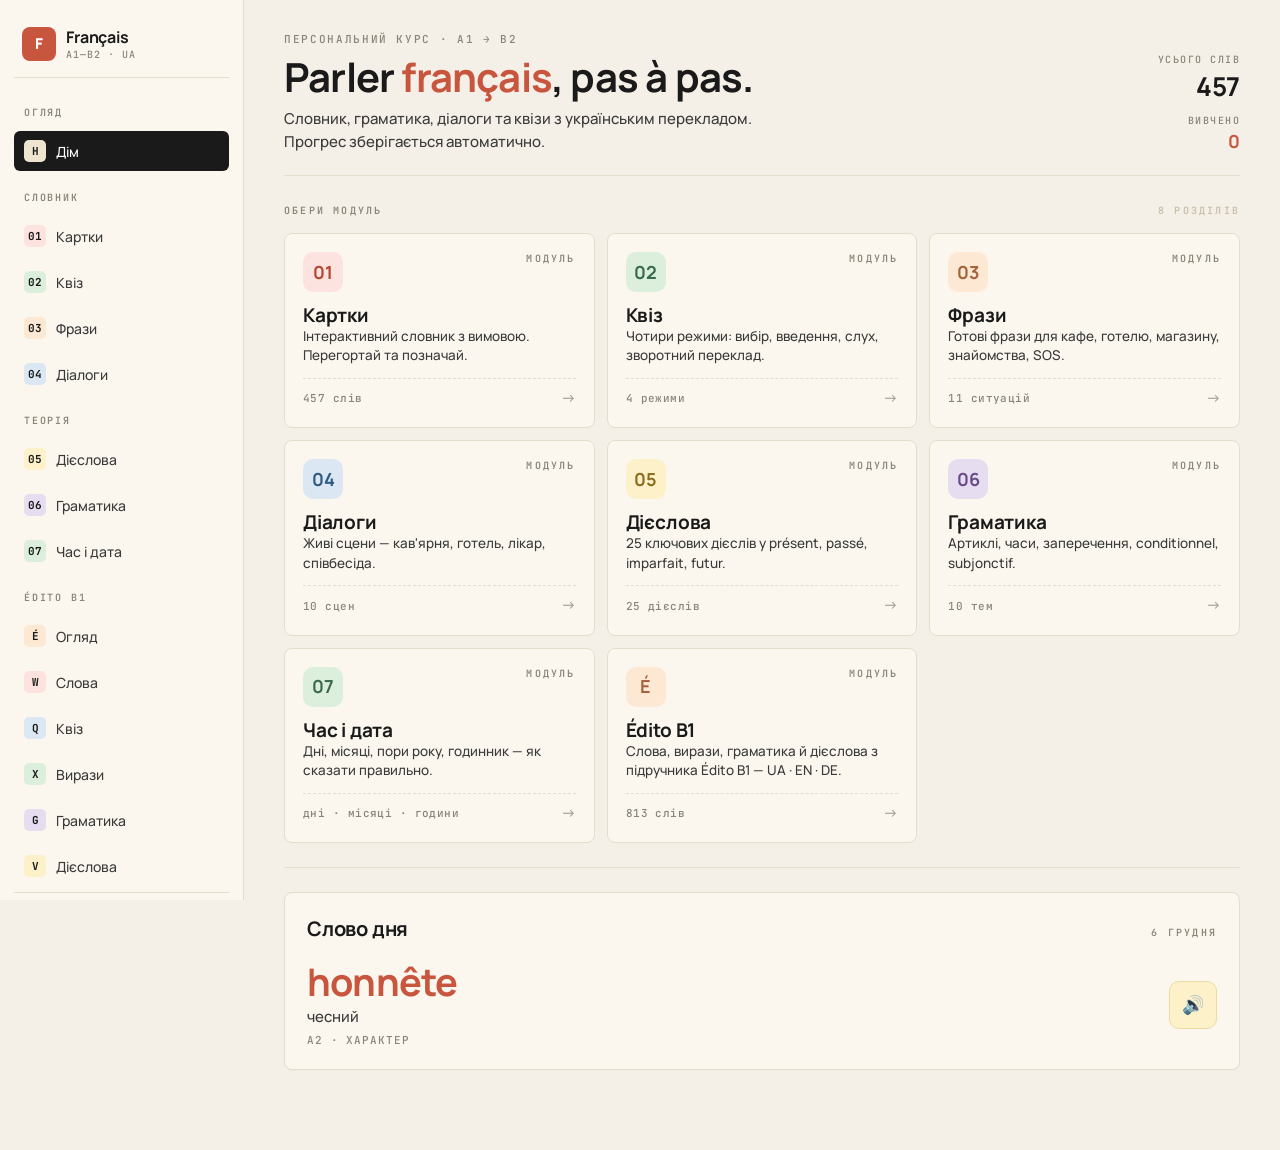
==== commit 4997189e: "Add SRS/streaks, quiz, review UI & Anki export Introduce a lightweight SRS and streak system (edito-" ====
--- a/index.html
+++ b/index.html
@@ -61,6 +61,7 @@
 <script src="edito-cahier-expr.js"></script>
 <script src="edito-verbs-extra.js"></script>
 <script src="edito-expr-extra.js"></script>
+<script src="edito-srs.js"></script>
 <script src="shared.js"></script>
 <script>
 renderChrome('index');
--- a/styles.css
+++ b/styles.css
@@ -429,3 +429,35 @@
   .vb-grid{grid-template-columns:1fr}.vb-grid .ln{font-size:17px}
   .bc-inner{min-height:330px}
 }
+
+/* ============================================================
+   Mobile corrections (Édito B1 large-font pages)
+============================================================ */
+@media(max-width:860px){
+  /* grid child must be allowed to shrink, else it overflows the viewport */
+  .main{min-width:0;max-width:100%;overflow-x:hidden}
+  .pagehead{grid-template-columns:1fr}
+  .pagehead h1{font-size:30px}
+  .pagehead .lede{font-size:14px}
+  .pagehead .meta{display:flex;gap:22px;min-width:0;margin-top:6px;text-align:left}
+  /* big trilingual cards */
+  .bc-wrap{max-width:100%}
+  .bc-inner{min-height:330px}
+  .bc-face{padding:24px 16px}
+  .bc-face .fr{font-size:33px;overflow-wrap:anywhere}
+  .bc-face .fr.sm{font-size:25px}
+  .bc-face .fr.xs{font-size:20px}
+  .bc-face .ipa{font-size:18px}
+  .tri{max-width:100%}
+  .tri .row3{grid-template-columns:38px 1fr;gap:10px}
+  .tri .val{font-size:21px;overflow-wrap:anywhere}
+  .tri .val.sm{font-size:18px}
+  .vb-grid{grid-template-columns:1fr;max-width:100%}
+  .vb-grid .ln{font-size:17px;overflow-wrap:anywhere}
+  .vb-tense{font-size:10px;padding:5px 7px}
+  .statstrip{gap:10px 14px}
+  /* chip rows scroll horizontally instead of forcing page width */
+  .units,.themes{flex-wrap:nowrap;overflow-x:auto}
+  /* grammar tables shouldn't blow out the page */
+  .gtable{display:block;overflow-x:auto;white-space:nowrap}
+}
